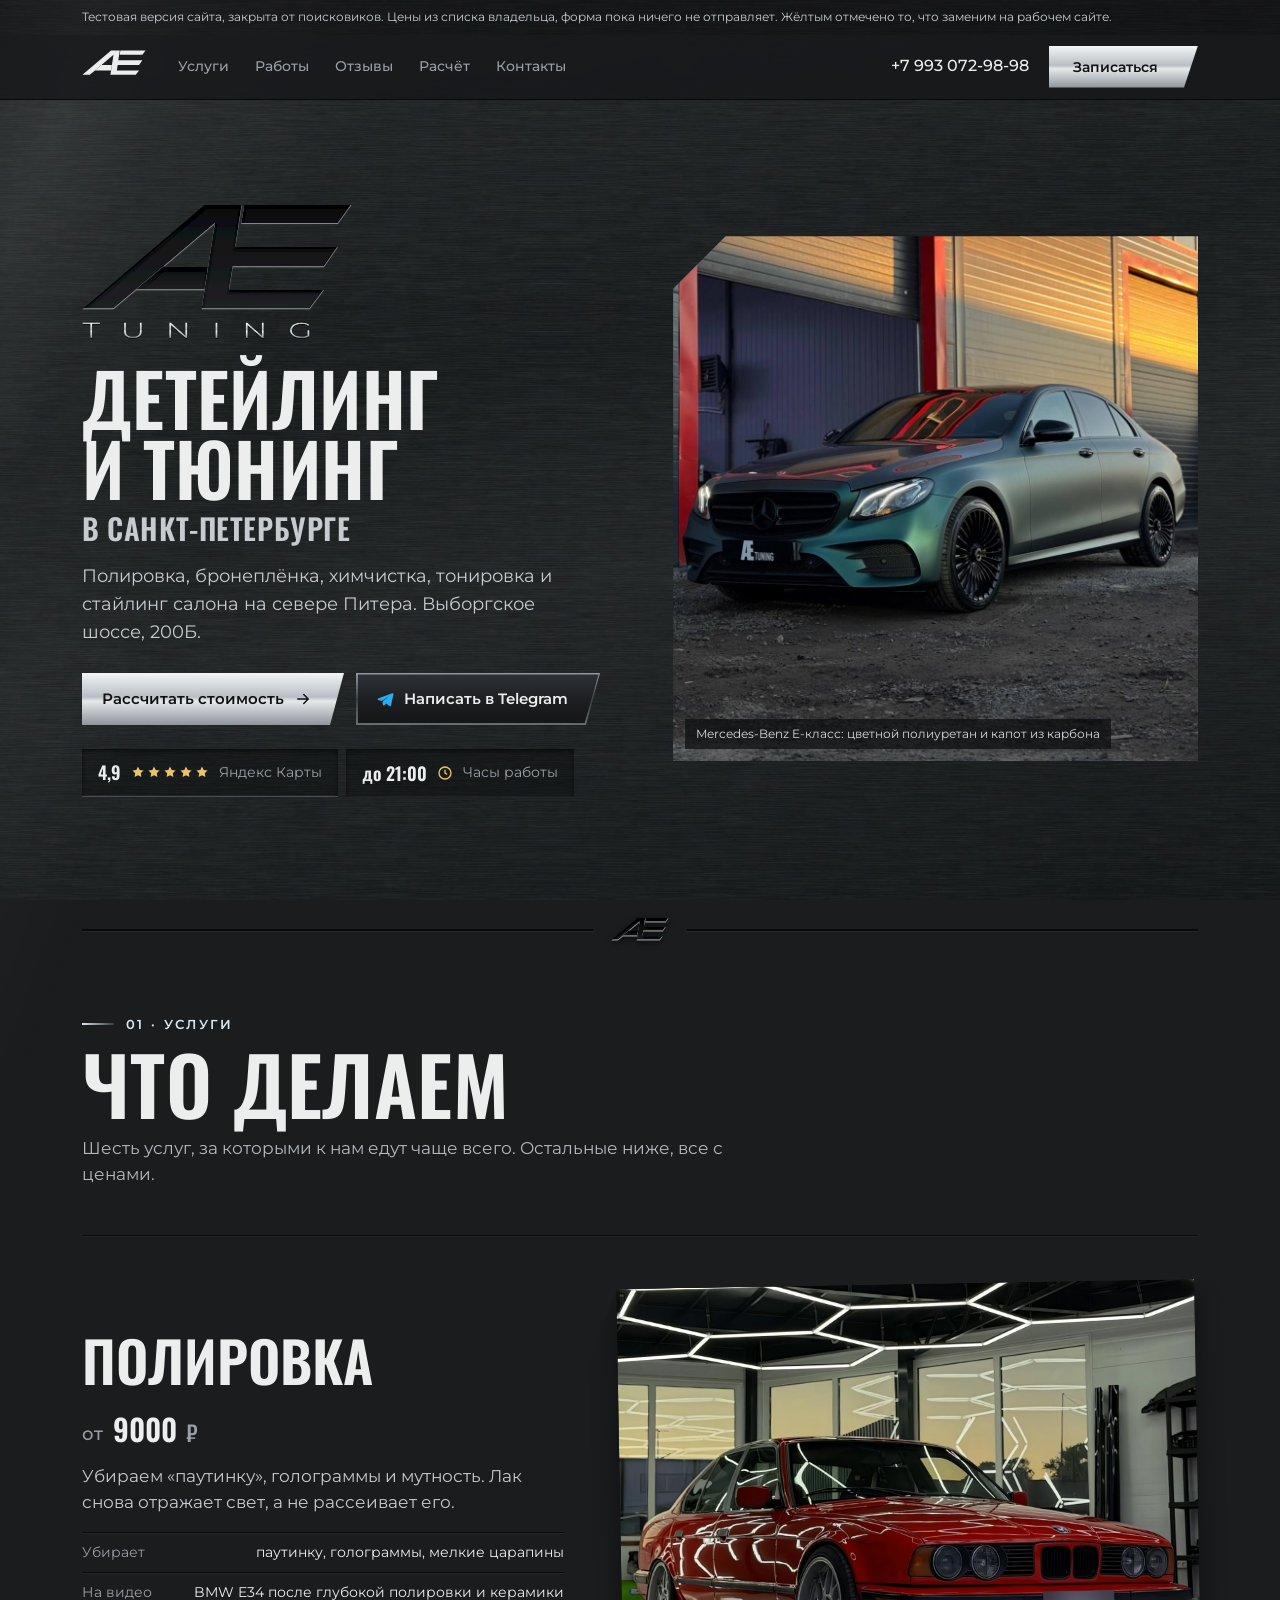
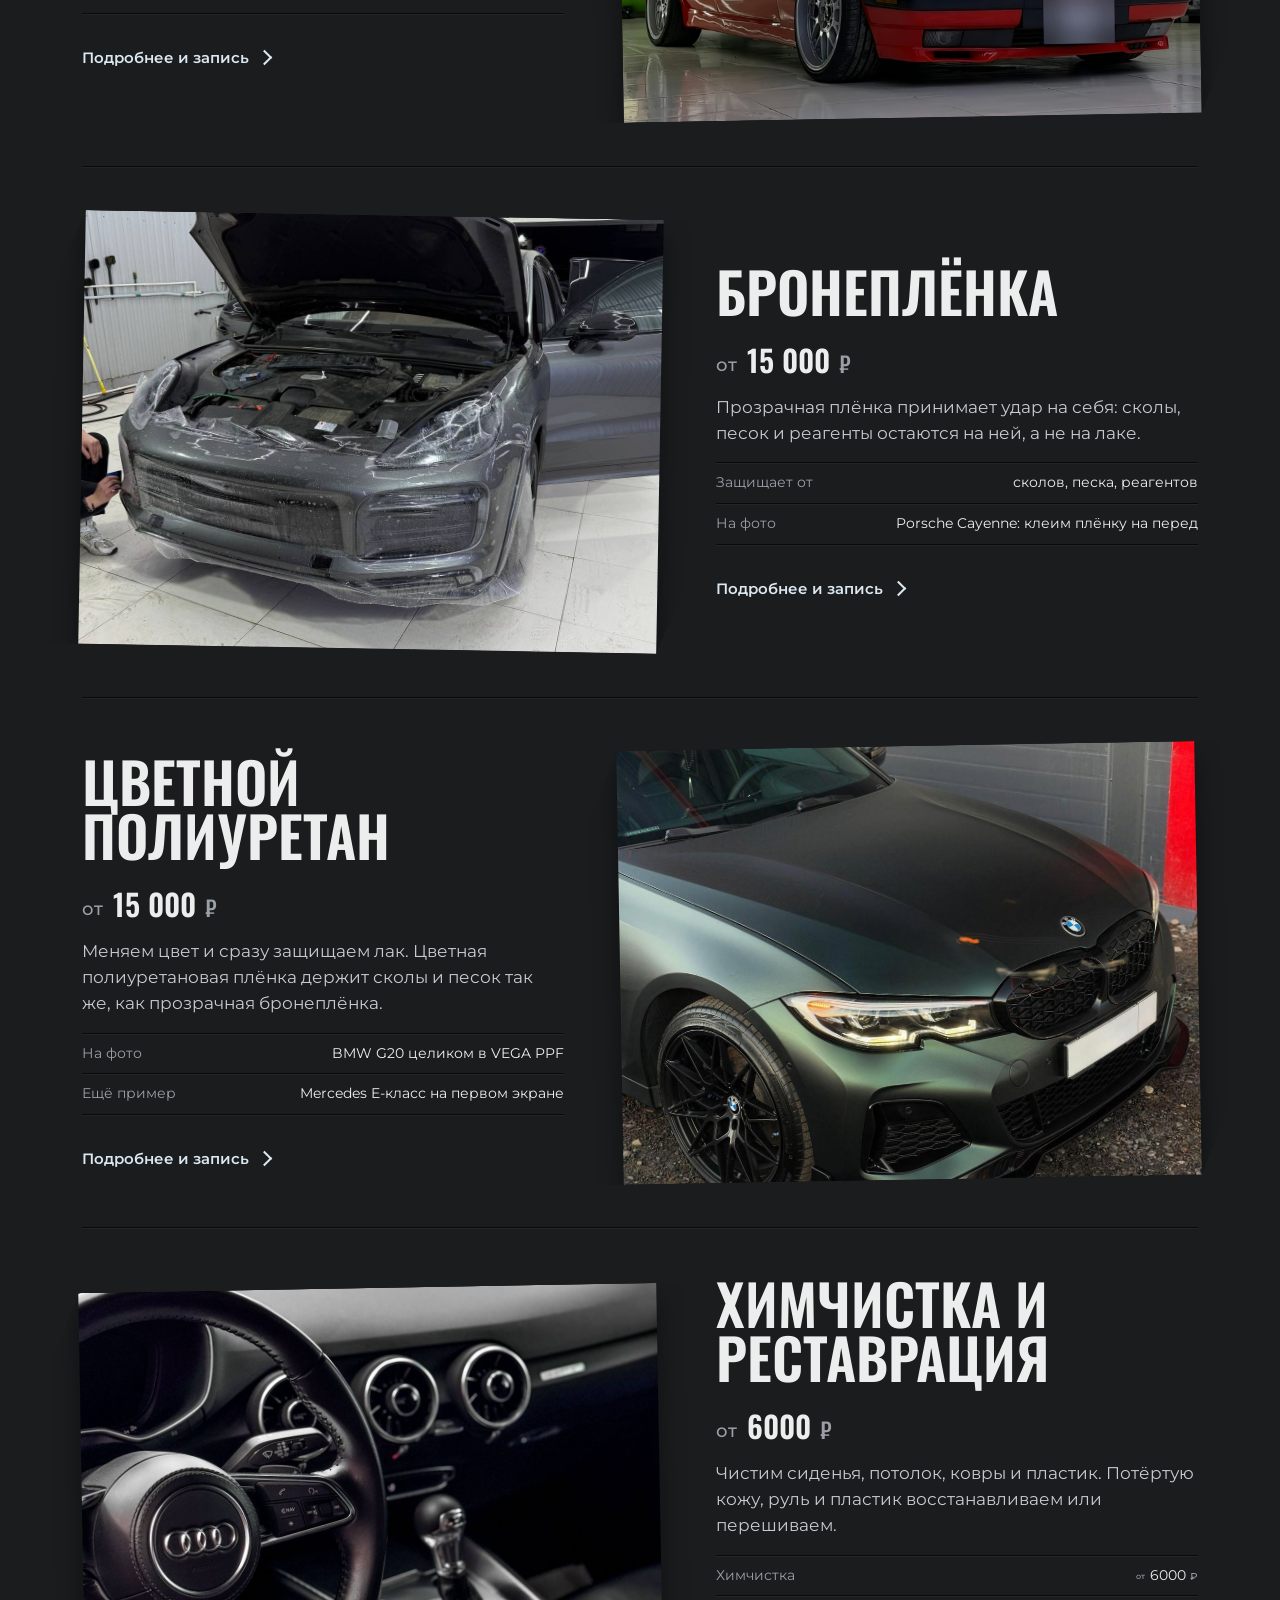
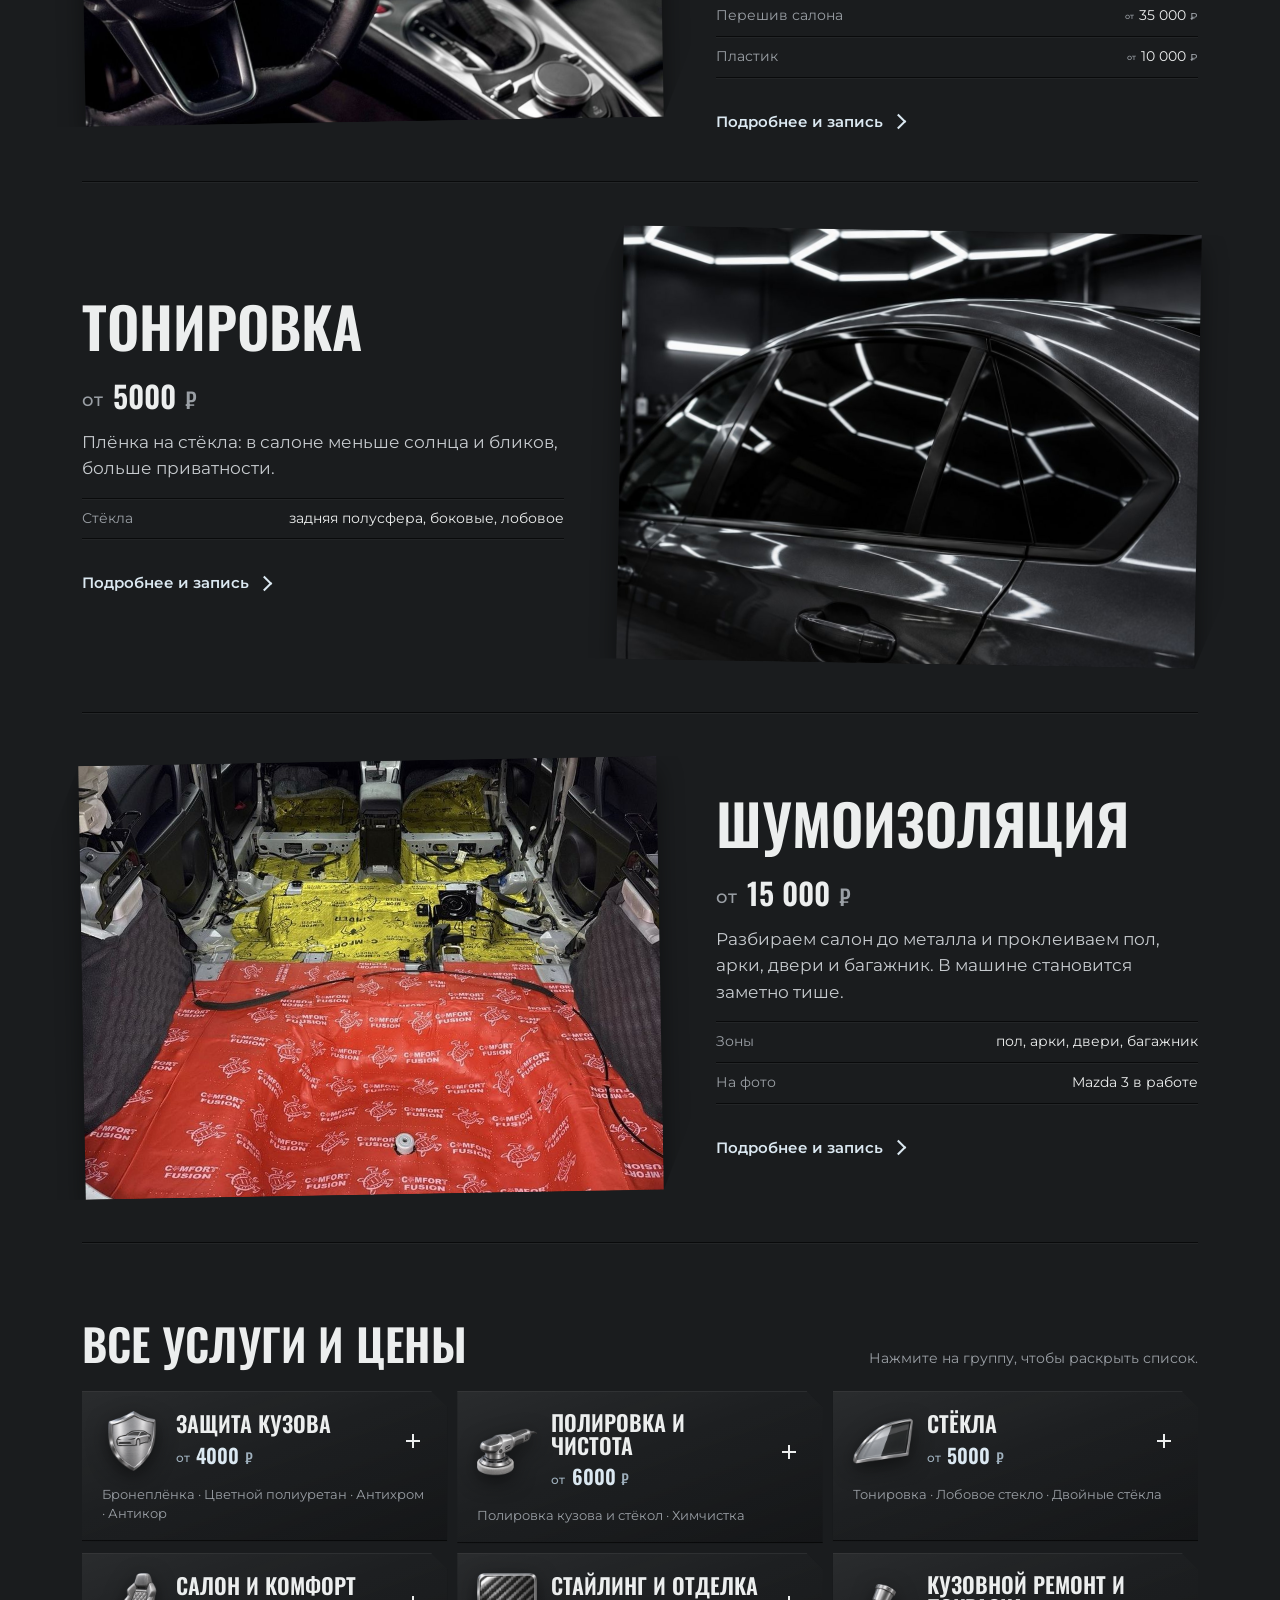
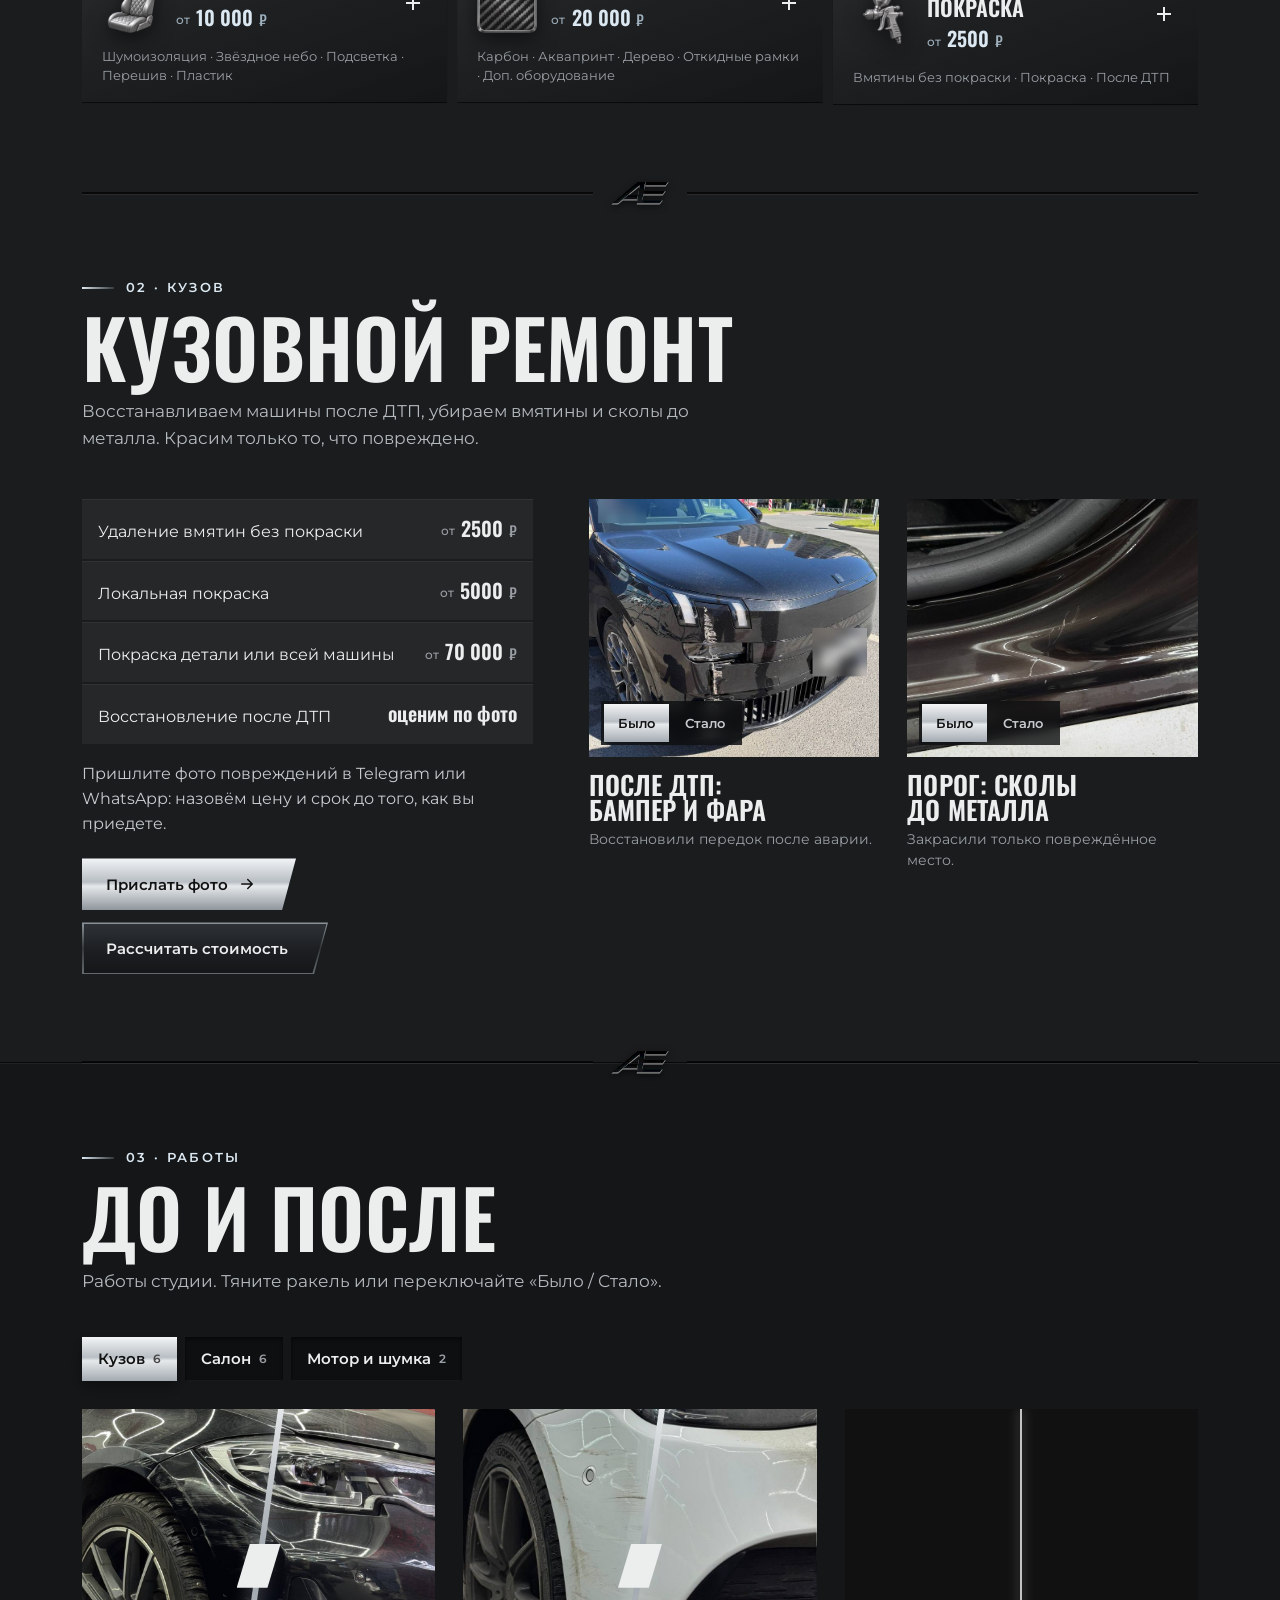
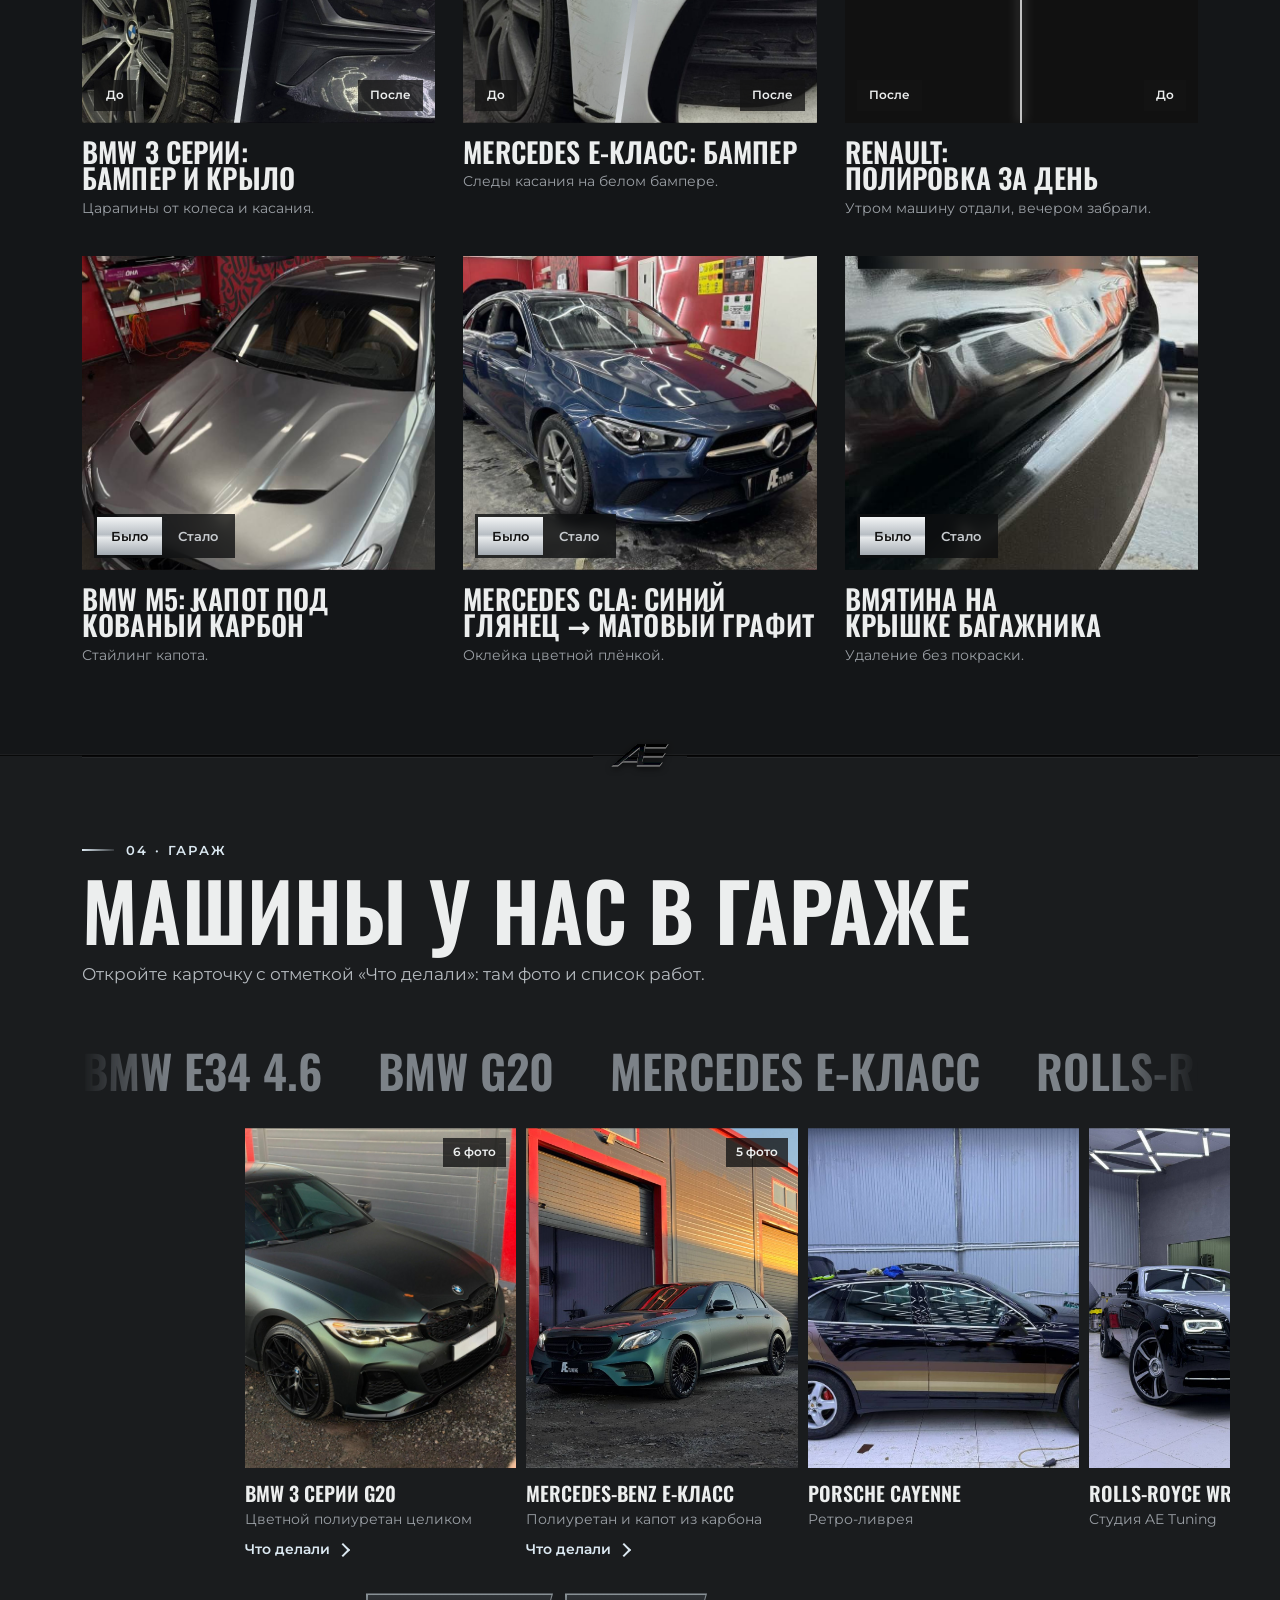
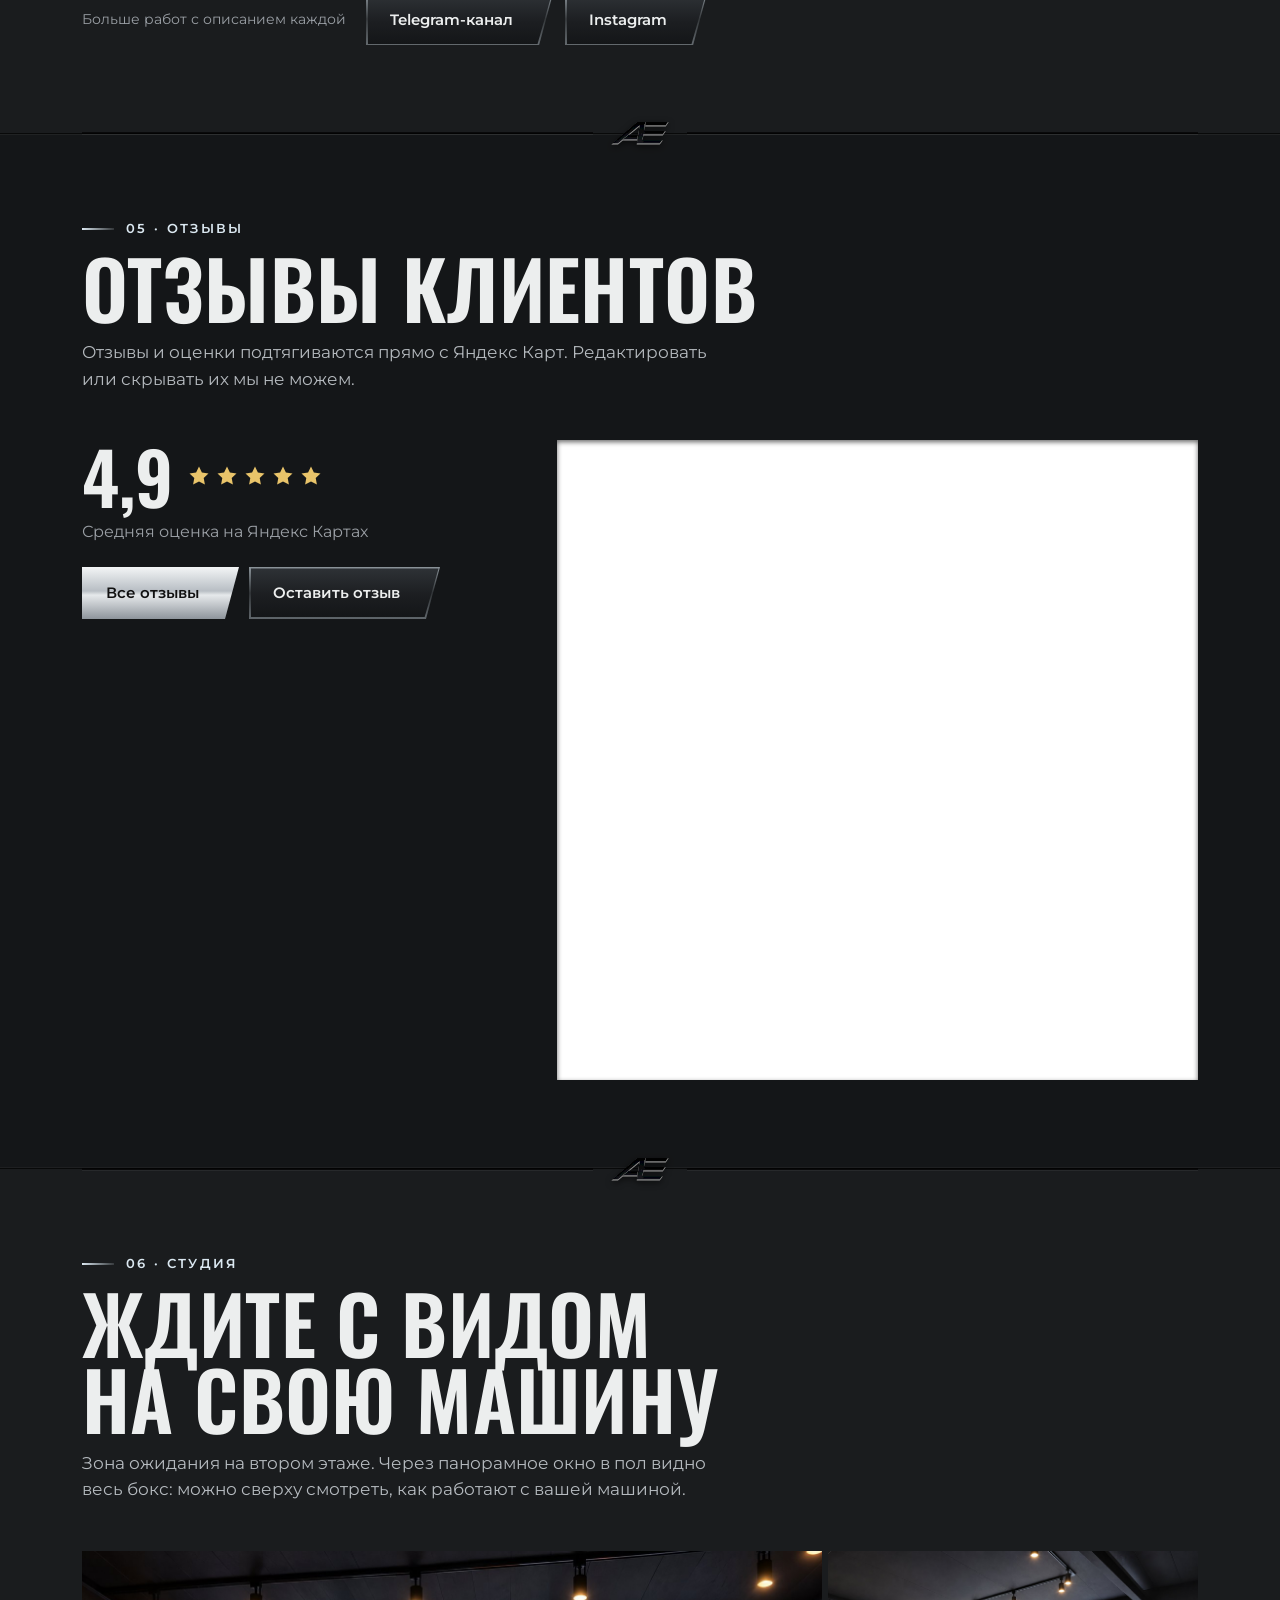
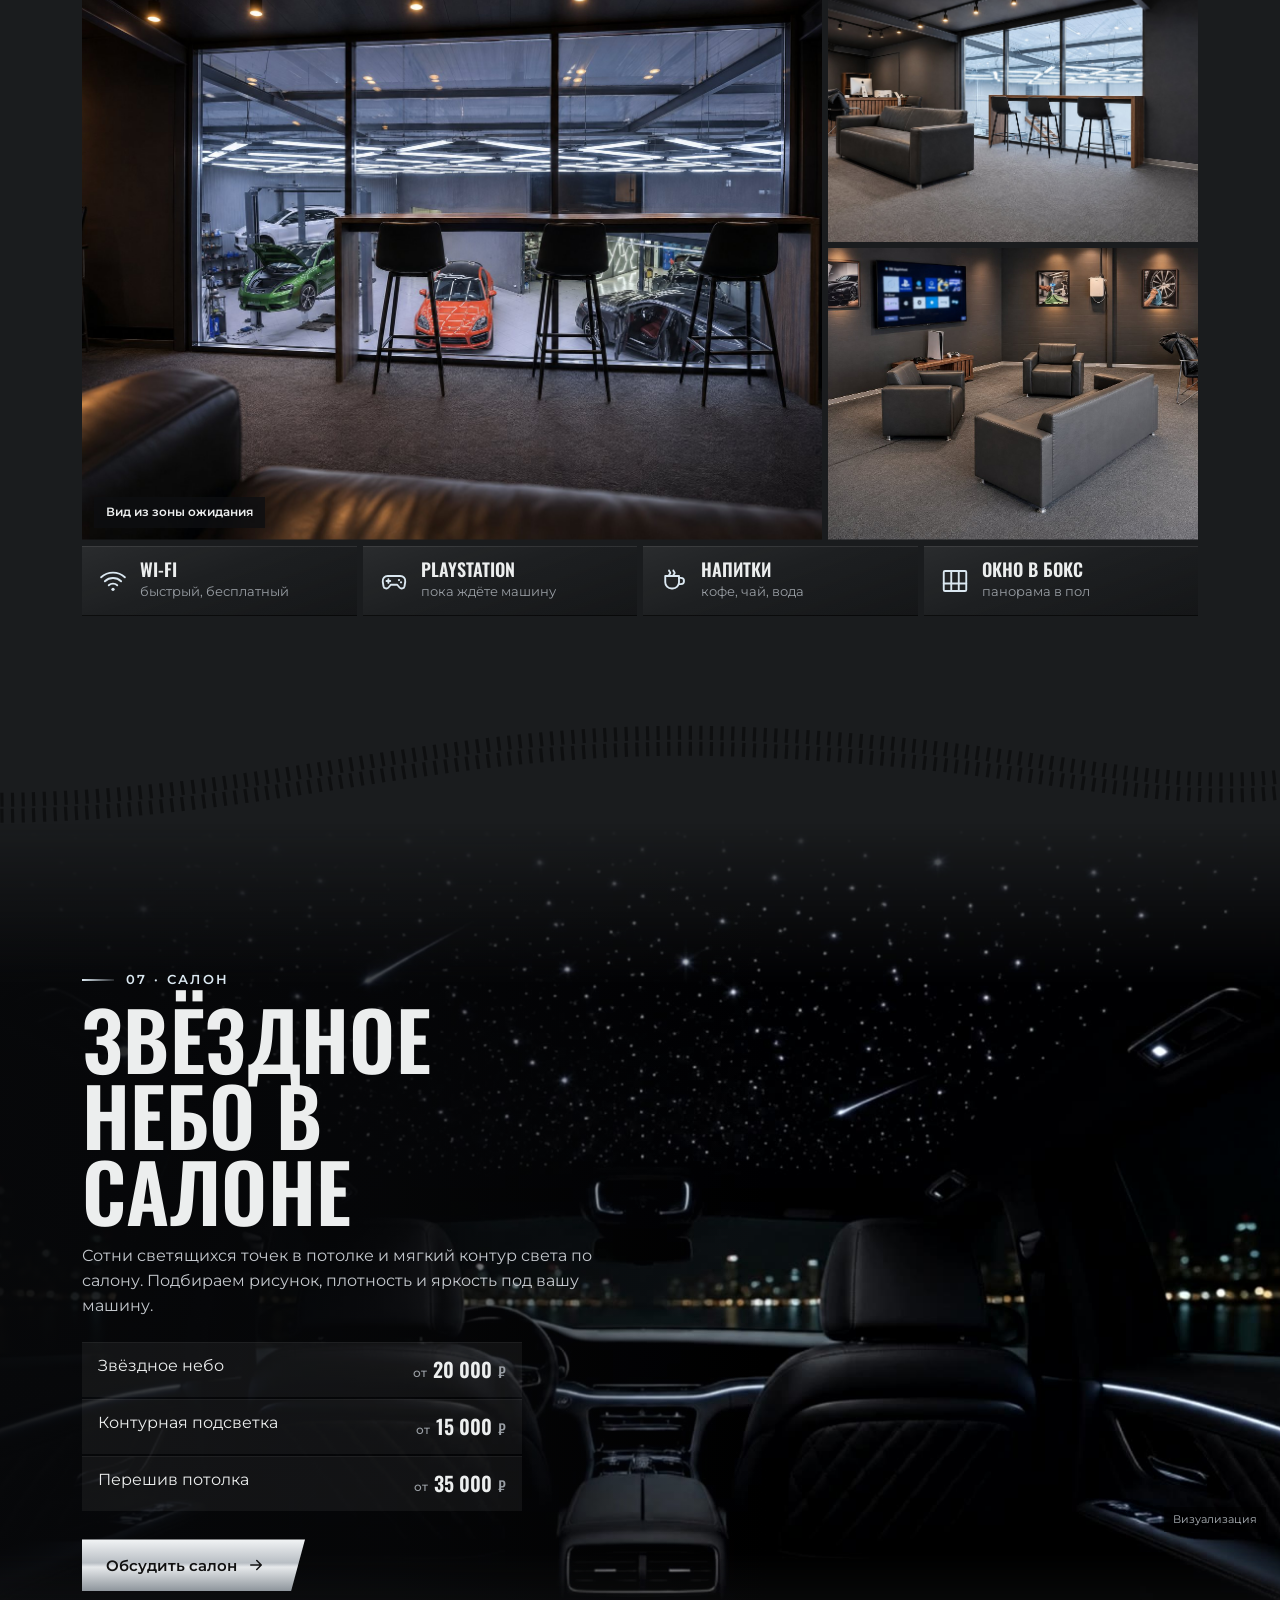
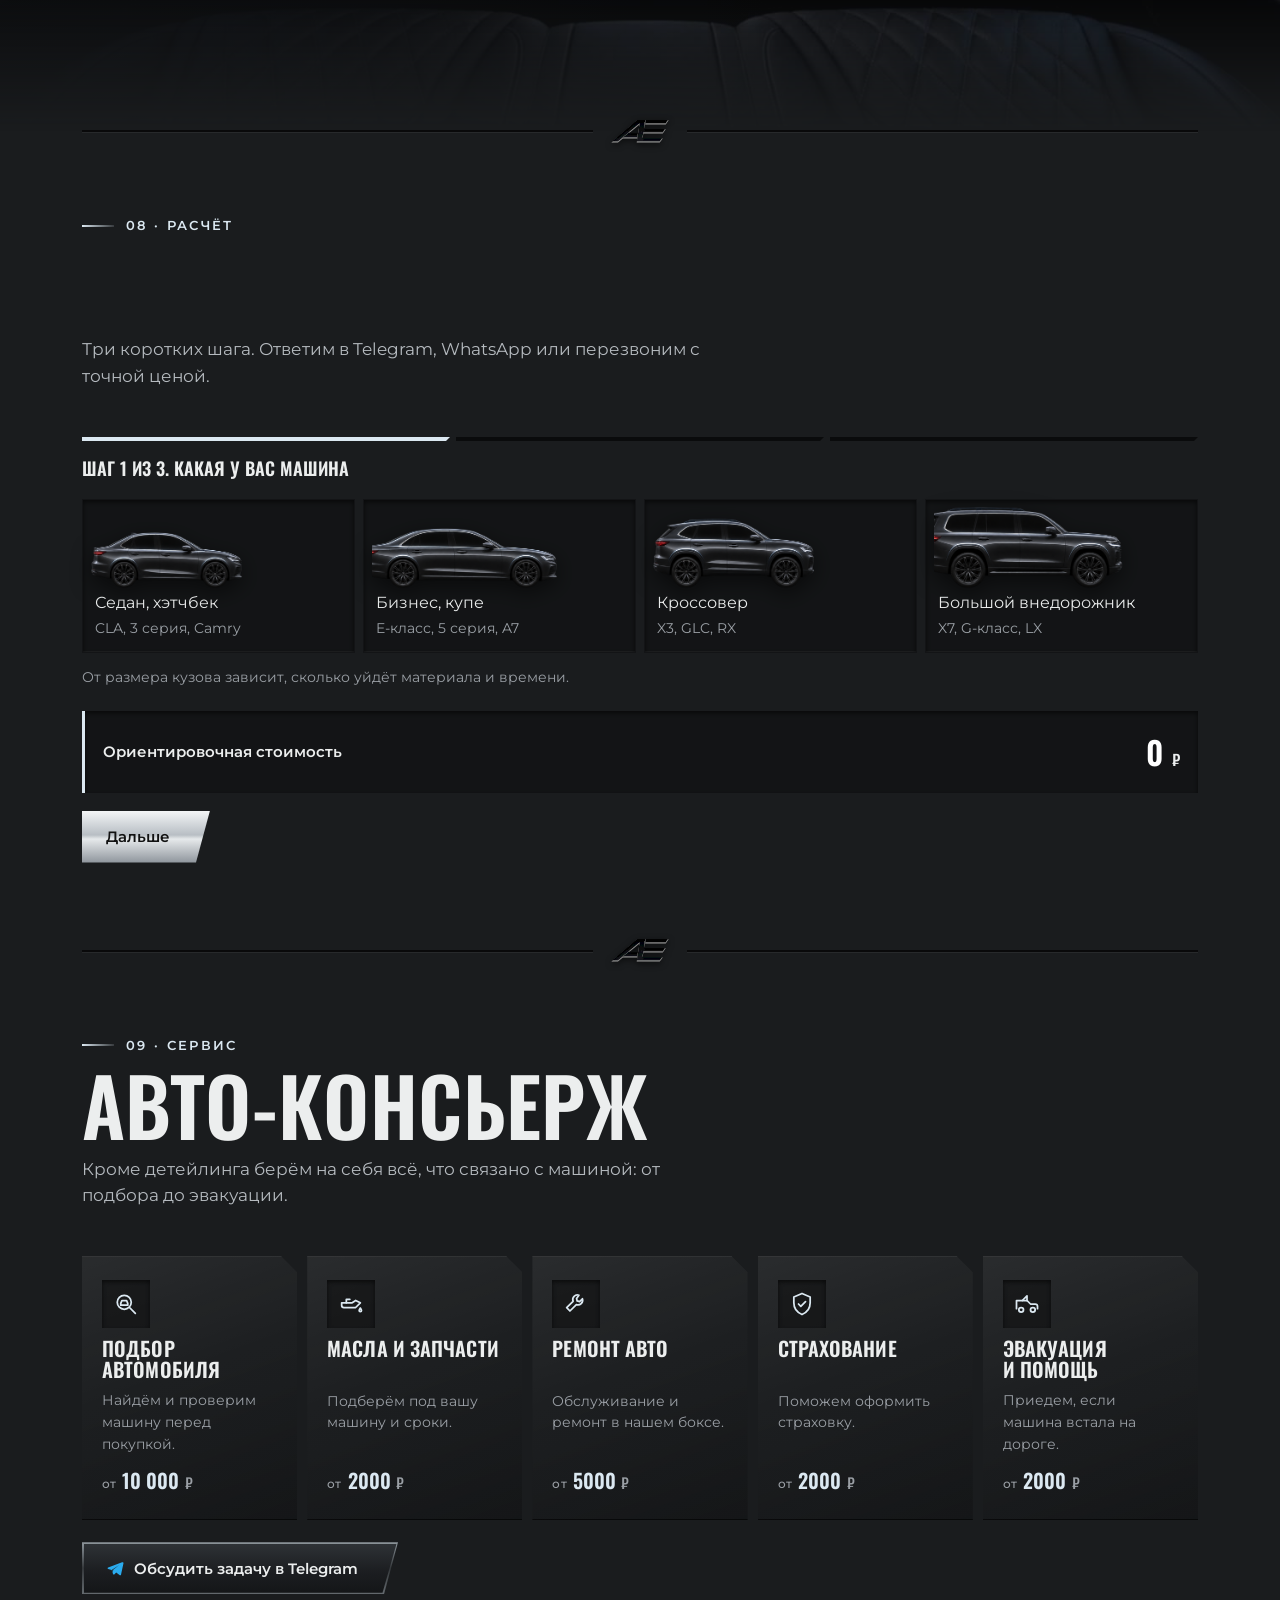
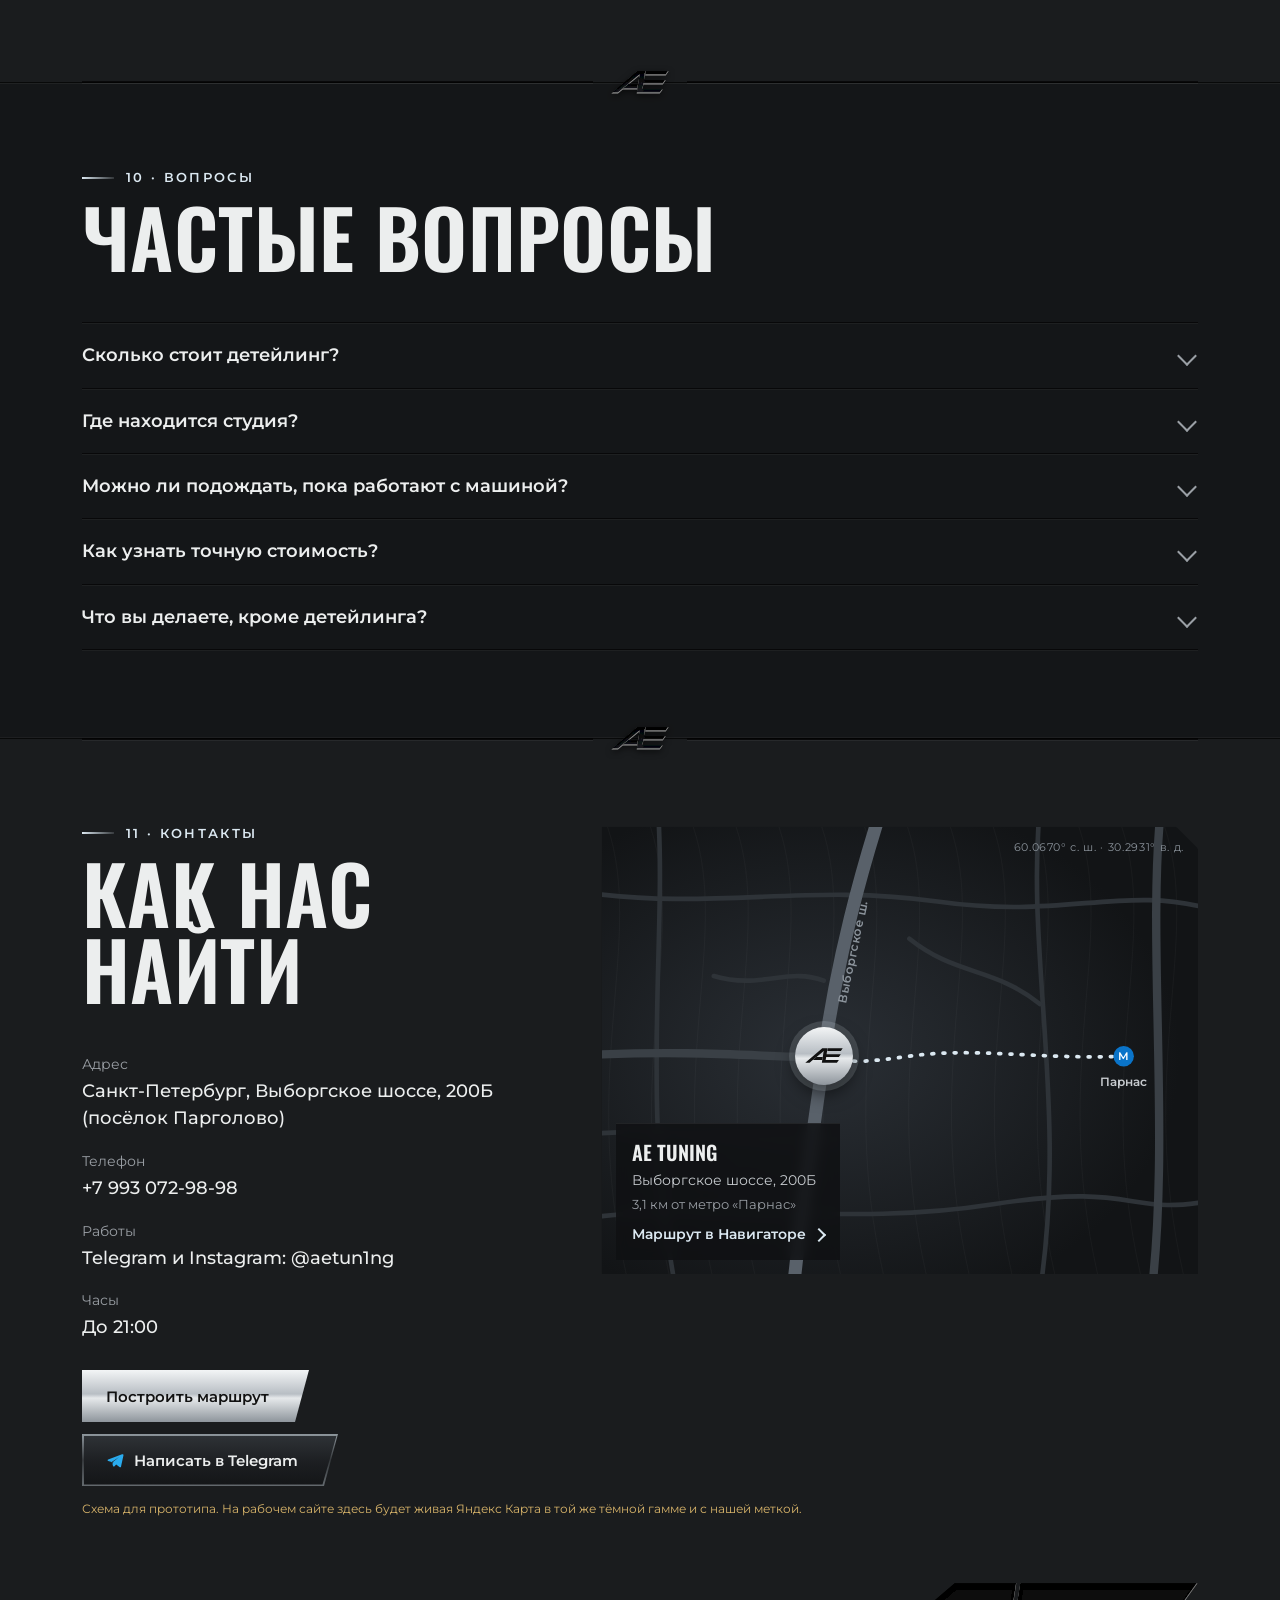
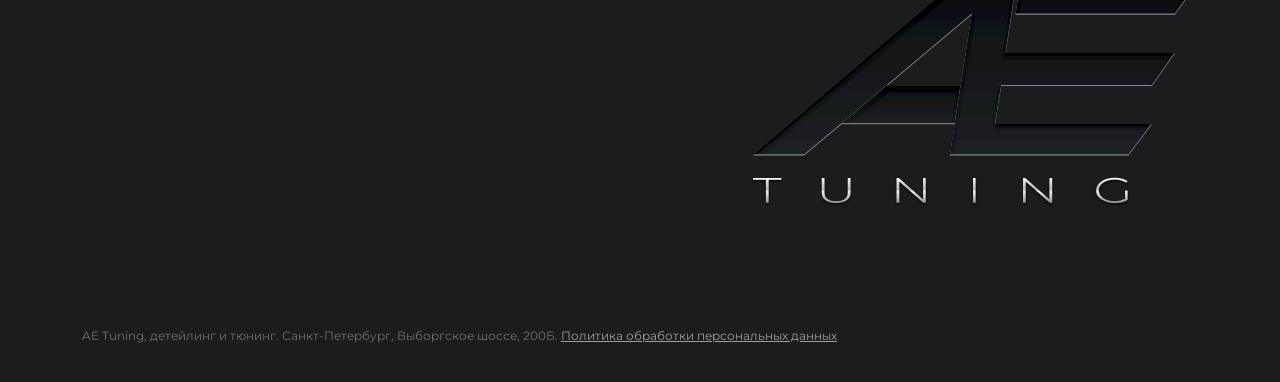
==== index.html @ f0210f0d "Тестовая версия лендинга AE Tuning Прототип v12 разложен на файлы: стили, скрипт, свои шрифты, тольк" ====
<!DOCTYPE html>
<html lang="ru">
<head>
<meta charset="utf-8">
<meta name="robots" content="noindex, nofollow">
<meta name="viewport" content="width=device-width, initial-scale=1">
<title>Лендинг AE Tuning</title>
<meta name="description" content="Детейлинг и тюнинг в Санкт-Петербурге: полировка кузова от 9000 ₽, химчистка салона от 6000 ₽, бронеплёнка, тонировка, шумоизоляция, звёздное небо. Выборгское шоссе, 200Б. Запись в Telegram и по телефону.">
<meta property="og:type" content="website">
<meta property="og:title" content="Детейлинг и тюнинг в Санкт-Петербурге | AE Tuning">
<meta property="og:description" content="Полировка, бронеплёнка, химчистка, тонировка и стайлинг салона. Выборгское шоссе, 200Б. Цены на сайте.">
<meta property="og:locale" content="ru_RU">
<meta property="og:image" content="img/og.jpg">
<meta property="og:image:width" content="1200">
<meta property="og:image:height" content="630">
<meta name="twitter:card" content="summary_large_image">
<script type="application/ld+json">
{
  "@context": "https://schema.org",
  "@type": "AutoRepair",
  "name": "AE Tuning",
  "alternateName": "Аетюнинг",
  "description": "Детейлинг и тюнинг автомобилей в Санкт-Петербурге",
  "telephone": "+7 993 072-98-98",
  "address": {
    "@type": "PostalAddress",
    "streetAddress": "Выборгское шоссе, 200Б",
    "addressLocality": "Санкт-Петербург, посёлок Парголово",
    "addressRegion": "Санкт-Петербург",
    "addressCountry": "RU"
  },
  "hasMap": "https://yandex.ru/maps/org/ayetyuning/84785606799",
  "sameAs": ["https://yandex.ru/maps/org/ayetyuning/84785606799", "https://instagram.com/aetun1ng"],
  "priceRange": "от 2500 ₽",
  "currenciesAccepted": "RUB",
  "makesOffer": [
    {"@type": "Offer", "itemOffered": {"@type": "Service", "name": "Полировка кузова"}, "priceSpecification": {"@type": "PriceSpecification", "minPrice": 9000, "priceCurrency": "RUB"}},
    {"@type": "Offer", "itemOffered": {"@type": "Service", "name": "Химчистка салона"}, "priceSpecification": {"@type": "PriceSpecification", "minPrice": 6000, "priceCurrency": "RUB"}},
    {"@type": "Offer", "itemOffered": {"@type": "Service", "name": "Оклейка бронеплёнкой"}, "priceSpecification": {"@type": "PriceSpecification", "minPrice": 15000, "priceCurrency": "RUB"}},
    {"@type": "Offer", "itemOffered": {"@type": "Service", "name": "Тонировка"}, "priceSpecification": {"@type": "PriceSpecification", "minPrice": 5000, "priceCurrency": "RUB"}},
    {"@type": "Offer", "itemOffered": {"@type": "Service", "name": "Шумоизоляция"}, "priceSpecification": {"@type": "PriceSpecification", "minPrice": 15000, "priceCurrency": "RUB"}},
    {"@type": "Offer", "itemOffered": {"@type": "Service", "name": "Звёздное небо в потолок"}, "priceSpecification": {"@type": "PriceSpecification", "minPrice": 20000, "priceCurrency": "RUB"}}
  ]
}
</script>
<script type="application/ld+json">
{
  "@context": "https://schema.org",
  "@type": "FAQPage",
  "mainEntity": [
    {"@type": "Question", "name": "Сколько стоит детейлинг в AE Tuning?", "acceptedAnswer": {"@type": "Answer", "text": "Полировка кузова от 9000 ₽, химчистка салона от 6000 ₽, тонировка от 5000 ₽, бронеплёнка от 15 000 ₽. Точную цену называем после осмотра машины."}},
    {"@type": "Question", "name": "Где находится студия?", "acceptedAnswer": {"@type": "Answer", "text": "Санкт-Петербург, посёлок Парголово, Выборгское шоссе, 200Б. Работаем до 21:00."}},
    {"@type": "Question", "name": "Можно ли подождать, пока работают с машиной?", "acceptedAnswer": {"@type": "Answer", "text": "Да. Зона ожидания на втором этаже, из панорамного окна видно весь бокс. Есть Wi-Fi, PlayStation и напитки."}},
    {"@type": "Question", "name": "Как узнать точную стоимость?", "acceptedAnswer": {"@type": "Answer", "text": "Пройдите расчёт на сайте и прикрепите фото машины или напишите в Telegram. Окончательную цену называем после осмотра."}},
    {"@type": "Question", "name": "Что ещё вы делаете, кроме детейлинга?", "acceptedAnswer": {"@type": "Answer", "text": "Подбор автомобиля, подбор масел и запчастей, ремонт, страхование, эвакуацию и помощь на дороге."}}
  ]
}
</script>

<link rel="preload" href="fonts/oswald-cyrillic-600-normal.woff2" as="font" type="font/woff2" crossorigin>
<link rel="preload" href="fonts/montserrat-cyrillic-400-normal.woff2" as="font" type="font/woff2" crossorigin>
<link rel="stylesheet" href="css/style.css">
</head>
<body class="tex">
<svg width="0" height="0" style="position:absolute" aria-hidden="true" focusable="false">
  <defs>
    <linearGradient id="cavD" x1="0" y1="0" x2="0" y2="1"><stop offset="0" stop-color="#0c0d0f"/><stop offset="1" stop-color="#1e2124"/></linearGradient>
    <linearGradient id="polish" x1="0" y1="0" x2="0" y2="1"><stop offset="0" stop-color="#f7f8f9"/><stop offset=".45" stop-color="#b3b9bf"/><stop offset=".55" stop-color="#eef0f2"/><stop offset="1" stop-color="#8d949b"/></linearGradient>
    <filter id="engD" x="-3%" y="-4%" width="106%" height="108%">
      <feOffset in="SourceAlpha" dy="6" result="o1"/><feGaussianBlur in="o1" stdDeviation="3" result="b1"/>
      <feComposite in="SourceAlpha" in2="b1" operator="out" result="t1"/>
      <feFlood flood-color="#000" flood-opacity=".95"/><feComposite in2="t1" operator="in" result="sh"/>
      <feOffset in="SourceAlpha" dy="-2" result="o2"/><feGaussianBlur in="o2" stdDeviation=".8" result="b2"/>
      <feComposite in="SourceAlpha" in2="b2" operator="out" result="t2"/>
      <feFlood flood-color="#fff" flood-opacity=".24"/><feComposite in2="t2" operator="in" result="hl"/>
      <feMerge><feMergeNode in="SourceGraphic"/><feMergeNode in="sh"/><feMergeNode in="hl"/></feMerge>
    </filter>
    <filter id="engS" x="-6%" y="-10%" width="112%" height="120%">
      <feOffset in="SourceAlpha" dy="34" result="o1"/><feGaussianBlur in="o1" stdDeviation="14" result="b1"/>
      <feComposite in="SourceAlpha" in2="b1" operator="out" result="t1"/>
      <feFlood flood-color="#000" flood-opacity=".95"/><feComposite in2="t1" operator="in" result="sh"/>
      <feOffset in="SourceAlpha" dy="-12" result="o2"/><feGaussianBlur in="o2" stdDeviation="4" result="b2"/>
      <feComposite in="SourceAlpha" in2="b2" operator="out" result="t2"/>
      <feFlood flood-color="#fff" flood-opacity=".28"/><feComposite in2="t2" operator="in" result="hl"/>
      <feMerge><feMergeNode in="SourceGraphic"/><feMergeNode in="sh"/><feMergeNode in="hl"/></feMerge>
    </filter>
    <filter id="inlay" x="-5%" y="-30%" width="110%" height="180%">
      <feDropShadow dx="0" dy="3" stdDeviation="2" flood-color="#000" flood-opacity=".85"/>
    </filter>
    <g id="aeG"><path d="M 1404.078125 847.734375 L 1412.199219 795.03125 L 1413.441406 786.972656 L 1279.199219 786.972656 L 1269.621094 795.03125 L 1206.972656 847.734375 L 1196.816406 856.28125 L 1402.761719 856.28125 Z M 1404.078125 847.734375 "/><path fill-rule="evenodd" d="M 1128.800781 913.5 L 1036 913.5 L 1402.691406 600 L 1514.761719 600 L 1505.964844 657.21875 L 1495.488281 727.335938 L 1803.277344 727.335938 L 1761.441406 786.972656 L 1487.429688 786.972656 L 1476.148438 856.28125 L 1761.441406 856.28125 L 1718.726562 913.5 L 1393.945312 913.5 L 1402.761719 856.28125 L 1404.078125 847.734375 L 1412.199219 795.03125 L 1413.441406 786.972656 L 1433.433594 657.21875 L 1279.199219 786.972656 L 1269.621094 795.03125 L 1206.972656 847.734375 L 1196.816406 856.28125 Z M 1513.152344 657.21875 L 1803.277344 657.21875 L 1844.378906 600 L 1522.015625 600 Z M 1513.152344 657.21875 "/></g>
    <g id="tunG"><path d="M 1693.984375 999.632812 C 1689.09375 999.632812 1684.574219 999.078125 1680.429688 997.964844 C 1676.28125 996.808594 1672.660156 995.199219 1669.5625 993.144531 C 1666.53125 991.085938 1664.179688 988.6875 1662.507812 985.945312 C 1660.835938 983.160156 1660 980.117188 1660 976.816406 C 1660 973.519531 1660.835938 970.496094 1662.507812 967.753906 C 1664.179688 964.96875 1666.5625 962.546875 1669.65625 960.492188 C 1672.753906 958.433594 1676.34375 956.847656 1680.429688 955.734375 C 1684.574219 954.578125 1689.125 954 1694.078125 954 C 1698.78125 954 1703.148438 954.515625 1707.171875 955.542969 C 1711.195312 956.570312 1714.628906 958.113281 1717.476562 960.171875 L 1714.507812 962.355469 C 1711.660156 960.425781 1708.53125 959.054688 1705.128906 958.242188 C 1701.785156 957.429688 1698.132812 957.019531 1694.171875 957.019531 C 1689.960938 957.019531 1686.0625 957.511719 1682.472656 958.5 C 1678.878906 959.484375 1675.753906 960.878906 1673.09375 962.675781 C 1670.429688 964.476562 1668.355469 966.578125 1666.871094 968.976562 C 1665.449219 971.375 1664.734375 973.988281 1664.734375 976.816406 C 1664.734375 979.644531 1665.449219 982.257812 1666.871094 984.660156 C 1668.355469 987.058594 1670.429688 989.15625 1673.09375 990.957031 C 1675.753906 992.757812 1678.878906 994.148438 1682.472656 995.136719 C 1686.0625 996.121094 1689.960938 996.613281 1694.171875 996.613281 C 1698.007812 996.613281 1701.628906 996.207031 1705.035156 995.394531 C 1708.503906 994.578125 1711.660156 993.230469 1714.507812 991.34375 L 1717.199219 993.851562 C 1714.289062 995.777344 1710.792969 997.234375 1706.707031 998.222656 C 1702.683594 999.164062 1698.441406 999.632812 1693.984375 999.632812 Z M 1717.199219 993.851562 L 1712.648438 993.464844 L 1712.648438 977.011719 L 1717.199219 977.011719 Z M 1717.199219 993.851562 "/><path d="M 1527 999.3125 L 1527 954.320312 L 1530.992188 954.320312 L 1577.328125 995.261719 L 1575.191406 995.261719 L 1575.191406 954.320312 L 1579.929688 954.320312 L 1579.929688 999.3125 L 1576.027344 999.3125 L 1529.601562 958.371094 L 1531.734375 958.371094 L 1531.734375 999.3125 Z M 1527 999.3125 "/><path d="M 1436 999.3125 L 1436 954.320312 L 1440.734375 954.320312 L 1440.734375 999.3125 Z M 1436 999.3125 "/><path d="M 1297 999.3125 L 1297 954.320312 L 1300.992188 954.320312 L 1347.328125 995.261719 L 1345.191406 995.261719 L 1345.191406 954.320312 L 1349.929688 954.320312 L 1349.929688 999.3125 L 1346.027344 999.3125 L 1299.601562 958.371094 L 1301.734375 958.371094 L 1301.734375 999.3125 Z M 1297 999.3125 "/><path d="M 1187 999.632812 C 1178.953125 999.632812 1172.605469 998.003906 1167.964844 994.75 C 1163.320312 991.492188 1161 986.648438 1161 980.222656 L 1161 954.320312 L 1165.734375 954.320312 L 1165.734375 980.09375 C 1165.734375 985.707031 1167.59375 989.863281 1171.308594 992.5625 C 1175.019531 995.261719 1180.28125 996.613281 1187.09375 996.613281 C 1193.839844 996.613281 1199.070312 995.261719 1202.785156 992.5625 C 1206.5 989.863281 1208.355469 985.707031 1208.355469 980.09375 L 1208.355469 954.320312 L 1213.09375 954.320312 L 1213.09375 980.222656 C 1213.09375 986.648438 1210.769531 991.492188 1206.128906 994.75 C 1201.484375 998.003906 1195.109375 999.632812 1187 999.632812 Z M 1187 999.632812 "/><path d="M 1059.398438 999.3125 L 1059.398438 957.277344 L 1036 957.277344 L 1036 954.320312 L 1087.535156 954.320312 L 1087.535156 957.277344 L 1064.136719 957.277344 L 1064.136719 999.3125 Z M 1059.398438 999.3125 "/></g>
  </defs>
</svg>
<div class="sheen" aria-hidden="true"></div>

<div class="proto"><div class="wrap">Тестовая версия сайта, закрыта от поисковиков. Цены из списка владельца, форма пока ничего не отправляет. Жёлтым отмечено то, что заменим на рабочем сайте.</div></div>

<header class="top">
  <div class="wrap">
    <a href="#top" aria-label="AE Tuning, наверх"><svg class="mark" viewBox="1030 595 820 325"><use href="#aeG" fill="#eceeee"/></svg></a>
    <nav aria-label="Разделы">
      <a href="#uslugi">Услуги</a>
      <a href="#raboty">Работы</a>
      <a href="#otzyvy">Отзывы</a>
      <a href="#raschet">Расчёт</a>
      <a href="#kontakty">Контакты</a>
    </nav>
    <a class="phone" href="tel:+79930729898">+7 993 072-98-98</a>
    <a class="btn btn-metal" href="#raschet">Записаться</a>
  </div>
  <div class="progress" aria-hidden="true"></div>
</header>

<main id="top">
<div class="first" id="first">
<section class="hero">
  <div class="wrap grid">
    <div class="hero-mark" id="heroMark">
      <svg viewBox="1034 585 812 430" role="img" aria-label="Логотип AE Tuning, выгравированный в металле">
    <use href="#aeG" fill="none" stroke="#ffffff" stroke-opacity=".08" stroke-width="2" transform="translate(0 2)"/>
    <use href="#aeG" fill="url(#cavD)" filter="url(#engD)"/>
    <use href="#tunG" fill="url(#polish)" filter="url(#inlay)"/>
  </svg>
    </div>
    <h1>Детейлинг и тюнинг <span class="h1-sub">в Санкт-Петербурге</span></h1>
    <div class="hvid">
      <video id="heroVid" autoplay muted loop playsinline preload="auto" poster="img/hero_poster.jpg" aria-label="Mercedes-Benz E-класс в цветном полиуретане у ворот студии на закате"><source src="img/hero.mp4" type="video/mp4"></video>
      <span class="vcap">Mercedes-Benz E-класс: цветной полиуретан и капот из карбона</span>
    </div>
    <p class="lead">Полировка, бронеплёнка, химчистка, тонировка и стайлинг салона на севере Питера. Выборгское шоссе, 200Б.</p>
    <div class="actions">
      <a class="btn btn-metal" href="#raschet">Рассчитать стоимость<svg class="bi" viewBox="0 0 24 24" aria-hidden="true"><path d="M5 12h13M13 6l6 6-6 6" fill="none" stroke="currentColor" stroke-width="2" stroke-linecap="round" stroke-linejoin="round"/></svg></a>
      <a class="btn btn-ghost" href="https://t.me/+79930729898"><svg class="bi" viewBox="0 0 24 24" aria-hidden="true"><path d="M21.4 4.2 2.9 11.3c-1 .4-1 1.6.1 1.9l4.6 1.4 1.8 5.5c.2.7 1.1.9 1.6.4l2.6-2.4 4.8 3.5c.6.4 1.4.1 1.6-.6l3.3-15.4c.2-.9-.7-1.7-1.6-1.3zM9.6 14.4l-.4 3.7-1.2-3.9 9.6-6.3z"/></svg>Написать в Telegram</a>
    </div>
    <div class="meta">
      <a class="badge" href="https://yandex.ru/maps/org/ayetyuning/84785606799/reviews/"><b>4,9</b><span class="stars" aria-hidden="true"><svg viewBox="0 0 24 24" aria-hidden="true"><path d="M12 2.5l2.9 6 6.6.9-4.8 4.6 1.2 6.5L12 17.4l-5.9 3.1 1.2-6.5L2.5 9.4l6.6-.9z"/></svg><svg viewBox="0 0 24 24" aria-hidden="true"><path d="M12 2.5l2.9 6 6.6.9-4.8 4.6 1.2 6.5L12 17.4l-5.9 3.1 1.2-6.5L2.5 9.4l6.6-.9z"/></svg><svg viewBox="0 0 24 24" aria-hidden="true"><path d="M12 2.5l2.9 6 6.6.9-4.8 4.6 1.2 6.5L12 17.4l-5.9 3.1 1.2-6.5L2.5 9.4l6.6-.9z"/></svg><svg viewBox="0 0 24 24" aria-hidden="true"><path d="M12 2.5l2.9 6 6.6.9-4.8 4.6 1.2 6.5L12 17.4l-5.9 3.1 1.2-6.5L2.5 9.4l6.6-.9z"/></svg><svg viewBox="0 0 24 24" aria-hidden="true"><path d="M12 2.5l2.9 6 6.6.9-4.8 4.6 1.2 6.5L12 17.4l-5.9 3.1 1.2-6.5L2.5 9.4l6.6-.9z"/></svg></span><span class="src">Яндекс Карты</span></a>
      <span class="badge"><b>до 21:00</b><svg class="clock" viewBox="0 0 24 24" aria-hidden="true"><circle cx="12" cy="12" r="9"/><path d="M12 7v5l3 2"/></svg><span class="src">Часы работы</span></span>
    </div>
  </div>
</section>
</div>


<div class="brandline" aria-hidden="true"><svg viewBox="1030 595 820 325"><use href="#aeG" fill="url(#cavD)" filter="url(#engS)"/></svg></div>
<section id="uslugi">
  <div class="wrap">
    <div class="sec-head"><span class="eyebrow">01 · Услуги</span><h2 data-mask>Что делаем</h2><p>Шесть услуг, за которыми к нам едут чаще всего. Остальные ниже, все с ценами.</p></div>
    <div class="svc-list groove-t">
      <article class="svc-row groove-b" data-svc="polirovka" tabindex="0" role="button" aria-haspopup="dialog">
        <h3 data-mask>Полировка</h3>
        <div class="pic" data-wipe style="--tilt:-1deg"><video data-lazyplay muted loop playsinline preload="none" poster="img/e34_loop.jpg" aria-label="Красный BMW E34 после полировки: в лаке скользят отражения шестигранных ламп"><source src="img/e34_loop_4k.mp4" type="video/mp4" media="(min-width:900px)"><source src="img/e34_loop.mp4" type="video/mp4"></video></div>
        <div class="info">
          <p class="price"><span class="ot">от</span> 9000 <span class="rub">₽</span></p>
          <p class="desc">Убираем «паутинку», голограммы и мутность. Лак снова отражает свет, а не рассеивает его.</p>
          <dl class="spec groove-t"><div class="groove-b"><dt>Убирает</dt><dd>паутинку, голограммы, мелкие царапины</dd></div><div class="groove-b"><dt>На видео</dt><dd>BMW E34 после глубокой полировки и керамики</dd></div></dl>
          <span class="more">Подробнее и запись</span>
        </div>
      </article>
      <article class="svc-row groove-b" data-svc="bronplenka" tabindex="0" role="button" aria-haspopup="dialog">
        <h3 data-mask>Бронеплёнка</h3>
        <div class="pic" data-wipe style="--tilt:1deg"><img src="img/ppf_cayenne.jpg" alt="Мастер клеит прозрачную бронеплёнку на перед Porsche Cayenne" width="1200" height="900" loading="lazy" style="object-position:50% 60%"></div>
        <div class="info">
          <p class="price"><span class="ot">от</span> 15 000 <span class="rub">₽</span></p>
          <p class="desc">Прозрачная плёнка принимает удар на себя: сколы, песок и реагенты остаются на ней, а не на лаке.</p>
          <dl class="spec groove-t"><div class="groove-b"><dt>Защищает от</dt><dd>сколов, песка, реагентов</dd></div><div class="groove-b"><dt>На фото</dt><dd>Porsche Cayenne: клеим плёнку на перед</dd></div></dl>
          <span class="more">Подробнее и запись</span>
        </div>
      </article>
      <article class="svc-row groove-b" data-svc="poliuretan" tabindex="0" role="button" aria-haspopup="dialog">
        <h3 data-mask>Цветной полиуретан</h3>
        <div class="pic" data-wipe style="--tilt:-1deg"><img src="img/g20_34.jpg" alt="BMW 3 серии, оклеенный цветным защитным полиуретаном целиком" width="1200" height="1600" loading="lazy" style="object-position:50% 56%"></div>
        <div class="info">
          <p class="price"><span class="ot">от</span> 15 000 <span class="rub">₽</span></p>
          <p class="desc">Меняем цвет и сразу защищаем лак. Цветная полиуретановая плёнка держит сколы и песок так же, как прозрачная бронеплёнка.</p>
          <dl class="spec groove-t"><div class="groove-b"><dt>На фото</dt><dd>BMW G20 целиком в VEGA PPF</dd></div><div class="groove-b"><dt>Ещё пример</dt><dd>Mercedes E-класс на первом экране</dd></div></dl>
          <span class="more">Подробнее и запись</span>
        </div>
      </article>
      <article class="svc-row groove-b" data-svc="himchistka" tabindex="0" role="button" aria-haspopup="dialog">
        <h3 data-mask>Химчистка и реставрация</h3>
        <div class="pic" data-wipe style="--tilt:-1deg"><img src="img/audi_salon.jpg" alt="Салон Audi TT после химчистки: руль, панель и кожаные сиденья" width="1200" height="900" loading="lazy" style="object-position:40% 50%"></div>
        <div class="info">
          <p class="price"><span class="ot">от</span> 6000 <span class="rub">₽</span></p>
          <p class="desc">Чистим сиденья, потолок, ковры и пластик. Потёртую кожу, руль и пластик восстанавливаем или перешиваем.</p>
          <dl class="spec groove-t"><div class="groove-b"><dt>Химчистка</dt><dd><span class="ot">от</span> 6000 <span class="rub">₽</span></dd></div><div class="groove-b"><dt>Перешив салона</dt><dd><span class="ot">от</span> 35 000 <span class="rub">₽</span></dd></div><div class="groove-b"><dt>Пластик</dt><dd><span class="ot">от</span> 10 000 <span class="rub">₽</span></dd></div></dl>
          <span class="more">Подробнее и запись</span>
        </div>
      </article>
      <article class="svc-row groove-b" data-svc="tonirovka" tabindex="0" role="button" aria-haspopup="dialog">
        <h3 data-mask>Тонировка</h3>
        <div class="pic" data-wipe style="--tilt:1deg"><img src="img/tint.jpg" alt="Затонированные задние стёкла тёмного седана в студии" width="1200" height="900" loading="lazy"></div>
        <div class="info">
          <p class="price"><span class="ot">от</span> 5000 <span class="rub">₽</span></p>
          <p class="desc">Плёнка на стёкла: в салоне меньше солнца и бликов, больше приватности.</p>
          <dl class="spec groove-t"><div class="groove-b"><dt>Стёкла</dt><dd>задняя полусфера, боковые, лобовое</dd></div></dl>
          <span class="more">Подробнее и запись</span>
        </div>
      </article>
      <article class="svc-row groove-b" data-svc="shumka" tabindex="0" role="button" aria-haspopup="dialog">
        <h3 data-mask>Шумоизоляция</h3>
        <div class="pic" data-wipe style="--tilt:-1deg"><img src="img/shumka_card.jpg" alt="Салон Mazda 3 разобран до металла: пол и багажник проклеены шумоизоляцией" width="960" height="1187" loading="lazy" style="object-position:50% 62%"></div>
        <div class="info">
          <p class="price"><span class="ot">от</span> 15 000 <span class="rub">₽</span></p>
          <p class="desc">Разбираем салон до металла и проклеиваем пол, арки, двери и багажник. В машине становится заметно тише.</p>
          <dl class="spec groove-t"><div class="groove-b"><dt>Зоны</dt><dd>пол, арки, двери, багажник</dd></div><div class="groove-b"><dt>На фото</dt><dd>Mazda 3 в работе</dd></div></dl>
          <span class="more">Подробнее и запись</span>
        </div>
      </article>
    </div>

    <div class="all">
      <div class="all-head"><h3 data-mask>Все услуги и цены</h3><p>Нажмите на группу, чтобы раскрыть список.</p></div>
      <div class="gtiles">
        <details class="gtile">
          <summary><img class="ico" src="img/ico_shield.png" alt="" width="160" height="160" loading="lazy"><span class="gname">Защита кузова</span><span class="gprice"><span class="ot">от</span> 4000 <span class="rub">₽</span></span><span class="gprev">Бронеплёнка · Цветной полиуретан · Антихром · Антикор</span><span class="gplus" aria-hidden="true"></span></summary>
          <ul><li><span>Прозрачная бронеплёнка</span><span><span class="ot">от</span> 15 000 <span class="rub">₽</span></span></li><li><span>Цветной полиуретан</span><span><span class="ot">от</span> 15 000 <span class="rub">₽</span></span></li><li><span>Антихром</span><span><span class="ot">от</span> 4000 <span class="rub">₽</span></span></li><li><span>Антикоррозийная обработка</span><span><span class="ot">от</span> 20 000 <span class="rub">₽</span></span></li><li><span>Цветной винил</span><span><span class="ot">от</span> 20 000 <span class="rub">₽</span></span></li></ul>
        </details>
        <details class="gtile">
          <summary><img class="ico" src="img/ico_polish.png" alt="" width="160" height="160" loading="lazy"><span class="gname">Полировка и чистота</span><span class="gprice"><span class="ot">от</span> 6000 <span class="rub">₽</span></span><span class="gprev">Полировка кузова и стёкол · Химчистка</span><span class="gplus" aria-hidden="true"></span></summary>
          <ul><li><span>Полировка кузова</span><span><span class="ot">от</span> 9000 <span class="rub">₽</span></span></li><li><span>Химчистка салона</span><span><span class="ot">от</span> 6000 <span class="rub">₽</span></span></li><li><span>Полировка стёкол</span><span><span class="ot">от</span> 7000 <span class="rub">₽</span></span></li></ul>
        </details>
        <details class="gtile">
          <summary><img class="ico" src="img/ico_glass.png" alt="" width="160" height="160" loading="lazy"><span class="gname">Стёкла</span><span class="gprice"><span class="ot">от</span> 5000 <span class="rub">₽</span></span><span class="gprev">Тонировка · Лобовое стекло · Двойные стёкла</span><span class="gplus" aria-hidden="true"></span></summary>
          <ul><li><span>Тонировка</span><span><span class="ot">от</span> 5000 <span class="rub">₽</span></span></li><li><span>Замена лобового стекла</span><span><span class="ot">от</span> 9000 <span class="rub">₽</span></span></li><li><span>Двойные стёкла</span><span><span class="ot">от</span> 70 000 <span class="rub">₽</span></span></li></ul>
        </details>
        <details class="gtile">
          <summary><img class="ico" src="img/ico_seat.png" alt="" width="160" height="160" loading="lazy"><span class="gname">Салон и комфорт</span><span class="gprice"><span class="ot">от</span> 10 000 <span class="rub">₽</span></span><span class="gprev">Шумоизоляция · Звёздное небо · Подсветка · Перешив · Пластик</span><span class="gplus" aria-hidden="true"></span></summary>
          <ul><li><span>Шумоизоляция</span><span><span class="ot">от</span> 15 000 <span class="rub">₽</span></span></li><li><span>Звёздное небо в потолок</span><span><span class="ot">от</span> 20 000 <span class="rub">₽</span></span></li><li><span>Контурная подсветка</span><span><span class="ot">от</span> 15 000 <span class="rub">₽</span></span></li><li><span>Перешив салона и потолка</span><span><span class="ot">от</span> 35 000 <span class="rub">₽</span></span></li><li><span>Восстановление пластика</span><span><span class="ot">от</span> 10 000 <span class="rub">₽</span></span></li></ul>
        </details>
        <details class="gtile">
          <summary><img class="ico" src="img/ico_carbon.png" alt="" width="160" height="160" loading="lazy"><span class="gname">Стайлинг и отделка</span><span class="gprice"><span class="ot">от</span> 20 000 <span class="rub">₽</span></span><span class="gprev">Карбон · Аквапринт · Дерево · Откидные рамки · Доп. оборудование</span><span class="gplus" aria-hidden="true"></span></summary>
          <ul><li><span>Карбон</span><span><span class="ot">от</span> 40 000 <span class="rub">₽</span></span></li><li><span>Аквапринт</span><span><span class="ot">от</span> 25 000 <span class="rub">₽</span></span></li><li><span>Фактурное дерево</span><span><span class="ot">от</span> 25 000 <span class="rub">₽</span></span></li><li><span>Откидные рамки</span><span><span class="ot">от</span> 40 000 <span class="rub">₽</span></span></li><li><span>Установка доп. оборудования</span><span><span class="ot">от</span> 20 000 <span class="rub">₽</span></span></li></ul>
        </details>
        <details class="gtile">
          <summary><img class="ico" src="img/ico_spray.png" alt="" width="160" height="160" loading="lazy"><span class="gname">Кузовной ремонт и покраска</span><span class="gprice"><span class="ot">от</span> 2500 <span class="rub">₽</span></span><span class="gprev">Вмятины без покраски · Покраска · После ДТП</span><span class="gplus" aria-hidden="true"></span></summary>
          <ul><li><span>Удаление вмятин без покраски</span><span><span class="ot">от</span> 2500 <span class="rub">₽</span></span></li><li><span>Покраска локально</span><span><span class="ot">от</span> 5000 <span class="rub">₽</span></span></li><li><span>Покраска полностью</span><span><span class="ot">от</span> 70 000 <span class="rub">₽</span></span></li><li><span>Восстановление после ДТП</span><span>по фото</span></li></ul>
        </details>
      </div>
    </div>
  </div>
</section>

<div class="brandline" aria-hidden="true"><svg viewBox="1030 595 820 325"><use href="#aeG" fill="url(#cavD)" filter="url(#engS)"/></svg></div>
<section id="kuzov">
  <div class="wrap">
    <div class="sec-head"><span class="eyebrow">02 · Кузов</span><h2 data-mask>Кузовной ремонт</h2><p>Восстанавливаем машины после ДТП, убираем вмятины и сколы до металла. Красим только то, что повреждено.</p></div>
    <div class="kz">
      <div class="kz-text">
        <ul class="kz-prices">
          <li><span>Удаление вмятин без покраски</span><b><span class="ot">от</span> 2500 <span class="rub">₽</span></b></li>
          <li><span>Локальная покраска</span><b><span class="ot">от</span> 5000 <span class="rub">₽</span></b></li>
          <li><span>Покраска детали или всей машины</span><b><span class="ot">от</span> 70 000 <span class="rub">₽</span></b></li>
          <li><span>Восстановление после ДТП</span><b>оценим по фото</b></li>
        </ul>
        <p class="kz-note">Пришлите фото повреждений в Telegram или WhatsApp: назовём цену и срок до того, как вы приедете.</p>
        <div class="kz-btns">
          <a class="btn btn-metal" href="https://t.me/+79930729898">Прислать фото<svg class="bi" viewBox="0 0 24 24" aria-hidden="true"><path d="M5 12h13M13 6l6 6-6 6" fill="none" stroke="currentColor" stroke-width="2" stroke-linecap="round" stroke-linejoin="round"/></svg></a>
          <a class="btn btn-ghost" href="#raschet" data-calc="11">Рассчитать стоимость</a>
        </div>
      </div>
      <div class="kz-cases">
      <article class="case" data-cat="kuzov">
        <div class="frame flip" data-wipe>
          <img class="b" src="img/dtp_b.jpg" alt="Чёрный кроссовер с разбитым бампером и фарой после ДТП" loading="lazy" decoding="async" style="object-position:40% 70%">
          <img class="a" src="img/dtp_a.jpg" alt="Тот же кроссовер после восстановления у студии" loading="lazy" decoding="async" style="object-position:40% 70%">
          <div class="seg" role="group" aria-label="Показать"><button type="button" data-v="b" aria-pressed="true">Было</button><button type="button" data-v="a" aria-pressed="false">Стало</button></div>
        </div>
        <h3>После ДТП: бампер и фара</h3>
        <p class="cap">Восстановили передок после аварии.</p>
      </article>
      <article class="case" data-cat="kuzov">
        <div class="frame flip" data-wipe>
          <img class="b" src="img/sill_b.jpg" alt="Коричневый порог с глубокими царапинами до грунта" loading="lazy" decoding="async" style="object-position:50% 55%">
          <img class="a" src="img/sill_a.jpg" alt="Тот же порог после локального ремонта" loading="lazy" decoding="async" style="object-position:50% 55%">
          <div class="seg" role="group" aria-label="Показать"><button type="button" data-v="b" aria-pressed="true">Было</button><button type="button" data-v="a" aria-pressed="false">Стало</button></div>
        </div>
        <h3>Порог: сколы до металла</h3>
        <p class="cap">Закрасили только повреждённое место.</p>
      </article>
      </div>
    </div>
  </div>
</section>
<div class="brandline" aria-hidden="true"><svg viewBox="1030 595 820 325"><use href="#aeG" fill="url(#cavD)" filter="url(#engS)"/></svg></div>
<section id="raboty" class="plate">
  <div class="wrap">
    <div class="sec-head"><span class="eyebrow">03 · Работы</span><h2 data-mask>До и после</h2><p>Работы студии. Тяните ракель или переключайте «Было / Стало».</p></div>
    <div class="wchips" role="group" aria-label="Какие работы показать">
      <button type="button" data-cat="kuzov" aria-pressed="true">Кузов <b>6</b></button>
      <button type="button" data-cat="salon" aria-pressed="false">Салон <b>6</b></button>
      <button type="button" data-cat="motor" aria-pressed="false">Мотор и шумка <b>2</b></button>
    </div>
    <div class="works cases">
      <article class="case" data-cat="kuzov">
        <div class="frame ba" data-wipe style="--pos:50%">
          <img class="before" src="img/bmwbump_before.jpg" alt="Бампер и крыло BMW в царапинах до работ" loading="lazy" decoding="async">
          <img class="after" src="img/bmwbump_after.jpg" alt="Бампер и крыло BMW после работ" loading="lazy" decoding="async">
          <div class="squeegee" aria-hidden="true"></div>
          <span class="tag l">До</span><span class="tag r">После</span>
          <input type="range" min="-7" max="107" value="50" aria-label="Сравнение до и после: бампер BMW">
        </div>
        <h3>BMW 3 серии: бампер и крыло</h3>
        <p class="cap">Царапины от колеса и касания.</p>
      </article>
      <article class="case" data-cat="kuzov">
        <div class="frame ba" data-wipe style="--pos:50%">
          <img class="before" src="img/mbump_before.jpg" alt="Белый бампер Mercedes в следах касания до работ" loading="lazy" decoding="async">
          <img class="after" src="img/mbump_after.jpg" alt="Белый бампер Mercedes после работ" loading="lazy" decoding="async">
          <div class="squeegee" aria-hidden="true"></div>
          <span class="tag l">До</span><span class="tag r">После</span>
          <input type="range" min="-7" max="107" value="50" aria-label="Сравнение до и после: бампер Mercedes">
        </div>
        <h3>Mercedes E-класс: бампер</h3>
        <p class="cap">Следы касания на белом бампере.</p>
      </article>
      <article class="case" data-cat="kuzov">
        <div class="frame split" data-wipe>
          <img src="img/renault_5050.jpg" alt="Капот Renault: левая половина отполирована и блестит, правая ещё тусклая" loading="lazy" decoding="async">
          <span class="mid" aria-hidden="true"></span>
          <span class="tag l">После</span><span class="tag r">До</span>
        </div>
        <h3>Renault: полировка за день</h3>
        <p class="cap">Утром машину отдали, вечером забрали.</p>
      </article>
      <article class="case" data-cat="kuzov">
        <div class="frame flip" data-wipe>
          <img class="b" src="img/m5hood_b.jpg" alt="Серебристый капот BMW M5 до работ" loading="lazy" decoding="async" style="object-position:50% 50%">
          <img class="a" src="img/m5hood_a.jpg" alt="Капот BMW M5 под кованый карбон после работ" loading="lazy" decoding="async" style="object-position:50% 50%">
          <div class="seg" role="group" aria-label="Показать"><button type="button" data-v="b" aria-pressed="true">Было</button><button type="button" data-v="a" aria-pressed="false">Стало</button></div>
        </div>
        <h3>BMW M5: капот под кованый карбон</h3>
        <p class="cap">Стайлинг капота.</p>
      </article>
      <article class="case" data-cat="kuzov">
        <div class="frame flip" data-wipe>
          <img class="b" src="img/front_before.jpg" alt="Mercedes CLA до работ, синий глянец" loading="lazy" decoding="async" style="object-position:50% 50%">
          <img class="a" src="img/front_after.jpg" alt="Mercedes CLA после оклейки, матовый графит" loading="lazy" decoding="async" style="object-position:50% 50%">
          <div class="seg" role="group" aria-label="Показать"><button type="button" data-v="b" aria-pressed="true">Было</button><button type="button" data-v="a" aria-pressed="false">Стало</button></div>
        </div>
        <h3>Mercedes CLA: синий глянец → матовый графит</h3>
        <p class="cap">Оклейка цветной плёнкой.</p>
      </article>
      <article class="case" data-cat="kuzov">
        <div class="frame flip" data-wipe>
          <img class="b" src="img/dent_before.jpg" alt="Крышка багажника с вмятиной до ремонта" loading="lazy" decoding="async" style="object-position:50% 100%;transform:scale(1.42);transform-origin:50% 96%">
          <img class="a" src="img/dent_after.jpg" alt="Крышка багажника после удаления вмятины" loading="lazy" decoding="async" style="object-position:50% 100%;transform:scale(1.42);transform-origin:50% 96%">
          <div class="seg" role="group" aria-label="Показать"><button type="button" data-v="b" aria-pressed="true">Было</button><button type="button" data-v="a" aria-pressed="false">Стало</button></div>
        </div>
        <h3>Вмятина на крышке багажника</h3>
        <p class="cap">Удаление без покраски.</p>
      </article>
      <article class="case" data-cat="salon">
        <div class="frame ba" data-wipe style="--pos:50%">
          <img class="before" src="img/swheel_before.jpg" alt="Руль Mercedes S-класса с потёртой кожей" loading="lazy" decoding="async">
          <img class="after" src="img/swheel_after.jpg" alt="Руль Mercedes S-класса после восстановления" loading="lazy" decoding="async">
          <div class="squeegee" aria-hidden="true"></div>
          <span class="tag l">До</span><span class="tag r">После</span>
          <input type="range" min="-7" max="107" value="50" aria-label="Сравнение до и после: руль Mercedes">
        </div>
        <h3>Mercedes S-класс: руль</h3>
        <p class="cap">Восстановили потёртую кожу руля.</p>
      </article>
      <article class="case" data-cat="salon">
        <div class="frame flip" data-wipe>
          <img class="b" src="img/sseat_b.jpg" alt="Бежевое сиденье Mercedes S-класса в пятнах" loading="lazy" decoding="async" style="object-position:50% 50%">
          <img class="a" src="img/sseat_a.jpg" alt="Бежевое сиденье Mercedes S-класса после химчистки" loading="lazy" decoding="async" style="object-position:50% 50%">
          <div class="seg" role="group" aria-label="Показать"><button type="button" data-v="b" aria-pressed="true">Было</button><button type="button" data-v="a" aria-pressed="false">Стало</button></div>
        </div>
        <h3>Mercedes S-класс: сиденье</h3>
        <p class="cap">Химчистка кожи.</p>
      </article>
      <article class="case" data-cat="salon">
        <div class="frame flip" data-wipe>
          <img class="b" src="img/tseat_b.jpg" alt="Серое кожаное сиденье Toyota в трещинах" loading="lazy" decoding="async" style="object-position:50% 60%">
          <img class="a" src="img/tseat_a.jpg" alt="Серое сиденье Toyota после реставрации" loading="lazy" decoding="async" style="object-position:50% 60%">
          <div class="seg" role="group" aria-label="Показать"><button type="button" data-v="b" aria-pressed="true">Было</button><button type="button" data-v="a" aria-pressed="false">Стало</button></div>
        </div>
        <h3>Toyota: сиденья</h3>
        <p class="cap">Реставрация салона.</p>
      </article>
      <article class="case" data-cat="salon">
        <div class="frame flip" data-wipe>
          <img class="b" src="img/twheel_b.jpg" alt="Потёртый руль Toyota с деревом" loading="lazy" decoding="async" style="object-position:50% 55%">
          <img class="a" src="img/twheel_a.jpg" alt="Руль Toyota после реставрации" loading="lazy" decoding="async" style="object-position:50% 55%">
          <div class="seg" role="group" aria-label="Показать"><button type="button" data-v="b" aria-pressed="true">Было</button><button type="button" data-v="a" aria-pressed="false">Стало</button></div>
        </div>
        <h3>Toyota: руль</h3>
        <p class="cap">Реставрация руля.</p>
      </article>
      <article class="case" data-cat="salon">
        <div class="frame ba" data-wipe style="--pos:50%">
          <img class="before" src="img/door_before.jpg" alt="Обивка двери до химчистки, в разводах и пыли" loading="lazy" decoding="async">
          <img class="after" src="img/door_after.jpg" alt="Обивка двери после химчистки" loading="lazy" decoding="async">
          <div class="squeegee" aria-hidden="true"></div>
          <span class="tag l">До</span><span class="tag r">После</span>
          <input type="range" min="-7" max="107" value="50" aria-label="Сравнение до и после: обивка двери">
        </div>
        <h3>Тканевая обивка двери</h3>
        <p class="cap">Химчистка салона.</p>
      </article>
      <article class="case" data-cat="salon">
        <div class="frame ba" data-wipe style="--pos:50%">
          <img class="before" src="img/beige_before.jpg" alt="Бежевое кожаное сиденье до химчистки, грязь в швах" loading="lazy" decoding="async">
          <img class="after" src="img/beige_after.jpg" alt="Бежевое кожаное сиденье после химчистки" loading="lazy" decoding="async">
          <div class="squeegee" aria-hidden="true"></div>
          <span class="tag l">До</span><span class="tag r">После</span>
          <input type="range" min="-7" max="107" value="50" aria-label="Сравнение до и после: бежевое сиденье">
        </div>
        <h3>Бежевая кожа</h3>
        <p class="cap">Химчистка кожи.</p>
      </article>
      <article class="case" data-cat="motor">
        <div class="frame ba" data-wipe style="--pos:50%">
          <img class="before" src="img/engine_before.jpg" alt="Грязный моторный отсек Mercedes ML" loading="lazy" decoding="async">
          <img class="after" src="img/engine_after.jpg" alt="Моторный отсек Mercedes ML после мойки" loading="lazy" decoding="async">
          <div class="squeegee" aria-hidden="true"></div>
          <span class="tag l">До</span><span class="tag r">После</span>
          <input type="range" min="-7" max="107" value="50" aria-label="Сравнение до и после: моторный отсек">
        </div>
        <h3>Mercedes ML: моторный отсек</h3>
        <p class="cap">Мойка и чистка подкапотного пространства.</p>
      </article>
      <article class="case" data-cat="motor">
        <div class="frame ba" data-wipe style="--pos:50%">
          <img class="before" src="img/shumka_before.jpg" alt="Салон Infiniti разобран до металла" loading="lazy" decoding="async">
          <img class="after" src="img/shumka_after.jpg" alt="Пол и арки Infiniti проклеены виброизоляцией" loading="lazy" decoding="async">
          <div class="squeegee" aria-hidden="true"></div>
          <span class="tag l">До</span><span class="tag r">После</span>
          <input type="range" min="-7" max="107" value="50" aria-label="Сравнение до и после: шумоизоляция Infiniti">
        </div>
        <h3>Infiniti QX: шумоизоляция</h3>
        <p class="cap">Разобрали салон до металла, проклеили пол и арки.</p>
      </article>
    </div>
  </div>
</section>

<div class="brandline" aria-hidden="true"><svg viewBox="1030 595 820 325"><use href="#aeG" fill="url(#cavD)" filter="url(#engS)"/></svg></div>
<section id="mashiny">
  <div class="wrap">
    <div class="sec-head"><span class="eyebrow">04 · Гараж</span><h2 data-mask>Машины у нас в гараже</h2><p>Откройте карточку с отметкой «Что делали»: там фото и список работ.</p></div>
    <div class="ticker" aria-hidden="true"><div class="run"><span>BMW E34 4.6</span><span>BMW G20</span><span>Mercedes E-класс</span><span>Rolls-Royce Wraith</span><span>BMW M5</span><span>Porsche Cayenne</span><span>Porsche Taycan</span><span>Mercedes CLA</span><span>BMW E34 4.6</span><span>BMW G20</span><span>Mercedes E-класс</span><span>Rolls-Royce Wraith</span><span>BMW M5</span><span>Porsche Cayenne</span><span>Porsche Taycan</span><span>Mercedes CLA</span></div></div>
    <div class="cars" id="cars">
      <figure class="car is-case" data-car="e34" tabindex="0" role="button" aria-haspopup="dialog" data-wipe><img src="img/e34_34.jpg" alt="Красный BMW E34 4.6 в студии под шестигранными лампами" width="960" height="1280" loading="lazy"><span class="cnt">7 фото</span><figcaption>BMW E34 4.6<span>Глубокая полировка, керамика</span><em class="more">Что делали</em></figcaption></figure>
      <figure class="car is-case" data-car="g20" tabindex="0" role="button" aria-haspopup="dialog" data-wipe><img src="img/g20_34.jpg" alt="BMW 3 серии G20 в цветном защитном полиуретане" width="960" height="1280" loading="lazy" style="object-position:50% 60%"><span class="cnt">6 фото</span><figcaption>BMW 3 серии G20<span>Цветной полиуретан целиком</span><em class="more">Что делали</em></figcaption></figure>
      <figure class="car is-case" data-car="w213" tabindex="0" role="button" aria-haspopup="dialog" data-wipe><img src="img/w213_34.jpg" alt="Mercedes-Benz E-класс в цветном полиуретане у ворот студии AE Tuning на закате" width="960" height="1280" loading="lazy" style="object-position:40% 70%"><span class="cnt">5 фото</span><figcaption>Mercedes-Benz E-класс<span>Полиуретан и капот из карбона</span><em class="more">Что делали</em></figcaption></figure>
      <figure class="car" data-wipe><img src="img/cayenne.jpg" alt="Porsche Cayenne с ретро-ливреей из полос в боксе студии" width="1200" height="900" loading="lazy" style="object-position:40% 60%"><figcaption>Porsche Cayenne<span>Ретро-ливрея</span></figcaption></figure>
      <figure class="car" data-wipe><img src="img/rolls.jpg" alt="Rolls-Royce Wraith в студии" width="960" height="1280" loading="lazy"><figcaption>Rolls-Royce Wraith<span>Студия AE Tuning</span></figcaption></figure>
      <figure class="car" data-wipe><img src="img/bmw.jpg" alt="BMW M5 в студии, вид сзади" width="1200" height="1160" loading="lazy" style="object-position:60% 50%"><figcaption>BMW M5<span>Студия AE Tuning</span></figcaption></figure>
      <figure class="car" data-wipe><img src="img/front_after.jpg" alt="Mercedes CLA в матовом графите" width="719" height="640" loading="lazy"><figcaption>Mercedes CLA<span>Матовый графит</span></figcaption></figure>
      <figure class="car is-case" data-car="e34" aria-hidden="true" tabindex="-1"><img src="img/e34_34.jpg" alt="Красный BMW E34 4.6 в студии под шестигранными лампами" width="960" height="1280" loading="lazy"><span class="cnt">7 фото</span><figcaption>BMW E34 4.6<span>Глубокая полировка, керамика</span><em class="more">Что делали</em></figcaption></figure>
      <figure class="car is-case" data-car="g20" aria-hidden="true" tabindex="-1"><img src="img/g20_34.jpg" alt="BMW 3 серии G20 в цветном защитном полиуретане" width="960" height="1280" loading="lazy" style="object-position:50% 60%"><span class="cnt">6 фото</span><figcaption>BMW 3 серии G20<span>Цветной полиуретан целиком</span><em class="more">Что делали</em></figcaption></figure>
      <figure class="car is-case" data-car="w213" aria-hidden="true" tabindex="-1"><img src="img/w213_34.jpg" alt="Mercedes-Benz E-класс в цветном полиуретане у ворот студии AE Tuning на закате" width="960" height="1280" loading="lazy" style="object-position:40% 70%"><span class="cnt">5 фото</span><figcaption>Mercedes-Benz E-класс<span>Полиуретан и капот из карбона</span><em class="more">Что делали</em></figcaption></figure>
      <figure class="car" aria-hidden="true"><img src="img/cayenne.jpg" alt="Porsche Cayenne с ретро-ливреей из полос в боксе студии" width="1200" height="900" loading="lazy" style="object-position:40% 60%"><figcaption>Porsche Cayenne<span>Ретро-ливрея</span></figcaption></figure>
      <figure class="car" aria-hidden="true"><img src="img/rolls.jpg" alt="Rolls-Royce Wraith в студии" width="960" height="1280" loading="lazy"><figcaption>Rolls-Royce Wraith<span>Студия AE Tuning</span></figcaption></figure>
      <figure class="car" aria-hidden="true"><img src="img/bmw.jpg" alt="BMW M5 в студии, вид сзади" width="1200" height="1160" loading="lazy" style="object-position:60% 50%"><figcaption>BMW M5<span>Студия AE Tuning</span></figcaption></figure>
      <figure class="car" aria-hidden="true"><img src="img/front_after.jpg" alt="Mercedes CLA в матовом графите" width="719" height="640" loading="lazy"><figcaption>Mercedes CLA<span>Матовый графит</span></figcaption></figure>
    </div>
    <div class="more-works">
      <span>Больше работ с описанием каждой</span>
      <a class="btn btn-ghost" href="https://t.me/aetun1ng">Telegram-канал</a>
      <a class="btn btn-ghost" href="https://instagram.com/aetun1ng">Instagram</a>
    </div>
  </div>
</section>

<div class="brandline" aria-hidden="true"><svg viewBox="1030 595 820 325"><use href="#aeG" fill="url(#cavD)" filter="url(#engS)"/></svg></div>
<section id="otzyvy" class="plate">
  <div class="wrap">
    <div class="sec-head"><span class="eyebrow">05 · Отзывы</span><h2 data-mask>Отзывы клиентов</h2><p>Отзывы и оценки подтягиваются прямо с Яндекс Карт. Редактировать или скрывать их мы не можем.</p></div>
    <div class="yw">
      <div class="yw-side">
        <div class="yw-score"><b>4,9</b><span class="stars" aria-hidden="true"><svg viewBox="0 0 24 24" aria-hidden="true"><path d="M12 2.5l2.9 6 6.6.9-4.8 4.6 1.2 6.5L12 17.4l-5.9 3.1 1.2-6.5L2.5 9.4l6.6-.9z"/></svg><svg viewBox="0 0 24 24" aria-hidden="true"><path d="M12 2.5l2.9 6 6.6.9-4.8 4.6 1.2 6.5L12 17.4l-5.9 3.1 1.2-6.5L2.5 9.4l6.6-.9z"/></svg><svg viewBox="0 0 24 24" aria-hidden="true"><path d="M12 2.5l2.9 6 6.6.9-4.8 4.6 1.2 6.5L12 17.4l-5.9 3.1 1.2-6.5L2.5 9.4l6.6-.9z"/></svg><svg viewBox="0 0 24 24" aria-hidden="true"><path d="M12 2.5l2.9 6 6.6.9-4.8 4.6 1.2 6.5L12 17.4l-5.9 3.1 1.2-6.5L2.5 9.4l6.6-.9z"/></svg><svg viewBox="0 0 24 24" aria-hidden="true"><path d="M12 2.5l2.9 6 6.6.9-4.8 4.6 1.2 6.5L12 17.4l-5.9 3.1 1.2-6.5L2.5 9.4l6.6-.9z"/></svg></span></div>
        <p>Средняя оценка на Яндекс Картах</p>
        <div class="yw-btns">
          <a class="btn btn-metal" href="https://yandex.ru/maps/org/ayetyuning/84785606799/reviews/">Все отзывы</a>
          <a class="btn btn-ghost" href="https://yandex.ru/maps/org/ayetyuning/84785606799/reviews/">Оставить отзыв</a>
        </div>
      </div>
      <div class="yw-frame inset">
        <iframe src="https://yandex.ru/maps-reviews-widget/84785606799?comments" title="Отзывы об AE Tuning на Яндекс Картах" loading="lazy"></iframe>
      </div>
    </div>
  </div>
</section>

<div class="brandline" aria-hidden="true"><svg viewBox="1030 595 820 325"><use href="#aeG" fill="url(#cavD)" filter="url(#engS)"/></svg></div>
<section id="studiya">
  <div class="wrap">
    <div class="sec-head"><span class="eyebrow">06 · Студия</span><h2 data-mask>Ждите с видом на свою машину</h2><p>Зона ожидания на втором этаже. Через панорамное окно в пол видно весь бокс: можно сверху смотреть, как работают с вашей машиной.</p></div>
    <div class="lounge" data-wipe>
      <figure class="l-main"><img src="img/lounge_view.jpg" alt="Вид из зоны ожидания через панорамное окно вниз на бокс с машинами" loading="lazy"><figcaption>Вид из зоны ожидания</figcaption></figure>
      <figure class="l-s"><img src="img/lounge_window.jpg" alt="Зона ожидания: диван и барная стойка у панорамного окна" loading="lazy"></figure>
      <figure class="l-s"><img src="img/lounge_sofa.jpg" alt="Диваны и PlayStation в зоне ожидания" loading="lazy"></figure>
    </div>
    <ul class="perks2">
      <li><svg viewBox="0 0 24 24" aria-hidden="true"><path d="M2.5 9a14 14 0 0 1 19 0M5.5 12.2a9.5 9.5 0 0 1 13 0M8.6 15.4a5 5 0 0 1 6.8 0"/><circle cx="12" cy="18.6" r="1.3"/></svg><b>Wi-Fi</b><span>быстрый, бесплатный</span></li>
      <li><svg viewBox="0 0 24 24" aria-hidden="true"><path d="M7 8h10a4 4 0 0 1 4 4.6l-.6 3.6a2.3 2.3 0 0 1-4 1L14.6 15H9.4l-1.8 2.2a2.3 2.3 0 0 1-4-1L3 12.6A4 4 0 0 1 7 8z"/><path d="M7.5 10.5v3M6 12h3"/><circle cx="16" cy="11.2" r=".9"/><circle cx="17.6" cy="13" r=".9"/></svg><b>PlayStation</b><span>пока ждёте машину</span></li>
      <li><svg viewBox="0 0 24 24" aria-hidden="true"><path d="M5 8h11v5a5 5 0 0 1-5 5h-1a5 5 0 0 1-5-5z"/><path d="M16 9.5h1.5a2.5 2.5 0 0 1 0 5H16M8 3.5c0 1 1 1 1 2s-1 1-1 2M11.5 3.5c0 1 1 1 1 2s-1 1-1 2"/></svg><b>Напитки</b><span>кофе, чай, вода</span></li>
      <li><svg viewBox="0 0 24 24" aria-hidden="true"><rect x="3" y="4" width="18" height="16" rx="1"/><path d="M9 4v16M15 4v16M3 14h18"/></svg><b>Окно в бокс</b><span>панорама в пол</span></li>
    </ul>
  </div>
</section>

<svg class="track" id="track" viewBox="0 0 1200 120" preserveAspectRatio="none" aria-hidden="true">
  <path class="ghost" d="M-20 96 C 260 96, 420 18, 700 30 S 1080 92, 1220 70" fill="none" stroke-width="14" stroke-dasharray="3 7"/>
  <path class="ghost" d="M-20 112 C 260 112, 420 34, 700 46 S 1080 108, 1220 86" fill="none" stroke-width="14" stroke-dasharray="3 7"/>
  <path class="live" id="t1" d="M-20 96 C 260 96, 420 18, 700 30 S 1080 92, 1220 70" fill="none" stroke-width="14" stroke-dasharray="3 7"/>
  <path class="live" id="t2" d="M-20 112 C 260 112, 420 34, 700 46 S 1080 108, 1220 86" fill="none" stroke-width="14" stroke-dasharray="3 7"/>
</svg>

<section class="sky" id="salon">
  <div class="sky-bg">
    <video id="skyVid" muted loop playsinline preload="none" poster="img/sky.jpg" aria-label="Звёздное небо в потолке салона: мерцают огоньки, пролетают падающие звёзды"><source src="img/sky.mp4" type="video/mp4" media="(min-width:760px)"><source src="img/sky_m.mp4" type="video/mp4"></video>
    <span class="sky-tag">Визуализация</span>
  </div>
  <div class="wrap">
    <div class="sky-text">
      <span class="eyebrow">07 · Салон</span>
      <h2 data-mask>Звёздное небо в салоне</h2>
      <p>Сотни светящихся точек в потолке и мягкий контур света по салону. Подбираем рисунок, плотность и яркость под вашу машину.</p>
      <ul class="sky-prices">
        <li><span>Звёздное небо</span><b><span class="ot">от</span> 20 000 <span class="rub">₽</span></b></li>
        <li><span>Контурная подсветка</span><b><span class="ot">от</span> 15 000 <span class="rub">₽</span></b></li>
        <li><span>Перешив потолка</span><b><span class="ot">от</span> 35 000 <span class="rub">₽</span></b></li>
      </ul>
      <a class="btn btn-metal" href="#raschet">Обсудить салон<svg class="bi" viewBox="0 0 24 24" aria-hidden="true"><path d="M5 12h13M13 6l6 6-6 6" fill="none" stroke="currentColor" stroke-width="2" stroke-linecap="round" stroke-linejoin="round"/></svg></a>
    </div>
  </div>
</section>


<div class="brandline" aria-hidden="true"><svg viewBox="1030 595 820 325"><use href="#aeG" fill="url(#cavD)" filter="url(#engS)"/></svg></div>
<section id="raschet">
  <div class="wrap">
    <div class="sec-head"><span class="eyebrow">08 · Расчёт</span><h2 data-mask>Рассчитать стоимость</h2><p>Три коротких шага. Ответим в Telegram, WhatsApp или перезвоним с точной ценой.</p></div>
        <form class="quiz" id="quiz" novalidate>
      <div>
        <div class="qbar" aria-hidden="true"><span></span><span></span><span></span></div>
        <p class="qlabel" id="qLabel" aria-live="polite">Шаг 1 из 3</p>
        <div class="qsteps">
        <div class="qstep">
          <div class="classes" role="radiogroup" aria-label="Класс машины">
            <div class="opt"><input type="radio" name="cls" id="c1" value="1"><label for="c1"><img class="cls" src="img/car_c1.png" alt="" width="320" height="110"><span>Седан, хэтчбек</span><span>CLA, 3 серия, Camry</span></label></div>
            <div class="opt"><input type="radio" name="cls" id="c2" value="2"><label for="c2"><img class="cls" src="img/car_c2.png" alt="" width="320" height="110"><span>Бизнес, купе</span><span>E-класс, 5 серия, A7</span></label></div>
            <div class="opt"><input type="radio" name="cls" id="c3" value="3"><label for="c3"><img class="cls" src="img/car_c3.png" alt="" width="320" height="110"><span>Кроссовер</span><span>X3, GLC, RX</span></label></div>
            <div class="opt"><input type="radio" name="cls" id="c4" value="4"><label for="c4"><img class="cls" src="img/car_c4.png" alt="" width="320" height="110"><span>Большой внедорожник</span><span>X7, G-класс, LX</span></label></div>
          </div>
          <p class="qhelp">От размера кузова зависит, сколько уйдёт материала и времени.</p>
        </div>
        <div class="qstep">
          <div class="opts" id="opts"></div>
        </div>
        <div class="qstep">
          <div class="form">
            <label class="f" for="car">Марка и модель<input type="text" id="car" placeholder="Например, BMW X5"></label>
            <label class="f" for="tel">Телефон<input type="tel" id="tel" placeholder="+7" inputmode="tel" autocomplete="tel"></label>
            <div class="msgr" role="radiogroup" aria-label="Как удобнее связаться">
              <div class="opt"><input type="radio" name="via" id="v1" checked><label for="v1"><span>Telegram</span></label></div>
              <div class="opt"><input type="radio" name="via" id="v2"><label for="v2"><span>WhatsApp</span></label></div>
              <div class="opt"><input type="radio" name="via" id="v3"><label for="v3"><span>Позвонить</span></label></div>
            </div>
            <label class="upload" for="photo"><input type="file" id="photo" accept="image/*" multiple>Прикрепить фото машины</label>
            <div class="files" id="files"></div>
            <label class="agree" for="ok"><input type="checkbox" id="ok"><span>Даю <a href="#soglasie" class="js-policy">согласие на обработку персональных данных</a></span></label>
          </div>
        </div>
        </div>
        <div class="qsum" aria-live="polite"><span>Ориентировочная стоимость</span><b id="sum2">0 <span class="rub">₽</span></b></div>
        <div class="qnav">
          <button class="btn btn-ghost" type="button" id="qBack">Назад</button>
          <button class="btn btn-metal" type="button" id="qNext">Дальше</button>
          <button class="btn btn-metal" type="submit" id="qSend">Отправить заявку</button>
        </div>
        <div class="qmsg" id="qMsg" role="status"></div>
      </div>
      <div class="total inset" aria-live="polite">
        <div class="sum" id="sum">0 <span class="rub">₽</span></div>
        <small id="sumNote">Отметьте хотя бы одну услугу</small>
      </div>
    </form>
  </div>
</section>

<div class="brandline" aria-hidden="true"><svg viewBox="1030 595 820 325"><use href="#aeG" fill="url(#cavD)" filter="url(#engS)"/></svg></div>
<section class="concierge">
  <div class="wrap">
    <div class="sec-head"><span class="eyebrow">09 · Сервис</span><h2 data-mask>Авто-консьерж</h2><p>Кроме детейлинга берём на себя всё, что связано с машиной: от подбора до эвакуации.</p></div>
    <ul class="xcards">
      <li class="xcard"><svg class="ico" viewBox="0 0 24 24" aria-hidden="true"><circle cx="10.5" cy="10.5" r="6"/><path d="M15 15l5 5"/><path d="M7.5 11.5l1-2.5h4l1 2.5v1.5h-6z"/></svg><h3>Подбор автомобиля</h3><p>Найдём и проверим машину перед покупкой.</p><span class="xprice"><span class="ot">от</span> 10 000 <span class="rub">₽</span></span></li>
      <li class="xcard"><svg class="ico" viewBox="0 0 24 24" aria-hidden="true"><path d="M4 11h9l3-2 4 2-4 4H6a2 2 0 0 1-2-2z"/><path d="M8 11V8h3"/><path d="M20 15.5c.7 1 1 1.6 1 2.1a1 1 0 0 1-2 0c0-.5.3-1.1 1-2.1z"/></svg><h3>Масла и запчасти</h3><p>Подберём под вашу машину и сроки.</p><span class="xprice"><span class="ot">от</span> 2000 <span class="rub">₽</span></span></li>
      <li class="xcard"><svg class="ico" viewBox="0 0 24 24" aria-hidden="true"><path d="M14.5 4.5a4 4 0 0 0-5 5.2L4 15.2 6.8 18l5.5-5.5a4 4 0 0 0 5.2-5l-2.4 2.4-2.1-.5-.5-2.1z"/></svg><h3>Ремонт авто</h3><p>Обслуживание и ремонт в нашем боксе.</p><span class="xprice"><span class="ot">от</span> 5000 <span class="rub">₽</span></span></li>
      <li class="xcard"><svg class="ico" viewBox="0 0 24 24" aria-hidden="true"><path d="M12 3l7 3v5c0 4.6-3 8.4-7 10-4-1.6-7-5.4-7-10V6z"/><path d="M9 12l2 2 4-4"/></svg><h3>Страхование</h3><p>Поможем оформить страховку.</p><span class="xprice"><span class="ot">от</span> 2000 <span class="rub">₽</span></span></li>
      <li class="xcard"><svg class="ico" viewBox="0 0 24 24" aria-hidden="true"><path d="M3 16V9h9l3 3h4a2 2 0 0 1 2 2v2"/><circle cx="7" cy="17" r="2"/><circle cx="17" cy="17" r="2"/><path d="M12 9V5l-4 4"/></svg><h3>Эвакуация и помощь</h3><p>Приедем, если машина встала на дороге.</p><span class="xprice"><span class="ot">от</span> 2000 <span class="rub">₽</span></span></li>
    </ul>
    <a class="btn btn-ghost xbtn" href="https://t.me/+79930729898"><svg class="bi" viewBox="0 0 24 24" aria-hidden="true"><path d="M21.4 4.2 2.9 11.3c-1 .4-1 1.6.1 1.9l4.6 1.4 1.8 5.5c.2.7 1.1.9 1.6.4l2.6-2.4 4.8 3.5c.6.4 1.4.1 1.6-.6l3.3-15.4c.2-.9-.7-1.7-1.6-1.3zM9.6 14.4l-.4 3.7-1.2-3.9 9.6-6.3z"/></svg>Обсудить задачу в Telegram</a>
  </div>
</section>


<div class="brandline" aria-hidden="true"><svg viewBox="1030 595 820 325"><use href="#aeG" fill="url(#cavD)" filter="url(#engS)"/></svg></div>
<section id="voprosy" class="plate">
  <div class="wrap">
    <div class="sec-head"><span class="eyebrow">10 · Вопросы</span><h2 data-mask>Частые вопросы</h2></div>
    <div class="faq groove-t">
      <details class="groove-b"><summary><h3>Сколько стоит детейлинг?</h3></summary><p>Полировка кузова от 9000 <span class="rub">₽</span>, химчистка салона от 6000 <span class="rub">₽</span>, тонировка от 5000 <span class="rub">₽</span>, бронеплёнка от 15 000 <span class="rub">₽</span>. Точную цену называем после осмотра: она зависит от машины и состояния кузова.</p></details>
      <details class="groove-b"><summary><h3>Где находится студия?</h3></summary><p>Санкт-Петербург, посёлок Парголово, Выборгское шоссе, 200Б. Работаем до 21:00.</p></details>
      <details class="groove-b"><summary><h3>Можно ли подождать, пока работают с машиной?</h3></summary><p>Да. Зона ожидания на втором этаже, из панорамного окна видно весь бокс. Есть Wi-Fi, PlayStation и напитки.</p></details>
      <details class="groove-b"><summary><h3>Как узнать точную стоимость?</h3></summary><p>Пройдите расчёт на сайте и прикрепите фото машины или напишите в Telegram. Окончательную цену называем после осмотра.</p></details>
      <details class="groove-b"><summary><h3>Что вы делаете, кроме детейлинга?</h3></summary><p>Подбираем автомобили, масла и запчасти, ремонтируем, страхуем, эвакуируем и помогаем на дороге.</p></details>
    </div>
  </div>
</section>


<div class="brandline" aria-hidden="true"><svg viewBox="1030 595 820 325"><use href="#aeG" fill="url(#cavD)" filter="url(#engS)"/></svg></div>
<section class="contact" id="kontakty">
  <div class="wrap grid">
    <div>
      <div class="sec-head"><span class="eyebrow">11 · Контакты</span><h2 data-mask>Как нас найти</h2></div>
      <dl>
        <div><dt>Адрес</dt><dd>Санкт-Петербург, Выборгское шоссе, 200Б (посёлок Парголово)</dd></div>
        <div><dt>Телефон</dt><dd><a href="tel:+79930729898">+7 993 072-98-98</a></dd></div>
        <div><dt>Работы</dt><dd><a href="https://t.me/aetun1ng">Telegram</a> и <a href="https://instagram.com/aetun1ng">Instagram</a>: @aetun1ng</dd></div>
        <div><dt>Часы</dt><dd>До 21:00</dd></div>
      </dl>
      <div class="cbtns">
        <a class="btn btn-metal js-route" href="https://yandex.ru/maps/?rtext=~60.067030%2C30.293096&amp;rtt=auto" target="_blank" rel="noopener">Построить маршрут</a>
        <a class="btn btn-ghost" href="https://t.me/+79930729898"><svg class="bi" viewBox="0 0 24 24" aria-hidden="true"><path d="M21.4 4.2 2.9 11.3c-1 .4-1 1.6.1 1.9l4.6 1.4 1.8 5.5c.2.7 1.1.9 1.6.4l2.6-2.4 4.8 3.5c.6.4 1.4.1 1.6-.6l3.3-15.4c.2-.9-.7-1.7-1.6-1.3zM9.6 14.4l-.4 3.7-1.2-3.9 9.6-6.3z"/></svg>Написать в Telegram</a>
      </div>
    </div>
    <a class="map js-route" href="https://yandex.ru/maps/?rtext=~60.067030%2C30.293096&amp;rtt=auto" target="_blank" rel="noopener" aria-label="Открыть маршрут до AE Tuning в Яндекс Навигаторе">
      <span class="map-box">
      <svg class="map-art" viewBox="0 0 640 480" preserveAspectRatio="xMidYMid slice" aria-hidden="true">
        <defs><radialGradient id="mglow" cx="37%" cy="51%" r="60%"><stop offset="0" stop-color="#2a2f35"/><stop offset="1" stop-color="#121416"/></radialGradient></defs>
        <rect width="640" height="480" fill="url(#mglow)"/>
        <g><path class="ct" d="M-40 0 C 0 120, -70 260, -20 480"/><path class="ct" d="M6 0 C 46 120, -24 260, 26 480"/><path class="ct" d="M52 0 C 92 120, 22 260, 72 480"/><path class="ct" d="M98 0 C 138 120, 68 260, 118 480"/><path class="ct" d="M144 0 C 184 120, 114 260, 164 480"/><path class="ct" d="M190 0 C 230 120, 160 260, 210 480"/><path class="ct" d="M236 0 C 276 120, 206 260, 256 480"/><path class="ct" d="M282 0 C 322 120, 252 260, 302 480"/><path class="ct" d="M328 0 C 368 120, 298 260, 348 480"/><path class="ct" d="M374 0 C 414 120, 344 260, 394 480"/><path class="ct" d="M420 0 C 460 120, 390 260, 440 480"/><path class="ct" d="M466 0 C 506 120, 436 260, 486 480"/><path class="ct" d="M512 0 C 552 120, 482 260, 532 480"/><path class="ct" d="M558 0 C 598 120, 528 260, 578 480"/><path class="ct" d="M604 0 C 644 120, 574 260, 624 480"/><path class="ct" d="M650 0 C 690 120, 620 260, 670 480"/></g>
        <path class="r3" d="M-20 70 C 120 90, 220 60, 360 80 S 560 60, 660 90"/>
        <path class="r3" d="M-20 420 C 140 400, 260 430, 420 405 S 560 420, 660 400"/>
        <path class="r3" d="M60 -20 C 70 120, 40 300, 80 500"/>
        <path class="r3" d="M470 -20 C 455 140, 500 300, 470 500"/>
        <path class="r3" d="M-20 330 C 90 320, 160 345, 250 335"/>
        <path class="r3" d="M330 120 C 380 160, 420 150, 470 190"/>
        <path class="r3" d="M120 160 C 170 175, 200 150, 238 165"/>
        <path class="r2" d="M-20 245 C 120 238, 200 250, 238 246"/>
        <path class="r2" d="M600 -20 C 585 120, 610 330, 590 500"/>
        <path class="r1" d="M205 500 C 215 400, 228 320, 238 246 S 268 80, 300 -20"/>
        <path class="route" d="M560 246 C 470 250, 400 236, 330 246 S 262 250, 238 246"/>
        <text class="rl" x="262" y="190" transform="rotate(-78 262 190)">Выборгское ш.</text>
        <g class="metro"><circle cx="560" cy="246" r="11"/><text x="560" y="250.5" text-anchor="middle">М</text><text class="ml" x="560" y="278" text-anchor="middle">Парнас</text></g>
      </svg>
      <span class="pin" aria-hidden="true"><svg viewBox="1030 595 820 325"><use href="#aeG" fill="#111"/></svg></span>
      <span class="coords">60.0670° с. ш. · 30.2931° в. д.</span>
          </span>
      <span class="map-card">
        <b>AE Tuning</b>
        <span>Выборгское шоссе, 200Б</span>
        <span class="dist">3,1 км от метро «Парнас»</span>
        <span class="go">Маршрут в Навигаторе</span>
      </span>
</a>
  </div>
  <div class="wrap"><p class="map-note todo">Схема для прототипа. На рабочем сайте здесь будет живая Яндекс Карта в той же тёмной гамме и с нашей меткой.</p>
    <svg class="wm" viewBox="1034 585 812 430" aria-hidden="true"><use href="#aeG" fill="url(#cavD)" filter="url(#engD)"/><use href="#tunG" fill="url(#polish)" filter="url(#inlay)"/></svg>
  </div>
</section>

<dialog class="svc-dlg" id="svcDlg" aria-labelledby="dlgTitle">
  <div class="in">
    <div class="bar"><h2 id="dlgTitle">Услуга</h2><button class="x" type="button" id="dlgClose" aria-label="Закрыть">×</button></div>
    <div class="pic" id="dlgPic"></div>
    <p class="price" id="dlgPrice"></p>
    <p class="long" id="dlgLong"></p>
    <dl class="spec groove-t" id="dlgSpec"></dl>
    <div class="acts">
      <button class="btn btn-metal" type="button" id="dlgCalc">Рассчитать стоимость</button>
      <a class="btn btn-ghost" href="https://t.me/+79930729898"><svg class="bi" viewBox="0 0 24 24" aria-hidden="true"><path d="M21.4 4.2 2.9 11.3c-1 .4-1 1.6.1 1.9l4.6 1.4 1.8 5.5c.2.7 1.1.9 1.6.4l2.6-2.4 4.8 3.5c.6.4 1.4.1 1.6-.6l3.3-15.4c.2-.9-.7-1.7-1.6-1.3zM9.6 14.4l-.4 3.7-1.2-3.9 9.6-6.3z"/></svg>Написать в Telegram</a>
    </div>
    <p class="seo todo">На рабочем сайте у каждой услуги будет своя страница с адресом вроде /polirovka. Это нужно для поиска.</p>
  </div>
</dialog>
<dialog class="svc-dlg car-dlg" id="carDlg" aria-labelledby="carTitle">
  <div class="in">
    <div class="bar"><h2 id="carTitle">Машина</h2><button class="x" type="button" id="carClose" aria-label="Закрыть">×</button></div>
    <p class="sub" id="carSub"></p>
    <div class="gal" id="carGal" tabindex="0" aria-label="Фото машины"></div>
    <div class="galnav"><span id="carCnt"></span><div><button class="prev" type="button" id="carPrev" aria-label="Предыдущее фото"></button><button class="next" type="button" id="carNext" aria-label="Следующее фото"></button></div></div>
    <h3 class="lbl">Что делали</h3>
    <ul class="did groove-t" id="carDid"></ul>
    <p class="note todo" id="carNote" hidden></p>
    <div class="acts">
      <button class="btn btn-metal" type="button" id="carCalc">Хочу так же</button>
      <a class="btn btn-ghost" href="https://t.me/+79930729898"><svg class="bi" viewBox="0 0 24 24" aria-hidden="true"><path d="M21.4 4.2 2.9 11.3c-1 .4-1 1.6.1 1.9l4.6 1.4 1.8 5.5c.2.7 1.1.9 1.6.4l2.6-2.4 4.8 3.5c.6.4 1.4.1 1.6-.6l3.3-15.4c.2-.9-.7-1.7-1.6-1.3zM9.6 14.4l-.4 3.7-1.2-3.9 9.6-6.3z"/></svg>Написать в Telegram</a>
    </div>
  </div>
</dialog>
<dialog class="svc-dlg policy-dlg" id="policyDlg" aria-labelledby="polTitle">
  <div class="in">
    <div class="bar"><h2 id="polTitle">Персональные данные</h2><button class="x" type="button" id="polClose" aria-label="Закрыть">×</button></div>
    <p class="todo pol-flag">Черновик. Текст подготовит владелец или юрист, данные в квадратных скобках заменим.</p>
    <h3>Политика обработки персональных данных</h3>
    <p>1. Оператор: [ИП или ООО «…»], ИНН [ … ], ОГРН [ … ], адрес: Санкт-Петербург, посёлок Парголово, Выборгское шоссе, 200Б. Контакты: +7 993 072-98-98, [e-mail].</p>
    <p>2. Какие данные обрабатываем: имя, номер телефона, марку и модель автомобиля, фотографии автомобиля, которые вы прикрепили к заявке.</p>
    <p>3. Зачем: чтобы рассчитать стоимость работ, связаться с вами и записать на услугу.</p>
    <p>4. Основание: ваше согласие на обработку персональных данных.</p>
    <p>5. Сколько храним: [срок], затем удаляем. Данные хранятся на серверах в России.</p>
    <p>6. Ваши права: узнать, какие данные мы храним, исправить их или отозвать согласие, написав на [e-mail].</p>
    <h3>Согласие на обработку персональных данных</h3>
    <p>Отправляя заявку, я даю [ИП или ООО «…»] согласие на обработку моих персональных данных (имя, телефон, данные об автомобиле) для расчёта стоимости и записи на услуги. Согласие действует [срок] и может быть отозвано письмом на [e-mail].</p>
  </div>
</dialog>
</main>

<footer class="foot"><div class="wrap">AE Tuning, детейлинг и тюнинг. Санкт-Петербург, Выборгское шоссе, 200Б. <a href="#soglasie" class="js-policy">Политика обработки персональных данных</a></div></footer>

<nav class="dock" aria-label="Связаться">
  <a class="call" href="tel:+79930729898">Позвонить</a>
  <a href="https://t.me/+79930729898">Telegram</a>
  <a href="https://wa.me/79930729898">WhatsApp</a>
</nav>

<script src="js/main.js"></script>
</body>
</html>
---- css/style.css ----
@font-face{font-family:Montserrat;font-style:normal;font-weight:300;font-display:swap;src:url(../fonts/montserrat-cyrillic-300-normal.woff2) format('woff2');unicode-range:U+0301,U+0400-045F,U+0490-0491,U+04B0-04B1,U+2116}
@font-face{font-family:Montserrat;font-style:normal;font-weight:300;font-display:swap;src:url(../fonts/montserrat-latin-300-normal.woff2) format('woff2');unicode-range:U+0000-00FF,U+0131,U+0152-0153,U+02BB-02BC,U+02C6,U+02DA,U+02DC,U+0304,U+0308,U+0329,U+2000-206F,U+20AC,U+2122,U+2191,U+2193,U+2212,U+2215,U+FEFF,U+FFFD}
@font-face{font-family:Montserrat;font-style:normal;font-weight:300;font-display:swap;src:url(../fonts/montserrat-latin-ext-300-normal.woff2) format('woff2');unicode-range:U+0100-02BA,U+02BD-02C5,U+02C7-02CC,U+02CE-02D7,U+02DD-02FF,U+0304,U+0308,U+0329,U+1D00-1DBF,U+1E00-1E9F,U+1EF2-1EFF,U+2020,U+20A0-20AB,U+20AD-20C0,U+2113,U+2C60-2C7F,U+A720-A7FF}
@font-face{font-family:Montserrat;font-style:normal;font-weight:400;font-display:swap;src:url(../fonts/montserrat-cyrillic-400-normal.woff2) format('woff2');unicode-range:U+0301,U+0400-045F,U+0490-0491,U+04B0-04B1,U+2116}
@font-face{font-family:Montserrat;font-style:normal;font-weight:400;font-display:swap;src:url(../fonts/montserrat-latin-400-normal.woff2) format('woff2');unicode-range:U+0000-00FF,U+0131,U+0152-0153,U+02BB-02BC,U+02C6,U+02DA,U+02DC,U+0304,U+0308,U+0329,U+2000-206F,U+20AC,U+2122,U+2191,U+2193,U+2212,U+2215,U+FEFF,U+FFFD}
@font-face{font-family:Montserrat;font-style:normal;font-weight:400;font-display:swap;src:url(../fonts/montserrat-latin-ext-400-normal.woff2) format('woff2');unicode-range:U+0100-02BA,U+02BD-02C5,U+02C7-02CC,U+02CE-02D7,U+02DD-02FF,U+0304,U+0308,U+0329,U+1D00-1DBF,U+1E00-1E9F,U+1EF2-1EFF,U+2020,U+20A0-20AB,U+20AD-20C0,U+2113,U+2C60-2C7F,U+A720-A7FF}
@font-face{font-family:Montserrat;font-style:normal;font-weight:500;font-display:swap;src:url(../fonts/montserrat-cyrillic-500-normal.woff2) format('woff2');unicode-range:U+0301,U+0400-045F,U+0490-0491,U+04B0-04B1,U+2116}
@font-face{font-family:Montserrat;font-style:normal;font-weight:500;font-display:swap;src:url(../fonts/montserrat-latin-500-normal.woff2) format('woff2');unicode-range:U+0000-00FF,U+0131,U+0152-0153,U+02BB-02BC,U+02C6,U+02DA,U+02DC,U+0304,U+0308,U+0329,U+2000-206F,U+20AC,U+2122,U+2191,U+2193,U+2212,U+2215,U+FEFF,U+FFFD}
@font-face{font-family:Montserrat;font-style:normal;font-weight:500;font-display:swap;src:url(../fonts/montserrat-latin-ext-500-normal.woff2) format('woff2');unicode-range:U+0100-02BA,U+02BD-02C5,U+02C7-02CC,U+02CE-02D7,U+02DD-02FF,U+0304,U+0308,U+0329,U+1D00-1DBF,U+1E00-1E9F,U+1EF2-1EFF,U+2020,U+20A0-20AB,U+20AD-20C0,U+2113,U+2C60-2C7F,U+A720-A7FF}
@font-face{font-family:Montserrat;font-style:normal;font-weight:600;font-display:swap;src:url(../fonts/montserrat-cyrillic-600-normal.woff2) format('woff2');unicode-range:U+0301,U+0400-045F,U+0490-0491,U+04B0-04B1,U+2116}
@font-face{font-family:Montserrat;font-style:normal;font-weight:600;font-display:swap;src:url(../fonts/montserrat-latin-600-normal.woff2) format('woff2');unicode-range:U+0000-00FF,U+0131,U+0152-0153,U+02BB-02BC,U+02C6,U+02DA,U+02DC,U+0304,U+0308,U+0329,U+2000-206F,U+20AC,U+2122,U+2191,U+2193,U+2212,U+2215,U+FEFF,U+FFFD}
@font-face{font-family:Montserrat;font-style:normal;font-weight:600;font-display:swap;src:url(../fonts/montserrat-latin-ext-600-normal.woff2) format('woff2');unicode-range:U+0100-02BA,U+02BD-02C5,U+02C7-02CC,U+02CE-02D7,U+02DD-02FF,U+0304,U+0308,U+0329,U+1D00-1DBF,U+1E00-1E9F,U+1EF2-1EFF,U+2020,U+20A0-20AB,U+20AD-20C0,U+2113,U+2C60-2C7F,U+A720-A7FF}
@font-face{font-family:Oswald;font-style:normal;font-weight:500;font-display:swap;src:url(../fonts/oswald-cyrillic-500-normal.woff2) format('woff2');unicode-range:U+0301,U+0400-045F,U+0490-0491,U+04B0-04B1,U+2116}
@font-face{font-family:Oswald;font-style:normal;font-weight:500;font-display:swap;src:url(../fonts/oswald-latin-500-normal.woff2) format('woff2');unicode-range:U+0000-00FF,U+0131,U+0152-0153,U+02BB-02BC,U+02C6,U+02DA,U+02DC,U+0304,U+0308,U+0329,U+2000-206F,U+20AC,U+2122,U+2191,U+2193,U+2212,U+2215,U+FEFF,U+FFFD}
@font-face{font-family:Oswald;font-style:normal;font-weight:500;font-display:swap;src:url(../fonts/oswald-latin-ext-500-normal.woff2) format('woff2');unicode-range:U+0100-02BA,U+02BD-02C5,U+02C7-02CC,U+02CE-02D7,U+02DD-02FF,U+0304,U+0308,U+0329,U+1D00-1DBF,U+1E00-1E9F,U+1EF2-1EFF,U+2020,U+20A0-20AB,U+20AD-20C0,U+2113,U+2C60-2C7F,U+A720-A7FF}
@font-face{font-family:Oswald;font-style:normal;font-weight:600;font-display:swap;src:url(../fonts/oswald-cyrillic-600-normal.woff2) format('woff2');unicode-range:U+0301,U+0400-045F,U+0490-0491,U+04B0-04B1,U+2116}
@font-face{font-family:Oswald;font-style:normal;font-weight:600;font-display:swap;src:url(../fonts/oswald-latin-600-normal.woff2) format('woff2');unicode-range:U+0000-00FF,U+0131,U+0152-0153,U+02BB-02BC,U+02C6,U+02DA,U+02DC,U+0304,U+0308,U+0329,U+2000-206F,U+20AC,U+2122,U+2191,U+2193,U+2212,U+2215,U+FEFF,U+FFFD}
@font-face{font-family:Oswald;font-style:normal;font-weight:600;font-display:swap;src:url(../fonts/oswald-latin-ext-600-normal.woff2) format('woff2');unicode-range:U+0100-02BA,U+02BD-02C5,U+02C7-02CC,U+02CE-02D7,U+02DD-02FF,U+0304,U+0308,U+0329,U+1D00-1DBF,U+1E00-1E9F,U+1EF2-1EFF,U+2020,U+20A0-20AB,U+20AD-20C0,U+2113,U+2C60-2C7F,U+A720-A7FF}
@font-face{font-family:Oswald;font-style:normal;font-weight:700;font-display:swap;src:url(../fonts/oswald-cyrillic-700-normal.woff2) format('woff2');unicode-range:U+0301,U+0400-045F,U+0490-0491,U+04B0-04B1,U+2116}
@font-face{font-family:Oswald;font-style:normal;font-weight:700;font-display:swap;src:url(../fonts/oswald-latin-700-normal.woff2) format('woff2');unicode-range:U+0000-00FF,U+0131,U+0152-0153,U+02BB-02BC,U+02C6,U+02DA,U+02DC,U+0304,U+0308,U+0329,U+2000-206F,U+20AC,U+2122,U+2191,U+2193,U+2212,U+2215,U+FEFF,U+FFFD}
@font-face{font-family:Oswald;font-style:normal;font-weight:700;font-display:swap;src:url(../fonts/oswald-latin-ext-700-normal.woff2) format('woff2');unicode-range:U+0100-02BA,U+02BD-02C5,U+02C7-02CC,U+02CE-02D7,U+02DD-02FF,U+0304,U+0308,U+0329,U+1D00-1DBF,U+1E00-1E9F,U+1EF2-1EFF,U+2020,U+20A0-20AB,U+20AD-20C0,U+2113,U+2C60-2C7F,U+A720-A7FF}
:root{
  /* Тёмный шлифованный металл, белый текст, холодный свет лампы детейлера */
  --metal:#1d1f22;
  --panel:rgba(0,0,0,.26);
  --groove:rgba(0,0,0,.62);
  --paper:#eceeee;
  --mute:#9a9fa5;
  --lamp:#dbe8f1;
  --todo:#d8b46a;
  --display:"Oswald","Arial Narrow",system-ui,sans-serif;
  --body:"Montserrat",system-ui,-apple-system,"Segoe UI",sans-serif;
  /* Макет: одна колонка до 1180px, по левому краю; заголовки узким капсом, как в референсе услуг */
  --wrap:1180px;
  --gut:20px;
  --slant:14px;
  color-scheme:dark;
}
*{box-sizing:border-box}
html{-webkit-text-size-adjust:100%}
body{margin:0;background:#1a1c1e;color:var(--paper);font-family:var(--body);font-size:16px;line-height:1.55;-webkit-font-smoothing:antialiased;padding-bottom:76px}
body::before{content:"";position:fixed;inset:0;z-index:-1;background-color:var(--metal);
  background-image:
    url("data:image/svg+xml;utf8,<svg xmlns='http://www.w3.org/2000/svg' width='800' height='300'><filter id='n'><feTurbulence type='fractalNoise' baseFrequency='0.0025 0.9' numOctaves='2' seed='21' stitchTiles='stitch'/><feColorMatrix values='0 0 0 0 1  0 0 0 0 1  0 0 0 0 1  0.16 0 0 0 -0.04'/></filter><rect width='100%25' height='100%25' filter='url(%23n)'/></svg>"),
    linear-gradient(168deg,#2a2d30 0%,#1c1e20 38%,#26292c 58%,#18191b 100%);
  background-size:800px 300px,100% 100%}
.sheen{position:fixed;inset:-20% -60%;z-index:-1;pointer-events:none;background:linear-gradient(110deg,transparent 40%,rgba(255,255,255,.035) 47%,rgba(255,255,255,.075) 50%,rgba(255,255,255,.035) 53%,transparent 60%);transform:translate3d(var(--sx,-25%),0,0)}
img{max-width:100%;height:auto;display:block}
a{color:inherit}
p{margin:0}
h1,h2,h3{font-family:var(--display);font-weight:600;text-transform:uppercase;line-height:.95;margin:0;letter-spacing:.005em;text-wrap:balance}
.wrap{max-width:var(--wrap);margin:0 auto;padding:0 var(--gut)}
:focus-visible{outline:2px solid var(--lamp);outline-offset:3px}
.todo{color:var(--todo)}

/* Кнопки со срезом, как концы букв E */
.btn{--c:var(--slant);display:inline-flex;align-items:center;justify-content:center;min-height:52px;padding:0 calc(26px + var(--c)) 0 24px;font:600 15px/1 var(--body);text-decoration:none;border:0;cursor:pointer;clip-path:polygon(0 0,100% 0,calc(100% - var(--c)) 100%,0 100%)}
.btn-metal{background:linear-gradient(180deg,#f3f5f6 0%,#b8bec4 46%,#e6e9eb 54%,#8e959c 100%);color:#111}
.btn-metal:hover{filter:brightness(1.08)}
.btn-ghost{background:rgba(0,0,0,.34);color:var(--paper);box-shadow:inset 0 1px 0 rgba(255,255,255,.07)}
.btn-ghost:hover{background:rgba(0,0,0,.48)}

.proto{background:rgba(0,0,0,.4);color:#c7cbcf;font-size:12px}
.proto .wrap{padding-top:8px;padding-bottom:8px}

/* Шапка */
.top{position:sticky;top:0;z-index:20;background:rgba(22,24,26,.82);backdrop-filter:blur(10px);-webkit-backdrop-filter:blur(10px);border-bottom:1px solid var(--groove)}
.top .wrap{display:flex;align-items:center;gap:20px;height:64px}
.top .mark{width:64px;height:auto}
.top nav{display:none;gap:26px;margin-left:12px}
.top nav a{text-decoration:none;color:var(--mute);font-size:14px;font-weight:500}
.top nav a:hover{color:var(--paper)}
.top .phone{margin-left:auto;text-decoration:none;font-weight:500;font-size:16px;white-space:nowrap}
.top .btn{display:none;min-height:42px;font-size:14px}
.top .progress{position:absolute;left:0;bottom:-1px;height:2px;width:calc(var(--p,0) * 100%);background:linear-gradient(90deg,#7d848b,var(--lamp));clip-path:polygon(0 0,100% 0,calc(100% - 6px) 100%,0 100%)}

/* Гравированные линии и утопленные панели */
.groove-t{border-top:1px solid var(--groove);box-shadow:inset 0 1px 0 rgba(255,255,255,.045)}
.groove-b{border-bottom:1px solid var(--groove);box-shadow:0 1px 0 rgba(255,255,255,.045)}
.inset{background:var(--panel);box-shadow:inset 0 2px 5px rgba(0,0,0,.6),inset 0 -1px 0 rgba(255,255,255,.05)}
.brandline{display:flex;align-items:center;gap:18px;max-width:var(--wrap);margin:0 auto;padding:10px var(--gut)}
.brandline::before,.brandline::after{content:"";flex:1;height:2px;background:rgba(0,0,0,.65);box-shadow:0 1px 0 rgba(255,255,255,.06)}
.brandline svg{width:58px;height:auto;flex:none}

section{padding:64px 0}
.sec-head{display:grid;gap:16px;margin-bottom:32px}
.sec-head h2{font-size:clamp(38px,9.5vw,80px)}
.sec-head p{color:var(--mute);max-width:36em}

/* Первый экран */
.hero-mark{position:relative;overflow:hidden;--lx:-70%;padding:40px 0 8px}
.hero-mark::after{content:"";position:absolute;inset:-20% -40%;pointer-events:none;background:linear-gradient(104deg,transparent 44%,rgba(255,255,255,.06) 49%,rgba(255,255,255,.12) 50%,rgba(255,255,255,.06) 51%,transparent 56%);mix-blend-mode:screen;transform:translateX(var(--lx))}
.hero-mark svg{position:relative;display:block;width:100%;max-width:560px;height:auto;margin:0}
.hero{padding:24px 0 40px}
.hero .grid{display:grid;gap:30px}
.hero h1{font-size:clamp(46px,12.5vw,128px)}
.h1-sub{display:block;margin-top:.4em;font-size:.4em;letter-spacing:.02em;color:#c7cbcf;white-space:nowrap}
.hero .lead{margin-top:18px;max-width:30em;color:#c7cbcf;font-size:18px}
.hero .actions{display:flex;flex-wrap:wrap;gap:12px;margin-top:26px}
.hero .meta{display:flex;flex-wrap:wrap;gap:8px 22px;margin-top:22px;font-size:14px;color:var(--mute)}
.hero .meta a{color:var(--paper);text-decoration:none;border-bottom:1px solid #4a4e53}
.hero .meta b{font-family:var(--display);font-weight:600;font-size:18px;color:var(--paper)}
.hero figure{margin:0}
.hero figure img{width:100%;aspect-ratio:4/5;object-fit:cover;clip-path:polygon(0 0,100% 0,100% 100%,22% 100%,0 calc(100% - 22%))}
.hero figcaption{margin-top:10px;font-size:14px;color:var(--mute)}

/* Услуги в стиле референса: крупное имя, наклонное фото, цена и характеристики */
.svc-row{display:grid;grid-template-columns:1fr 40%;gap:12px 16px;padding:28px 0 30px}
.svc-row h3{grid-column:1/-1}
.svc-row .info{display:contents}
.svc-row .price{grid-column:1;grid-row:2;align-self:end}
.svc-row .desc{grid-column:1;grid-row:3}
.svc-row .spec{grid-column:1/-1;grid-row:4}
.svc-row h3{font-size:clamp(32px,8.6vw,56px);letter-spacing:0}
.svc-row .pic{grid-column:2;grid-row:2/4;align-self:start;width:100%;transform:rotate(var(--tilt,-4deg));box-shadow:0 14px 26px rgba(0,0,0,.45)}
.svc-row .pic img,.svc-row .pic .ph{width:100%;aspect-ratio:4/3;object-fit:cover}
.ph{display:grid;place-items:center;padding:14px;text-align:center;font-size:12px;color:var(--todo);background:
  repeating-linear-gradient(0deg,rgba(255,255,255,.035) 0 1px,transparent 1px 3px),linear-gradient(160deg,#3a3e42,#232528)}
.svc-row .info{display:grid;gap:10px;align-content:start}
.svc-row .price{font-family:var(--display);font-size:26px;font-weight:600}
.svc-row .desc{color:#c7cbcf;font-size:16px;max-width:30em}
.spec{display:grid;margin-top:6px}
.spec div{display:flex;justify-content:space-between;gap:16px;padding:9px 0;font-size:14px}
.spec dt{color:var(--mute);flex:none;max-width:45%}
.spec dd{margin:0;text-align:right;flex:1}
.all{margin-top:64px}
.all h3{font-size:clamp(24px,5.6vw,32px);margin-bottom:16px}
.groups{display:grid}
.groups details summary{list-style:none;cursor:pointer;display:flex;justify-content:space-between;gap:12px;align-items:baseline;padding:18px 0;font-weight:600;font-size:18px}
.groups details summary::-webkit-details-marker{display:none}
.groups details summary span{font-family:var(--display);font-weight:500;color:var(--mute);font-size:16px;white-space:nowrap}
.groups ul{list-style:none;margin:0 0 20px;padding:0;display:grid;gap:2px}
.groups li{display:flex;justify-content:space-between;gap:16px;padding:10px 14px;font-size:16px}
.groups li span:last-child{white-space:nowrap;color:#c7cbcf;font-variant-numeric:tabular-nums}

/* До и после */
.works{display:grid;gap:48px}
.case h3{font-size:clamp(24px,5.6vw,32px)}
.case .cap{margin-top:8px;color:var(--mute);font-size:14px}
.frame{margin-top:18px;position:relative;overflow:hidden;touch-action:pan-y}
.ba{position:relative;aspect-ratio:9/8}
.ba img{position:absolute;inset:0;width:100%;height:100%;object-fit:cover}
.ba .after{clip-path:inset(0 0 0 var(--pos,50%))}
.ba .squeegee{position:absolute;top:0;bottom:0;left:var(--pos,50%);width:0;pointer-events:none}
.ba .squeegee::before{content:"";position:absolute;top:-10%;bottom:-10%;left:-3px;width:6px;background:linear-gradient(180deg,#f3f5f6,#9aa1a8 50%,#e8ebed);transform:skewX(-8deg);box-shadow:0 0 18px rgba(219,232,241,.55)}
.ba .squeegee::after{content:"";position:absolute;top:50%;left:-22px;width:44px;height:44px;margin-top:-22px;background:var(--paper);clip-path:polygon(30% 0,100% 0,70% 100%,0 100%)}
.ba input{position:absolute;inset:0;width:100%;height:100%;margin:0;opacity:0;cursor:ew-resize}
.tag{position:absolute;bottom:12px;padding:6px 12px;font-size:12px;font-weight:600;background:rgba(20,20,20,.78);pointer-events:none}
.tag.l{left:12px}.tag.r{right:12px}

/* Машины у нас в боксе */
.ticker{overflow:hidden;white-space:nowrap;margin-bottom:22px;-webkit-mask-image:linear-gradient(90deg,transparent,#000 8%,#000 92%,transparent);mask-image:linear-gradient(90deg,transparent,#000 8%,#000 92%,transparent)}
.ticker .run{display:inline-flex;gap:56px;padding-right:56px;font-family:var(--display);font-weight:600;font-size:clamp(28px,6vw,46px);text-transform:uppercase;color:#7c8288;animation:tick 26s linear infinite}
@keyframes tick{to{transform:translateX(-50%)}}
.cars{display:grid;grid-auto-flow:column;grid-auto-columns:76%;gap:10px;overflow-x:auto;scroll-snap-type:x mandatory;margin:0 calc(var(--gut) * -1);padding:0 var(--gut) 10px;scroll-padding-left:var(--gut)}
.car{scroll-snap-align:start;margin:0}
.car img,.car .ph{width:100%;aspect-ratio:4/5;object-fit:cover}
.car figcaption{margin-top:10px;font-family:var(--display);font-weight:600;font-size:20px;text-transform:uppercase}
.car figcaption span{display:block;font-family:var(--body);text-transform:none;font-weight:400;font-size:14px;color:var(--mute)}

/* Отзывы */
.rv{display:grid;grid-auto-flow:column;grid-auto-columns:84%;gap:8px;overflow-x:auto;scroll-snap-type:x mandatory;margin:0 calc(var(--gut) * -1);padding:0 var(--gut) 10px;scroll-padding-left:var(--gut)}
.rcard{scroll-snap-align:start;display:flex;flex-direction:column;gap:18px;min-height:230px;padding:22px 22px 20px;text-decoration:none;color:var(--paper);clip-path:polygon(0 0,calc(100% - 18px) 0,100% 18px,100% 100%,0 100%)}
.rcard:hover{background:rgba(0,0,0,.36)}
.rcard .what{font-size:12px;color:var(--lamp);font-weight:600}
.rcard p{font-size:18px;line-height:1.45;flex:1}
.rcard .who{display:flex;justify-content:space-between;gap:10px;font-size:14px;color:var(--mute)}
.rcard .who b{color:var(--paper);font-weight:500}
.rnote{margin-top:14px;font-size:12px}

/* Студия */
.studio{display:grid;gap:28px}
.studio .shots{display:grid;gap:4px}
.studio .shots img{width:100%;object-fit:cover}
.studio .shots .main{aspect-ratio:4/3;clip-path:polygon(0 0,100% 0,100% 100%,14% 100%,0 calc(100% - 14%))}
.studio .shots .side{aspect-ratio:2/1}
.studio .lead{color:#c7cbcf;max-width:32em;margin-top:6px}
.perks{list-style:none;margin:22px 0 0;padding:0;display:flex;flex-wrap:wrap;gap:6px}
.perks li{padding:10px 14px;font-size:14px;font-weight:500}

/* След протектора */
.track{display:block;width:100%;height:120px}
.track .ghost{stroke:rgba(0,0,0,.45)}
.track .live{stroke:#5a5f65}

/* Звёздное небо */
.sky{position:relative;overflow:hidden;background:#0c0d10;padding:72px 0;box-shadow:inset 0 16px 26px rgba(0,0,0,.75),inset 0 -16px 26px rgba(0,0,0,.75)}
.sky canvas{position:absolute;inset:0;width:100%;height:100%}
.sky .wrap{position:relative}
.sky h2{font-size:clamp(38px,9.5vw,80px);max-width:12em}
.sky p{margin-top:16px;color:#c4c8cd;max-width:32em}
.sky .prices{display:flex;flex-wrap:wrap;gap:10px 28px;margin:22px 0 26px;font-size:16px}
.sky .prices b{font-weight:600}

/* Квиз */
.quiz{display:grid;gap:26px}
.qbar{display:flex;gap:6px;margin-bottom:14px}
.qbar span{flex:1;height:4px;background:rgba(0,0,0,.6);clip-path:polygon(0 0,100% 0,calc(100% - 4px) 100%,0 100%)}
.qbar span.on{background:var(--lamp)}
.qlabel{font-family:var(--display);font-size:22px;font-weight:600;text-transform:uppercase;margin-bottom:16px}
.qstep{display:none}
.qstep.on{display:block}
.classes{display:grid;gap:8px;grid-template-columns:1fr 1fr}
.opts{display:grid;gap:8px}
.opt{position:relative}
.opt input{position:absolute;opacity:0;width:1px;height:1px}
.opt label{display:flex;justify-content:space-between;gap:12px;padding:14px 16px;cursor:pointer;font-size:16px;background:var(--panel);box-shadow:inset 0 2px 5px rgba(0,0,0,.6),inset 0 -1px 0 rgba(255,255,255,.05);border:1px solid transparent}
.opt label span:last-child{color:var(--mute);white-space:nowrap}
.opt input[type=radio] + label{flex-direction:column;justify-content:flex-start;gap:2px}
.opt input[type=radio] + label span:last-child{font-size:14px;white-space:normal}
.opt input:checked + label{border-color:var(--lamp);background:rgba(219,232,241,.06)}
.opt input:checked + label span:last-child{color:var(--lamp)}
.opt input:focus-visible + label{outline:2px solid var(--lamp);outline-offset:2px}
.msgr{display:flex;flex-wrap:wrap;gap:6px}
.msgr .opt label{padding:10px 14px}
.msgr .opt label span{color:var(--paper)!important}
.form{display:grid;gap:14px}
.form label.f{display:grid;gap:6px;font-size:14px;color:var(--mute)}
.form input[type=text],.form input[type=tel]{height:50px;padding:0 14px;background:rgba(0,0,0,.35);border:1px solid var(--groove);color:var(--paper);font:400 16px var(--body)}
.form input:focus{border-color:var(--lamp);outline:none}
.upload{display:flex;align-items:center;gap:12px;padding:14px 16px;border:1px dashed #555a60;cursor:pointer;font-size:14px}
.upload input{position:absolute;opacity:0;width:1px;height:1px}
.upload:focus-within{outline:2px solid var(--lamp);outline-offset:2px}
.files{font-size:14px;color:var(--lamp)}
.agree{display:flex;gap:10px;align-items:flex-start;font-size:12px;color:var(--mute)}
.agree input{margin-top:2px;accent-color:#cfd6dc}
.agree a{color:var(--paper)}
.qnav{display:flex;flex-wrap:wrap;gap:10px;margin-top:18px}
.qnav [hidden]{display:none}
.qmsg{display:none;margin-top:14px;padding:12px 14px;border:1px solid #6b5a33;background:#26221a;font-size:14px}
.qmsg.on{display:block}
.qmsg.done{border-color:var(--lamp);background:rgba(219,232,241,.06)}
.total{padding:22px;border-left:3px solid var(--lamp)}
.total .sum{font-family:var(--display);font-size:clamp(34px,8vw,52px);font-weight:600}
.total small{display:block;margin-top:6px;color:var(--mute);font-size:14px}

/* Авто-консьерж */
.extra{list-style:none;margin:0;padding:0;display:grid}
.extra li{display:flex;justify-content:space-between;gap:16px;padding:16px 0}
.extra li span:last-child{color:var(--mute);white-space:nowrap}

/* FAQ */
.faq summary{list-style:none;cursor:pointer;padding:20px 32px 20px 0;position:relative}
.faq summary::-webkit-details-marker{display:none}
.faq summary h3{font-family:var(--body);text-transform:none;font-weight:600;font-size:18px;line-height:1.35;letter-spacing:0}
.faq summary::after{content:"";position:absolute;right:4px;top:26px;width:12px;height:12px;border-right:2px solid var(--mute);border-bottom:2px solid var(--mute);transform:rotate(45deg)}
.faq details[open] summary::after{transform:rotate(-135deg);top:31px}
.faq details p{padding:0 0 22px;color:#c7cbcf;max-width:44em}

/* Контакты */
.contact{position:relative;overflow:hidden}
.contact .wrap{position:relative}
.contact .grid{display:grid;gap:32px}
.contact dl{display:grid;gap:18px;margin:0 0 28px}
.contact dt{font-size:14px;color:var(--mute)}
.contact dd{margin:2px 0 0;font-size:18px;font-weight:500}
.contact dd a{text-decoration:none}
.wm{position:absolute;right:-14%;bottom:-6%;width:78%;max-width:980px;height:auto;pointer-events:none}
.mapbox{display:grid;place-items:center;aspect-ratio:4/3;border:1px dashed #6b5a33;text-align:center;padding:24px;text-decoration:none;color:inherit}
.mapbox svg{width:72px;height:auto}
.mapbox p{margin-top:12px;font-size:14px;color:var(--mute);max-width:24em}
.foot{padding:28px 0 36px;color:#6c7177;font-size:12px}

/* Нижняя панель связи на телефоне */
.dock{position:fixed;left:0;right:0;bottom:0;z-index:30;display:grid;grid-template-columns:1.2fr 1fr 1fr;gap:2px;padding:8px 8px calc(8px + env(safe-area-inset-bottom));background:rgba(20,21,23,.94);border-top:1px solid var(--groove);backdrop-filter:blur(10px);-webkit-backdrop-filter:blur(10px)}
.dock a{display:flex;align-items:center;justify-content:center;min-height:48px;text-decoration:none;font-weight:600;font-size:14px;background:rgba(255,255,255,.06)}
.dock a.call{background:linear-gradient(180deg,#f3f5f6 0%,#b8bec4 46%,#e6e9eb 54%,#8e959c 100%);color:#111}

/* Появление при скролле: только у того, что ниже первого экрана */
.rv-mask{display:block;overflow:hidden;padding-bottom:.06em}
.rv-mask > .ri{display:block}
.pre .ri,.pre.rv-mask .ri{transform:translateY(108%)}
.pre.in .ri,.in .rv-mask .ri{transform:none;transition:transform .9s cubic-bezier(.2,.7,.1,1)}
[data-wipe].pre{clip-path:polygon(0 0,0 0,-30% 100%,-30% 100%)}
[data-wipe].pre.in{clip-path:polygon(0 0,130% 0,100% 100%,-30% 100%);transition:clip-path 1.1s cubic-bezier(.2,.7,.1,1)}

@media (min-width:760px){
  :root{--gut:32px}
  body{padding-bottom:0}
  .dock{display:none}
  .top nav{display:flex}
  .top .btn{display:inline-flex}
  section{padding:88px 0}
  .sec-head{margin-bottom:48px}
  .sky{padding:96px 0}
  .hero-mark{padding:56px 0 8px}
  .hero-mark svg{max-width:480px}
  .hero{padding:32px 0 48px}
  .hero .grid{grid-template-columns:1.25fr .75fr;align-items:end}
  .hero figure img{aspect-ratio:1/1}
  .svc-row{grid-template-columns:1.6fr .45fr .95fr;gap:32px;align-items:center;padding:36px 0}
  .svc-row h3{grid-column:auto}
  .svc-row .info{display:grid;gap:10px;align-content:start}
  .svc-row .price,.svc-row .desc,.svc-row .spec{grid-column:auto;grid-row:auto}
  .svc-row .pic{grid-column:auto;grid-row:auto;align-self:center}
  .svc-row h3{font-size:clamp(40px,3.9vw,56px)}
  .svc-row .pic{justify-self:center;width:100%}
  .groups{grid-template-columns:1fr 1fr;column-gap:40px}
  .works{grid-template-columns:1fr 1fr;gap:56px 32px;align-items:end}
  .cars{grid-auto-columns:calc((100% - 30px) / 4)}
  .rv{grid-auto-flow:row;grid-template-columns:repeat(3,1fr);overflow:visible;margin:0;padding:0}
  .studio{grid-template-columns:.8fr 1.2fr;align-items:center}
  .quiz{grid-template-columns:1.25fr .75fr;align-items:start}
  .classes{grid-template-columns:repeat(4,1fr)}
  .opts{grid-template-columns:1fr 1fr}
  .extra{grid-template-columns:1fr 1fr;column-gap:40px}
  .contact .grid{grid-template-columns:.9fr 1.1fr;align-items:start}
  .wm{right:-6%;width:62%}
}
@media (prefers-reduced-motion:reduce){
  .sheen{transform:none}
  .ticker .run{animation:none}
  .pre .ri,[data-wipe].pre{transform:none;clip-path:none}
}

/* ===== Версия 7 ===== */
/* фон: текстура металла, если есть файл; иначе остаётся шум из CSS */
body.tex::before{background-image:linear-gradient(168deg,rgba(255,255,255,.05) 0%,rgba(0,0,0,0) 40%,rgba(255,255,255,.035) 60%,rgba(0,0,0,.18) 100%),url("../img/metal.jpg");background-size:100% 100%,1100px auto;background-repeat:no-repeat,repeat}
/* переход после логотипа без видимой рамки */
.hero-mark::after{display:none}
.first{position:relative;overflow:hidden}
.first::after{content:"";position:absolute;inset:-5% -70%;z-index:1;pointer-events:none;opacity:0;
  background:linear-gradient(100deg,transparent 45%,rgba(255,255,255,.06) 48.5%,rgba(255,255,255,.15) 50%,rgba(255,255,255,.06) 51.5%,transparent 55%);
  mix-blend-mode:screen;transform:translateX(-75%);
  -webkit-mask-image:linear-gradient(180deg,transparent 0,#000 8%,#000 88%,transparent 100%);mask-image:linear-gradient(180deg,transparent 0,#000 8%,#000 88%,transparent 100%)}
.first.sweep::after{animation:sweep 2.8s cubic-bezier(.35,.55,.25,1) .35s 1 both}
@keyframes sweep{0%{transform:translateX(-75%);opacity:0}12%{opacity:1}82%{opacity:1}100%{transform:translateX(75%);opacity:0}}
/* звёзды в отзывах */
.rstars{display:flex;gap:3px}
.rstars svg{width:15px;height:15px;fill:#e9c46a}
/* пластины: чередуем тон листа, на стыках гравированные швы */
.plate{background:rgba(0,0,0,.2);border-top:1px solid rgba(0,0,0,.6);border-bottom:1px solid rgba(0,0,0,.6);box-shadow:inset 0 1px 0 rgba(255,255,255,.05),inset 0 -1px 0 rgba(255,255,255,.04)}
/* рейтинг и часы: две одинаковые плашки */
.hero .meta{gap:8px;margin-top:24px}
.badge{display:inline-flex;align-items:center;gap:10px;min-height:48px;padding:0 16px;font-size:15px;color:var(--paper);text-decoration:none;background:var(--panel);box-shadow:inset 0 2px 5px rgba(0,0,0,.6),inset 0 -1px 0 rgba(255,255,255,.05)}
.badge b{font-family:var(--display);font-weight:600;font-size:22px;line-height:1}
.badge .stars{display:inline-flex;gap:2px}
.badge .stars svg{width:14px;height:14px;fill:#e9c46a}
.badge .src{color:var(--mute);font-size:14px}
.badge svg.clock{width:18px;height:18px;stroke:var(--lamp);fill:none;stroke-width:1.8}
/* услуги: крупное фото, полная ширина характеристик, вся строка кликабельна */
.svc-row{grid-template-columns:1fr;gap:16px;cursor:pointer;position:relative}
.svc-row .info{display:grid;gap:10px}
.svc-row .price,.svc-row .desc,.svc-row .spec,.svc-row h3,.svc-row .pic{grid-column:auto;grid-row:auto}
.svc-row .pic{width:100%;transform:rotate(var(--tilt,-1.5deg));align-self:start}
.svc-row .pic img,.svc-row .pic .ph{aspect-ratio:16/10}
.svc-row .more{display:inline-flex;align-items:center;gap:10px;margin-top:6px;font-weight:600;font-size:15px;color:var(--lamp)}
.svc-row .more::after{content:"";width:9px;height:9px;border-right:2px solid currentColor;border-bottom:2px solid currentColor;transform:rotate(-45deg);transition:transform .2s}
.svc-row:hover .more::after,.svc-row:focus-visible .more::after{transform:translateX(4px) rotate(-45deg)}
.svc-row:hover{background:rgba(255,255,255,.02)}
.spec dt{max-width:none}
/* окно услуги */
dialog.svc-dlg{padding:0;border:0;max-width:none;width:100%;margin:auto 0 0;max-height:90vh;color:var(--paper);background:#1d1f22;box-shadow:0 -10px 40px rgba(0,0,0,.6)}
dialog.svc-dlg::backdrop{background:rgba(0,0,0,.6)}
.svc-dlg .in{padding:22px var(--gut) 28px;overflow:auto;max-height:90vh}
.svc-dlg .bar{display:flex;justify-content:space-between;align-items:start;gap:16px}
.svc-dlg h2{font-size:clamp(34px,8vw,56px)}
.svc-dlg .x{flex:none;width:44px;height:44px;border:0;background:var(--panel);color:var(--paper);font-size:22px;cursor:pointer}
.svc-dlg .pic{margin:18px 0}
.svc-dlg .pic img,.svc-dlg .pic .ph{width:100%;aspect-ratio:16/9;object-fit:cover}
.svc-dlg .price{font-family:var(--display);font-size:30px;font-weight:600}
.svc-dlg p.long{margin-top:10px;color:#c7cbcf;max-width:40em}
.svc-dlg .spec{margin-top:16px}
.svc-dlg .acts{display:flex;flex-wrap:wrap;gap:10px;margin-top:22px}
.svc-dlg .seo{margin-top:16px;font-size:12px}
/* машины: медленная автопрокрутка */
.cars{scroll-snap-type:none;scrollbar-width:none}
.cars::-webkit-scrollbar{display:none}
/* квиз: компактные плитки, всё на одном экране */
.qlabel{font-size:18px}
.opts{grid-template-columns:1fr 1fr;gap:6px}
.opts .opt label{flex-direction:column;justify-content:center;gap:2px;min-height:62px;padding:10px 12px;font-size:15px;line-height:1.25}
.opts .opt label span:last-child{font-size:13px}
.classes .opt label{min-height:72px;padding:12px}
.qsum{display:flex;justify-content:space-between;align-items:baseline;gap:12px;margin-top:14px;padding:12px 14px;background:var(--panel);box-shadow:inset 0 2px 5px rgba(0,0,0,.6)}
.qsum b{font-family:var(--display);font-size:24px;font-weight:600}
.qsum span{font-size:13px;color:var(--mute)}
.quiz > .total{display:none}
@media (min-width:760px){
  dialog.svc-dlg{width:min(880px,92vw);margin:auto;max-height:86vh}
  .svc-dlg .in{padding:32px 40px 40px;max-height:86vh}
  .svc-row{grid-template-columns:1.25fr .8fr 1fr;align-items:center}
  .svc-row .pic{transform:rotate(var(--tilt,-3deg))}
  .svc-row .pic img,.svc-row .pic .ph{aspect-ratio:4/3}
  .opts{grid-template-columns:repeat(3,1fr)}
  .quiz{grid-template-columns:1fr}
}
@media (prefers-reduced-motion:reduce){ .svc-row .more::after{transition:none} }

/* v8: реальные машины, окно «что делали», бокс сверху */
.car{position:relative}
.car.is-case{cursor:pointer}
.car.is-case:focus-visible{outline:2px solid var(--lamp);outline-offset:3px}
.car .cnt{position:absolute;top:10px;right:10px;padding:5px 10px;font-size:12px;font-weight:600;background:rgba(20,20,20,.78);pointer-events:none}
.car figcaption .more{display:inline-flex;align-items:center;gap:8px;margin-top:8px;font-family:var(--body);font-style:normal;text-transform:none;font-weight:600;font-size:14px;color:var(--lamp)}
.car figcaption .more::after{content:"";width:8px;height:8px;border-right:2px solid currentColor;border-bottom:2px solid currentColor;transform:rotate(-45deg);transition:transform .2s}
.car.is-case:hover .more::after{transform:translateX(4px) rotate(-45deg)}
.car.is-case img{transition:filter .3s}
.car.is-case:hover img{filter:brightness(1.1)}
.car-dlg .sub{margin-top:6px;color:#c7cbcf;font-size:17px}
.gal{display:grid;grid-auto-flow:column;grid-auto-columns:78%;gap:8px;overflow-x:auto;scroll-snap-type:x mandatory;margin:18px calc(var(--gut) * -1) 0;padding:0 var(--gut);scroll-padding-left:var(--gut);scrollbar-width:none;overscroll-behavior-x:contain}
.gal::-webkit-scrollbar{display:none}
.gal img{width:100%;aspect-ratio:3/4;object-fit:cover;scroll-snap-align:start;background:#121314}
.galnav{display:flex;align-items:center;justify-content:space-between;gap:12px;margin-top:10px}
.galnav span{font-size:14px;color:var(--mute);font-variant-numeric:tabular-nums}
.galnav div{display:flex;gap:6px}
.galnav button{width:44px;height:44px;border:0;background:var(--panel);color:var(--paper);cursor:pointer;display:grid;place-items:center}
.galnav button::before{content:"";width:9px;height:9px;border-right:2px solid currentColor;border-bottom:2px solid currentColor;transform:translateX(-2px) rotate(-45deg)}
.galnav button.prev::before{transform:translateX(2px) rotate(135deg)}
.galnav button:disabled{opacity:.35;cursor:default}
.car-dlg .lbl{margin-top:24px;font-family:var(--body);font-size:13px;font-weight:600;letter-spacing:.08em;text-transform:uppercase;color:var(--mute)}
.did{list-style:none;margin:8px 0 0;padding:0}
.did li{display:flex;gap:14px;align-items:baseline;padding:12px 0;font-size:17px;line-height:1.35}
.did li::before{content:"";flex:none;width:11px;height:6px;border-left:2px solid var(--lamp);border-bottom:2px solid var(--lamp);transform:translateY(-4px) rotate(-45deg)}
.car-dlg .note{margin-top:12px;font-size:13px}
.studio .shots{grid-template-columns:1fr 1fr}
.studio .shots .main{grid-column:1/-1}
.studio .shots .s{aspect-ratio:4/3}
@media (min-width:760px){
  dialog.car-dlg{width:min(1000px,92vw)}
  .gal{grid-auto-columns:calc((100% - 16px) / 3);margin:20px 0 0;padding:0;scroll-padding-left:0}
}
@media (prefers-reduced-motion:reduce){ .car figcaption .more::after,.car.is-case img{transition:none} }

/* ===== Версия 10 ===== */
/* цены: «от» и ₽ тише числа */
.ot{font-family:var(--body);font-size:.6em;font-weight:500;color:var(--mute);text-transform:none;letter-spacing:.01em;margin-right:.1em;vertical-align:.12em}
.rub{font-size:.72em;font-weight:500;color:var(--mute);margin-left:.04em}

/* ничего не обрезаем: место под Ё, Й и хвосты У, Д, Щ */
.rv-mask{padding:.18em 0 .14em;margin:-.18em 0 -.14em}
.pre .ri,.pre.rv-mask .ri{transform:translateY(calc(100% + .4em))}

/* первый экран: логотип, заголовок и большое видео */
.hero{padding:22px 0 44px}
.hero .grid{display:grid;gap:0;grid-template-columns:1fr;grid-template-areas:"mark" "h1" "vid" "lead" "act" "meta"}
.hero-mark{grid-area:mark;padding:0;overflow:visible}
.hero-mark svg{width:min(60vw,250px);max-width:none}
.hero h1{grid-area:h1;margin-top:16px;font-size:clamp(44px,12vw,104px)}
.hvid{grid-area:vid;position:relative;margin:24px calc(var(--gut) * -1) 0;aspect-ratio:1/1;background:#111;overflow:hidden}
.hvid video{display:block;width:100%;height:100%;object-fit:cover}
.hvid .vcap{position:absolute;left:12px;bottom:12px;max-width:calc(100% - 24px);padding:7px 11px;font-size:12px;line-height:1.3;background:rgba(14,15,17,.74);color:#d5d9dd}
.hero .lead{grid-area:lead;margin-top:22px}
.hero .actions{grid-area:act}
.hero .meta{grid-area:meta}
@media (min-width:900px){
  .hero{padding:24px 0 56px}
  .hero .grid{grid-template-columns:1fr 1fr;column-gap:52px;grid-template-rows:1fr auto auto auto auto auto 1fr;
    grid-template-areas:". vid" "mark vid" "h1 vid" "lead vid" "act vid" "meta vid" ". vid";min-height:min(calc(100vh - 150px),760px)}
  .hero-mark svg{width:270px}
  .hero h1{margin-top:20px;font-size:clamp(54px,5.7vw,92px)}
  .hvid{margin:0;align-self:center;width:100%;max-height:calc(100vh - 160px);clip-path:polygon(10% 0,100% 0,100% 100%,0 100%,0 10%)}
  .hero .lead{max-width:28em}
}

/* услуги: крупное фото, зигзаг, подсветка с запасом по краям */
.svc-list{display:grid}
.svc-row{--pad:14px;grid-template-columns:1fr;grid-template-areas:"h3" "pic" "info";gap:18px;isolation:isolate;padding:30px 0}
.svc-row:hover{background:none}
.svc-row::before{content:"";position:absolute;inset:0 calc(var(--pad) * -1);z-index:-1;background:rgba(255,255,255,.035);box-shadow:inset 0 1px 0 rgba(255,255,255,.04);opacity:0;transition:opacity .25s;pointer-events:none}
.svc-row:hover::before,.svc-row:focus-visible::before{opacity:1}
.svc-row:focus-visible{outline-offset:calc(var(--pad) - 2px)}
.svc-row h3{grid-area:h3}
.svc-row .pic{grid-area:pic;transform:rotate(var(--tilt,-1deg))}
.svc-row .info{grid-area:info}
.svc-row .pic img,.svc-row .pic video{display:block;width:100%;aspect-ratio:16/10;object-fit:cover;object-position:50% 70%;background:#111}
.svc-row .price{font-size:30px}
@media (min-width:900px){
  .svc-row{--pad:28px;grid-template-columns:1fr 1.2fr;grid-template-areas:"h3 pic" "info pic";column-gap:56px;row-gap:20px;align-items:start;padding:48px 0}
  .svc-row:nth-child(even){grid-template-columns:1.2fr 1fr;grid-template-areas:"pic h3" "pic info"}
  .svc-row h3{align-self:end;font-size:clamp(44px,4.4vw,64px)}
  .svc-row .pic{align-self:center;transform:rotate(var(--tilt,-1deg))}
  .svc-row .pic img,.svc-row .pic video{aspect-ratio:4/3}
  .svc-row .desc{font-size:17px}
}
.svc-dlg .pic video{display:block;width:100%;aspect-ratio:16/9;object-fit:cover;object-position:50% 70%}

/* все услуги: плитки с иконками */
.all{margin-top:72px}
.all-head{display:flex;flex-wrap:wrap;align-items:baseline;justify-content:space-between;gap:8px 24px;margin-bottom:20px}
.all-head h3{font-size:clamp(30px,6.4vw,44px);margin:0}
.all-head p{color:var(--mute);font-size:14px}
.gtiles{display:grid;gap:10px;align-items:start}
.gtile{background:linear-gradient(160deg,rgba(255,255,255,.07),rgba(255,255,255,.015) 45%,rgba(0,0,0,.2));box-shadow:inset 0 1px 0 rgba(255,255,255,.09),inset 0 -1px 0 rgba(0,0,0,.6),0 10px 24px rgba(0,0,0,.25);clip-path:polygon(0 0,calc(100% - 16px) 0,100% 16px,100% 100%,0 100%);transition:background .25s}
.gtile:hover{background:linear-gradient(160deg,rgba(255,255,255,.1),rgba(255,255,255,.03) 45%,rgba(0,0,0,.15))}
.gtile summary{list-style:none;cursor:pointer;display:grid;grid-template-columns:auto 1fr auto;grid-template-areas:"ico name plus" "ico price plus" "prev prev prev";column-gap:14px;row-gap:4px;align-items:center;padding:20px 20px 18px}
.gtile summary::-webkit-details-marker{display:none}
.gtile .ico{grid-area:ico;width:40px;height:40px;padding:8px;fill:none;stroke:var(--lamp);stroke-width:1.5;stroke-linecap:round;stroke-linejoin:round;background:rgba(0,0,0,.35);box-shadow:inset 0 2px 4px rgba(0,0,0,.6)}
.gtile .gname{grid-area:name;font-family:var(--display);font-weight:600;font-size:22px;line-height:1.05;text-transform:uppercase;color:var(--paper)}
.gtile .gprice{grid-area:price;font-family:var(--display);font-weight:600;font-size:20px;color:var(--lamp)}
.gtile .gprice .ot,.gtile .gprice .rub{color:#9fb0bd}
.gtile .gprev{grid-area:prev;margin-top:10px;font-size:13px;line-height:1.45;color:var(--mute)}
.gtile .gplus{grid-area:plus;position:relative;width:28px;height:28px}
.gtile .gplus::before,.gtile .gplus::after{content:"";position:absolute;left:50%;top:50%;width:14px;height:2px;margin:-1px 0 0 -7px;background:var(--paper);transition:transform .25s}
.gtile .gplus::after{transform:rotate(90deg)}
.gtile[open] .gplus::after{transform:rotate(0)}
.gtile[open] .gprev{display:none}
.gtile ul{list-style:none;margin:0;padding:0 20px 18px;display:grid}
.gtile li{display:flex;justify-content:space-between;gap:14px;padding:11px 0;font-size:15px;border-top:1px solid rgba(0,0,0,.55);box-shadow:inset 0 1px 0 rgba(255,255,255,.04)}
.gtile li span:last-child{white-space:nowrap;font-weight:600;font-variant-numeric:tabular-nums}
@media (min-width:640px){ .gtiles{grid-template-columns:1fr 1fr} }
@media (min-width:1000px){ .gtiles{grid-template-columns:repeat(3,1fr)} }

/* до и после: косой разрез без зазоров, кадры с одной точки */
.ba .after{clip-path:polygon(calc(var(--pos,50%) + 6.25%) 0,100% 0,100% 100%,calc(var(--pos,50%) - 6.25%) 100%)}
.works.sliders{display:grid;gap:44px}
.works.pairs{display:grid;gap:44px}
.sub-head{display:grid;gap:8px;margin:72px 0 28px}
.sub-head h3{font-size:clamp(30px,6.4vw,44px)}
.sub-head p{color:var(--mute);font-size:14px}
.frame.pair{display:grid;grid-template-columns:1fr 1fr;gap:4px}
.frame.pair figure{position:relative;margin:0}
.frame.pair img{width:100%;aspect-ratio:4/5;object-fit:cover}
@media (min-width:760px){
  .works.sliders{grid-template-columns:repeat(3,1fr);gap:28px;align-items:start}
  .works.pairs{grid-template-columns:1fr 1fr;gap:32px;align-items:start}
  .works.sliders .case h3{font-size:clamp(22px,2.3vw,28px)}
}

/* отзывы: место под официальный виджет Яндекса */
.yw{display:grid;gap:24px}
.yw-side .yw-score{display:flex;align-items:center;gap:14px}
.yw-side .yw-score b{font-family:var(--display);font-weight:600;font-size:72px;line-height:1}
.yw-side .stars{display:flex;gap:4px}
.yw-side .stars svg{width:24px;height:24px;fill:#e9c46a}
.yw-side p{margin-top:8px;color:var(--mute)}
.yw-btns{display:flex;flex-wrap:wrap;gap:10px;margin-top:22px}
.yw-frame{position:relative;padding:18px;min-height:520px}
.yw-frame iframe{display:block;width:100%;height:560px;border:0}
.yw-mock{background:#f4f5f6;color:#222;padding:18px;min-height:440px;opacity:.94}
.yw-top{display:flex;justify-content:space-between;align-items:center;padding-bottom:14px;border-bottom:1px solid #e1e3e6;margin-bottom:6px}
.yw-logo{font-weight:600}
.yw-mini{display:inline-flex;align-items:center;gap:3px;font-size:14px}
.yw-mini b{margin-right:6px}
.yw-mini svg{width:14px;height:14px;fill:#f2b300}
.yw-row{display:flex;gap:12px;padding:16px 0;border-bottom:1px solid #e9ebee}
.yw-ava{flex:none;width:36px;height:36px;border-radius:50%;background:#dfe2e6}
.yw-lines{flex:1;display:grid;gap:8px}
.yw-lines i{display:block;height:9px;border-radius:5px;background:#e3e6ea}
.yw-note{margin-top:12px;font-size:12px}
@media (min-width:900px){ .yw{grid-template-columns:.8fr 1.2fr;gap:48px;align-items:start} .yw-frame{max-width:760px} }

/* студия: вид из лаунжа */
.studio .shots{grid-template-columns:1fr 1fr;gap:4px}
.studio .shots .main{grid-column:1/-1;aspect-ratio:4/3}
.studio .shots .s{aspect-ratio:4/3}

/* звёздное небо: салон справа, звёзды слева */
.sky{padding:0 0 64px;background:#08090b}
.sky-pic{position:relative;margin:0}
.sky-pic img{display:block;width:100%;aspect-ratio:3/2;object-fit:cover;-webkit-mask-image:linear-gradient(180deg,#000 70%,transparent);mask-image:linear-gradient(180deg,#000 70%,transparent)}
.sky-pic figcaption{position:absolute;right:12px;top:12px;padding:4px 9px;font-size:11px;color:#aeb4ba;background:rgba(0,0,0,.5)}
.sky canvas{-webkit-mask-image:linear-gradient(180deg,transparent 0,transparent 42%,#000 60%);mask-image:linear-gradient(180deg,transparent 0,transparent 42%,#000 60%)}
.sky .wrap{position:relative;margin-top:-24px}
.sky-prices{list-style:none;margin:24px 0 28px;padding:0;display:grid;gap:2px;max-width:440px}
.sky-prices li{display:flex;justify-content:space-between;gap:16px;padding:12px 16px;background:rgba(255,255,255,.05);box-shadow:inset 0 1px 0 rgba(255,255,255,.05)}
.sky-prices b{font-family:var(--display);font-weight:600;font-size:20px;white-space:nowrap}
@media (min-width:900px){
  .sky{padding:120px 0;min-height:620px}
  .sky-pic{position:absolute;top:0;right:0;bottom:0;width:66%}
  .sky-pic img{height:100%;aspect-ratio:auto;-webkit-mask-image:linear-gradient(90deg,transparent 0,#000 34%);mask-image:linear-gradient(90deg,transparent 0,#000 34%)}
  .sky canvas{-webkit-mask-image:linear-gradient(90deg,#000 0,#000 34%,transparent 58%);mask-image:linear-gradient(90deg,#000 0,#000 34%,transparent 58%)}
  .sky .wrap{margin-top:0}
  .sky-text{max-width:500px}
}

/* квиз: все шаги в одной ячейке, высота не прыгает */
.qsteps{display:grid}
.qsteps > .qstep{display:block;grid-area:1/1;visibility:hidden;opacity:0;transition:opacity .25s}
.qsteps > .qstep.on{visibility:visible;opacity:1}
.classes .opt label{min-height:118px;justify-content:flex-end}
.classes svg.cls{width:84px;height:28px;margin-bottom:auto;fill:none;stroke:var(--lamp);stroke-width:1.5;stroke-linejoin:round}
.classes svg.cls circle{fill:#16181a}
.qhelp{margin-top:14px;font-size:14px;color:var(--mute)}
@media (min-width:760px){
  .opts{grid-template-columns:repeat(4,1fr)}
  .form{grid-template-columns:1fr 1fr;column-gap:14px}
  .form .msgr{grid-column:1}
  .form .upload{grid-column:2}
  .form .files,.form .agree{grid-column:1/-1}
}

/* авто-консьерж: карточки с иконками */
.xcards{list-style:none;margin:0;padding:0;display:grid;gap:10px}
.xcard{position:relative;display:grid;grid-template-columns:auto 1fr auto;grid-template-areas:"ico name price" "ico desc price";column-gap:16px;row-gap:2px;align-items:center;padding:18px 18px;background:linear-gradient(160deg,rgba(255,255,255,.07),rgba(255,255,255,.015) 45%,rgba(0,0,0,.2));box-shadow:inset 0 1px 0 rgba(255,255,255,.09),inset 0 -1px 0 rgba(0,0,0,.6)}
.xcard .ico{grid-area:ico;width:48px;height:48px;padding:10px;fill:none;stroke:var(--lamp);stroke-width:1.5;stroke-linecap:round;stroke-linejoin:round;background:rgba(0,0,0,.35);box-shadow:inset 0 2px 4px rgba(0,0,0,.6)}
.xcard h3{grid-area:name;font-size:20px;line-height:1.05}
.xcard p{grid-area:desc;font-size:14px;color:var(--mute)}
.xcard .xprice{grid-area:price;font-family:var(--display);font-weight:600;font-size:20px;color:var(--lamp);white-space:nowrap}
.xbtn{margin-top:22px}
@media (min-width:900px){
  .xcards{grid-template-columns:repeat(5,1fr)}
  .xcard{grid-template-columns:1fr;grid-template-areas:"ico" "name" "desc" "price";row-gap:10px;align-content:start;padding:24px 20px;min-height:250px;clip-path:polygon(0 0,calc(100% - 16px) 0,100% 16px,100% 100%,0 100%)}
  .xcard .xprice{margin-top:auto;align-self:end}
}

/* контакты: схема с меткой и переход в Навигатор */
.cbtns{display:flex;flex-wrap:wrap;gap:12px}
.map{position:relative;display:block;aspect-ratio:4/3;overflow:hidden;text-decoration:none;color:var(--paper);box-shadow:0 18px 40px rgba(0,0,0,.45),inset 0 0 0 1px rgba(255,255,255,.06);clip-path:polygon(0 0,calc(100% - 22px) 0,100% 22px,100% 100%,0 100%)}
.map-art{position:absolute;inset:0;width:100%;height:100%}
.map-art .ct{fill:none;stroke:rgba(255,255,255,.035);stroke-width:1}
.map-art .r3{fill:none;stroke:#2e3338;stroke-width:5;stroke-linecap:round}
.map-art .r2{fill:none;stroke:#3a4046;stroke-width:9;stroke-linecap:round}
.map-art .r1{fill:none;stroke:#59616a;stroke-width:14;stroke-linecap:round}
.map-art .route{fill:none;stroke:var(--lamp);stroke-width:4;stroke-dasharray:2 10;stroke-linecap:round;animation:dash 1.6s linear infinite}
@keyframes dash{to{stroke-dashoffset:-24}}
.map-art .rl{fill:#8b939b;font:600 13px var(--body);letter-spacing:.06em}
.map-art .metro circle{fill:#0a74c9}
.map-art .metro text{fill:#fff;font:700 12px var(--body)}
.map-art .metro .ml{fill:#c7cbcf;font:600 13px var(--body)}
.map .pin{position:absolute;left:37.2%;top:51.2%;width:58px;height:58px;margin:-29px 0 0 -29px;display:grid;place-items:center;background:linear-gradient(180deg,#f3f5f6,#b8bec4 46%,#e6e9eb 54%,#8e959c);border-radius:50%;box-shadow:0 0 0 6px rgba(219,232,241,.15),0 8px 18px rgba(0,0,0,.6)}
.map .pin svg{width:38px;height:auto}
.map .pin::after{content:"";position:absolute;inset:-6px;border-radius:50%;border:2px solid var(--lamp);opacity:0;animation:ping 2.4s ease-out infinite}
@keyframes ping{0%{transform:scale(.8);opacity:.7}100%{transform:scale(2.2);opacity:0}}
.map-card{position:absolute;left:14px;bottom:14px;display:grid;gap:2px;padding:14px 16px;max-width:calc(100% - 28px);background:rgba(16,17,19,.86);backdrop-filter:blur(6px);-webkit-backdrop-filter:blur(6px);box-shadow:inset 0 1px 0 rgba(255,255,255,.07)}
.map-card b{font-family:var(--display);font-weight:600;font-size:20px;text-transform:uppercase}
.map-card span{font-size:14px;color:#c7cbcf}
.map-card .dist{color:var(--mute);font-size:13px}
.map-card .go{display:inline-flex;align-items:center;gap:8px;margin-top:8px;font-weight:600;color:var(--lamp)}
.map-card .go::after{content:"";width:8px;height:8px;border-right:2px solid currentColor;border-bottom:2px solid currentColor;transform:rotate(-45deg);transition:transform .2s}
.map:hover .go::after{transform:translateX(4px) rotate(-45deg)}
.map .coords{position:absolute;right:14px;top:12px;font-size:11px;letter-spacing:.06em;color:#8b939b}
.map-note{margin-top:14px;font-size:12px}
.mapbox{display:none}
.wm{position:static;display:block;width:min(70%,460px);height:auto;margin:48px 0 0 auto}
@media (min-width:760px){ .wm{width:min(40%,460px);margin-top:56px} }
.foot a{color:#9aa0a6}

/* политика */
.policy-dlg h3{margin-top:22px;font-family:var(--body);text-transform:none;font-size:18px;line-height:1.3}
.policy-dlg p{margin-top:10px;color:#c7cbcf;font-size:15px;max-width:46em}
.policy-dlg .pol-flag{margin-top:6px;font-size:13px}

@media (prefers-reduced-motion:reduce){
  .map-art .route,.map .pin::after{animation:none}
  .svc-row::before,.gtile,.qsteps > .qstep{transition:none}
}

/* v10.1: карточка карты не закрывает метку; цены консьержа по низу; плитки одной высоты */
.map{aspect-ratio:auto;display:flex;flex-direction:column;background:#141618}
.map-box{position:relative;display:block;aspect-ratio:4/3;overflow:hidden}
.map-card{position:static;max-width:none;background:rgba(16,17,19,.95)}
@media (min-width:760px){ .map-card{position:absolute;left:14px;bottom:14px;max-width:calc(100% - 28px);background:rgba(16,17,19,.86)} }
.gtile summary{min-height:150px;align-content:start}
@media (min-width:900px){ .xcard{grid-template-rows:auto auto 1fr auto} .xcard .xprice{margin-top:0;align-self:end} }

.more-works{display:flex;flex-wrap:wrap;align-items:center;gap:10px 12px;margin-top:22px}
.more-works span{flex-basis:100%;color:var(--mute);font-size:14px}
@media (min-width:760px){ .more-works span{flex-basis:auto;margin-right:8px} }
.svc-row .pic .ph{aspect-ratio:16/10;display:grid;place-items:center;padding:20px;text-align:center}
@media (min-width:900px){ .svc-row .pic .ph{aspect-ratio:4/3} }

/* v11: вкладки работ, кузовной ремонт, 50/50 */
.wchips{display:flex;flex-wrap:wrap;gap:8px;margin:-6px 0 28px}
.wchips button{display:inline-flex;align-items:center;gap:8px;min-height:44px;padding:10px 16px;border:0;cursor:pointer;font:600 15px var(--body);color:var(--paper);background:rgba(0,0,0,.32);box-shadow:inset 0 2px 4px rgba(0,0,0,.55),inset 0 -1px 0 rgba(255,255,255,.05);transition:background .2s,color .2s}
.wchips button b{font-weight:600;font-size:12px;color:var(--mute)}
.wchips button[aria-pressed="true"]{color:#111;background:linear-gradient(180deg,#f3f5f6,#b8bec4 46%,#e6e9eb 54%,#a3aab1);box-shadow:0 6px 14px rgba(0,0,0,.35)}
.wchips button[aria-pressed="true"] b{color:#444}
.works.cases{display:grid;gap:44px}
.works.cases .case[hidden]{display:none}
.frame.split img{display:block;width:100%;aspect-ratio:9/8;object-fit:cover}
.frame.split .mid{position:absolute;top:0;bottom:0;left:50%;width:2px;margin-left:-1px;background:rgba(255,255,255,.75);box-shadow:0 0 12px rgba(255,255,255,.5)}
@media (min-width:640px){ .works.cases{grid-template-columns:1fr 1fr;gap:36px 28px;align-items:start} }
@media (min-width:1000px){ .works.cases{grid-template-columns:repeat(3,1fr)} .works.cases .case h3{font-size:clamp(22px,2.2vw,28px)} }
.kz{display:grid;gap:36px}
.kz-prices{list-style:none;margin:0;padding:0;display:grid;gap:2px}
.kz-prices li{display:flex;justify-content:space-between;align-items:baseline;gap:16px;padding:14px 16px;background:rgba(255,255,255,.05);box-shadow:inset 0 1px 0 rgba(255,255,255,.05)}
.kz-prices b{font-family:var(--display);font-weight:600;font-size:20px;white-space:nowrap}
.kz-note{margin-top:18px;color:#c7cbcf;max-width:34em}
.kz-btns{display:flex;flex-wrap:wrap;gap:12px;margin-top:22px}
.kz-cases{display:grid;gap:36px}
.kz-cases .case h3{font-size:clamp(22px,5.6vw,28px)}
@media (min-width:640px){ .kz-cases{grid-template-columns:1fr 1fr;gap:28px;align-items:start} }
@media (min-width:1000px){ .kz{grid-template-columns:.85fr 1.15fr;gap:56px;align-items:start} }

/* ===== Версия 12 ===== */
/* Заголовки снова появляются: правило из v10 перебивало анимацию */
.pre.in .ri,.pre.in.rv-mask .ri{transform:none}

/* Иерархия: надзаголовок → заголовок → пояснение */
.sec-head{gap:14px}
.eyebrow{display:inline-flex;align-items:center;gap:12px;font:600 13px/1 var(--body);letter-spacing:.18em;text-transform:uppercase;color:var(--lamp)}
.eyebrow::before{content:"";width:32px;height:2px;background:linear-gradient(90deg,var(--lamp),rgba(219,232,241,.15))}
.sec-head p{color:#b5babf;font-size:17px;line-height:1.55;max-width:38em}
.sky-text .eyebrow{margin-bottom:14px}

/* Кнопки: главная металлическая темнеет при наведении, вторая тёмная с металлической рамкой */
.btn{gap:10px;transition:background .25s,color .25s,filter .25s}
.btn .bi{width:18px;height:18px;flex:none;fill:currentColor}
.btn-metal:hover,.btn-metal:focus-visible{filter:none;color:#f3f5f6;background:linear-gradient(180deg,#8f969d 0%,#50565c 46%,#737a81 54%,#3b4045 100%)}
.btn-ghost{position:relative;isolation:isolate;color:var(--paper);box-shadow:none;background:linear-gradient(180deg,rgba(219,232,241,.6),rgba(219,232,241,.14) 50%,rgba(219,232,241,.38))}
.btn-ghost::before{content:"";position:absolute;inset:1.5px;z-index:-1;background:linear-gradient(180deg,#2e3236 0%,#1c1e21 55%,#141618 100%);clip-path:polygon(0 0,100% 0,calc(100% - var(--c)) 100%,0 100%);transition:background .25s}
.btn-ghost:hover,.btn-ghost:focus-visible{background:linear-gradient(180deg,rgba(243,245,246,.9),rgba(219,232,241,.3) 50%,rgba(219,232,241,.6))}
.btn-ghost:hover::before{background:linear-gradient(180deg,#3a3f44 0%,#26292d 55%,#1c1e21 100%)}
.btn-ghost .bi{fill:#2aabee}

/* Бейджи: рейтинг и часы в одном стиле */
.hero .meta{gap:8px}
.badge svg.clock{stroke:#e9c46a;width:16px;height:16px;stroke-width:2}

/* Разделители ровно на стыке блоков */
.brandline{position:relative;z-index:4;height:0;padding:0 var(--gut)}
.brandline svg{filter:drop-shadow(0 2px 3px rgba(0,0,0,.6))}

/* Все услуги: иконки */
.gtile .ico{width:60px;height:60px;padding:0;background:none;box-shadow:none;object-fit:contain;filter:drop-shadow(0 6px 10px rgba(0,0,0,.55))}

/* До и после: одинаковые кадры 9:8, фото сверху, подпись снизу */
.works.cases .case,.kz-cases .case{display:flex;flex-direction:column}
.case .frame{margin-top:0;aspect-ratio:9/8;background:#111}
.case h3{margin-top:16px;font-size:clamp(22px,5.6vw,28px)}
.case .cap{margin-top:6px}
.frame.flip{position:relative;overflow:hidden}
.frame.flip img{position:absolute;inset:0;width:100%;height:100%;object-fit:cover;transition:opacity .6s ease}
.frame.flip .a{opacity:0}
.frame.flip.show-a .a{opacity:1}
.seg{position:absolute;left:12px;bottom:12px;display:flex;gap:2px;padding:3px;background:rgba(14,15,17,.8);-webkit-backdrop-filter:blur(6px);backdrop-filter:blur(6px)}
.seg button{min-height:38px;padding:0 14px;border:0;background:none;color:#c7cbcf;font:600 13px var(--body);cursor:pointer;transition:background .25s,color .25s}
.seg button[aria-pressed="true"]{color:#111;background:linear-gradient(180deg,#f3f5f6,#b8bec4 46%,#e6e9eb 54%,#a3aab1)}
.frame.split img{height:100%}
.kz-cases .case h3{font-size:clamp(22px,5.6vw,26px)}

/* Студия */
.lounge{display:grid;grid-template-columns:1fr 1fr;gap:6px}
.lounge figure{position:relative;margin:0;overflow:hidden;background:#111}
.lounge img{display:block;width:100%;height:100%;object-fit:cover}
.l-main{grid-column:1/-1;aspect-ratio:4/3}
.l-s{aspect-ratio:4/3}
.l-main figcaption{position:absolute;left:12px;bottom:12px;padding:6px 12px;font-size:12px;font-weight:600;background:rgba(14,15,17,.78)}
.perks2{list-style:none;margin:6px 0 0;padding:0;display:grid;grid-template-columns:1fr 1fr;gap:6px}
.perks2 li{display:grid;grid-template-columns:auto 1fr;column-gap:12px;row-gap:2px;align-items:center;padding:14px 16px;background:linear-gradient(160deg,rgba(255,255,255,.07),rgba(255,255,255,.015) 45%,rgba(0,0,0,.2));box-shadow:inset 0 1px 0 rgba(255,255,255,.09),inset 0 -1px 0 rgba(0,0,0,.6)}
.perks2 svg{grid-row:1/3;width:30px;height:30px;fill:none;stroke:var(--lamp);stroke-width:1.5;stroke-linecap:round;stroke-linejoin:round}
.perks2 svg circle{fill:var(--lamp);stroke:none}
.perks2 b{font-family:var(--display);font-weight:600;font-size:18px;line-height:1.1;text-transform:uppercase}
.perks2 span{font-size:13px;color:var(--mute)}
@media (min-width:900px){
  .lounge{grid-template-columns:2fr 1fr;grid-template-rows:1fr 1fr;height:min(46vw,640px)}
  .l-main{grid-column:1;grid-row:1/3;aspect-ratio:auto}
  .l-s{aspect-ratio:auto}
  .perks2{grid-template-columns:repeat(4,1fr)}
}

/* Звёздное небо: видео-петля, мягкий вход и выход */
.sky{background:none;box-shadow:none;padding:0 0 56px;min-height:0}
.sky-bg{position:relative;aspect-ratio:16/9;-webkit-mask-image:linear-gradient(180deg,transparent 0,#000 16%,#000 76%,transparent 100%);mask-image:linear-gradient(180deg,transparent 0,#000 16%,#000 76%,transparent 100%)}
.sky-bg video{display:block;width:100%;height:100%;object-fit:cover;background:#07080a}
.sky-tag{position:absolute;right:14px;bottom:26%;z-index:2;padding:4px 9px;font-size:11px;color:#aeb4ba;background:rgba(0,0,0,.5)}
.sky .wrap{position:relative;z-index:2;margin-top:-28px}
.sky-text p{margin-top:16px;color:#c4c8cd;max-width:32em}
@media (min-width:900px){
  .sky{display:flex;align-items:center;min-height:min(58vw,820px);padding:140px 0}
  .sky-bg{position:absolute;inset:0;aspect-ratio:auto;-webkit-mask-image:linear-gradient(180deg,transparent 0,#000 18%,#000 80%,transparent 100%);mask-image:linear-gradient(180deg,transparent 0,#000 18%,#000 80%,transparent 100%)}
  .sky-bg::before{content:"";position:absolute;inset:0;z-index:1;background:linear-gradient(90deg,rgba(7,8,10,.94) 0,rgba(7,8,10,.72) 30%,rgba(7,8,10,0) 60%)}
  .sky-tag{bottom:22%}
  .sky .wrap{width:100%;margin-top:0}
  .sky-text{max-width:520px}
}

/* Расчёт: машины и сумма */
.classes .opt label{min-height:150px}
.classes img.cls{display:block;width:100%;max-width:190px;height:auto;margin:-6px 0 auto -4px;filter:drop-shadow(0 6px 10px rgba(0,0,0,.5))}
.qsum{padding:16px 18px;border-left:3px solid var(--lamp);align-items:center}
.qsum span{font-size:15px;font-weight:600;color:var(--paper)}
.qsum b{font-size:32px;color:#fff}

@media (prefers-reduced-motion:reduce){ .frame.flip img,.seg button,.btn{transition:none} }


.hero .actions .btn{padding:0 calc(18px + var(--c)) 0 20px}
@media (min-width:900px){ .hero .grid{column-gap:40px;grid-template-columns:1.05fr 1fr} }

@media (max-width:899px){ .sky-bg{aspect-ratio:4/5} .sky-bg video{object-position:50% 28%} .sky .wrap{margin-top:-64px} }

.yw-frame{padding:0;min-height:0;background:#fff;overflow:hidden}
.yw-frame iframe{height:640px}
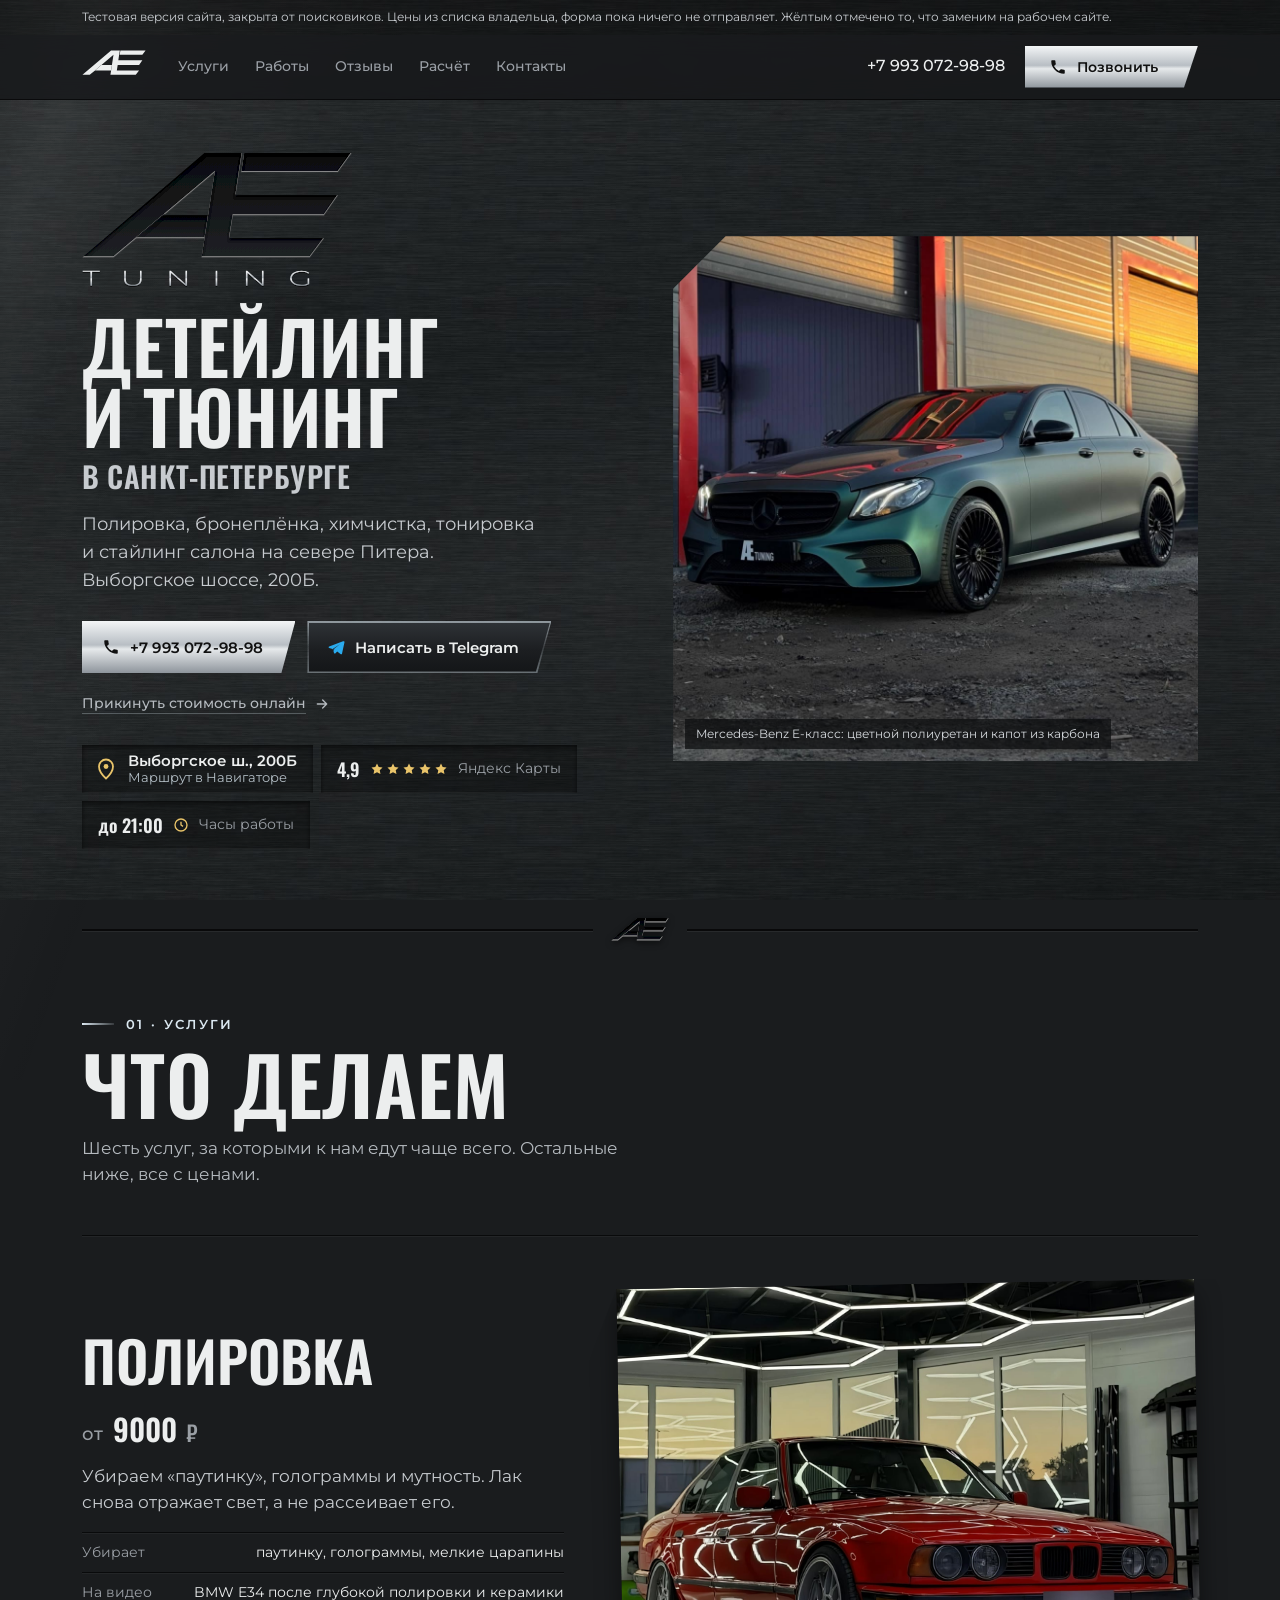
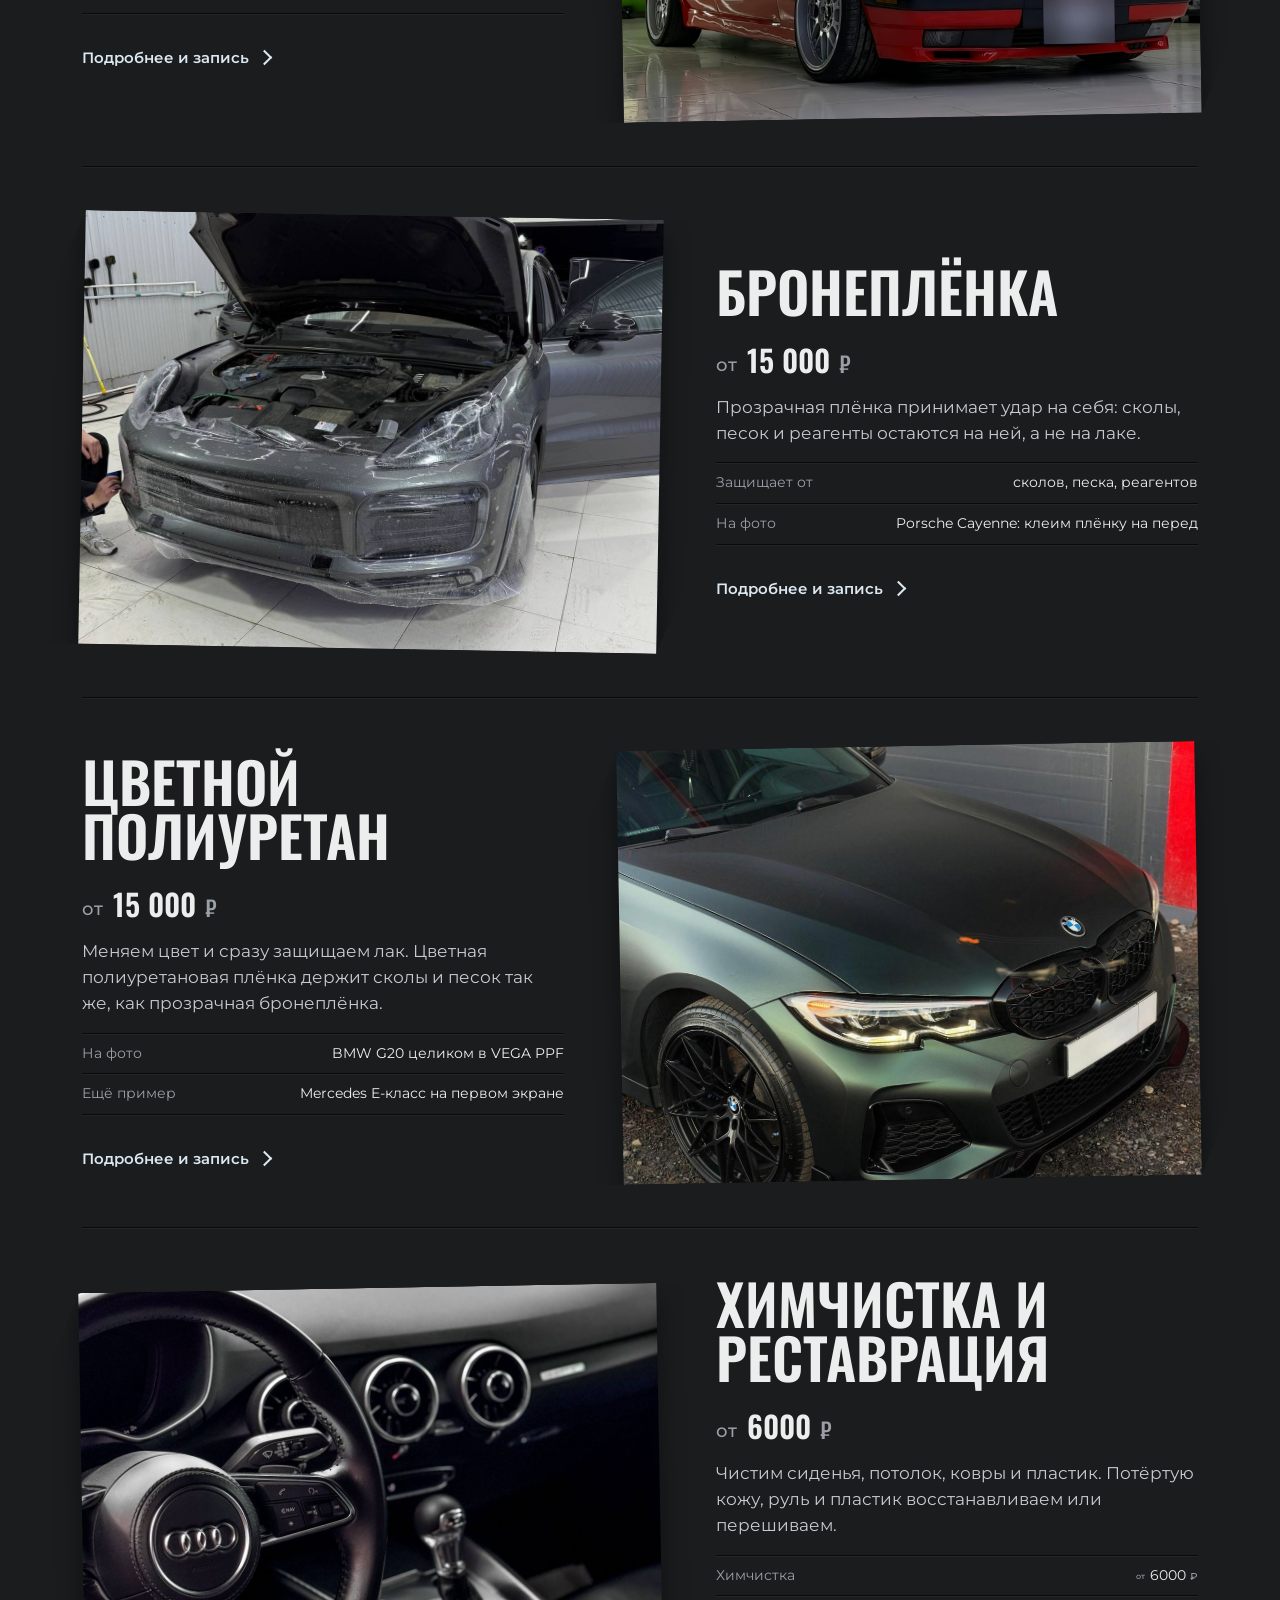
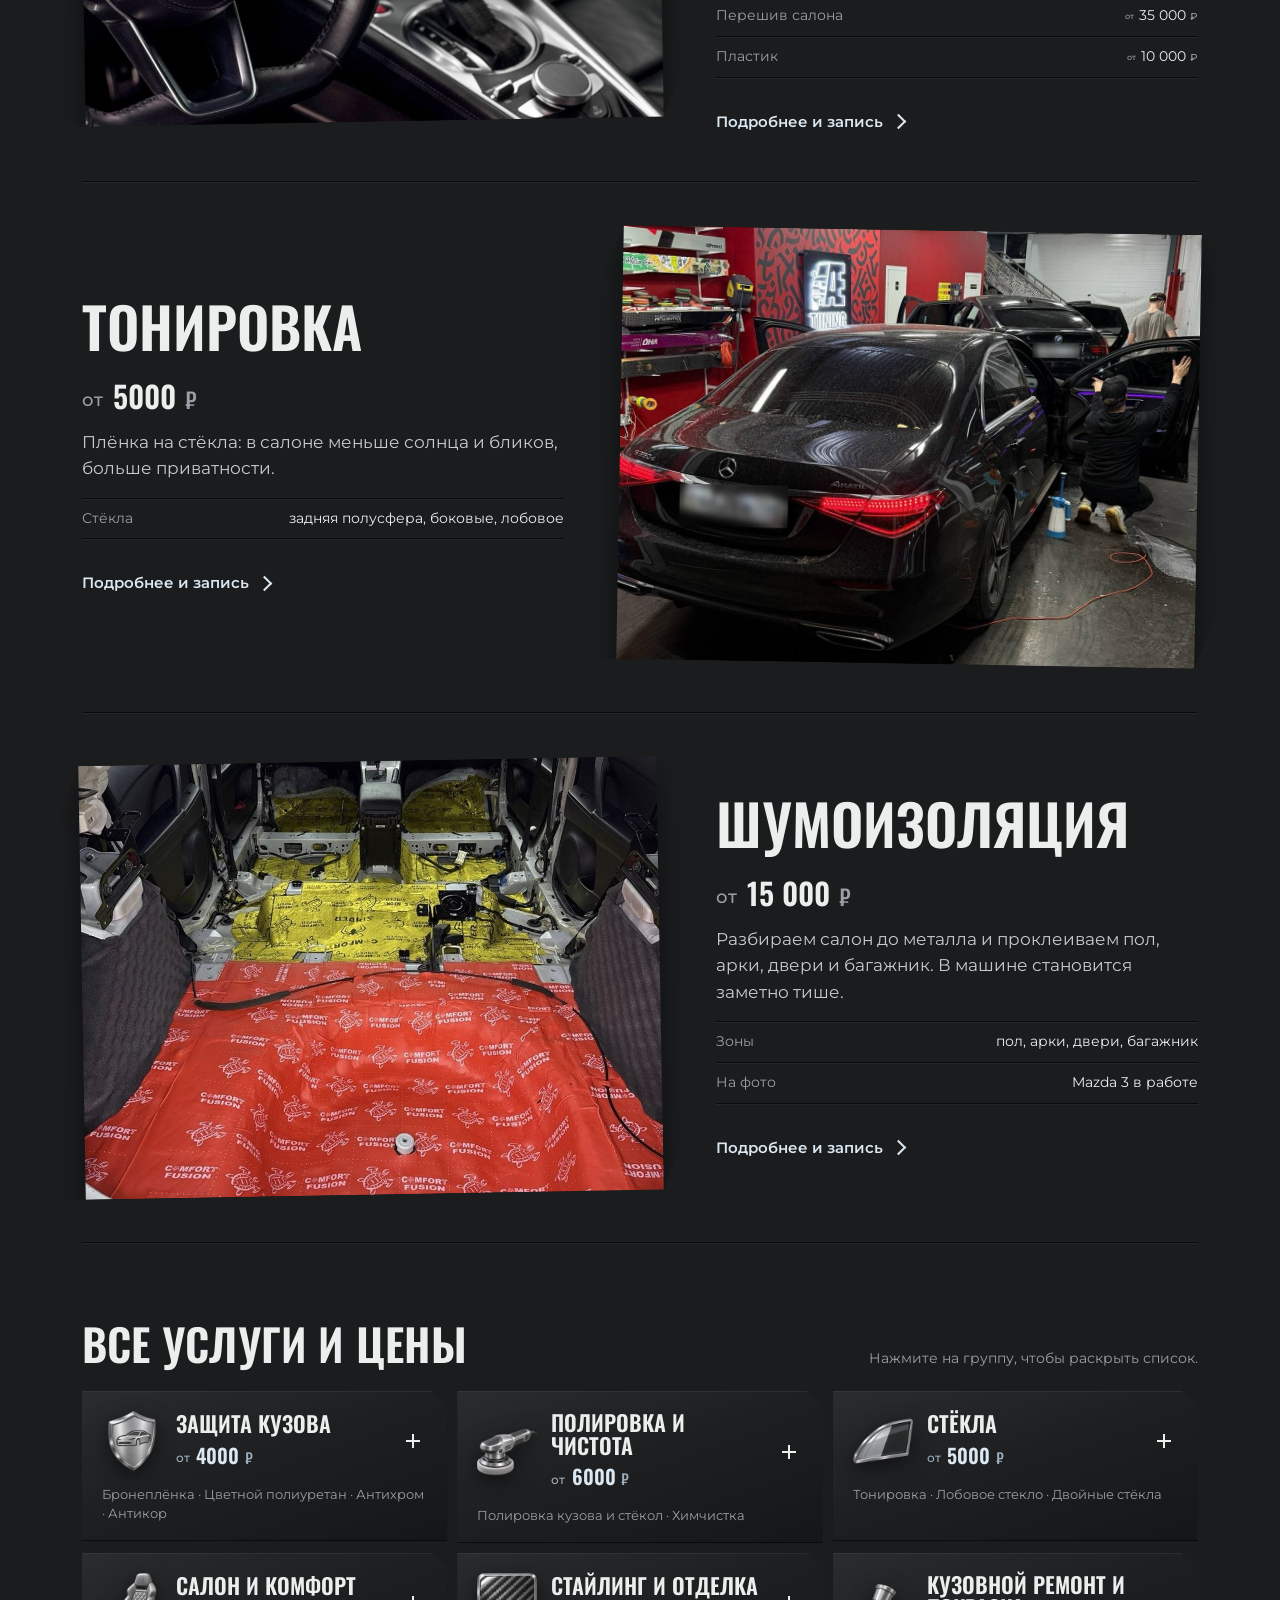
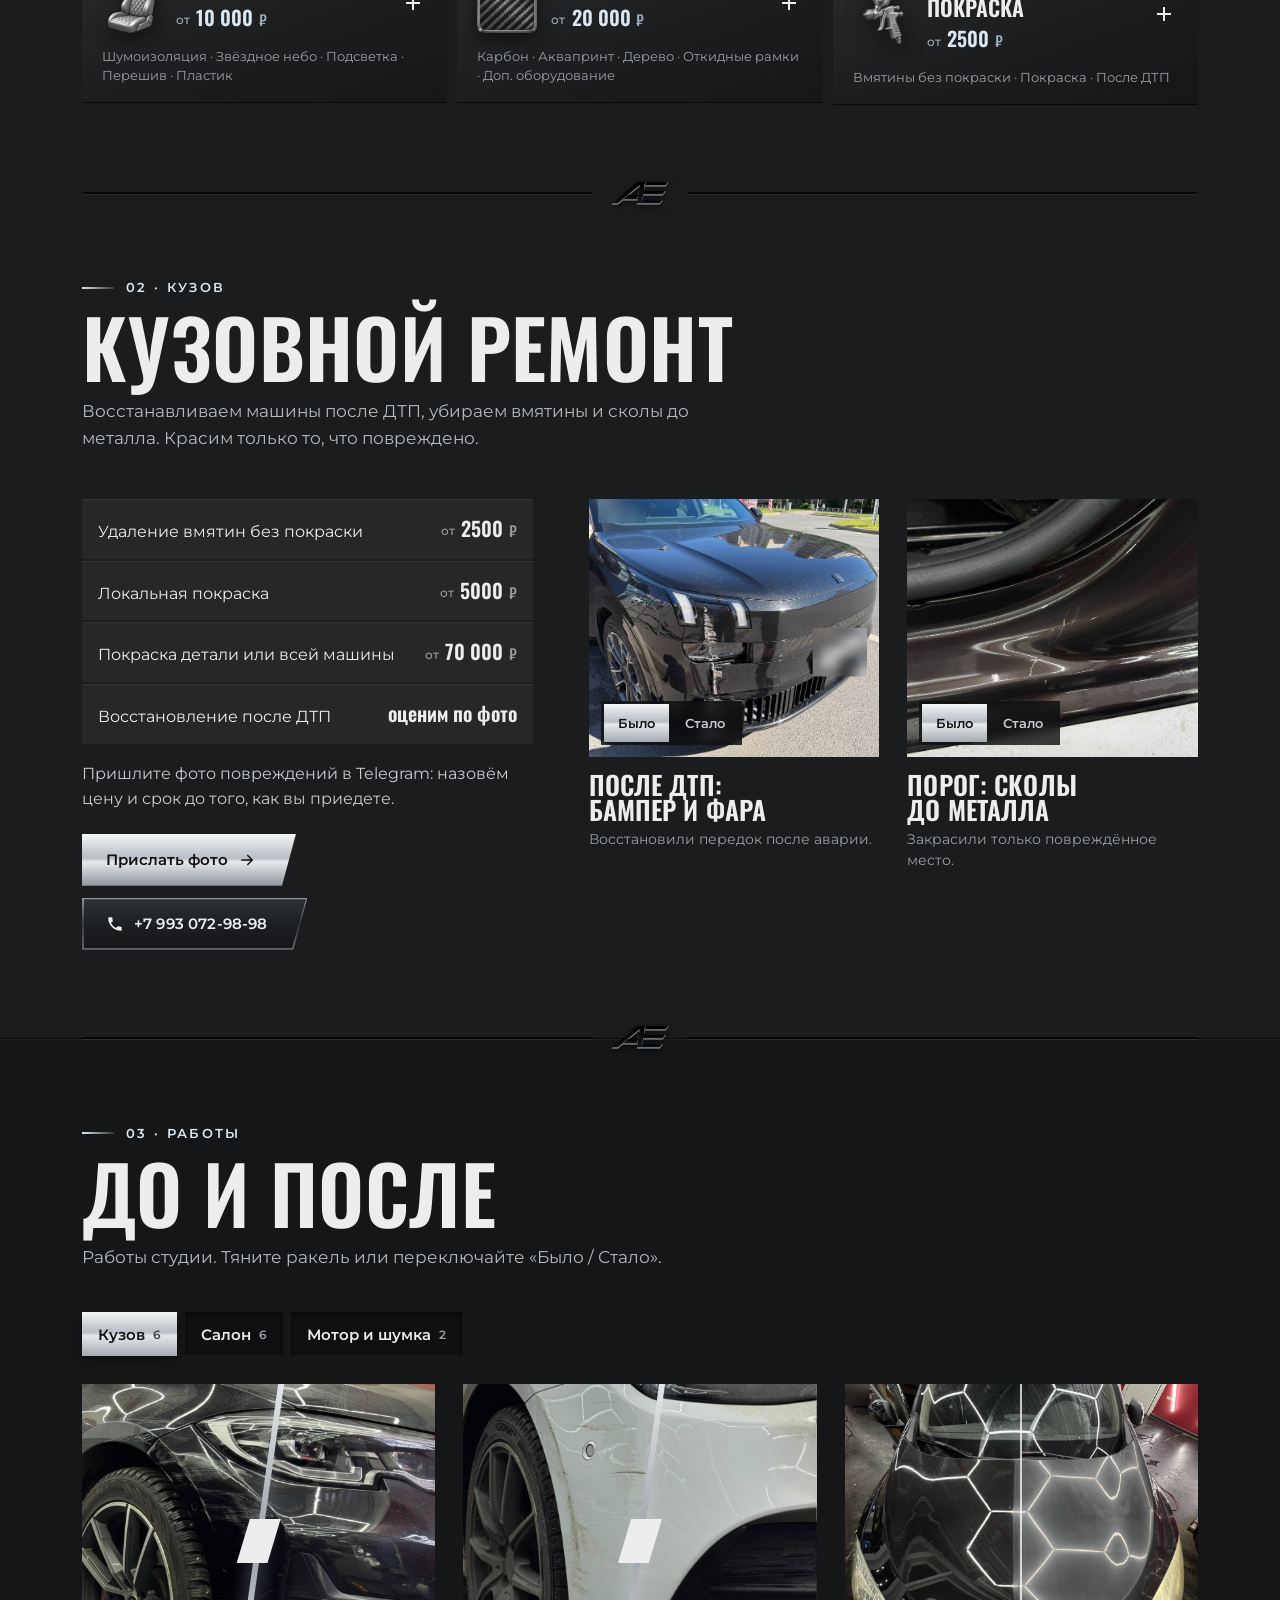
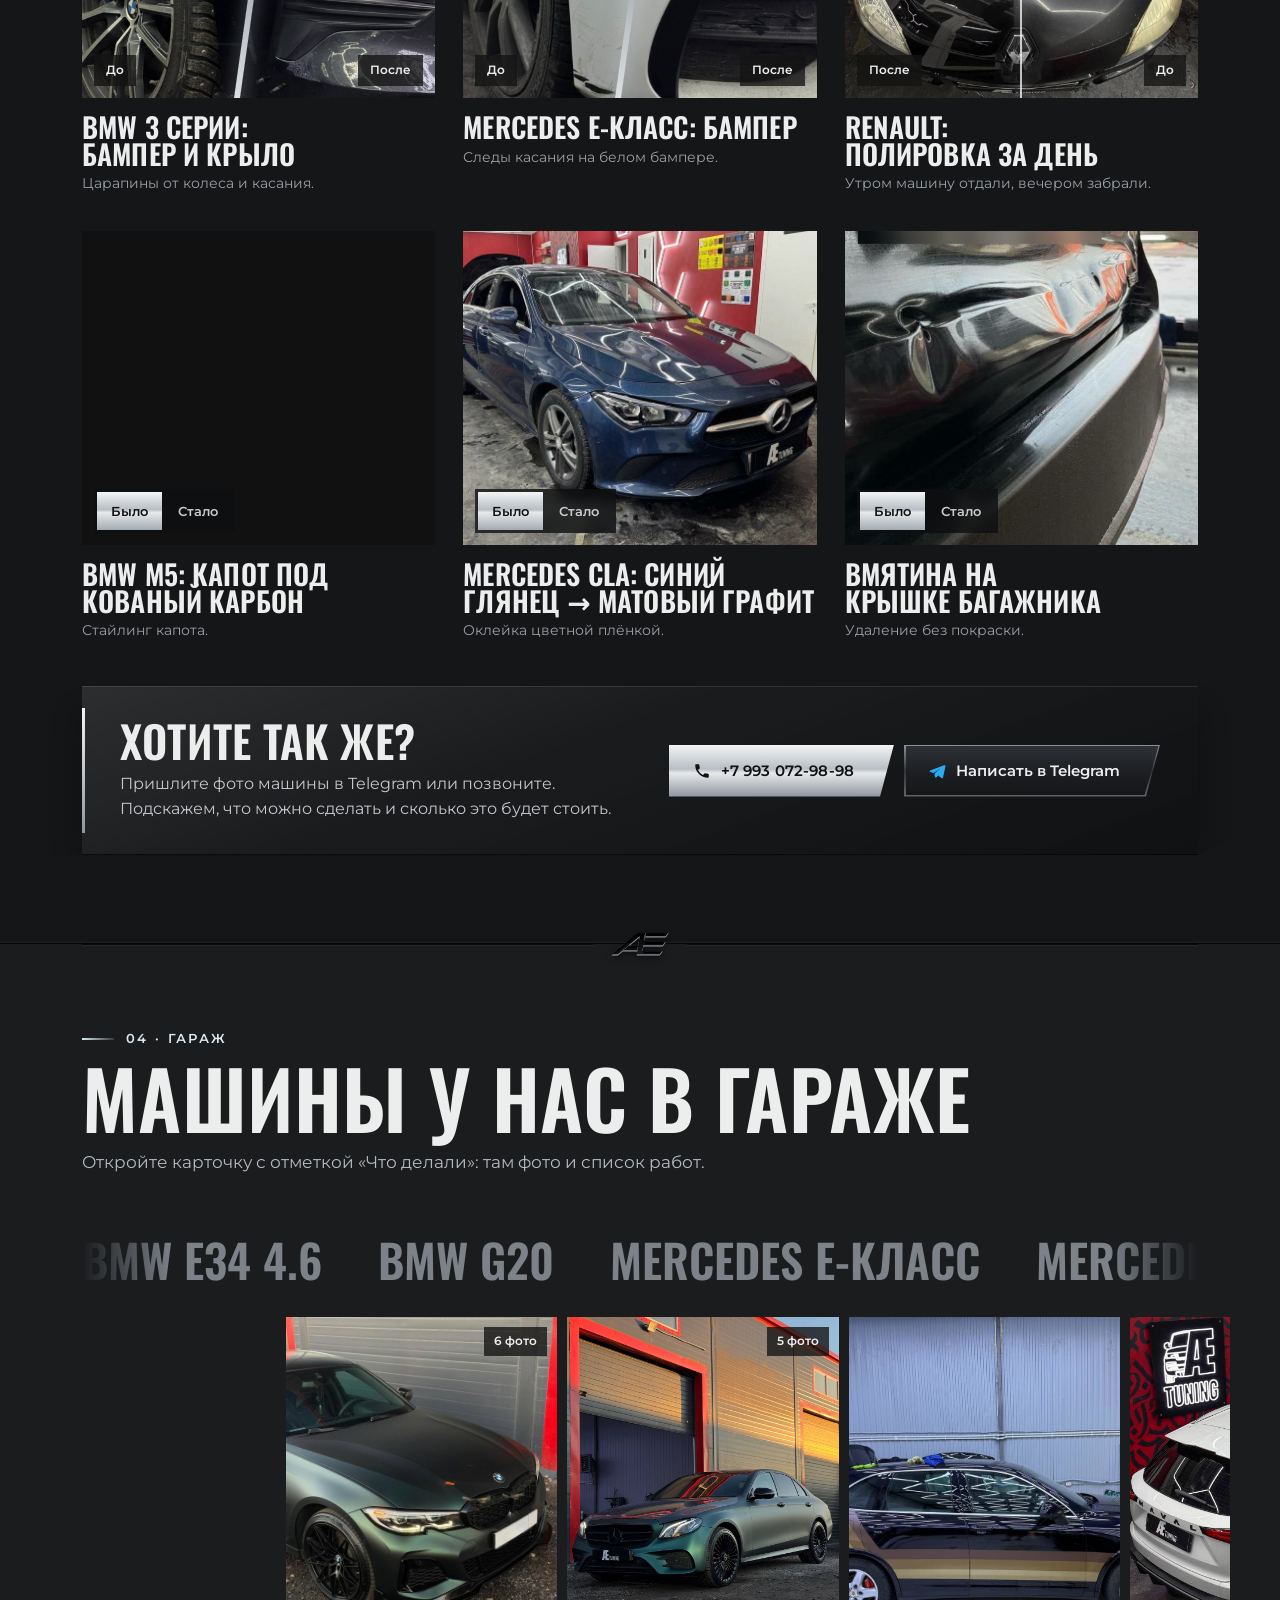
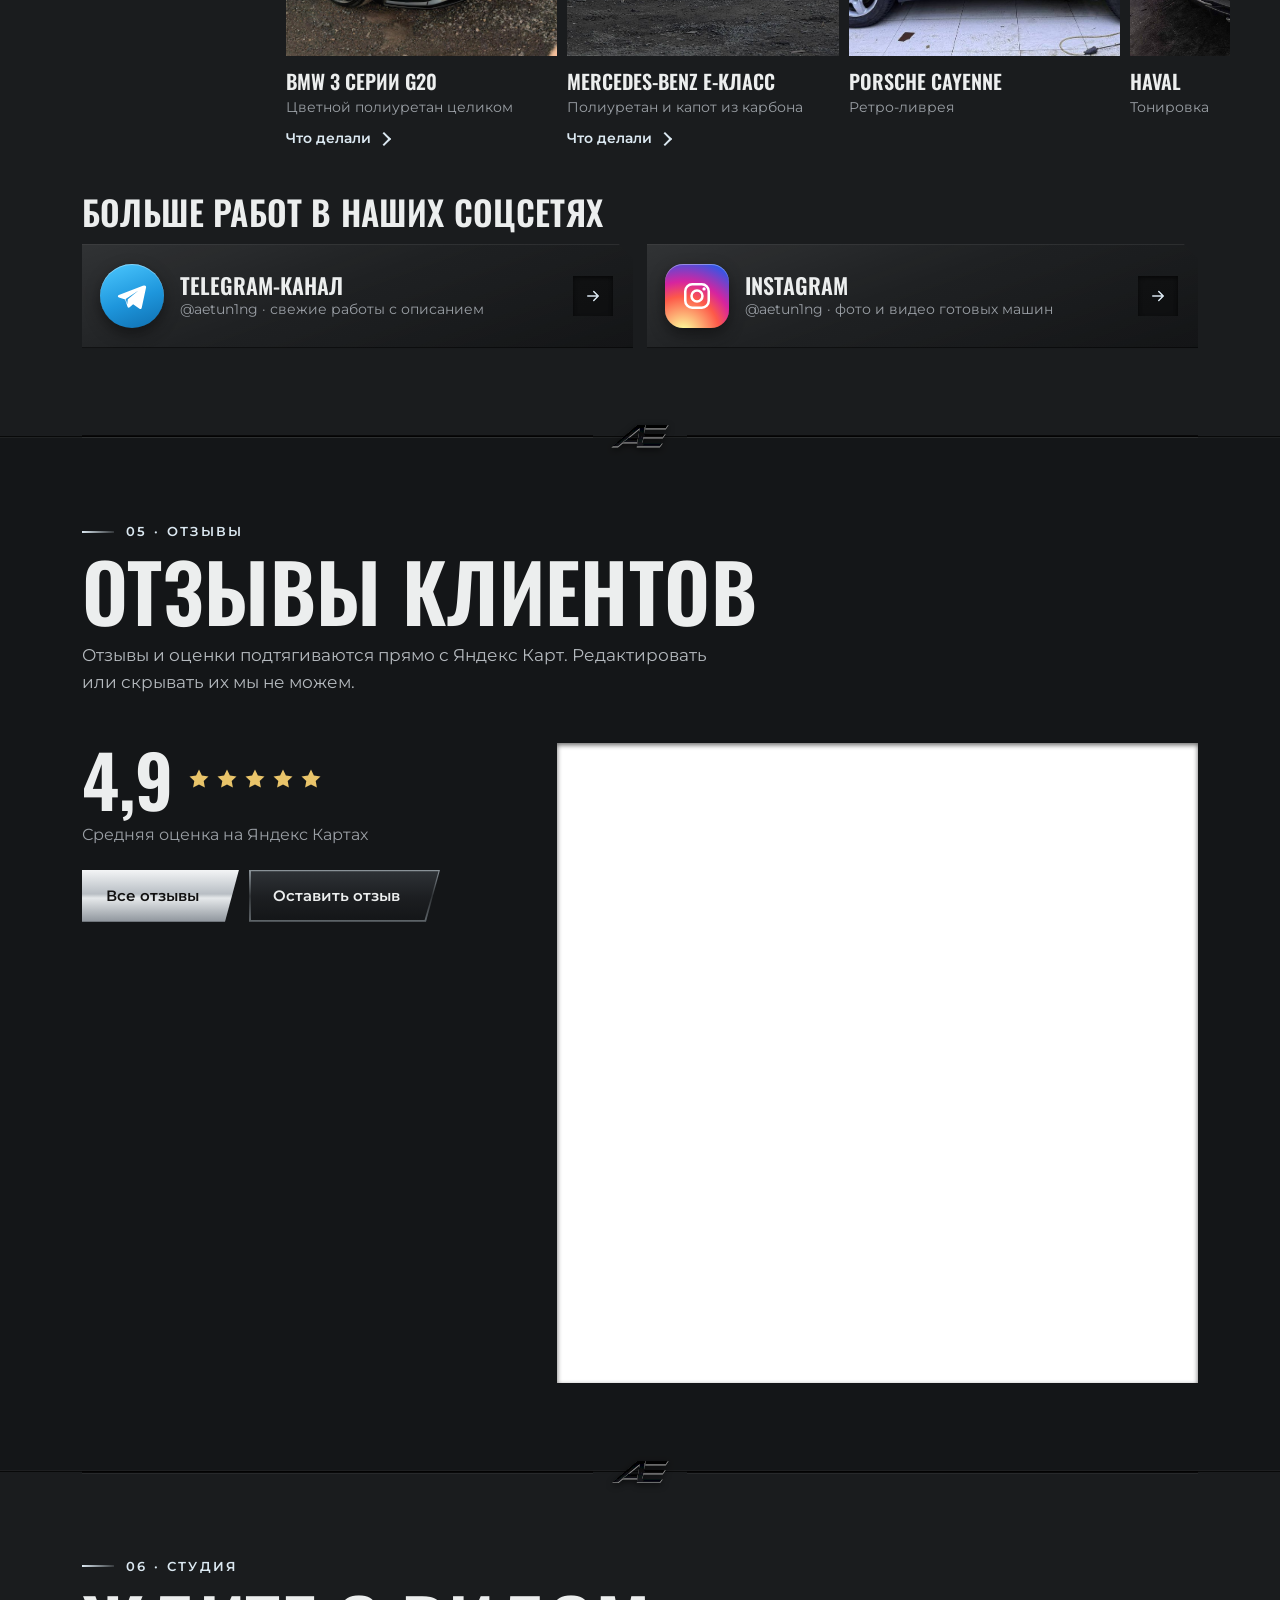
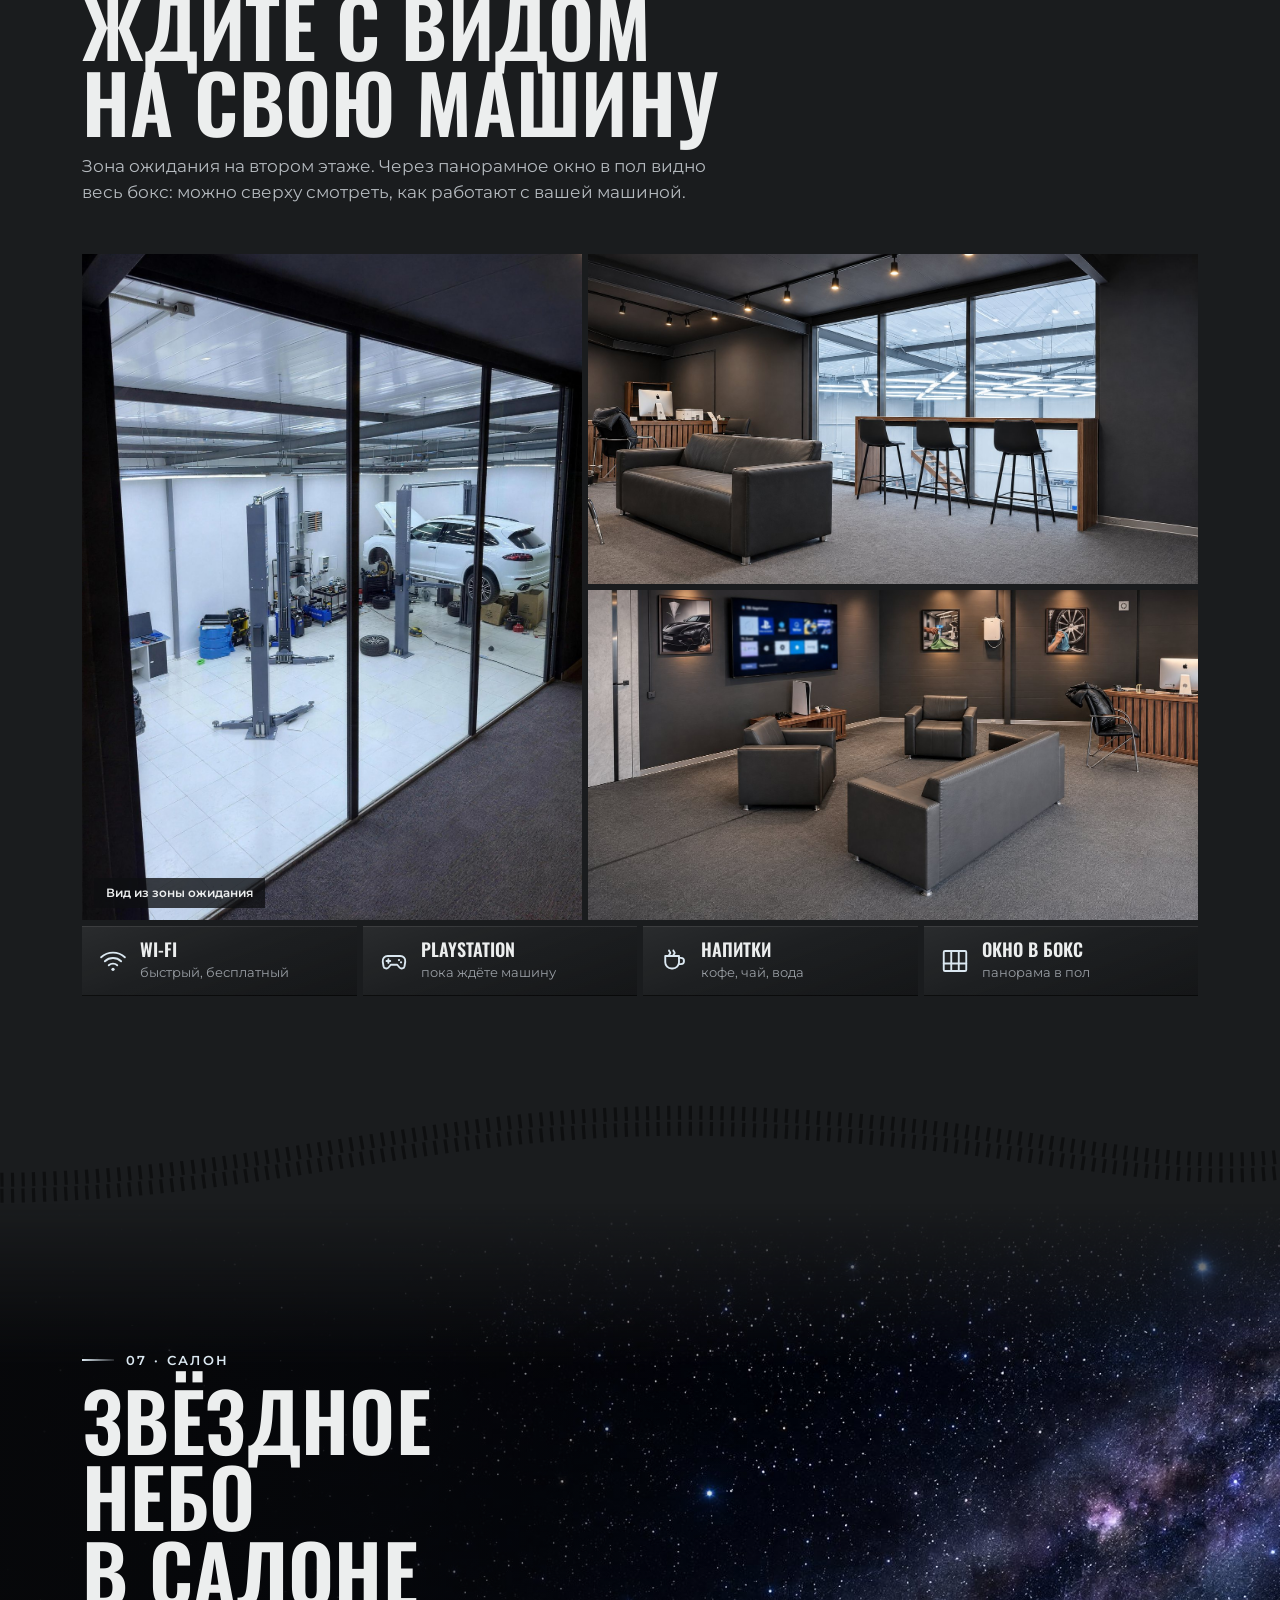
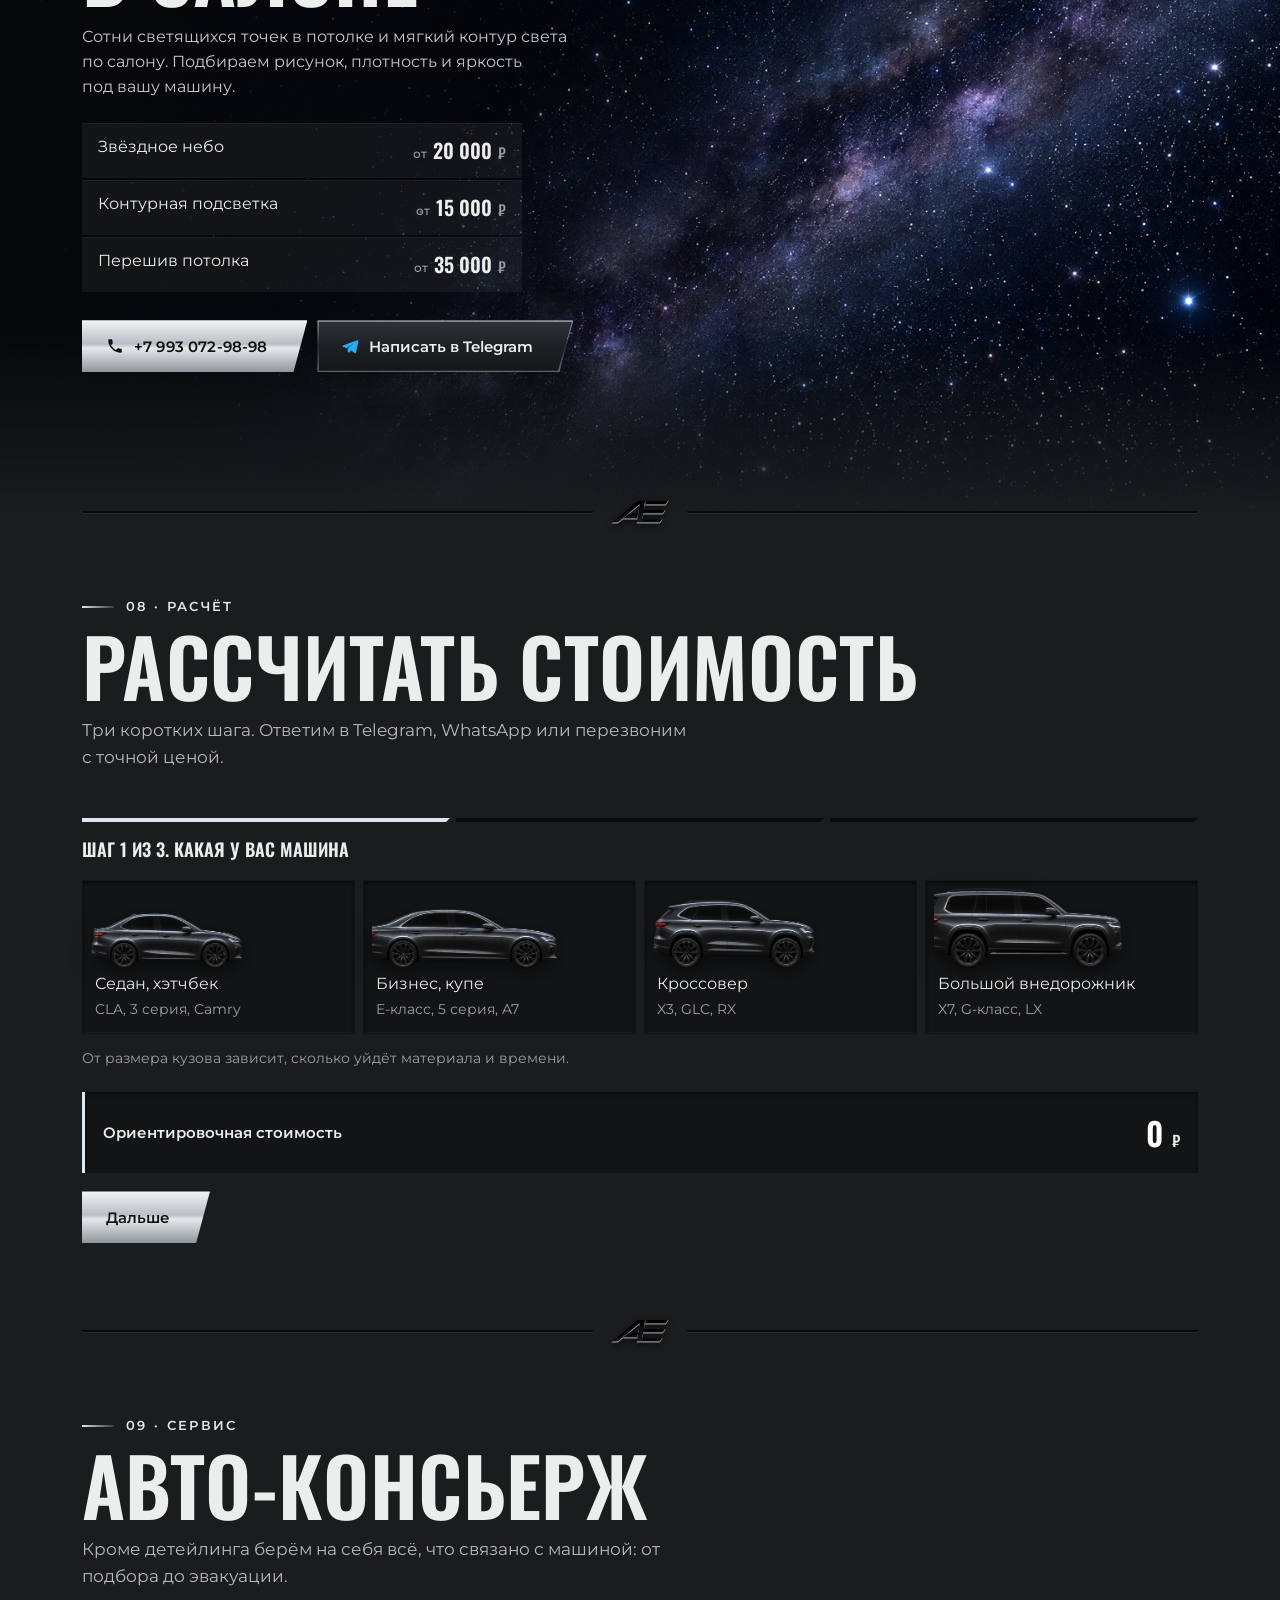
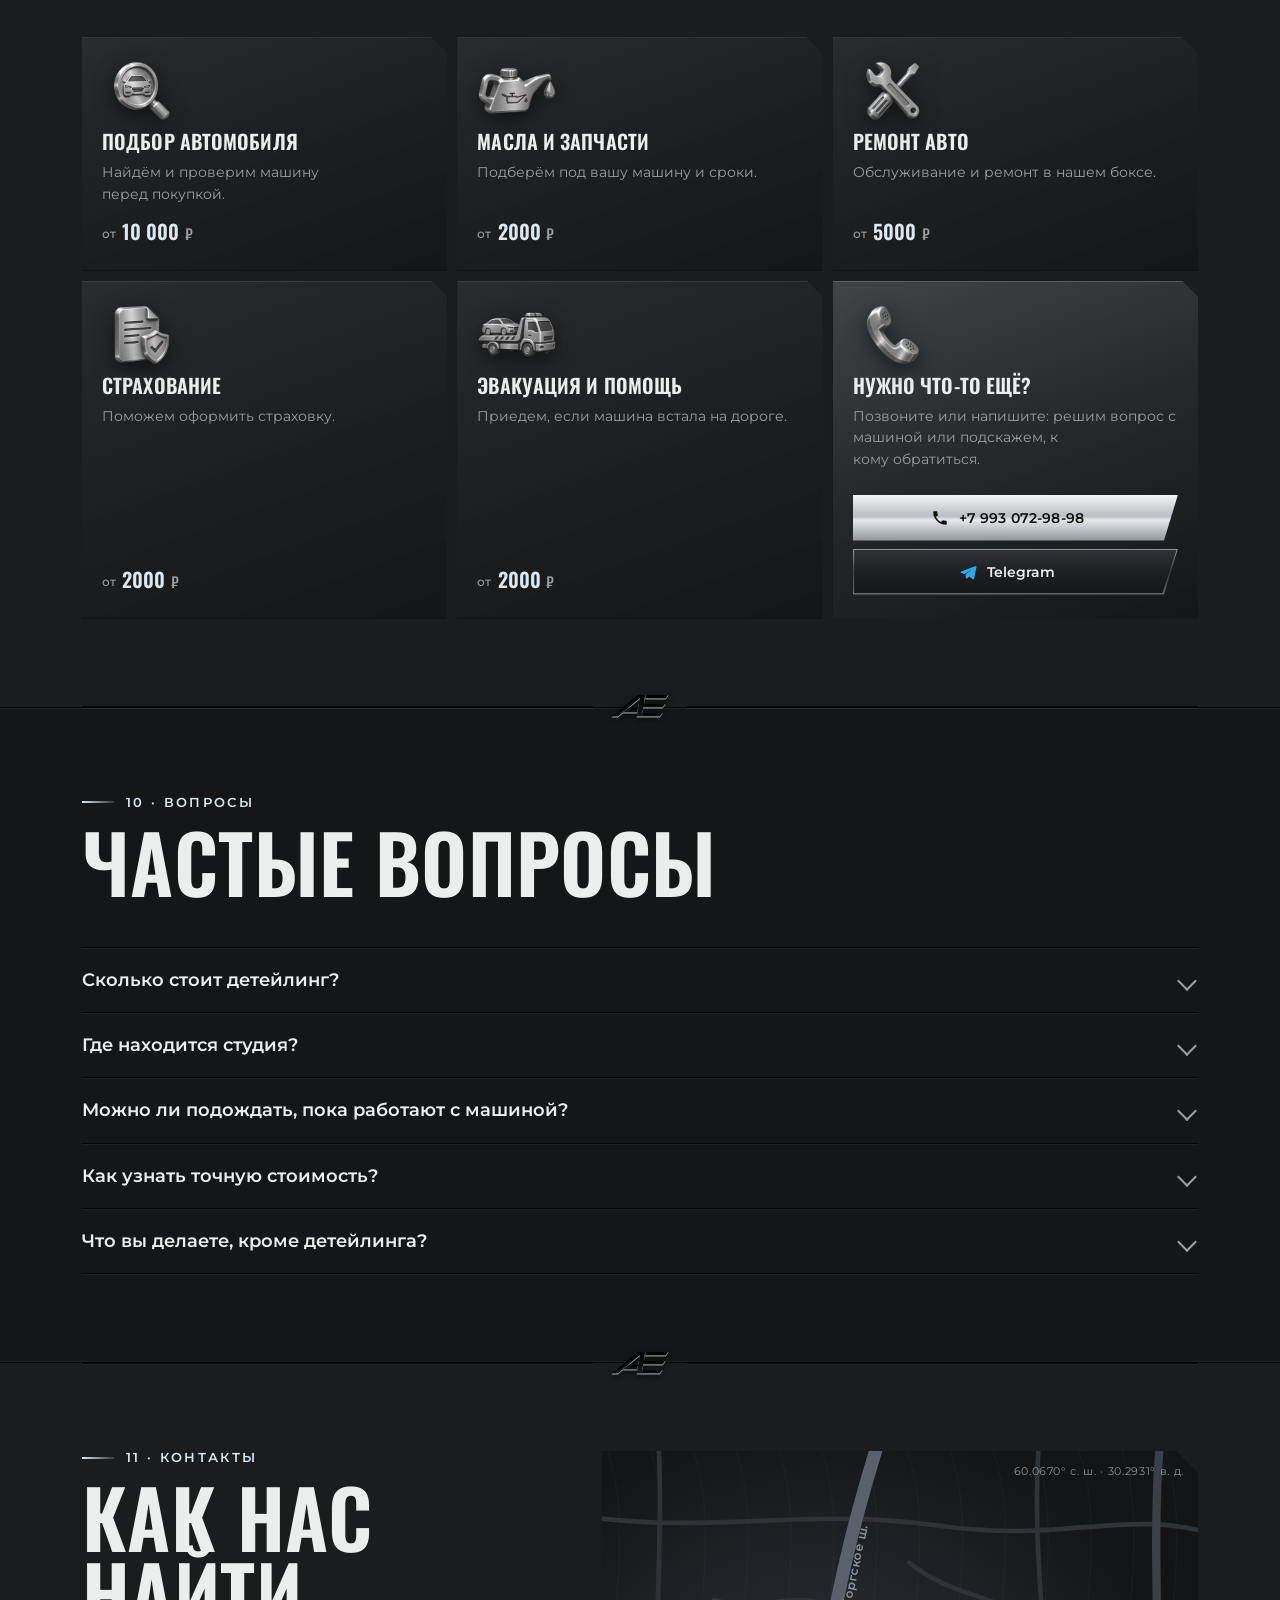
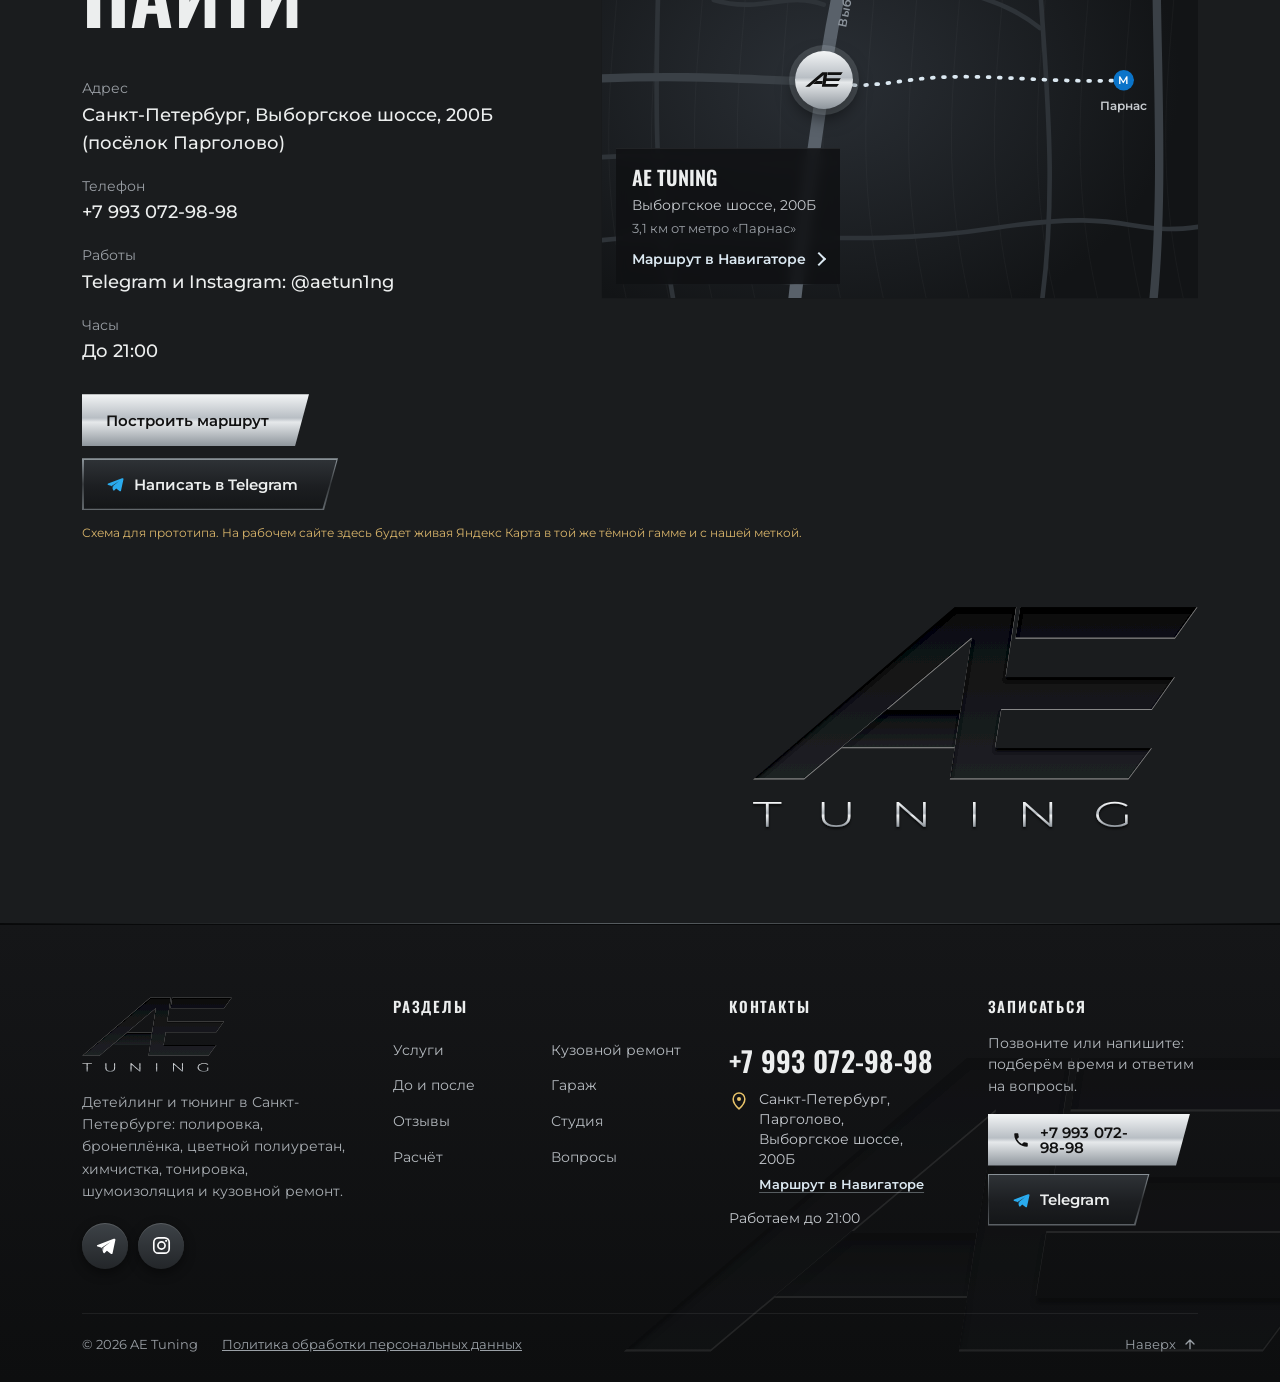
==== commit bfe27a43: "Версия 13: звонок вместо калькулятора, адрес выше, соцсети, небо, футер - Главная кнопка везде «Позв" ====
--- a/index.html
+++ b/index.html
@@ -4,7 +4,7 @@
 <meta charset="utf-8">
 <meta name="robots" content="noindex, nofollow">
 <meta name="viewport" content="width=device-width, initial-scale=1">
-<title>Лендинг AE Tuning</title>
+<title>Детейлинг и тюнинг в Санкт-Петербурге | AE Tuning</title>
 <meta name="description" content="Детейлинг и тюнинг в Санкт-Петербурге: полировка кузова от 9000 ₽, химчистка салона от 6000 ₽, бронеплёнка, тонировка, шумоизоляция, звёздное небо. Выборгское шоссе, 200Б. Запись в Telegram и по телефону.">
 <meta property="og:type" content="website">
 <meta property="og:title" content="Детейлинг и тюнинг в Санкт-Петербурге | AE Tuning">
@@ -106,7 +106,7 @@
       <a href="#kontakty">Контакты</a>
     </nav>
     <a class="phone" href="tel:+79930729898">+7 993 072-98-98</a>
-    <a class="btn btn-metal" href="#raschet">Записаться</a>
+    <a class="btn btn-metal" href="tel:+79930729898"><svg class="bi i-ph" viewBox="0 0 24 24" aria-hidden="true"><path d="M6.6 10.8a15.1 15.1 0 0 0 6.6 6.6l2.2-2.2c.3-.3.7-.4 1-.2 1.1.4 2.3.6 3.6.6.6 0 1 .4 1 1V20c0 .6-.4 1-1 1A17 17 0 0 1 3 4c0-.6.4-1 1-1h3.5c.6 0 1 .4 1 1 0 1.3.2 2.5.6 3.6.1.3 0 .7-.2 1z"/></svg>Позвонить</a>
   </div>
   <div class="progress" aria-hidden="true"></div>
 </header>
@@ -129,10 +129,12 @@
     </div>
     <p class="lead">Полировка, бронеплёнка, химчистка, тонировка и стайлинг салона на севере Питера. Выборгское шоссе, 200Б.</p>
     <div class="actions">
-      <a class="btn btn-metal" href="#raschet">Рассчитать стоимость<svg class="bi" viewBox="0 0 24 24" aria-hidden="true"><path d="M5 12h13M13 6l6 6-6 6" fill="none" stroke="currentColor" stroke-width="2" stroke-linecap="round" stroke-linejoin="round"/></svg></a>
+      <a class="btn btn-metal" href="tel:+79930729898"><svg class="bi i-ph" viewBox="0 0 24 24" aria-hidden="true"><path d="M6.6 10.8a15.1 15.1 0 0 0 6.6 6.6l2.2-2.2c.3-.3.7-.4 1-.2 1.1.4 2.3.6 3.6.6.6 0 1 .4 1 1V20c0 .6-.4 1-1 1A17 17 0 0 1 3 4c0-.6.4-1 1-1h3.5c.6 0 1 .4 1 1 0 1.3.2 2.5.6 3.6.1.3 0 .7-.2 1z"/></svg><span class="lbl-m">Позвонить</span><span class="lbl-d">+7 993 072-98-98</span></a>
       <a class="btn btn-ghost" href="https://t.me/+79930729898"><svg class="bi" viewBox="0 0 24 24" aria-hidden="true"><path d="M21.4 4.2 2.9 11.3c-1 .4-1 1.6.1 1.9l4.6 1.4 1.8 5.5c.2.7 1.1.9 1.6.4l2.6-2.4 4.8 3.5c.6.4 1.4.1 1.6-.6l3.3-15.4c.2-.9-.7-1.7-1.6-1.3zM9.6 14.4l-.4 3.7-1.2-3.9 9.6-6.3z"/></svg>Написать в Telegram</a>
+      <a class="calc-link" href="#raschet">Прикинуть стоимость онлайн<svg class="bi" viewBox="0 0 24 24" aria-hidden="true"><path d="M5 12h13M13 6l6 6-6 6" fill="none" stroke="currentColor" stroke-width="2" stroke-linecap="round" stroke-linejoin="round"/></svg></a>
     </div>
     <div class="meta">
+      <a class="badge addr js-route" href="https://yandex.ru/maps/?rtext=~60.067030%2C30.293096&amp;rtt=auto" target="_blank" rel="noopener"><svg class="pin-i" viewBox="0 0 24 24" aria-hidden="true"><path d="M12 21.5s-7-6.3-7-12a7 7 0 0 1 14 0c0 5.7-7 12-7 12z"/><circle cx="12" cy="9.5" r="2.4"/></svg><span class="a-txt"><b>Выборгское ш., 200Б</b><span class="src">Маршрут в Навигаторе</span></span></a>
       <a class="badge" href="https://yandex.ru/maps/org/ayetyuning/84785606799/reviews/"><b>4,9</b><span class="stars" aria-hidden="true"><svg viewBox="0 0 24 24" aria-hidden="true"><path d="M12 2.5l2.9 6 6.6.9-4.8 4.6 1.2 6.5L12 17.4l-5.9 3.1 1.2-6.5L2.5 9.4l6.6-.9z"/></svg><svg viewBox="0 0 24 24" aria-hidden="true"><path d="M12 2.5l2.9 6 6.6.9-4.8 4.6 1.2 6.5L12 17.4l-5.9 3.1 1.2-6.5L2.5 9.4l6.6-.9z"/></svg><svg viewBox="0 0 24 24" aria-hidden="true"><path d="M12 2.5l2.9 6 6.6.9-4.8 4.6 1.2 6.5L12 17.4l-5.9 3.1 1.2-6.5L2.5 9.4l6.6-.9z"/></svg><svg viewBox="0 0 24 24" aria-hidden="true"><path d="M12 2.5l2.9 6 6.6.9-4.8 4.6 1.2 6.5L12 17.4l-5.9 3.1 1.2-6.5L2.5 9.4l6.6-.9z"/></svg><svg viewBox="0 0 24 24" aria-hidden="true"><path d="M12 2.5l2.9 6 6.6.9-4.8 4.6 1.2 6.5L12 17.4l-5.9 3.1 1.2-6.5L2.5 9.4l6.6-.9z"/></svg></span><span class="src">Яндекс Карты</span></a>
       <span class="badge"><b>до 21:00</b><svg class="clock" viewBox="0 0 24 24" aria-hidden="true"><circle cx="12" cy="12" r="9"/><path d="M12 7v5l3 2"/></svg><span class="src">Часы работы</span></span>
     </div>
@@ -144,7 +146,7 @@
 <div class="brandline" aria-hidden="true"><svg viewBox="1030 595 820 325"><use href="#aeG" fill="url(#cavD)" filter="url(#engS)"/></svg></div>
 <section id="uslugi">
   <div class="wrap">
-    <div class="sec-head"><span class="eyebrow">01 · Услуги</span><h2 data-mask>Что делаем</h2><p>Шесть услуг, за которыми к нам едут чаще всего. Остальные ниже, все с ценами.</p></div>
+    <div class="sec-head"><span class="eyebrow">01 · Услуги</span><h2 data-mask>Что делаем</h2><p>Шесть услуг, за которыми к нам едут чаще всего. Остальные ниже, все&nbsp;с&nbsp;ценами.</p></div>
     <div class="svc-list groove-t">
       <article class="svc-row groove-b" data-svc="polirovka" tabindex="0" role="button" aria-haspopup="dialog">
         <h3 data-mask>Полировка</h3>
@@ -252,10 +254,10 @@
           <li><span>Покраска детали или всей машины</span><b><span class="ot">от</span> 70 000 <span class="rub">₽</span></b></li>
           <li><span>Восстановление после ДТП</span><b>оценим по фото</b></li>
         </ul>
-        <p class="kz-note">Пришлите фото повреждений в Telegram или WhatsApp: назовём цену и срок до того, как вы приедете.</p>
+        <p class="kz-note">Пришлите фото повреждений в Telegram: назовём цену и срок до того, как вы приедете.</p>
         <div class="kz-btns">
           <a class="btn btn-metal" href="https://t.me/+79930729898">Прислать фото<svg class="bi" viewBox="0 0 24 24" aria-hidden="true"><path d="M5 12h13M13 6l6 6-6 6" fill="none" stroke="currentColor" stroke-width="2" stroke-linecap="round" stroke-linejoin="round"/></svg></a>
-          <a class="btn btn-ghost" href="#raschet" data-calc="11">Рассчитать стоимость</a>
+          <a class="btn btn-ghost" href="tel:+79930729898"><svg class="bi i-ph" viewBox="0 0 24 24" aria-hidden="true"><path d="M6.6 10.8a15.1 15.1 0 0 0 6.6 6.6l2.2-2.2c.3-.3.7-.4 1-.2 1.1.4 2.3.6 3.6.6.6 0 1 .4 1 1V20c0 .6-.4 1-1 1A17 17 0 0 1 3 4c0-.6.4-1 1-1h3.5c.6 0 1 .4 1 1 0 1.3.2 2.5.6 3.6.1.3 0 .7-.2 1z"/></svg><span class="lbl-m">Позвонить</span><span class="lbl-d">+7 993 072-98-98</span></a>
         </div>
       </div>
       <div class="kz-cases">
@@ -432,6 +434,10 @@
         <p class="cap">Разобрали салон до металла, проклеили пол и арки.</p>
       </article>
     </div>
+    <div class="cta-band" data-wipe>
+      <div class="cb-t"><h3>Хотите так же?</h3><p>Пришлите фото машины в Telegram или позвоните. Подскажем, что можно сделать и сколько это будет стоить.</p></div>
+      <div class="cb-b"><a class="btn btn-metal" href="tel:+79930729898"><svg class="bi i-ph" viewBox="0 0 24 24" aria-hidden="true"><path d="M6.6 10.8a15.1 15.1 0 0 0 6.6 6.6l2.2-2.2c.3-.3.7-.4 1-.2 1.1.4 2.3.6 3.6.6.6 0 1 .4 1 1V20c0 .6-.4 1-1 1A17 17 0 0 1 3 4c0-.6.4-1 1-1h3.5c.6 0 1 .4 1 1 0 1.3.2 2.5.6 3.6.1.3 0 .7-.2 1z"/></svg><span class="lbl-m">Позвонить</span><span class="lbl-d">+7 993 072-98-98</span></a><a class="btn btn-ghost" href="https://t.me/+79930729898"><svg class="bi" viewBox="0 0 24 24" aria-hidden="true"><path d="M21.4 4.2 2.9 11.3c-1 .4-1 1.6.1 1.9l4.6 1.4 1.8 5.5c.2.7 1.1.9 1.6.4l2.6-2.4 4.8 3.5c.6.4 1.4.1 1.6-.6l3.3-15.4c.2-.9-.7-1.7-1.6-1.3zM9.6 14.4l-.4 3.7-1.2-3.9 9.6-6.3z"/></svg>Написать в Telegram</a></div>
+    </div>
   </div>
 </section>
 
@@ -439,12 +445,13 @@
 <section id="mashiny">
   <div class="wrap">
     <div class="sec-head"><span class="eyebrow">04 · Гараж</span><h2 data-mask>Машины у нас в гараже</h2><p>Откройте карточку с отметкой «Что делали»: там фото и список работ.</p></div>
-    <div class="ticker" aria-hidden="true"><div class="run"><span>BMW E34 4.6</span><span>BMW G20</span><span>Mercedes E-класс</span><span>Rolls-Royce Wraith</span><span>BMW M5</span><span>Porsche Cayenne</span><span>Porsche Taycan</span><span>Mercedes CLA</span><span>BMW E34 4.6</span><span>BMW G20</span><span>Mercedes E-класс</span><span>Rolls-Royce Wraith</span><span>BMW M5</span><span>Porsche Cayenne</span><span>Porsche Taycan</span><span>Mercedes CLA</span></div></div>
+    <div class="ticker" aria-hidden="true"><div class="run"><span>BMW E34 4.6</span><span>BMW G20</span><span>Mercedes E-класс</span><span>Mercedes S-класс</span><span>Haval</span><span>Rolls-Royce Wraith</span><span>BMW M5</span><span>Porsche Cayenne</span><span>Porsche Taycan</span><span>Mercedes CLA</span><span>BMW E34 4.6</span><span>BMW G20</span><span>Mercedes E-класс</span><span>Mercedes S-класс</span><span>Haval</span><span>Rolls-Royce Wraith</span><span>BMW M5</span><span>Porsche Cayenne</span><span>Porsche Taycan</span><span>Mercedes CLA</span></div></div>
     <div class="cars" id="cars">
       <figure class="car is-case" data-car="e34" tabindex="0" role="button" aria-haspopup="dialog" data-wipe><img src="img/e34_34.jpg" alt="Красный BMW E34 4.6 в студии под шестигранными лампами" width="960" height="1280" loading="lazy"><span class="cnt">7 фото</span><figcaption>BMW E34 4.6<span>Глубокая полировка, керамика</span><em class="more">Что делали</em></figcaption></figure>
       <figure class="car is-case" data-car="g20" tabindex="0" role="button" aria-haspopup="dialog" data-wipe><img src="img/g20_34.jpg" alt="BMW 3 серии G20 в цветном защитном полиуретане" width="960" height="1280" loading="lazy" style="object-position:50% 60%"><span class="cnt">6 фото</span><figcaption>BMW 3 серии G20<span>Цветной полиуретан целиком</span><em class="more">Что делали</em></figcaption></figure>
       <figure class="car is-case" data-car="w213" tabindex="0" role="button" aria-haspopup="dialog" data-wipe><img src="img/w213_34.jpg" alt="Mercedes-Benz E-класс в цветном полиуретане у ворот студии AE Tuning на закате" width="960" height="1280" loading="lazy" style="object-position:40% 70%"><span class="cnt">5 фото</span><figcaption>Mercedes-Benz E-класс<span>Полиуретан и капот из карбона</span><em class="more">Что делали</em></figcaption></figure>
       <figure class="car" data-wipe><img src="img/cayenne.jpg" alt="Porsche Cayenne с ретро-ливреей из полос в боксе студии" width="1200" height="900" loading="lazy" style="object-position:40% 60%"><figcaption>Porsche Cayenne<span>Ретро-ливрея</span></figcaption></figure>
+      <figure class="car" data-wipe><img src="img/haval.jpg" alt="Белый Haval с номерной рамкой AE Tuning у светящейся вывески студии" width="960" height="1280" loading="lazy" style="object-position:50% 40%"><figcaption>Haval<span>Тонировка</span></figcaption></figure>
       <figure class="car" data-wipe><img src="img/rolls.jpg" alt="Rolls-Royce Wraith в студии" width="960" height="1280" loading="lazy"><figcaption>Rolls-Royce Wraith<span>Студия AE Tuning</span></figcaption></figure>
       <figure class="car" data-wipe><img src="img/bmw.jpg" alt="BMW M5 в студии, вид сзади" width="1200" height="1160" loading="lazy" style="object-position:60% 50%"><figcaption>BMW M5<span>Студия AE Tuning</span></figcaption></figure>
       <figure class="car" data-wipe><img src="img/front_after.jpg" alt="Mercedes CLA в матовом графите" width="719" height="640" loading="lazy"><figcaption>Mercedes CLA<span>Матовый графит</span></figcaption></figure>
@@ -452,14 +459,17 @@
       <figure class="car is-case" data-car="g20" aria-hidden="true" tabindex="-1"><img src="img/g20_34.jpg" alt="BMW 3 серии G20 в цветном защитном полиуретане" width="960" height="1280" loading="lazy" style="object-position:50% 60%"><span class="cnt">6 фото</span><figcaption>BMW 3 серии G20<span>Цветной полиуретан целиком</span><em class="more">Что делали</em></figcaption></figure>
       <figure class="car is-case" data-car="w213" aria-hidden="true" tabindex="-1"><img src="img/w213_34.jpg" alt="Mercedes-Benz E-класс в цветном полиуретане у ворот студии AE Tuning на закате" width="960" height="1280" loading="lazy" style="object-position:40% 70%"><span class="cnt">5 фото</span><figcaption>Mercedes-Benz E-класс<span>Полиуретан и капот из карбона</span><em class="more">Что делали</em></figcaption></figure>
       <figure class="car" aria-hidden="true"><img src="img/cayenne.jpg" alt="Porsche Cayenne с ретро-ливреей из полос в боксе студии" width="1200" height="900" loading="lazy" style="object-position:40% 60%"><figcaption>Porsche Cayenne<span>Ретро-ливрея</span></figcaption></figure>
+      <figure class="car" aria-hidden="true"><img src="img/haval.jpg" alt="Белый Haval с номерной рамкой AE Tuning у светящейся вывески студии" width="960" height="1280" loading="lazy" style="object-position:50% 40%"><figcaption>Haval<span>Тонировка</span></figcaption></figure>
       <figure class="car" aria-hidden="true"><img src="img/rolls.jpg" alt="Rolls-Royce Wraith в студии" width="960" height="1280" loading="lazy"><figcaption>Rolls-Royce Wraith<span>Студия AE Tuning</span></figcaption></figure>
       <figure class="car" aria-hidden="true"><img src="img/bmw.jpg" alt="BMW M5 в студии, вид сзади" width="1200" height="1160" loading="lazy" style="object-position:60% 50%"><figcaption>BMW M5<span>Студия AE Tuning</span></figcaption></figure>
       <figure class="car" aria-hidden="true"><img src="img/front_after.jpg" alt="Mercedes CLA в матовом графите" width="719" height="640" loading="lazy"><figcaption>Mercedes CLA<span>Матовый графит</span></figcaption></figure>
     </div>
-    <div class="more-works">
-      <span>Больше работ с описанием каждой</span>
-      <a class="btn btn-ghost" href="https://t.me/aetun1ng">Telegram-канал</a>
-      <a class="btn btn-ghost" href="https://instagram.com/aetun1ng">Instagram</a>
+    <div class="soc" data-wipe>
+      <h3 class="soc-h">Больше работ в наших соцсетях</h3>
+      <div class="soc-grid">
+        <a class="soc-card tg" href="https://t.me/aetun1ng" target="_blank" rel="noopener"><span class="soc-ico"><svg viewBox="0 0 24 24" aria-hidden="true"><path d="M21.4 4.2 2.9 11.3c-1 .4-1 1.6.1 1.9l4.6 1.4 1.8 5.5c.2.7 1.1.9 1.6.4l2.6-2.4 4.8 3.5c.6.4 1.4.1 1.6-.6l3.3-15.4c.2-.9-.7-1.7-1.6-1.3zM9.6 14.4l-.4 3.7-1.2-3.9 9.6-6.3z"/></svg></span><span class="soc-t"><b>Telegram-канал</b><span>@aetun1ng · свежие работы с описанием</span></span><span class="soc-go" aria-hidden="true"><svg viewBox="0 0 24 24"><path d="M5 12h13M13 6l6 6-6 6" fill="none" stroke="currentColor" stroke-width="2" stroke-linecap="round" stroke-linejoin="round"/></svg></span></a>
+        <a class="soc-card ig" href="https://instagram.com/aetun1ng" target="_blank" rel="noopener"><span class="soc-ico"><svg viewBox="0 0 24 24" aria-hidden="true"><rect x="3.2" y="3.2" width="17.6" height="17.6" rx="5.2" fill="none" stroke="currentColor" stroke-width="1.9"/><circle cx="12" cy="12" r="4.1" fill="none" stroke="currentColor" stroke-width="1.9"/><circle cx="17.3" cy="6.7" r="1.25" fill="currentColor"/></svg></span><span class="soc-t"><b>Instagram</b><span>@aetun1ng · фото и видео готовых машин</span></span><span class="soc-go" aria-hidden="true"><svg viewBox="0 0 24 24"><path d="M5 12h13M13 6l6 6-6 6" fill="none" stroke="currentColor" stroke-width="2" stroke-linecap="round" stroke-linejoin="round"/></svg></span></a>
+      </div>
     </div>
   </div>
 </section>
@@ -489,7 +499,7 @@
   <div class="wrap">
     <div class="sec-head"><span class="eyebrow">06 · Студия</span><h2 data-mask>Ждите с видом на свою машину</h2><p>Зона ожидания на втором этаже. Через панорамное окно в пол видно весь бокс: можно сверху смотреть, как работают с вашей машиной.</p></div>
     <div class="lounge" data-wipe>
-      <figure class="l-main"><img src="img/lounge_view.jpg" alt="Вид из зоны ожидания через панорамное окно вниз на бокс с машинами" loading="lazy"><figcaption>Вид из зоны ожидания</figcaption></figure>
+      <figure class="l-main"><img src="img/lounge_view.jpg" alt="Вид из зоны ожидания через панорамное окно на бокс: подъёмники и белый Porsche Cayenne" width="1200" height="1627" loading="lazy"><figcaption>Вид из зоны ожидания</figcaption></figure>
       <figure class="l-s"><img src="img/lounge_window.jpg" alt="Зона ожидания: диван и барная стойка у панорамного окна" loading="lazy"></figure>
       <figure class="l-s"><img src="img/lounge_sofa.jpg" alt="Диваны и PlayStation в зоне ожидания" loading="lazy"></figure>
     </div>
@@ -510,21 +520,21 @@
 </svg>
 
 <section class="sky" id="salon">
-  <div class="sky-bg">
-    <video id="skyVid" muted loop playsinline preload="none" poster="img/sky.jpg" aria-label="Звёздное небо в потолке салона: мерцают огоньки, пролетают падающие звёзды"><source src="img/sky.mp4" type="video/mp4" media="(min-width:760px)"><source src="img/sky_m.mp4" type="video/mp4"></video>
-    <span class="sky-tag">Визуализация</span>
+  <div class="sky-bg" aria-hidden="true">
+    <picture><source media="(min-width:600px)" srcset="img/sky.jpg"><img src="img/sky_m.jpg" alt="" width="900" height="1125" loading="lazy"></picture>
+    <canvas id="skyCv"></canvas>
   </div>
   <div class="wrap">
     <div class="sky-text">
       <span class="eyebrow">07 · Салон</span>
-      <h2 data-mask>Звёздное небо в салоне</h2>
+      <h2 data-mask>Звёздное небо в&nbsp;салоне</h2>
       <p>Сотни светящихся точек в потолке и мягкий контур света по салону. Подбираем рисунок, плотность и яркость под вашу машину.</p>
       <ul class="sky-prices">
         <li><span>Звёздное небо</span><b><span class="ot">от</span> 20 000 <span class="rub">₽</span></b></li>
         <li><span>Контурная подсветка</span><b><span class="ot">от</span> 15 000 <span class="rub">₽</span></b></li>
         <li><span>Перешив потолка</span><b><span class="ot">от</span> 35 000 <span class="rub">₽</span></b></li>
       </ul>
-      <a class="btn btn-metal" href="#raschet">Обсудить салон<svg class="bi" viewBox="0 0 24 24" aria-hidden="true"><path d="M5 12h13M13 6l6 6-6 6" fill="none" stroke="currentColor" stroke-width="2" stroke-linecap="round" stroke-linejoin="round"/></svg></a>
+      <div class="sky-btns"><a class="btn btn-metal" href="tel:+79930729898"><svg class="bi i-ph" viewBox="0 0 24 24" aria-hidden="true"><path d="M6.6 10.8a15.1 15.1 0 0 0 6.6 6.6l2.2-2.2c.3-.3.7-.4 1-.2 1.1.4 2.3.6 3.6.6.6 0 1 .4 1 1V20c0 .6-.4 1-1 1A17 17 0 0 1 3 4c0-.6.4-1 1-1h3.5c.6 0 1 .4 1 1 0 1.3.2 2.5.6 3.6.1.3 0 .7-.2 1z"/></svg><span class="lbl-m">Позвонить</span><span class="lbl-d">+7 993 072-98-98</span></a><a class="btn btn-ghost" href="https://t.me/+79930729898"><svg class="bi" viewBox="0 0 24 24" aria-hidden="true"><path d="M21.4 4.2 2.9 11.3c-1 .4-1 1.6.1 1.9l4.6 1.4 1.8 5.5c.2.7 1.1.9 1.6.4l2.6-2.4 4.8 3.5c.6.4 1.4.1 1.6-.6l3.3-15.4c.2-.9-.7-1.7-1.6-1.3zM9.6 14.4l-.4 3.7-1.2-3.9 9.6-6.3z"/></svg>Написать в Telegram</a></div>
     </div>
   </div>
 </section>
@@ -587,13 +597,13 @@
   <div class="wrap">
     <div class="sec-head"><span class="eyebrow">09 · Сервис</span><h2 data-mask>Авто-консьерж</h2><p>Кроме детейлинга берём на себя всё, что связано с машиной: от подбора до эвакуации.</p></div>
     <ul class="xcards">
-      <li class="xcard"><svg class="ico" viewBox="0 0 24 24" aria-hidden="true"><circle cx="10.5" cy="10.5" r="6"/><path d="M15 15l5 5"/><path d="M7.5 11.5l1-2.5h4l1 2.5v1.5h-6z"/></svg><h3>Подбор автомобиля</h3><p>Найдём и проверим машину перед покупкой.</p><span class="xprice"><span class="ot">от</span> 10 000 <span class="rub">₽</span></span></li>
-      <li class="xcard"><svg class="ico" viewBox="0 0 24 24" aria-hidden="true"><path d="M4 11h9l3-2 4 2-4 4H6a2 2 0 0 1-2-2z"/><path d="M8 11V8h3"/><path d="M20 15.5c.7 1 1 1.6 1 2.1a1 1 0 0 1-2 0c0-.5.3-1.1 1-2.1z"/></svg><h3>Масла и запчасти</h3><p>Подберём под вашу машину и сроки.</p><span class="xprice"><span class="ot">от</span> 2000 <span class="rub">₽</span></span></li>
-      <li class="xcard"><svg class="ico" viewBox="0 0 24 24" aria-hidden="true"><path d="M14.5 4.5a4 4 0 0 0-5 5.2L4 15.2 6.8 18l5.5-5.5a4 4 0 0 0 5.2-5l-2.4 2.4-2.1-.5-.5-2.1z"/></svg><h3>Ремонт авто</h3><p>Обслуживание и ремонт в нашем боксе.</p><span class="xprice"><span class="ot">от</span> 5000 <span class="rub">₽</span></span></li>
-      <li class="xcard"><svg class="ico" viewBox="0 0 24 24" aria-hidden="true"><path d="M12 3l7 3v5c0 4.6-3 8.4-7 10-4-1.6-7-5.4-7-10V6z"/><path d="M9 12l2 2 4-4"/></svg><h3>Страхование</h3><p>Поможем оформить страховку.</p><span class="xprice"><span class="ot">от</span> 2000 <span class="rub">₽</span></span></li>
-      <li class="xcard"><svg class="ico" viewBox="0 0 24 24" aria-hidden="true"><path d="M3 16V9h9l3 3h4a2 2 0 0 1 2 2v2"/><circle cx="7" cy="17" r="2"/><circle cx="17" cy="17" r="2"/><path d="M12 9V5l-4 4"/></svg><h3>Эвакуация и помощь</h3><p>Приедем, если машина встала на дороге.</p><span class="xprice"><span class="ot">от</span> 2000 <span class="rub">₽</span></span></li>
+      <li class="xcard"><img class="ico" src="img/cx_search.png" alt="" width="240" height="180" loading="lazy"><h3>Подбор автомобиля</h3><p>Найдём и проверим машину перед покупкой.</p><span class="xprice"><span class="ot">от</span> 10 000 <span class="rub">₽</span></span></li>
+      <li class="xcard"><img class="ico" src="img/cx_oil.png" alt="" width="240" height="180" loading="lazy"><h3>Масла и запчасти</h3><p>Подберём под вашу машину и сроки.</p><span class="xprice"><span class="ot">от</span> 2000 <span class="rub">₽</span></span></li>
+      <li class="xcard"><img class="ico" src="img/cx_tools.png" alt="" width="240" height="180" loading="lazy"><h3>Ремонт авто</h3><p>Обслуживание и ремонт в нашем боксе.</p><span class="xprice"><span class="ot">от</span> 5000 <span class="rub">₽</span></span></li>
+      <li class="xcard"><img class="ico" src="img/cx_doc.png" alt="" width="240" height="180" loading="lazy"><h3>Страхование</h3><p>Поможем оформить страховку.</p><span class="xprice"><span class="ot">от</span> 2000 <span class="rub">₽</span></span></li>
+      <li class="xcard"><img class="ico" src="img/cx_tow.png" alt="" width="240" height="180" loading="lazy"><h3>Эвакуация и помощь</h3><p>Приедем, если машина встала на дороге.</p><span class="xprice"><span class="ot">от</span> 2000 <span class="rub">₽</span></span></li>
+      <li class="xcard xcta"><img class="ico" src="img/cx_phone.png" alt="" width="240" height="180" loading="lazy"><h3>Нужно что-то ещё?</h3><p>Позвоните или напишите: решим вопрос с машиной или подскажем, к кому обратиться.</p><span class="xb"><a class="btn btn-metal" href="tel:+79930729898"><svg class="bi i-ph" viewBox="0 0 24 24" aria-hidden="true"><path d="M6.6 10.8a15.1 15.1 0 0 0 6.6 6.6l2.2-2.2c.3-.3.7-.4 1-.2 1.1.4 2.3.6 3.6.6.6 0 1 .4 1 1V20c0 .6-.4 1-1 1A17 17 0 0 1 3 4c0-.6.4-1 1-1h3.5c.6 0 1 .4 1 1 0 1.3.2 2.5.6 3.6.1.3 0 .7-.2 1z"/></svg><span class="lbl-m">Позвонить</span><span class="lbl-d">+7 993 072-98-98</span></a><a class="btn btn-ghost" href="https://t.me/+79930729898"><svg class="bi" viewBox="0 0 24 24" aria-hidden="true"><path d="M21.4 4.2 2.9 11.3c-1 .4-1 1.6.1 1.9l4.6 1.4 1.8 5.5c.2.7 1.1.9 1.6.4l2.6-2.4 4.8 3.5c.6.4 1.4.1 1.6-.6l3.3-15.4c.2-.9-.7-1.7-1.6-1.3zM9.6 14.4l-.4 3.7-1.2-3.9 9.6-6.3z"/></svg>Telegram</a></span></li>
     </ul>
-    <a class="btn btn-ghost xbtn" href="https://t.me/+79930729898"><svg class="bi" viewBox="0 0 24 24" aria-hidden="true"><path d="M21.4 4.2 2.9 11.3c-1 .4-1 1.6.1 1.9l4.6 1.4 1.8 5.5c.2.7 1.1.9 1.6.4l2.6-2.4 4.8 3.5c.6.4 1.4.1 1.6-.6l3.3-15.4c.2-.9-.7-1.7-1.6-1.3zM9.6 14.4l-.4 3.7-1.2-3.9 9.6-6.3z"/></svg>Обсудить задачу в Telegram</a>
   </div>
 </section>
 
@@ -673,8 +683,9 @@
     <p class="long" id="dlgLong"></p>
     <dl class="spec groove-t" id="dlgSpec"></dl>
     <div class="acts">
-      <button class="btn btn-metal" type="button" id="dlgCalc">Рассчитать стоимость</button>
+      <a class="btn btn-metal" href="tel:+79930729898"><svg class="bi i-ph" viewBox="0 0 24 24" aria-hidden="true"><path d="M6.6 10.8a15.1 15.1 0 0 0 6.6 6.6l2.2-2.2c.3-.3.7-.4 1-.2 1.1.4 2.3.6 3.6.6.6 0 1 .4 1 1V20c0 .6-.4 1-1 1A17 17 0 0 1 3 4c0-.6.4-1 1-1h3.5c.6 0 1 .4 1 1 0 1.3.2 2.5.6 3.6.1.3 0 .7-.2 1z"/></svg><span class="lbl-m">Позвонить</span><span class="lbl-d">+7 993 072-98-98</span></a>
       <a class="btn btn-ghost" href="https://t.me/+79930729898"><svg class="bi" viewBox="0 0 24 24" aria-hidden="true"><path d="M21.4 4.2 2.9 11.3c-1 .4-1 1.6.1 1.9l4.6 1.4 1.8 5.5c.2.7 1.1.9 1.6.4l2.6-2.4 4.8 3.5c.6.4 1.4.1 1.6-.6l3.3-15.4c.2-.9-.7-1.7-1.6-1.3zM9.6 14.4l-.4 3.7-1.2-3.9 9.6-6.3z"/></svg>Написать в Telegram</a>
+      <button class="lnk" type="button" id="dlgCalc">Добавить в расчёт стоимости</button>
     </div>
     <p class="seo todo">На рабочем сайте у каждой услуги будет своя страница с адресом вроде /polirovka. Это нужно для поиска.</p>
   </div>
@@ -689,7 +700,8 @@
     <ul class="did groove-t" id="carDid"></ul>
     <p class="note todo" id="carNote" hidden></p>
     <div class="acts">
-      <button class="btn btn-metal" type="button" id="carCalc">Хочу так же</button>
+      <p class="want">Хотите так же? Позвоните или напишите, обсудим вашу машину.</p>
+      <a class="btn btn-metal" href="tel:+79930729898"><svg class="bi i-ph" viewBox="0 0 24 24" aria-hidden="true"><path d="M6.6 10.8a15.1 15.1 0 0 0 6.6 6.6l2.2-2.2c.3-.3.7-.4 1-.2 1.1.4 2.3.6 3.6.6.6 0 1 .4 1 1V20c0 .6-.4 1-1 1A17 17 0 0 1 3 4c0-.6.4-1 1-1h3.5c.6 0 1 .4 1 1 0 1.3.2 2.5.6 3.6.1.3 0 .7-.2 1z"/></svg><span class="lbl-m">Позвонить</span><span class="lbl-d">+7 993 072-98-98</span></a>
       <a class="btn btn-ghost" href="https://t.me/+79930729898"><svg class="bi" viewBox="0 0 24 24" aria-hidden="true"><path d="M21.4 4.2 2.9 11.3c-1 .4-1 1.6.1 1.9l4.6 1.4 1.8 5.5c.2.7 1.1.9 1.6.4l2.6-2.4 4.8 3.5c.6.4 1.4.1 1.6-.6l3.3-15.4c.2-.9-.7-1.7-1.6-1.3zM9.6 14.4l-.4 3.7-1.2-3.9 9.6-6.3z"/></svg>Написать в Telegram</a>
     </div>
   </div>
@@ -711,12 +723,43 @@
 </dialog>
 </main>
 
-<footer class="foot"><div class="wrap">AE Tuning, детейлинг и тюнинг. Санкт-Петербург, Выборгское шоссе, 200Б. <a href="#soglasie" class="js-policy">Политика обработки персональных данных</a></div></footer>
+<footer class="foot">
+  <svg class="f-wm" viewBox="1034 585 812 430" aria-hidden="true"><use href="#aeG" fill="url(#cavD)" filter="url(#engD)"/></svg>
+  <div class="wrap">
+    <div class="f-top">
+      <div class="f-brand">
+        <a class="f-logo" href="#top" aria-label="AE Tuning, наверх"><svg viewBox="1034 585 812 430" aria-hidden="true"><use href="#aeG" fill="url(#cavD)" filter="url(#engD)"/><use href="#tunG" fill="url(#polish)" filter="url(#inlay)"/></svg></a>
+        <p>Детейлинг и тюнинг в Санкт-Петербурге: полировка, бронеплёнка, цветной полиуретан, химчистка, тонировка, шумоизоляция и кузовной ремонт.</p>
+        <div class="f-soc"><a class="f-s tg" href="https://t.me/aetun1ng" aria-label="Telegram-канал AE Tuning" target="_blank" rel="noopener"><svg viewBox="0 0 24 24" aria-hidden="true"><path d="M21.4 4.2 2.9 11.3c-1 .4-1 1.6.1 1.9l4.6 1.4 1.8 5.5c.2.7 1.1.9 1.6.4l2.6-2.4 4.8 3.5c.6.4 1.4.1 1.6-.6l3.3-15.4c.2-.9-.7-1.7-1.6-1.3zM9.6 14.4l-.4 3.7-1.2-3.9 9.6-6.3z"/></svg></a><a class="f-s ig" href="https://instagram.com/aetun1ng" aria-label="Instagram AE Tuning" target="_blank" rel="noopener"><svg viewBox="0 0 24 24" aria-hidden="true"><rect x="3.2" y="3.2" width="17.6" height="17.6" rx="5.2" fill="none" stroke="currentColor" stroke-width="1.9"/><circle cx="12" cy="12" r="4.1" fill="none" stroke="currentColor" stroke-width="1.9"/><circle cx="17.3" cy="6.7" r="1.25" fill="currentColor"/></svg></a></div>
+      </div>
+      <nav class="f-nav" aria-label="Разделы сайта">
+        <b>Разделы</b>
+        <a href="#uslugi">Услуги</a><a href="#kuzov">Кузовной ремонт</a><a href="#raboty">До и после</a><a href="#mashiny">Гараж</a><a href="#otzyvy">Отзывы</a><a href="#studiya">Студия</a><a href="#raschet">Расчёт</a><a href="#voprosy">Вопросы</a>
+      </nav>
+      <div class="f-con">
+        <b>Контакты</b>
+        <a class="f-ph" href="tel:+79930729898">+7 993 072-98-98</a>
+        <a class="f-adr js-route" href="https://yandex.ru/maps/?rtext=~60.067030%2C30.293096&amp;rtt=auto" target="_blank" rel="noopener"><svg class="pin-i" viewBox="0 0 24 24" aria-hidden="true"><path d="M12 21.5s-7-6.3-7-12a7 7 0 0 1 14 0c0 5.7-7 12-7 12z"/><circle cx="12" cy="9.5" r="2.4"/></svg><span>Санкт-Петербург, Парголово,<br>Выборгское шоссе, 200Б<small>Маршрут в Навигаторе</small></span></a>
+        <span class="f-hrs">Работаем до 21:00</span>
+      </div>
+      <div class="f-cta">
+        <b>Записаться</b>
+        <p>Позвоните или напишите: подберём время и ответим на вопросы.</p>
+        <a class="btn btn-metal" href="tel:+79930729898"><svg class="bi i-ph" viewBox="0 0 24 24" aria-hidden="true"><path d="M6.6 10.8a15.1 15.1 0 0 0 6.6 6.6l2.2-2.2c.3-.3.7-.4 1-.2 1.1.4 2.3.6 3.6.6.6 0 1 .4 1 1V20c0 .6-.4 1-1 1A17 17 0 0 1 3 4c0-.6.4-1 1-1h3.5c.6 0 1 .4 1 1 0 1.3.2 2.5.6 3.6.1.3 0 .7-.2 1z"/></svg><span class="lbl-m">Позвонить</span><span class="lbl-d">+7 993 072-98-98</span></a><a class="btn btn-ghost" href="https://t.me/+79930729898"><svg class="bi" viewBox="0 0 24 24" aria-hidden="true"><path d="M21.4 4.2 2.9 11.3c-1 .4-1 1.6.1 1.9l4.6 1.4 1.8 5.5c.2.7 1.1.9 1.6.4l2.6-2.4 4.8 3.5c.6.4 1.4.1 1.6-.6l3.3-15.4c.2-.9-.7-1.7-1.6-1.3zM9.6 14.4l-.4 3.7-1.2-3.9 9.6-6.3z"/></svg>Telegram</a>
+      </div>
+    </div>
+    <div class="f-bot">
+      <span>© 2026 AE Tuning</span>
+      <a href="#soglasie" class="js-policy">Политика обработки персональных данных</a>
+      <a class="f-up" href="#top">Наверх<svg viewBox="0 0 24 24" aria-hidden="true"><path d="M12 19V6M6 12l6-6 6 6" fill="none" stroke="currentColor" stroke-width="2" stroke-linecap="round" stroke-linejoin="round"/></svg></a>
+    </div>
+  </div>
+</footer>
 
 <nav class="dock" aria-label="Связаться">
-  <a class="call" href="tel:+79930729898">Позвонить</a>
-  <a href="https://t.me/+79930729898">Telegram</a>
-  <a href="https://wa.me/79930729898">WhatsApp</a>
+  <a class="call" href="tel:+79930729898"><svg class="bi i-ph" viewBox="0 0 24 24" aria-hidden="true"><path d="M6.6 10.8a15.1 15.1 0 0 0 6.6 6.6l2.2-2.2c.3-.3.7-.4 1-.2 1.1.4 2.3.6 3.6.6.6 0 1 .4 1 1V20c0 .6-.4 1-1 1A17 17 0 0 1 3 4c0-.6.4-1 1-1h3.5c.6 0 1 .4 1 1 0 1.3.2 2.5.6 3.6.1.3 0 .7-.2 1z"/></svg>Позвонить</a>
+  <a href="https://t.me/+79930729898"><svg class="bi" viewBox="0 0 24 24" aria-hidden="true"><path d="M21.4 4.2 2.9 11.3c-1 .4-1 1.6.1 1.9l4.6 1.4 1.8 5.5c.2.7 1.1.9 1.6.4l2.6-2.4 4.8 3.5c.6.4 1.4.1 1.6-.6l3.3-15.4c.2-.9-.7-1.7-1.6-1.3zM9.6 14.4l-.4 3.7-1.2-3.9 9.6-6.3z"/></svg>Telegram</a>
+  <a class="js-route" href="https://yandex.ru/maps/?rtext=~60.067030%2C30.293096&amp;rtt=auto" target="_blank" rel="noopener"><svg class="pin-i" viewBox="0 0 24 24" aria-hidden="true"><path d="M12 21.5s-7-6.3-7-12a7 7 0 0 1 14 0c0 5.7-7 12-7 12z"/><circle cx="12" cy="9.5" r="2.4"/></svg>Маршрут</a>
 </nav>
 
 <script src="js/main.js"></script>
--- a/css/style.css
+++ b/css/style.css
@@ -771,5 +771,161 @@
 
 @media (max-width:899px){ .sky-bg{aspect-ratio:4/5} .sky-bg video{object-position:50% 28%} .sky .wrap{margin-top:-64px} }
 
+/* ===== v13 ===== */
+/* Кнопка звонка: на телефоне «Позвонить», на компьютере номер */
+.lbl-d{display:none}
+@media (min-width:900px){ .lbl-m{display:none} .lbl-d{display:inline;letter-spacing:.01em} }
+svg.pin-i{fill:none;stroke:currentColor;stroke-width:1.8;stroke-linejoin:round}
+svg.pin-i circle{fill:currentColor;stroke:none}
+
+/* Висячие слова */
+.sec-head p,.lead,.kz-note,.cb-t p,.sky-text p,.xcard p,.foot p{text-wrap:pretty}
+
+/* Первый экран: тихая ссылка на калькулятор и бейдж адреса */
+.calc-link{flex-basis:100%;display:inline-flex;align-items:center;gap:8px;width:max-content;max-width:100%;margin-top:2px;padding:6px 0;color:#b5babf;font-size:14px;font-weight:500;text-decoration:underline;text-underline-offset:5px;text-decoration-color:rgba(219,232,241,.28);transition:color .2s}
+.calc-link svg{width:16px;height:16px;flex:none}
+.calc-link:hover{color:var(--paper)}
+.hero .meta .badge{border-bottom:0}
+.badge.addr{gap:10px;padding:7px 16px 7px 12px}
+.badge.addr .pin-i{width:24px;height:24px;flex:none;color:#e9c46a}
+.badge.addr .a-txt{display:flex;flex-direction:column;gap:3px;line-height:1.1}
+.hero .meta .badge.addr b,.badge.addr b{font-family:var(--body);font-size:15px;font-weight:600}
+.badge.addr .src{font-size:12.5px;color:var(--lamp);opacity:.8}
+.badge.addr:hover .src{opacity:1}
+
+/* Полоса-призыв после «До и после» */
+.cta-band{position:relative;display:grid;gap:20px;margin-top:44px;padding:26px 22px;background:linear-gradient(160deg,rgba(255,255,255,.1),rgba(255,255,255,.025) 42%,rgba(0,0,0,.24));box-shadow:inset 0 1px 0 rgba(255,255,255,.1),inset 0 -1px 0 rgba(0,0,0,.55),0 18px 40px rgba(0,0,0,.35);clip-path:polygon(0 0,calc(100% - 18px) 0,100% 18px,100% 100%,0 100%)}
+.cta-band::before{content:"";position:absolute;left:0;top:22px;bottom:22px;width:3px;background:linear-gradient(180deg,#f3f5f6,#8e959c)}
+.cb-t h3{font-size:clamp(30px,7vw,44px)}
+.cb-t p{margin-top:10px;color:#c4c8cd;max-width:34em}
+.cb-b{display:flex;flex-wrap:wrap;gap:10px}
+.cb-b .btn,.sky-btns .btn,.kz-btns .btn{flex:1 1 auto}
+@media (min-width:900px){
+  .cta-band{grid-template-columns:1fr auto;align-items:center;gap:36px;padding:34px 38px}
+  .cb-b{flex-wrap:nowrap}
+  .cb-b .btn,.sky-btns .btn,.kz-btns .btn{flex:0 0 auto}
+}
+
+/* Гараж: соцсети карточками */
+.soc{margin-top:36px}
+.soc-h{font-size:clamp(24px,5.6vw,34px);margin-bottom:16px}
+.soc-grid{display:grid;gap:10px}
+.soc-card{position:relative;display:grid;grid-template-columns:auto minmax(0,1fr) auto;align-items:center;gap:16px;padding:16px 16px 16px 16px;color:var(--paper);text-decoration:none;background:linear-gradient(160deg,rgba(255,255,255,.1),rgba(255,255,255,.025) 45%,rgba(0,0,0,.24));box-shadow:inset 0 1px 0 rgba(255,255,255,.1),inset 0 -1px 0 rgba(0,0,0,.5),0 10px 26px rgba(0,0,0,.3);clip-path:polygon(0 0,calc(100% - 14px) 0,100% 14px,100% 100%,0 100%);transition:transform .25s,background .25s}
+.soc-card:hover,.soc-card:focus-visible{transform:translateY(-2px);background:linear-gradient(160deg,rgba(255,255,255,.16),rgba(255,255,255,.05) 45%,rgba(0,0,0,.2))}
+.soc-ico{display:grid;place-items:center;width:56px;height:56px;border-radius:16px;color:#fff;box-shadow:0 6px 16px rgba(0,0,0,.45),inset 0 1px 0 rgba(255,255,255,.35)}
+.soc-ico svg{width:28px;height:28px;fill:#fff}
+.soc-card.tg .soc-ico{border-radius:50%;background:linear-gradient(160deg,#4cc8ff 0%,#1e96dc 55%,#0f6fb0 100%)}
+.soc-card.tg .soc-ico svg{transform:translateX(-1px)}
+.soc-card.ig .soc-ico{background:radial-gradient(circle at 28% 108%,#fdf497 0%,#fdf497 6%,#fd5949 44%,#d6249f 62%,#285aeb 92%)}
+.soc-t{display:flex;flex-direction:column;gap:3px}
+.soc-t b{font-family:var(--display);font-weight:600;font-size:22px;line-height:1.05;text-transform:uppercase}
+.soc-t span{font-size:13.5px;line-height:1.35;color:var(--mute)}
+.soc-go{display:grid;place-items:center;width:40px;height:40px;background:rgba(0,0,0,.35);box-shadow:inset 0 2px 4px rgba(0,0,0,.6);transition:transform .25s}
+.soc-go svg{width:18px;height:18px;color:var(--lamp)}
+.soc-card:hover .soc-go{transform:translateX(3px)}
+@media (min-width:760px){ .soc-grid{grid-template-columns:1fr 1fr;gap:14px} .soc-card{padding:20px 20px 20px 18px} .soc-ico{width:64px;height:64px} .soc-ico svg{width:32px;height:32px} .soc-card.ig .soc-ico{border-radius:18px} }
+
+/* Студия: настоящий вид из окна, вертикальное главное фото */
+.l-main{aspect-ratio:4/5}
+.l-main img{object-position:50% 52%}
+@media (min-width:600px){
+  .lounge{grid-template-columns:minmax(0,.82fr) minmax(0,1fr);grid-template-rows:1fr 1fr;height:auto}
+  .l-main{grid-column:1;grid-row:1/3;aspect-ratio:3/4}
+  .l-s{position:relative;aspect-ratio:auto;min-height:0}
+  .l-s img{position:absolute;inset:0}
+}
+
+/* Звёздное небо: фото неба + canvas */
+.sky-bg picture{display:block;width:100%;height:100%}
+.sky-bg img{display:block;width:100%;height:100%;object-fit:cover;background:#05060a}
+.sky .sky-bg canvas{position:absolute;inset:0;width:100%;height:100%;pointer-events:none;-webkit-mask-image:none;mask-image:none}
+.sky-btns{display:flex;flex-wrap:wrap;gap:10px}
+@media (max-width:899px){ .sky-bg img{object-position:50% 50%} }
+
+/* Консьерж: металлические иконки и карточка-призыв */
+.xcard img.ico{width:64px;height:64px;padding:0;background:none;box-shadow:none;object-fit:contain;filter:drop-shadow(0 6px 10px rgba(0,0,0,.55))}
+.xcard.xcta{grid-template-columns:auto minmax(0,1fr);grid-template-areas:"ico name" "ico desc" "xb xb";background:linear-gradient(160deg,rgba(219,232,241,.2),rgba(219,232,241,.06) 50%,rgba(0,0,0,.2));box-shadow:inset 0 1px 0 rgba(255,255,255,.16),0 14px 30px rgba(0,0,0,.35)}
+.xcta .xb{grid-area:xb;display:flex;flex-wrap:wrap;gap:8px;margin-top:14px}
+.xcta .xb .btn{flex:1 1 auto;min-height:46px;font-size:14px}
+@media (min-width:900px){
+  .xcards{grid-template-columns:repeat(3,1fr)}
+  .xcard{min-height:230px}
+  .xcard.xcta{grid-template-columns:1fr;grid-template-areas:"ico" "name" "desc" "xb";grid-template-rows:auto auto auto 1fr}
+  .xcta .xb{align-self:end}
+}
+
+/* Окна: звонок + Telegram, калькулятор тихой ссылкой */
+.lnk{flex-basis:100%;padding:8px 0 0;background:none;border:0;color:#b5babf;font:500 14px/1.3 var(--body);text-align:left;text-decoration:underline;text-underline-offset:4px;text-decoration-color:rgba(219,232,241,.28);cursor:pointer}
+.lnk:hover{color:var(--paper)}
+.svc-dlg .want{flex-basis:100%;margin:0 0 4px;color:#c4c8cd;font-size:15px}
+.svc-dlg .acts .btn{flex:1 1 auto}
+@media (min-width:600px){ .svc-dlg .acts .btn{flex:0 0 auto} }
+
+/* Футер */
+.foot{position:relative;overflow:hidden;padding:60px 0 28px;color:var(--mute);font-size:14px;background:linear-gradient(180deg,#151618 0%,#0d0e0f 100%);box-shadow:inset 0 2px 0 rgba(0,0,0,.6)}
+.foot::before{content:"";position:absolute;left:0;right:0;top:0;height:1px;background:linear-gradient(90deg,transparent,rgba(219,232,241,.38) 50%,transparent)}
+.foot .f-wm{position:absolute;right:-8%;bottom:-14%;width:min(78vw,760px);height:auto;opacity:.18;pointer-events:none}
+.foot .wrap{position:relative}
+.foot .f-top{display:grid;gap:36px}
+.foot .f-logo{display:block;width:150px}
+.foot .f-logo svg{display:block;width:100%;height:auto}
+.foot .f-brand p{margin-top:16px;max-width:30em;line-height:1.6;color:#a9aeb3}
+.foot .f-soc{display:flex;gap:10px;margin-top:20px}
+.foot .f-s{display:grid;place-items:center;width:46px;height:46px;border-radius:50%;color:#fff;background:linear-gradient(180deg,#3d4247,#232629);box-shadow:inset 0 1px 0 rgba(255,255,255,.14),0 4px 12px rgba(0,0,0,.45);transition:transform .2s,background .2s}
+.foot .f-s svg{width:21px;height:21px;fill:currentColor}
+.foot .f-s.tg:hover,.foot .f-s.tg:focus-visible{background:linear-gradient(160deg,#4cc8ff,#1a8fd6)}
+.foot .f-s.ig:hover,.foot .f-s.ig:focus-visible{background:radial-gradient(circle at 28% 108%,#fdf497 0%,#fd5949 44%,#d6249f 62%,#285aeb 92%)}
+.foot .f-s:hover{transform:translateY(-2px)}
+.foot b{display:block;margin-bottom:14px;font-family:var(--display);font-weight:600;font-size:15px;letter-spacing:.12em;text-transform:uppercase;color:var(--paper)}
+.foot .f-nav{display:grid;grid-template-columns:1fr 1fr;column-gap:16px;align-content:start}
+.foot .f-nav b{grid-column:1/-1}
+.foot .f-nav a{padding:7px 0;color:#b5babf;text-decoration:none}
+.foot .f-nav a:hover{color:var(--paper)}
+.foot .f-con{display:flex;flex-direction:column;align-items:flex-start;gap:14px}
+.foot .f-ph{font-family:var(--display);font-size:28px;font-weight:600;line-height:1;color:var(--paper);text-decoration:none;letter-spacing:.01em}
+.foot .f-adr{display:flex;gap:10px;color:#c4c8cd;text-decoration:none;line-height:1.45}
+.foot .f-adr .pin-i{width:20px;height:20px;flex:none;margin-top:2px;color:#e9c46a}
+.foot .f-adr small{display:block;margin-top:5px;color:var(--lamp);font-size:13px;font-weight:600;text-decoration:underline;text-underline-offset:3px;text-decoration-color:rgba(219,232,241,.35)}
+.foot .f-hrs{color:#c4c8cd}
+.foot .f-cta p{margin-bottom:16px;color:#b5babf;max-width:24em}
+.foot .f-cta .btn{margin:0 8px 8px 0}
+.foot .btn-metal{color:#111}
+.foot .btn-metal:hover,.foot .btn-metal:focus-visible{color:#f3f5f6}
+.foot .btn-ghost{color:var(--paper)}
+.foot .f-bot{display:flex;flex-wrap:wrap;align-items:center;gap:10px 24px;margin-top:44px;padding-top:20px;border-top:1px solid rgba(255,255,255,.07);font-size:13px}
+.foot .f-bot a{color:#9aa0a6}
+.foot .f-up{display:inline-flex;align-items:center;gap:6px;margin-left:auto;text-decoration:none}
+.foot .f-up svg{width:16px;height:16px}
+@media (min-width:760px){ .foot .f-top{grid-template-columns:1.2fr 1fr} }
+@media (min-width:1100px){ .foot{padding-top:72px} .foot .f-top{grid-template-columns:1.25fr auto 1fr 1fr;gap:48px} .foot .f-nav{column-gap:28px} .foot .f-nav a{white-space:nowrap} }
+
+/* Нижняя панель на телефоне: звонок, Telegram, маршрут */
+.dock{grid-template-columns:1.3fr 1fr 1fr}
+.dock a{flex-direction:column;gap:3px;min-height:54px;font-size:12px}
+.dock a svg{width:20px;height:20px;flex:none;fill:currentColor}
+.dock a svg.pin-i{fill:none}
+.dock a:nth-child(2) svg{fill:#2aabee}
+.dock a:nth-child(3) svg{color:#e9c46a}
+.dock a.call{flex-direction:row;gap:8px;font-size:15px}
+@media (max-width:759px){ body{padding-bottom:calc(78px + env(safe-area-inset-bottom))} }
+
+
+/* v13 правки после проверки */
+.btn-ghost .bi.i-ph{fill:currentColor}
+@media (max-width:599px){ .hero .actions .btn{flex:1 1 100%} }
+@media (max-width:419px){ .soc-go{display:none} .soc-card{grid-template-columns:auto minmax(0,1fr);gap:14px} .soc-t b{font-size:20px} }
+@media (min-width:760px) and (max-width:1023px){ .top .phone{display:none} .top .btn{margin-left:auto} }
+@media (min-width:600px) and (max-width:899px){ .sky-bg{aspect-ratio:4/3} .sky-bg img{object-position:70% 50%} }
+.xcard img.ico{width:72px;height:54px;max-width:none;object-fit:contain;object-position:0 50%}
+.xcard p{align-self:start}
+@media (max-width:899px){
+  .xcard{grid-template-columns:72px minmax(0,1fr);grid-template-areas:"ico name" "ico desc" "ico price";align-items:start;column-gap:16px;padding:18px 16px}
+  .xcard img.ico{grid-row:1/4;align-self:start;margin-top:2px}
+  .xcard .xprice{margin-top:8px}
+  .xcard.xcta{grid-template-columns:72px minmax(0,1fr);grid-template-areas:"ico name" "ico desc" "xb xb"}
+  .xcard.xcta img.ico{grid-row:1/3}
+}
+@media (min-width:900px){ .xcard img.ico{width:80px;height:60px} }
+
 .yw-frame{padding:0;min-height:0;background:#fff;overflow:hidden}
 .yw-frame iframe{height:640px}
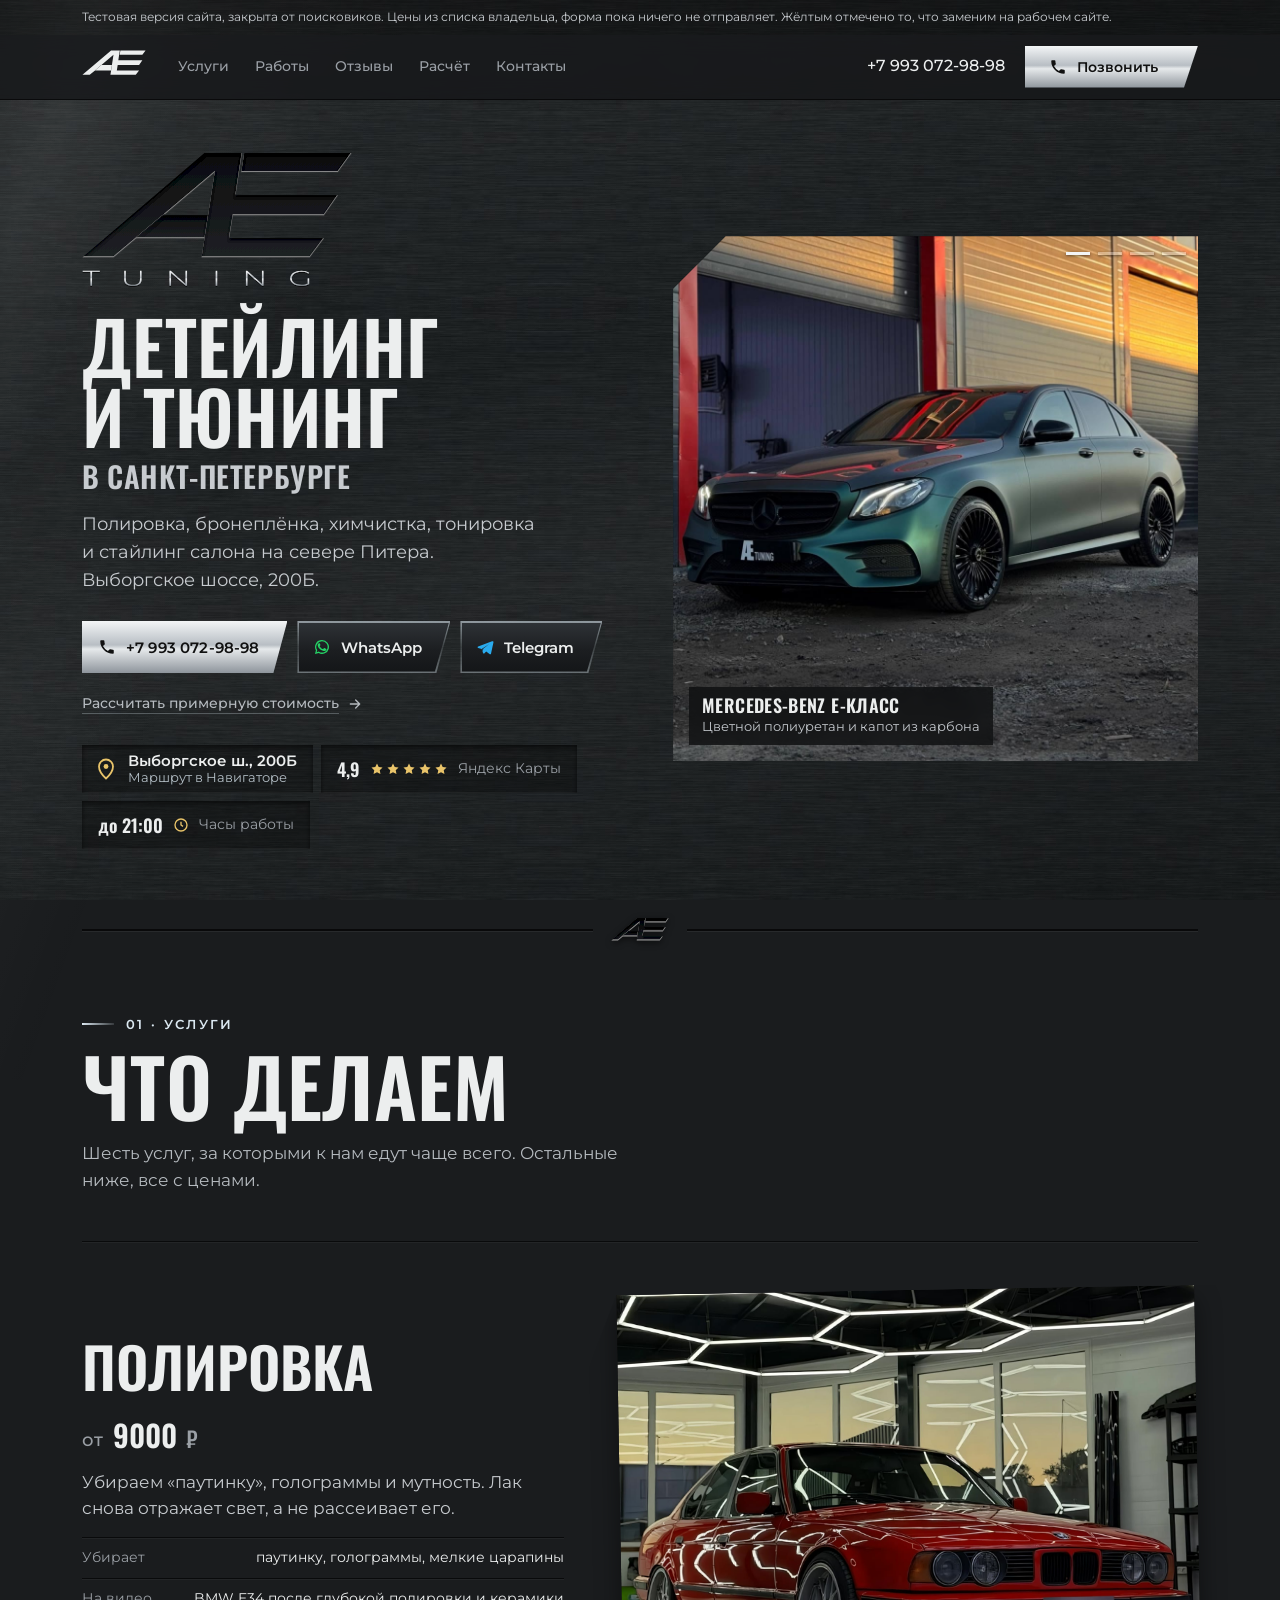
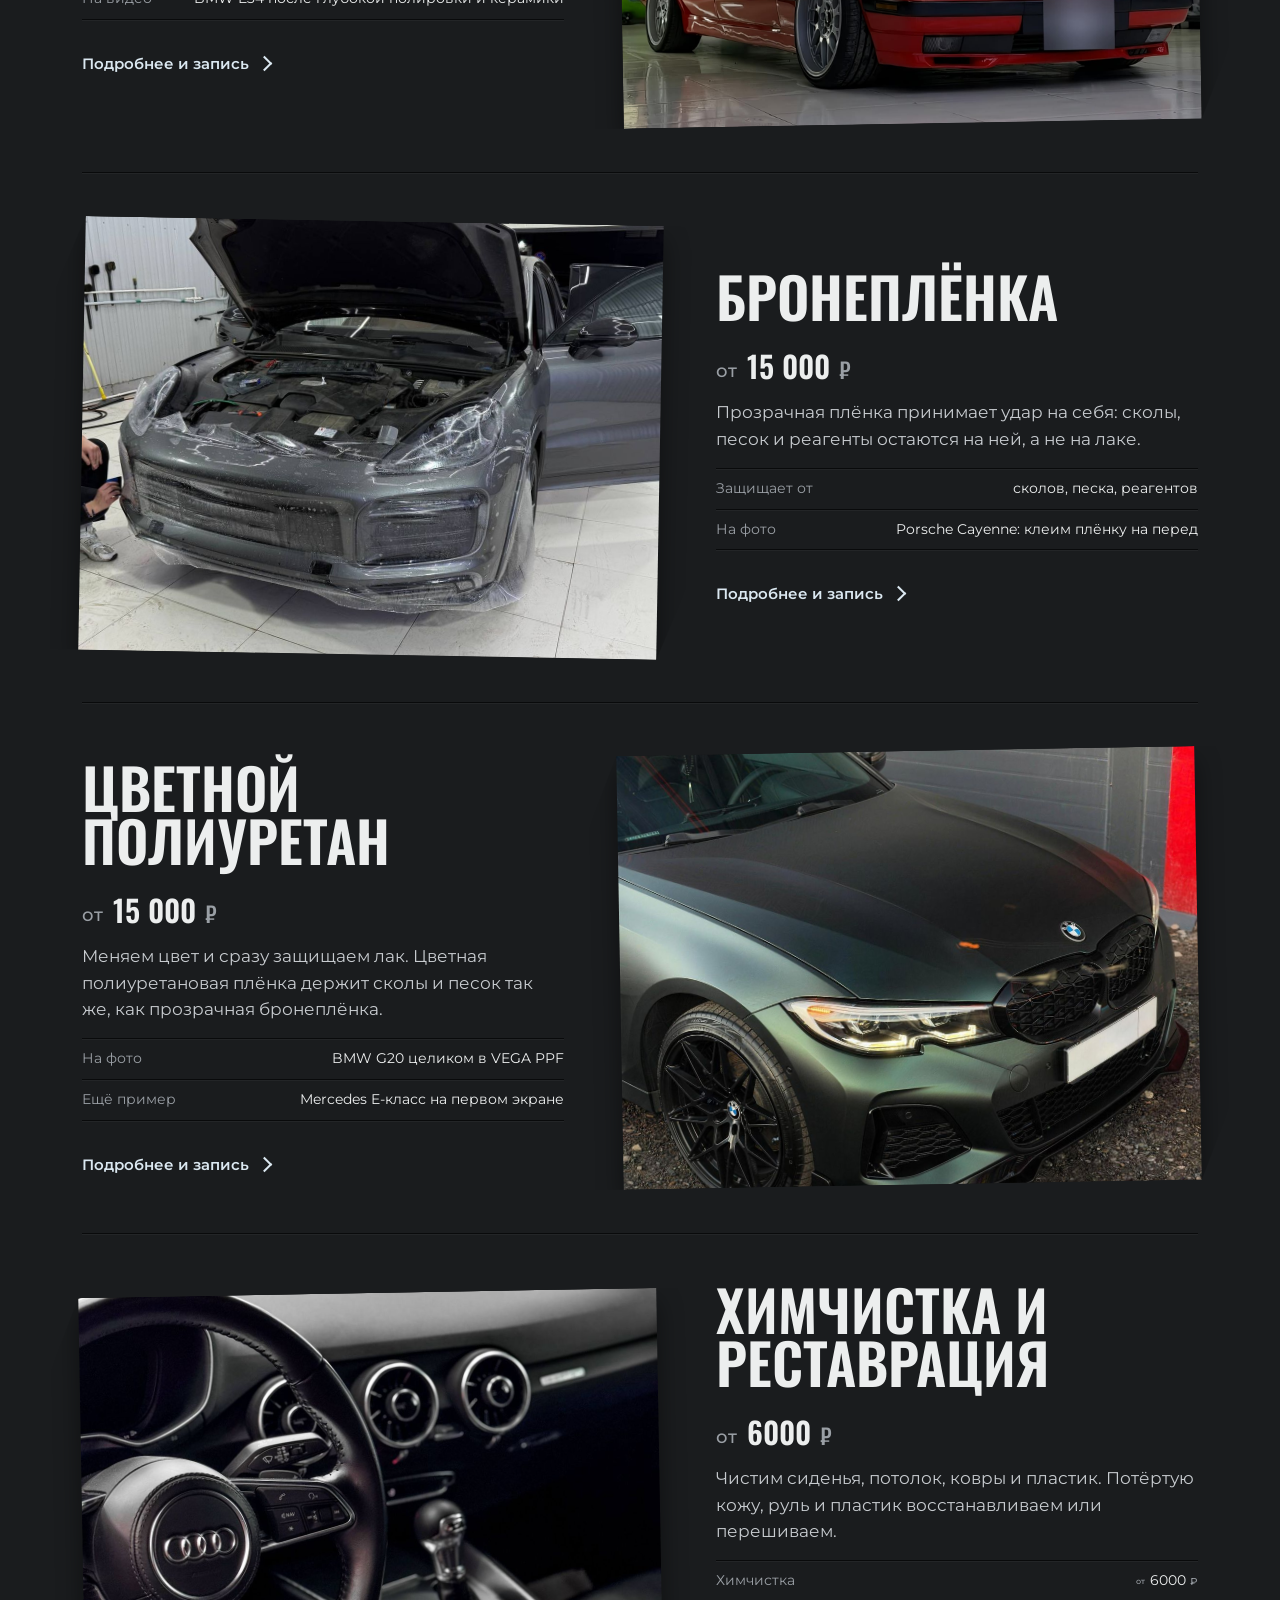
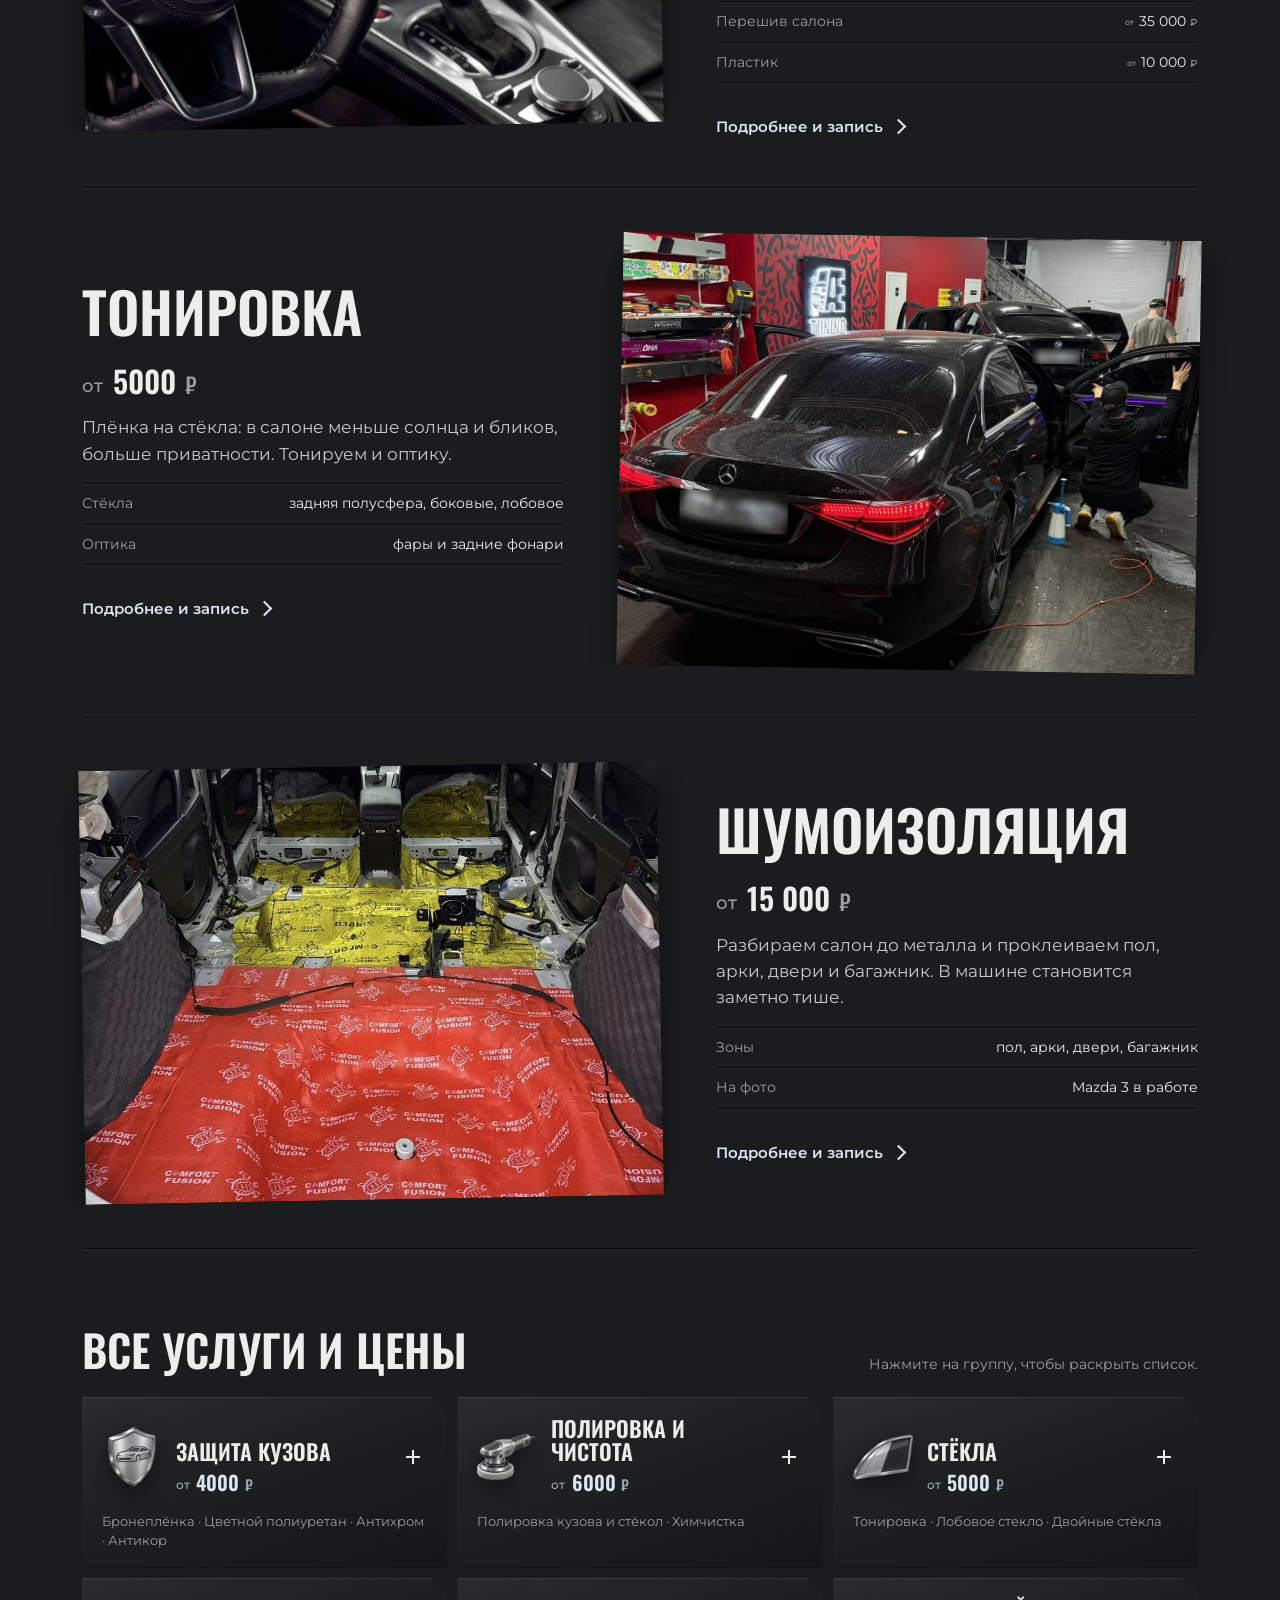
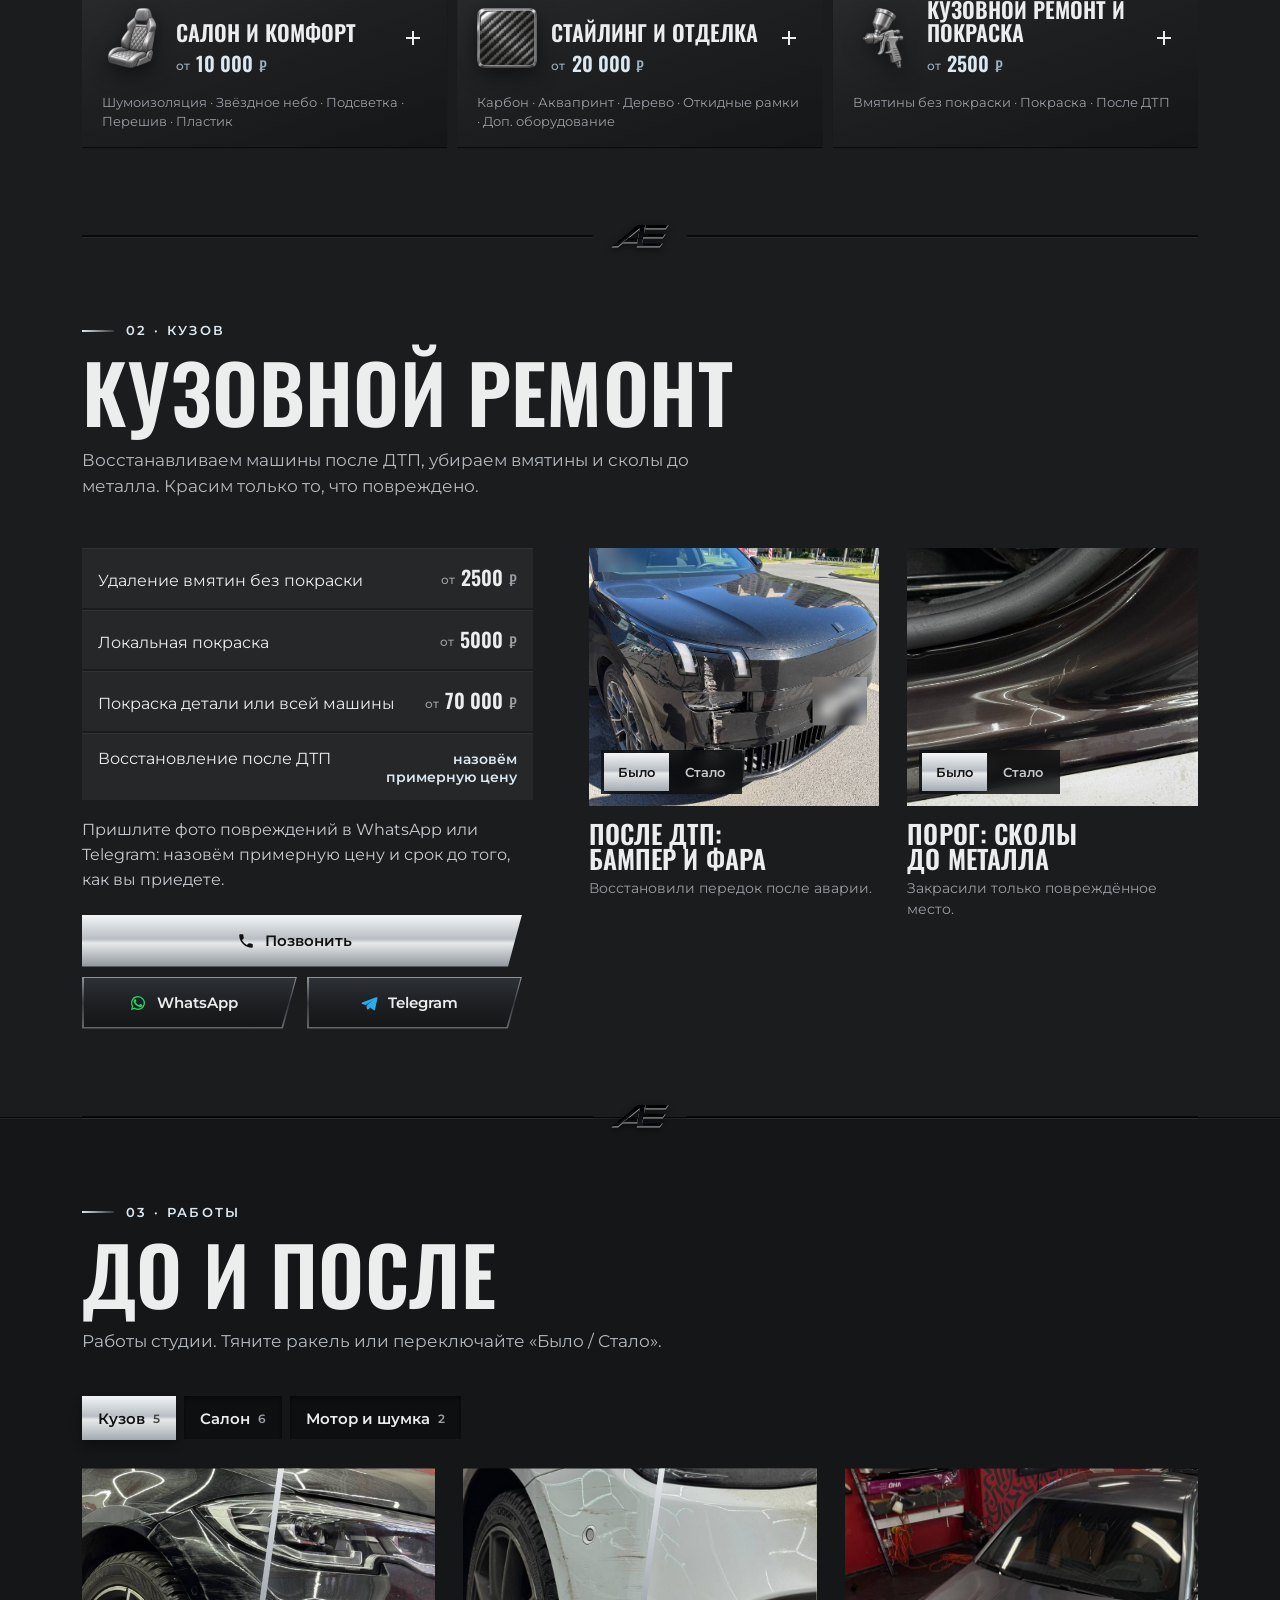
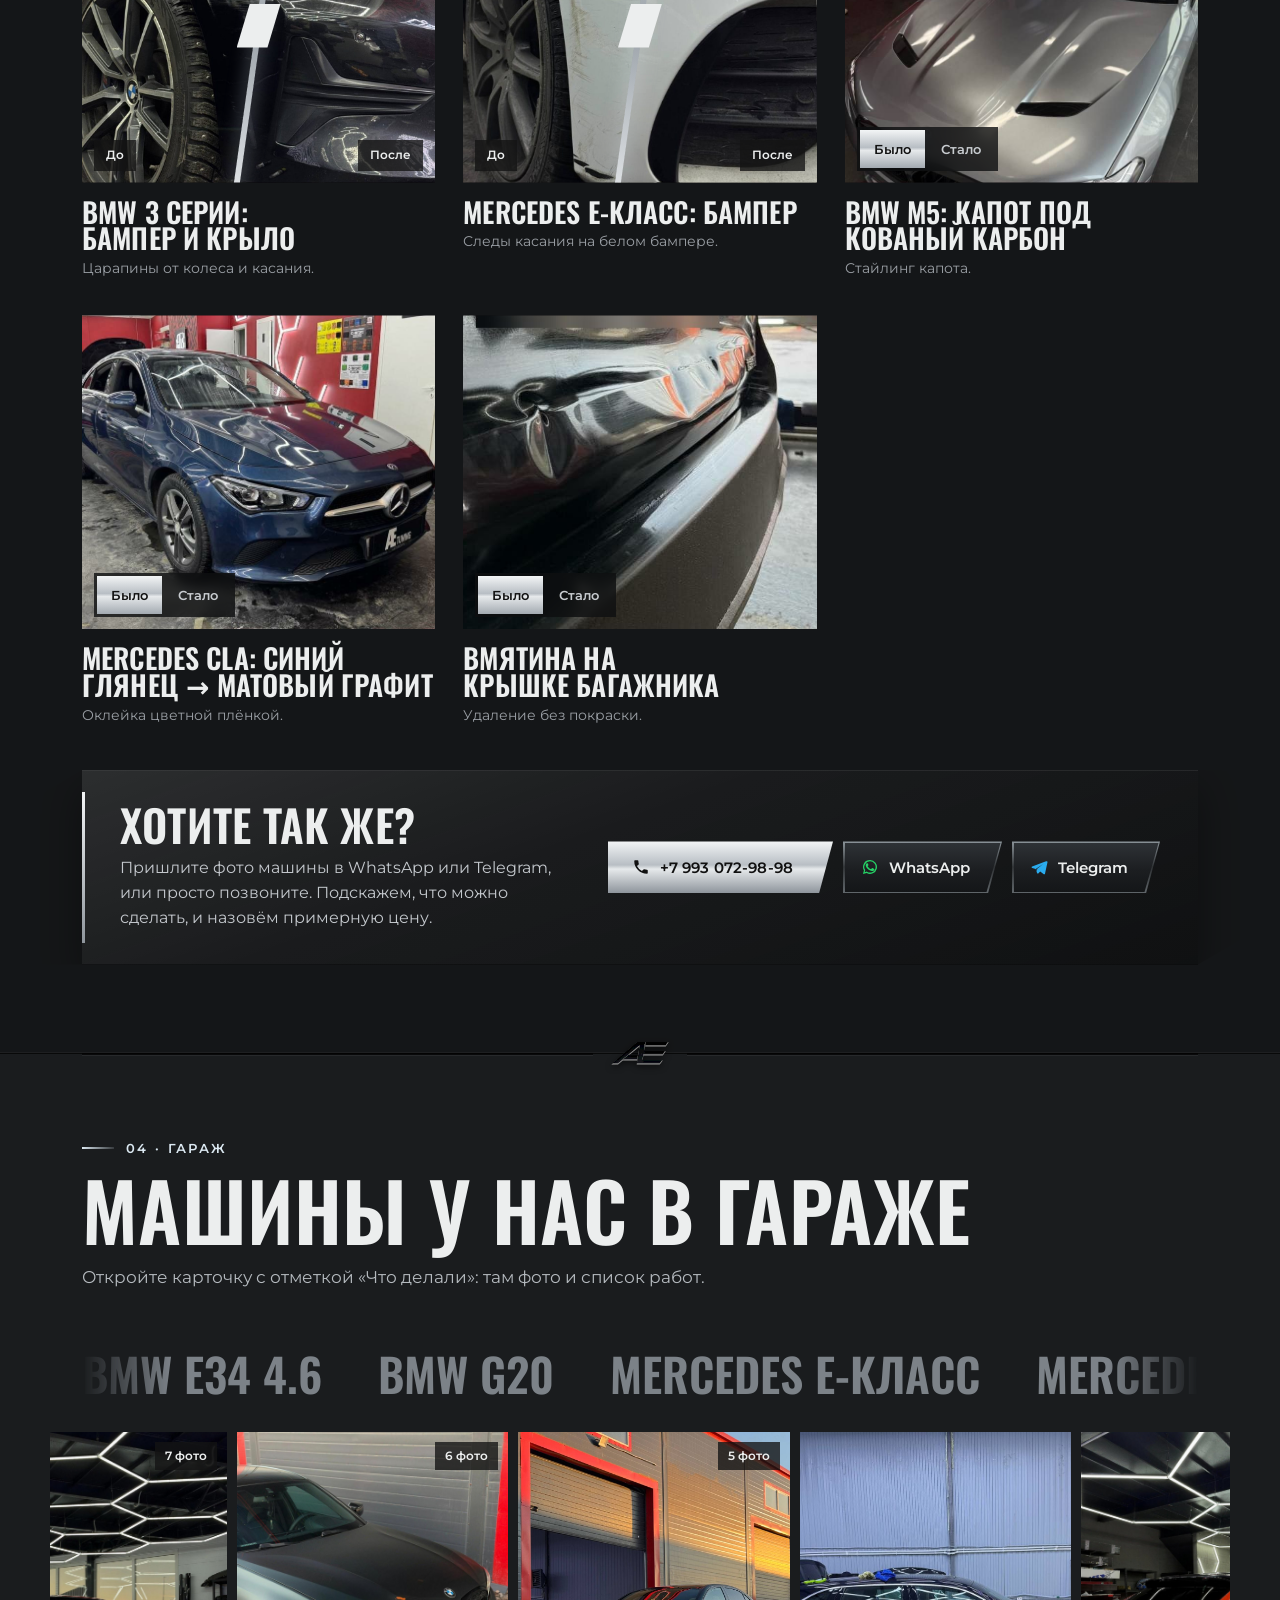
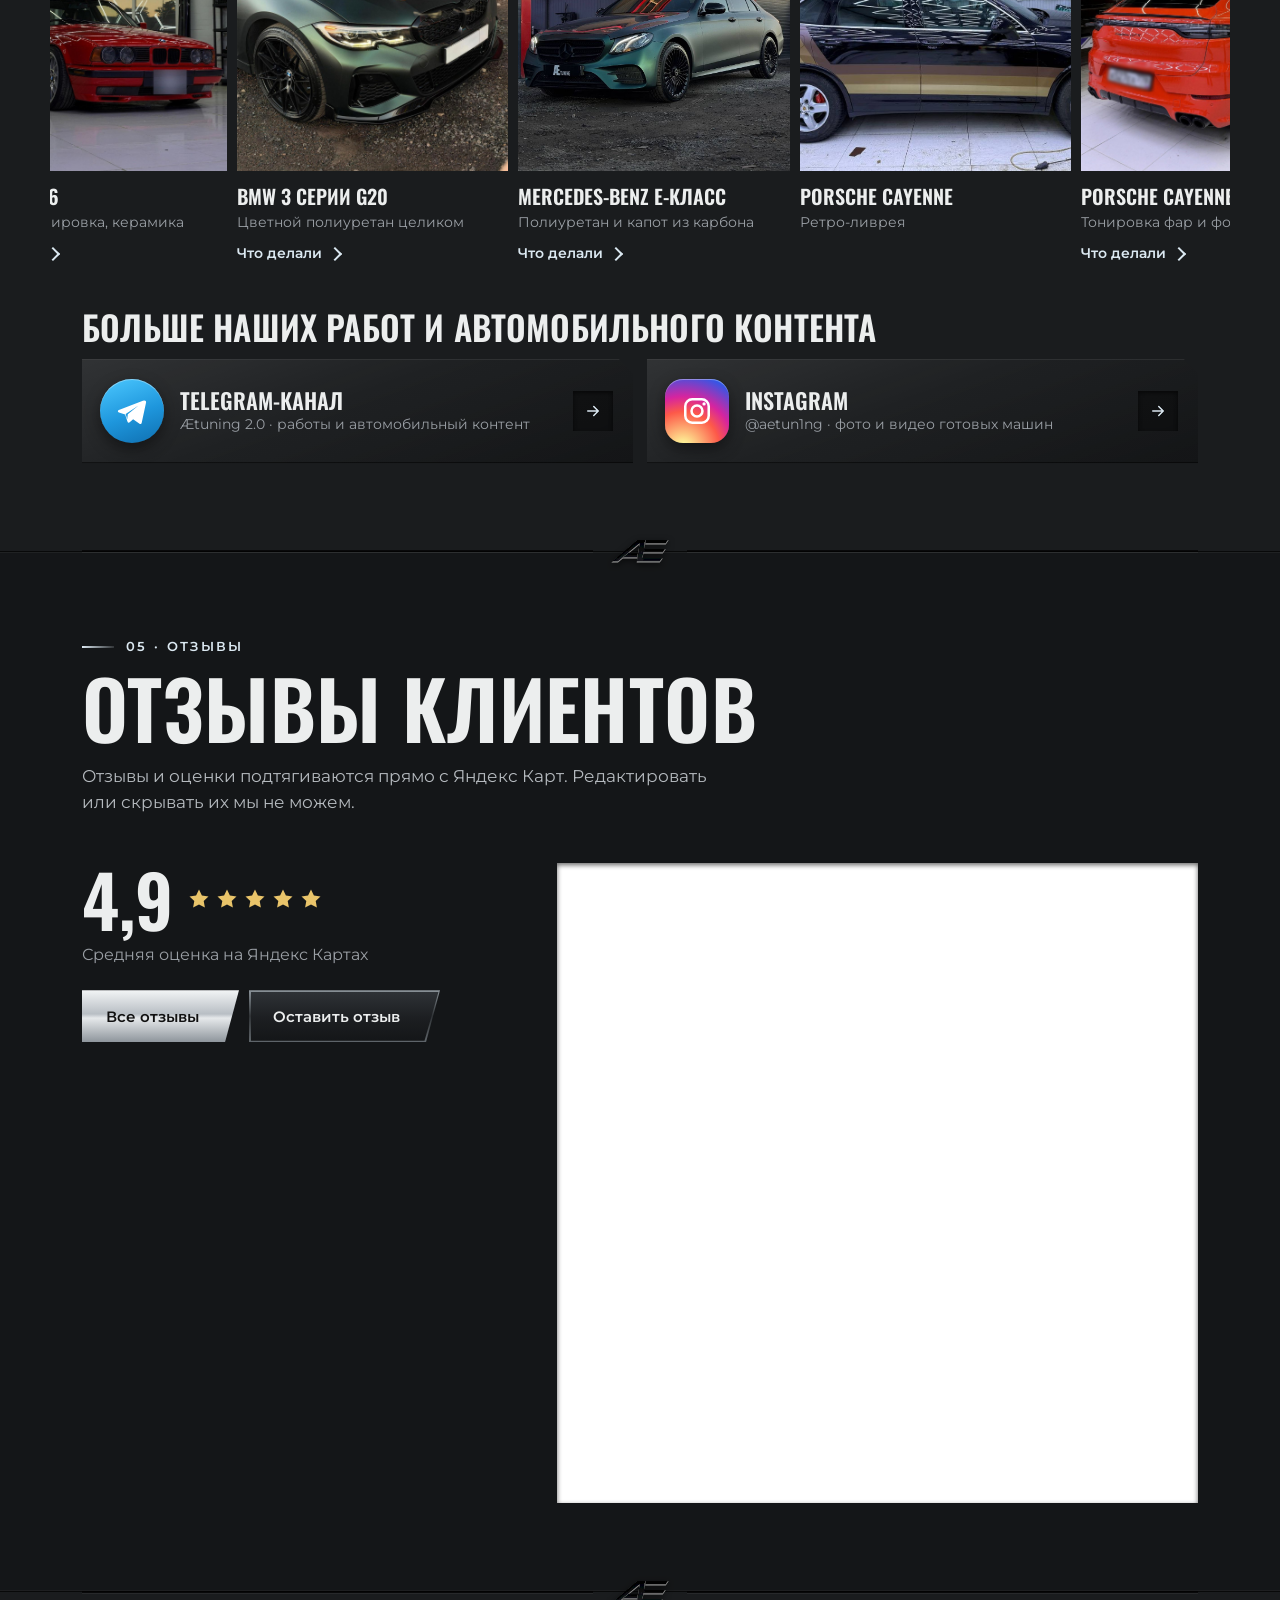
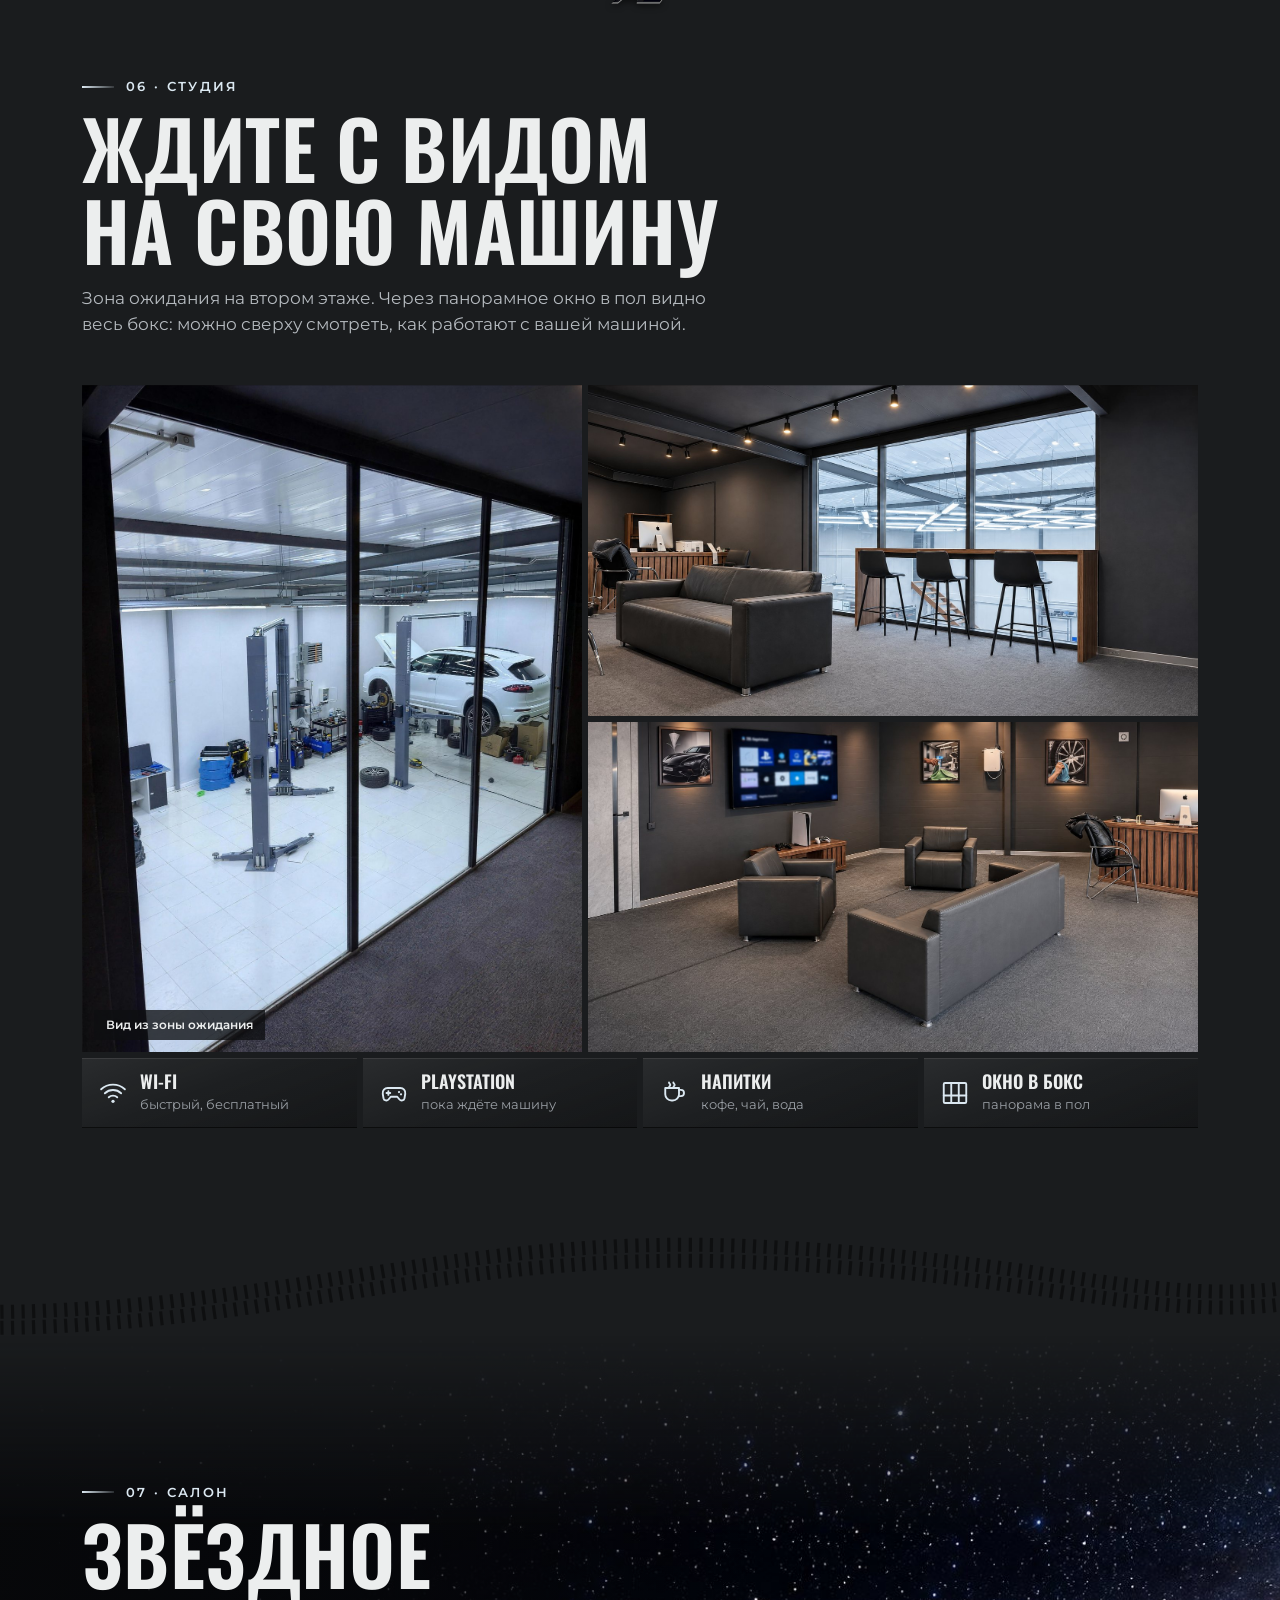
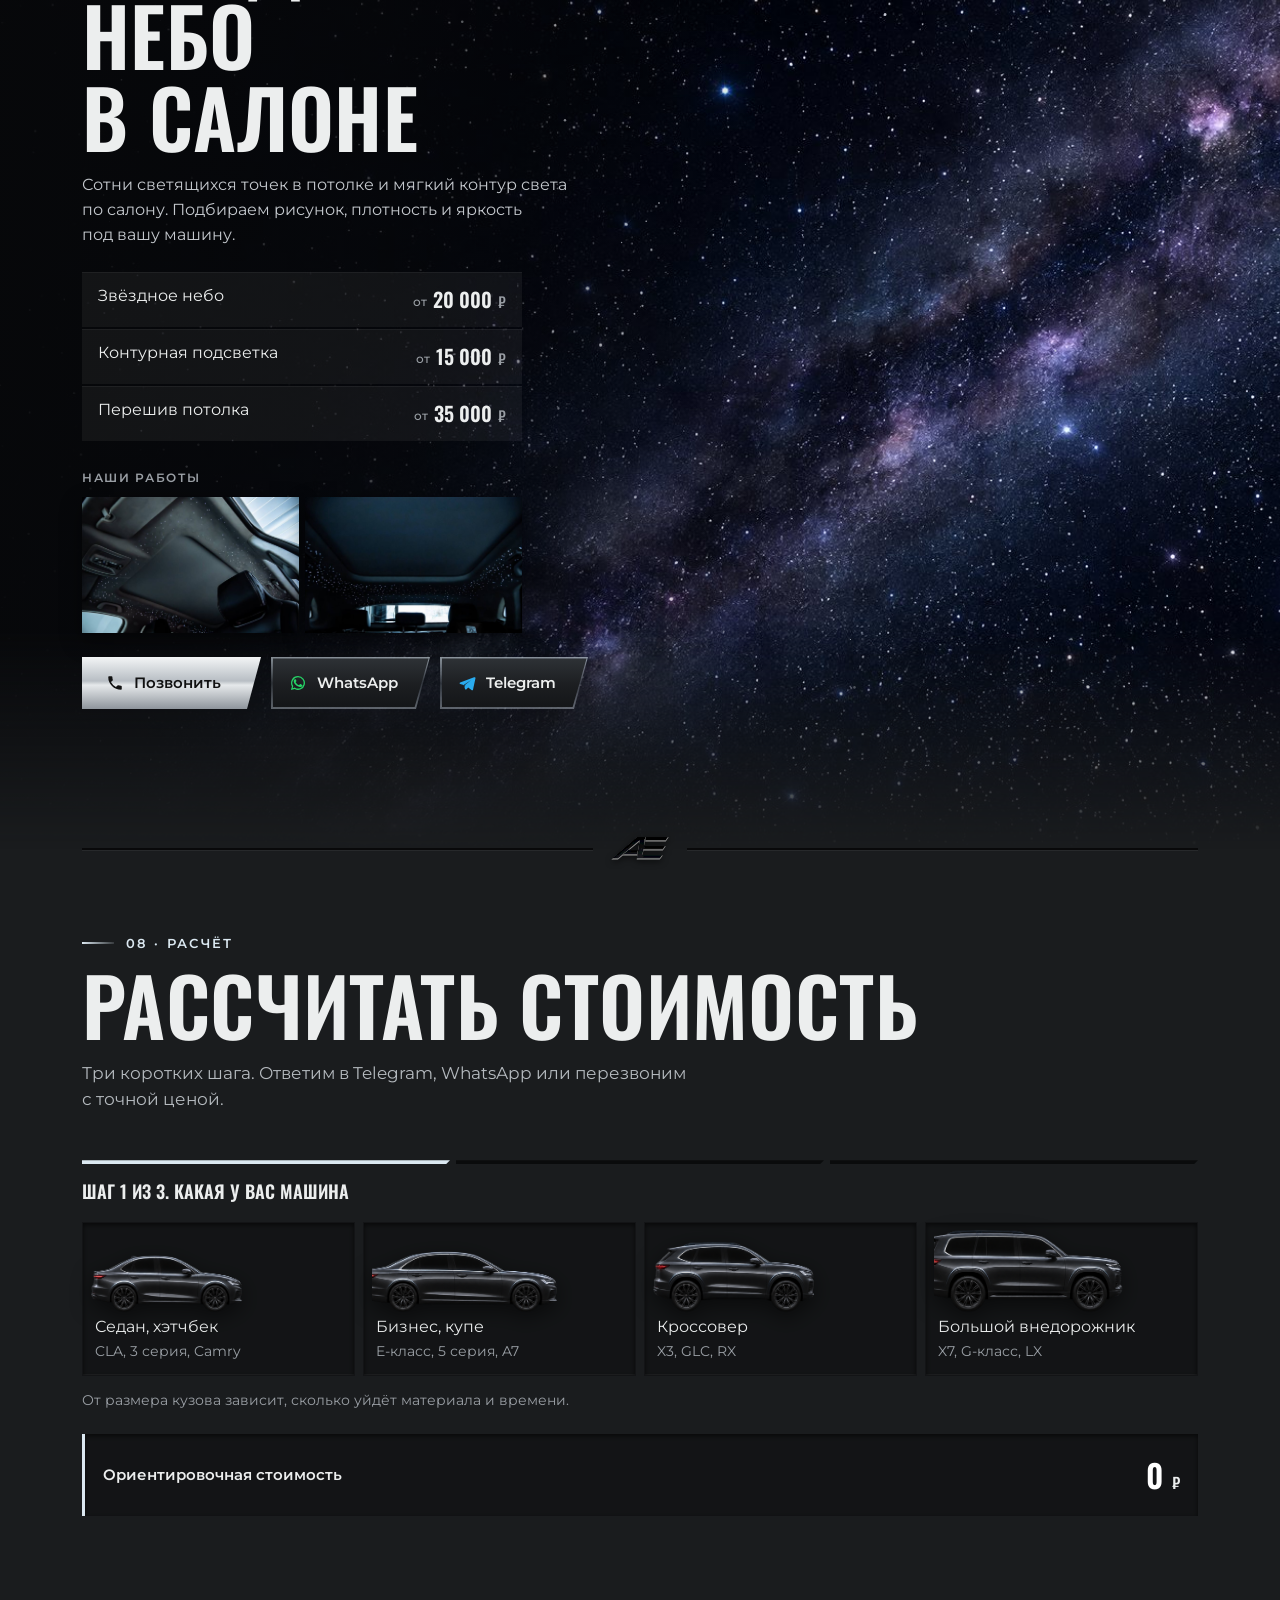
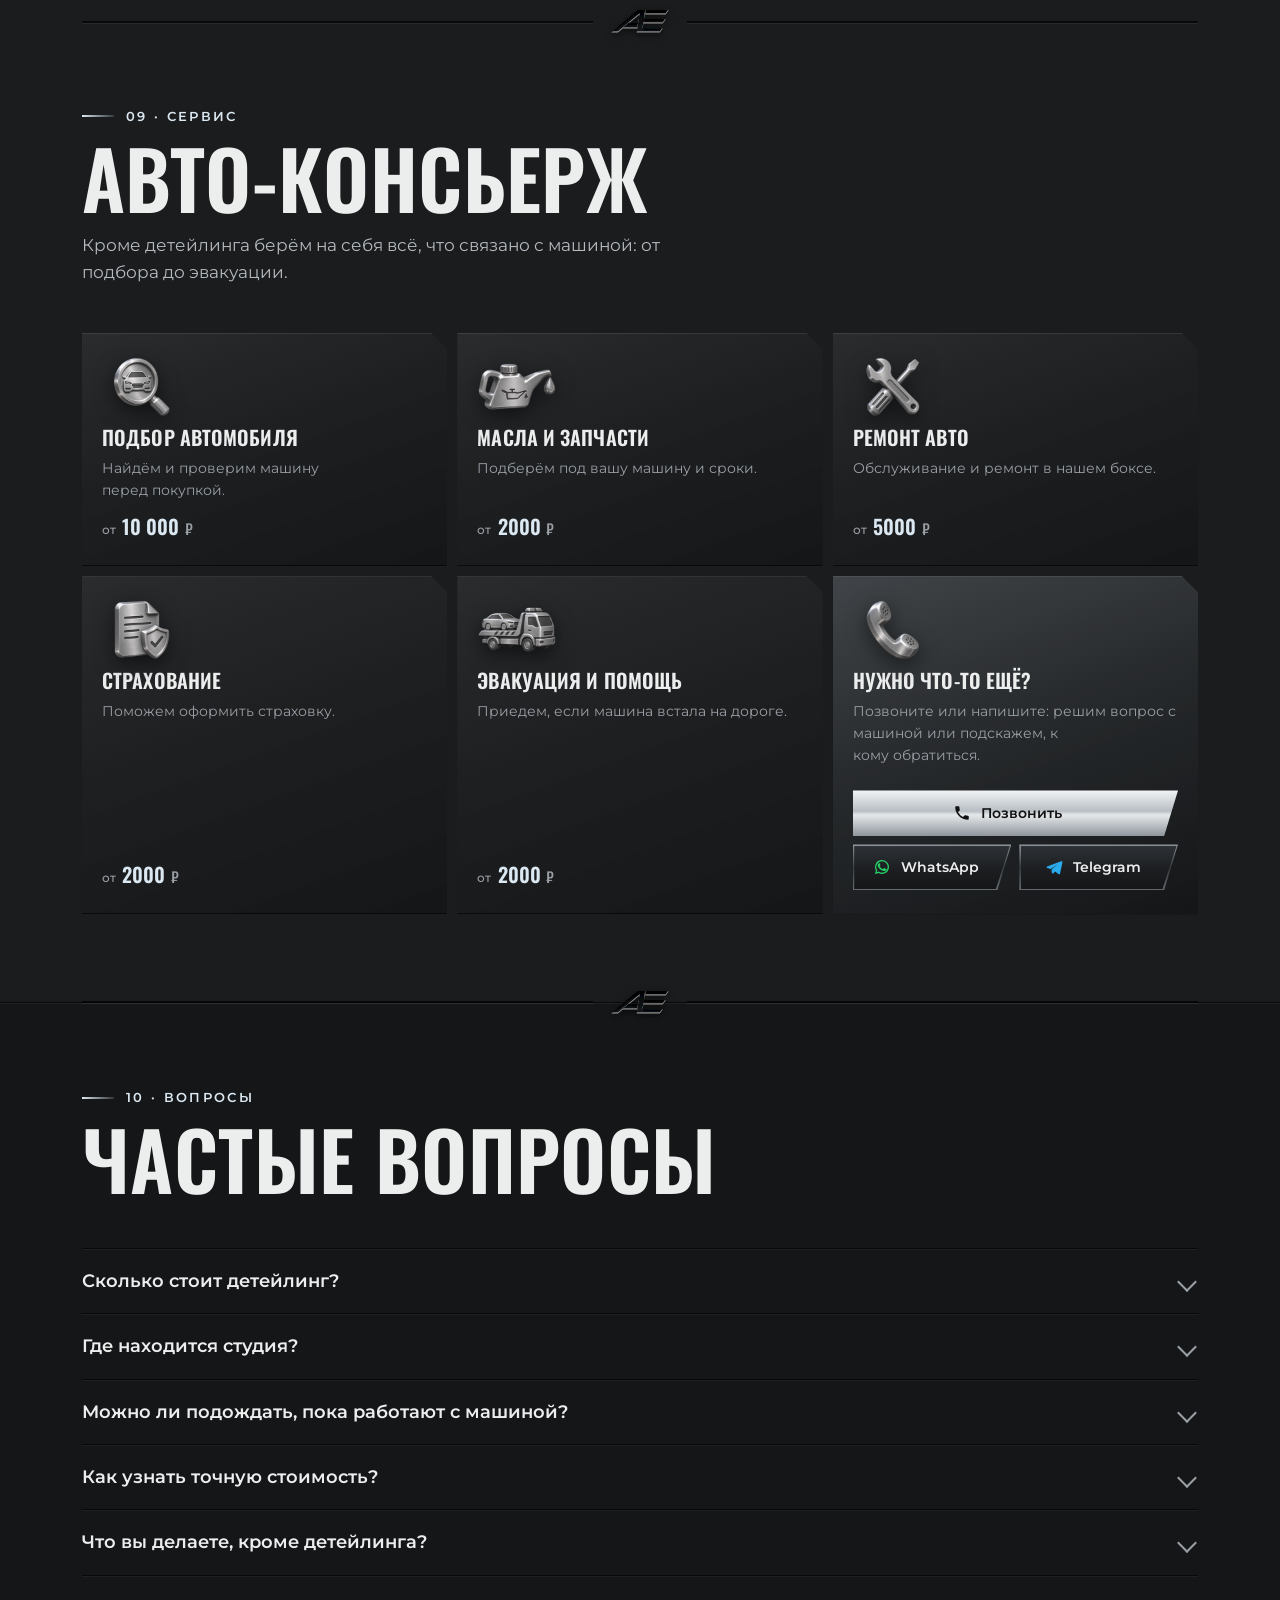
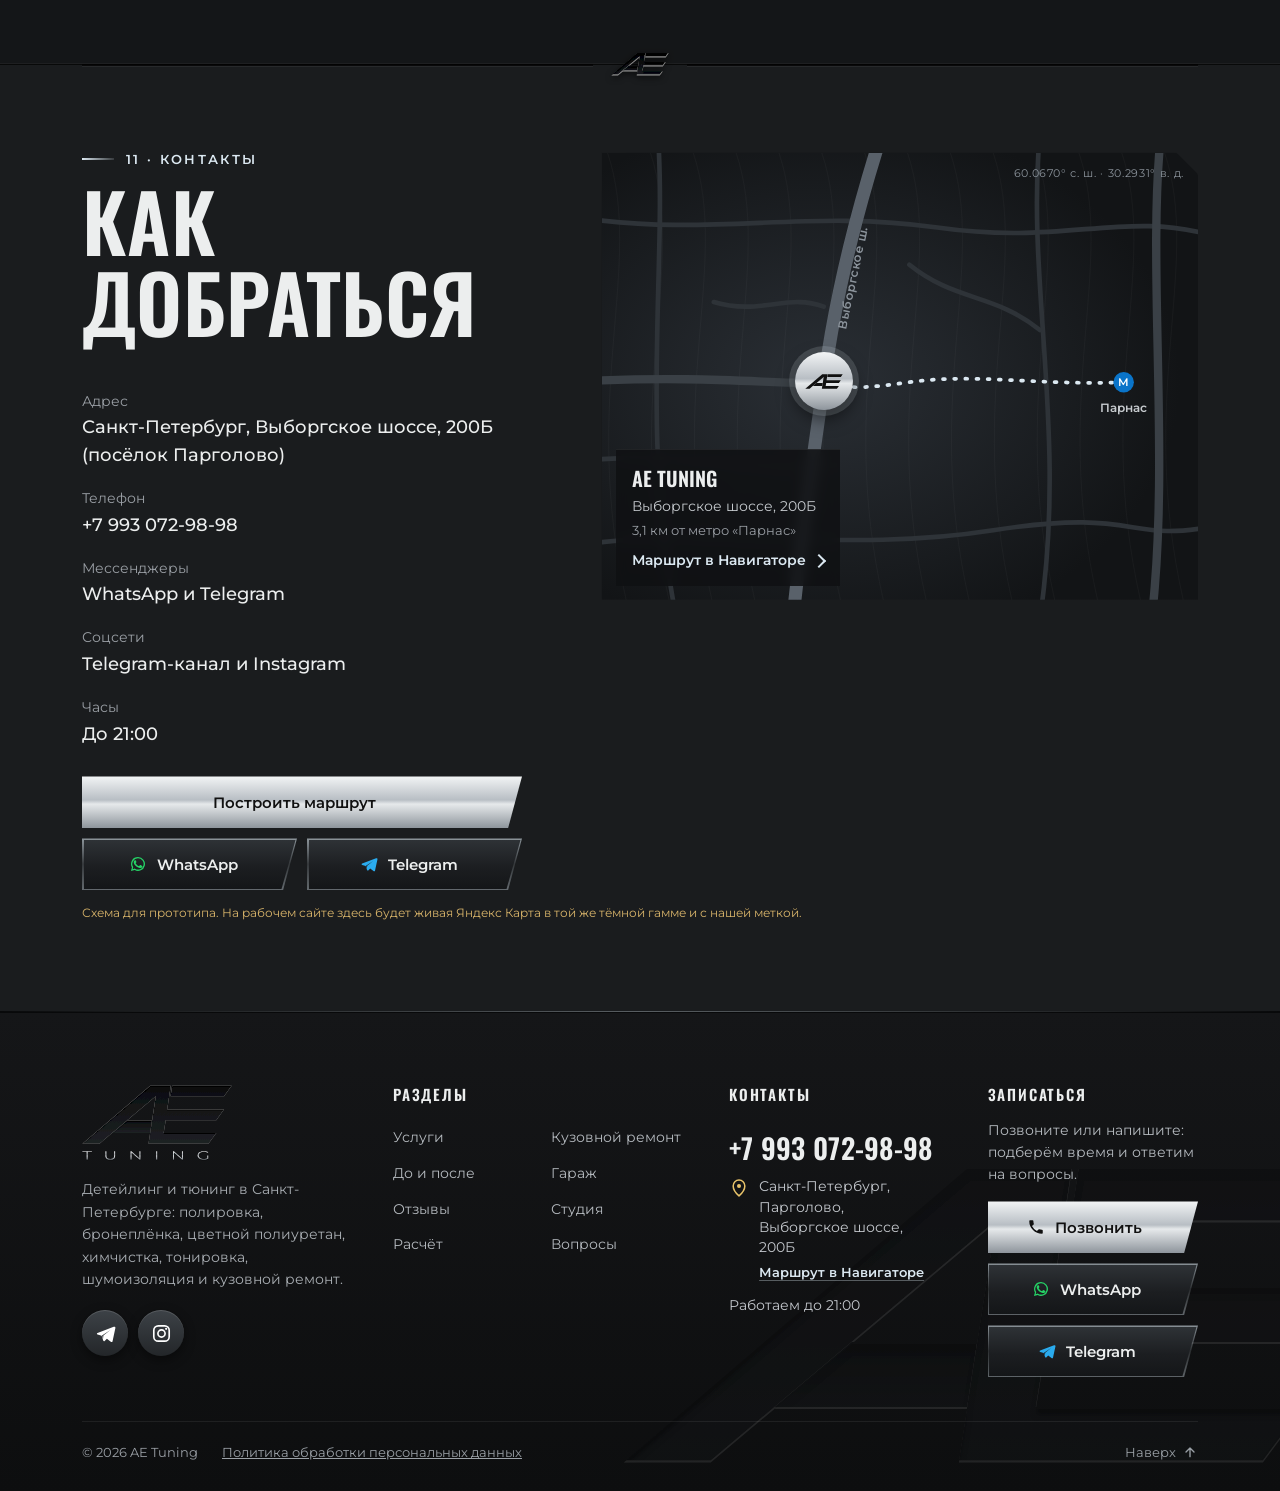
==== commit c17b89b2: "Версия 14: звонок, WhatsApp и Telegram, смена машин на первом экране - Везде одна группа связи: «Поз" ====
--- a/index.html
+++ b/index.html
@@ -30,7 +30,7 @@
     "addressCountry": "RU"
   },
   "hasMap": "https://yandex.ru/maps/org/ayetyuning/84785606799",
-  "sameAs": ["https://yandex.ru/maps/org/ayetyuning/84785606799", "https://instagram.com/aetun1ng"],
+  "sameAs": ["https://yandex.ru/maps/org/ayetyuning/84785606799", "https://www.instagram.com/aetun1ng", "https://t.me/aetunlng"],
   "priceRange": "от 2500 ₽",
   "currenciesAccepted": "RUB",
   "makesOffer": [
@@ -123,15 +123,17 @@
   </svg>
     </div>
     <h1>Детейлинг и тюнинг <span class="h1-sub">в Санкт-Петербурге</span></h1>
-    <div class="hvid">
-      <video id="heroVid" autoplay muted loop playsinline preload="auto" poster="img/hero_poster.jpg" aria-label="Mercedes-Benz E-класс в цветном полиуретане у ворот студии на закате"><source src="img/hero.mp4" type="video/mp4"></video>
-      <span class="vcap">Mercedes-Benz E-класс: цветной полиуретан и капот из карбона</span>
+    <div class="hvid" id="heroShow" aria-label="Наши работы">
+      <figure class="hs on"><video id="heroVid" autoplay muted loop playsinline preload="auto" poster="img/hero_poster.jpg" aria-label="Mercedes-Benz E-класс в цветном полиуретане у ворот студии на закате"><source src="img/hero.mp4" type="video/mp4"></video><figcaption><b>Mercedes-Benz E-класс</b><span>Цветной полиуретан и капот из карбона</span></figcaption></figure>
+      <figure class="hs"><img src="img/e34_34.jpg" alt="Красный BMW E34 4.6 в студии под шестигранными лампами" width="960" height="1280" loading="lazy" decoding="async" style="object-position:50% 62%"><figcaption><b>BMW E34 4.6</b><span>Глубокая полировка и керамика</span></figcaption></figure>
+      <figure class="hs"><img src="img/g20_34.jpg" alt="BMW 3 серии G20 в цветном защитном полиуретане" width="960" height="1280" loading="lazy" decoding="async" style="object-position:50% 60%"><figcaption><b>BMW 3 серии G20</b><span>Целиком в цветном полиуретане</span></figcaption></figure>
+      <figure class="hs"><img src="img/gts_rear.jpg" alt="Оранжевый Porsche Cayenne GTS под шестигранными лампами студии" width="960" height="1280" loading="lazy" decoding="async" style="object-position:50% 58%"><figcaption><b>Porsche Cayenne GTS</b><span>Тонировка фар и фонарей</span></figcaption></figure>
+      <div class="hs-dots"><button type="button" aria-label="Работа 1 из 4"><i></i></button><button type="button" aria-label="Работа 2 из 4"><i></i></button><button type="button" aria-label="Работа 3 из 4"><i></i></button><button type="button" aria-label="Работа 4 из 4"><i></i></button></div>
     </div>
     <p class="lead">Полировка, бронеплёнка, химчистка, тонировка и стайлинг салона на севере Питера. Выборгское шоссе, 200Б.</p>
     <div class="actions">
-      <a class="btn btn-metal" href="tel:+79930729898"><svg class="bi i-ph" viewBox="0 0 24 24" aria-hidden="true"><path d="M6.6 10.8a15.1 15.1 0 0 0 6.6 6.6l2.2-2.2c.3-.3.7-.4 1-.2 1.1.4 2.3.6 3.6.6.6 0 1 .4 1 1V20c0 .6-.4 1-1 1A17 17 0 0 1 3 4c0-.6.4-1 1-1h3.5c.6 0 1 .4 1 1 0 1.3.2 2.5.6 3.6.1.3 0 .7-.2 1z"/></svg><span class="lbl-m">Позвонить</span><span class="lbl-d">+7 993 072-98-98</span></a>
-      <a class="btn btn-ghost" href="https://t.me/+79930729898"><svg class="bi" viewBox="0 0 24 24" aria-hidden="true"><path d="M21.4 4.2 2.9 11.3c-1 .4-1 1.6.1 1.9l4.6 1.4 1.8 5.5c.2.7 1.1.9 1.6.4l2.6-2.4 4.8 3.5c.6.4 1.4.1 1.6-.6l3.3-15.4c.2-.9-.7-1.7-1.6-1.3zM9.6 14.4l-.4 3.7-1.2-3.9 9.6-6.3z"/></svg>Написать в Telegram</a>
-      <a class="calc-link" href="#raschet">Прикинуть стоимость онлайн<svg class="bi" viewBox="0 0 24 24" aria-hidden="true"><path d="M5 12h13M13 6l6 6-6 6" fill="none" stroke="currentColor" stroke-width="2" stroke-linecap="round" stroke-linejoin="round"/></svg></a>
+      <div class="cgrp"><a class="btn btn-metal" href="tel:+79930729898"><svg class="bi i-ph" viewBox="0 0 24 24" aria-hidden="true"><path d="M6.6 10.8a15.1 15.1 0 0 0 6.6 6.6l2.2-2.2c.3-.3.7-.4 1-.2 1.1.4 2.3.6 3.6.6.6 0 1 .4 1 1V20c0 .6-.4 1-1 1A17 17 0 0 1 3 4c0-.6.4-1 1-1h3.5c.6 0 1 .4 1 1 0 1.3.2 2.5.6 3.6.1.3 0 .7-.2 1z"/></svg><span class="lbl-m">Позвонить</span><span class="lbl-d">+7 993 072-98-98</span></a><a class="btn btn-ghost" href="https://wa.me/79930729898" target="_blank" rel="noopener"><svg class="bi i-wa" viewBox="0 0 24 24" aria-hidden="true"><path d="M12 2.6a9.3 9.3 0 0 0-8.1 13.9L2.6 21.4l5-1.3A9.3 9.3 0 1 0 12 2.6zm0 1.8a7.5 7.5 0 1 1-3.9 13.9l-.3-.2-2.9.8.8-2.8-.2-.3A7.5 7.5 0 0 1 12 4.4zM9.1 7.4c-.2-.4-.4-.4-.6-.4h-.5a1 1 0 0 0-.7.3c-.3.3-1 .9-1 2.3s1 2.7 1.1 2.9c.1.2 2 3.1 4.9 4.2 2.4.9 2.9.8 3.4.7.5-.1 1.7-.7 1.9-1.4.2-.7.2-1.3.2-1.4-.1-.1-.3-.2-.6-.4l-2-.9c-.3-.1-.5-.2-.7.2l-.9 1.1c-.2.2-.3.2-.6.1-.3-.2-1.3-.5-2.4-1.5-.9-.8-1.5-1.8-1.7-2.1-.2-.3 0-.5.1-.6l.5-.5c.1-.2.2-.3.3-.5.1-.2 0-.4 0-.5z"/></svg>WhatsApp</a><a class="btn btn-ghost" href="https://t.me/aetun1ng" target="_blank" rel="noopener"><svg class="bi" viewBox="0 0 24 24" aria-hidden="true"><path d="M21.4 4.2 2.9 11.3c-1 .4-1 1.6.1 1.9l4.6 1.4 1.8 5.5c.2.7 1.1.9 1.6.4l2.6-2.4 4.8 3.5c.6.4 1.4.1 1.6-.6l3.3-15.4c.2-.9-.7-1.7-1.6-1.3zM9.6 14.4l-.4 3.7-1.2-3.9 9.6-6.3z"/></svg>Telegram</a></div>
+      <a class="calc-link" href="#raschet">Рассчитать примерную стоимость<svg class="bi" viewBox="0 0 24 24" aria-hidden="true"><path d="M5 12h13M13 6l6 6-6 6" fill="none" stroke="currentColor" stroke-width="2" stroke-linecap="round" stroke-linejoin="round"/></svg></a>
     </div>
     <div class="meta">
       <a class="badge addr js-route" href="https://yandex.ru/maps/?rtext=~60.067030%2C30.293096&amp;rtt=auto" target="_blank" rel="noopener"><svg class="pin-i" viewBox="0 0 24 24" aria-hidden="true"><path d="M12 21.5s-7-6.3-7-12a7 7 0 0 1 14 0c0 5.7-7 12-7 12z"/><circle cx="12" cy="9.5" r="2.4"/></svg><span class="a-txt"><b>Выборгское ш., 200Б</b><span class="src">Маршрут в Навигаторе</span></span></a>
@@ -190,11 +192,11 @@
       </article>
       <article class="svc-row groove-b" data-svc="tonirovka" tabindex="0" role="button" aria-haspopup="dialog">
         <h3 data-mask>Тонировка</h3>
-        <div class="pic" data-wipe style="--tilt:1deg"><img src="img/tint.jpg" alt="Затонированные задние стёкла тёмного седана в студии" width="1200" height="900" loading="lazy"></div>
+        <div class="pic" data-wipe style="--tilt:1deg"><img src="img/tint.jpg" alt="Mercedes S-класс: мастер тонирует стёкла в студии AE Tuning" width="1200" height="900" loading="lazy"></div>
         <div class="info">
           <p class="price"><span class="ot">от</span> 5000 <span class="rub">₽</span></p>
-          <p class="desc">Плёнка на стёкла: в салоне меньше солнца и бликов, больше приватности.</p>
-          <dl class="spec groove-t"><div class="groove-b"><dt>Стёкла</dt><dd>задняя полусфера, боковые, лобовое</dd></div></dl>
+          <p class="desc">Плёнка на стёкла: в салоне меньше солнца и бликов, больше приватности. Тонируем и оптику.</p>
+          <dl class="spec groove-t"><div class="groove-b"><dt>Стёкла</dt><dd>задняя полусфера, боковые, лобовое</dd></div><div class="groove-b"><dt>Оптика</dt><dd>фары и задние фонари</dd></div></dl>
           <span class="more">Подробнее и запись</span>
         </div>
       </article>
@@ -252,13 +254,10 @@
           <li><span>Удаление вмятин без покраски</span><b><span class="ot">от</span> 2500 <span class="rub">₽</span></b></li>
           <li><span>Локальная покраска</span><b><span class="ot">от</span> 5000 <span class="rub">₽</span></b></li>
           <li><span>Покраска детали или всей машины</span><b><span class="ot">от</span> 70 000 <span class="rub">₽</span></b></li>
-          <li><span>Восстановление после ДТП</span><b>оценим по фото</b></li>
+          <li><span>Восстановление после ДТП</span><b class="est">назовём примерную цену</b></li>
         </ul>
-        <p class="kz-note">Пришлите фото повреждений в Telegram: назовём цену и срок до того, как вы приедете.</p>
-        <div class="kz-btns">
-          <a class="btn btn-metal" href="https://t.me/+79930729898">Прислать фото<svg class="bi" viewBox="0 0 24 24" aria-hidden="true"><path d="M5 12h13M13 6l6 6-6 6" fill="none" stroke="currentColor" stroke-width="2" stroke-linecap="round" stroke-linejoin="round"/></svg></a>
-          <a class="btn btn-ghost" href="tel:+79930729898"><svg class="bi i-ph" viewBox="0 0 24 24" aria-hidden="true"><path d="M6.6 10.8a15.1 15.1 0 0 0 6.6 6.6l2.2-2.2c.3-.3.7-.4 1-.2 1.1.4 2.3.6 3.6.6.6 0 1 .4 1 1V20c0 .6-.4 1-1 1A17 17 0 0 1 3 4c0-.6.4-1 1-1h3.5c.6 0 1 .4 1 1 0 1.3.2 2.5.6 3.6.1.3 0 .7-.2 1z"/></svg><span class="lbl-m">Позвонить</span><span class="lbl-d">+7 993 072-98-98</span></a>
-        </div>
+        <p class="kz-note">Пришлите фото повреждений в WhatsApp или Telegram: назовём примерную цену и срок до того, как вы приедете.</p>
+        <div class="cgrp kz-btns short"><a class="btn btn-metal" href="tel:+79930729898"><svg class="bi i-ph" viewBox="0 0 24 24" aria-hidden="true"><path d="M6.6 10.8a15.1 15.1 0 0 0 6.6 6.6l2.2-2.2c.3-.3.7-.4 1-.2 1.1.4 2.3.6 3.6.6.6 0 1 .4 1 1V20c0 .6-.4 1-1 1A17 17 0 0 1 3 4c0-.6.4-1 1-1h3.5c.6 0 1 .4 1 1 0 1.3.2 2.5.6 3.6.1.3 0 .7-.2 1z"/></svg><span class="lbl-m">Позвонить</span><span class="lbl-d">+7 993 072-98-98</span></a><a class="btn btn-ghost" href="https://wa.me/79930729898" target="_blank" rel="noopener"><svg class="bi i-wa" viewBox="0 0 24 24" aria-hidden="true"><path d="M12 2.6a9.3 9.3 0 0 0-8.1 13.9L2.6 21.4l5-1.3A9.3 9.3 0 1 0 12 2.6zm0 1.8a7.5 7.5 0 1 1-3.9 13.9l-.3-.2-2.9.8.8-2.8-.2-.3A7.5 7.5 0 0 1 12 4.4zM9.1 7.4c-.2-.4-.4-.4-.6-.4h-.5a1 1 0 0 0-.7.3c-.3.3-1 .9-1 2.3s1 2.7 1.1 2.9c.1.2 2 3.1 4.9 4.2 2.4.9 2.9.8 3.4.7.5-.1 1.7-.7 1.9-1.4.2-.7.2-1.3.2-1.4-.1-.1-.3-.2-.6-.4l-2-.9c-.3-.1-.5-.2-.7.2l-.9 1.1c-.2.2-.3.2-.6.1-.3-.2-1.3-.5-2.4-1.5-.9-.8-1.5-1.8-1.7-2.1-.2-.3 0-.5.1-.6l.5-.5c.1-.2.2-.3.3-.5.1-.2 0-.4 0-.5z"/></svg>WhatsApp</a><a class="btn btn-ghost" href="https://t.me/aetun1ng" target="_blank" rel="noopener"><svg class="bi" viewBox="0 0 24 24" aria-hidden="true"><path d="M21.4 4.2 2.9 11.3c-1 .4-1 1.6.1 1.9l4.6 1.4 1.8 5.5c.2.7 1.1.9 1.6.4l2.6-2.4 4.8 3.5c.6.4 1.4.1 1.6-.6l3.3-15.4c.2-.9-.7-1.7-1.6-1.3zM9.6 14.4l-.4 3.7-1.2-3.9 9.6-6.3z"/></svg>Telegram</a></div>
       </div>
       <div class="kz-cases">
       <article class="case" data-cat="kuzov">
@@ -288,7 +287,7 @@
   <div class="wrap">
     <div class="sec-head"><span class="eyebrow">03 · Работы</span><h2 data-mask>До и после</h2><p>Работы студии. Тяните ракель или переключайте «Было / Стало».</p></div>
     <div class="wchips" role="group" aria-label="Какие работы показать">
-      <button type="button" data-cat="kuzov" aria-pressed="true">Кузов <b>6</b></button>
+      <button type="button" data-cat="kuzov" aria-pressed="true">Кузов <b>5</b></button>
       <button type="button" data-cat="salon" aria-pressed="false">Салон <b>6</b></button>
       <button type="button" data-cat="motor" aria-pressed="false">Мотор и шумка <b>2</b></button>
     </div>
@@ -316,15 +315,6 @@
         <p class="cap">Следы касания на белом бампере.</p>
       </article>
       <article class="case" data-cat="kuzov">
-        <div class="frame split" data-wipe>
-          <img src="img/renault_5050.jpg" alt="Капот Renault: левая половина отполирована и блестит, правая ещё тусклая" loading="lazy" decoding="async">
-          <span class="mid" aria-hidden="true"></span>
-          <span class="tag l">После</span><span class="tag r">До</span>
-        </div>
-        <h3>Renault: полировка за день</h3>
-        <p class="cap">Утром машину отдали, вечером забрали.</p>
-      </article>
-      <article class="case" data-cat="kuzov">
         <div class="frame flip" data-wipe>
           <img class="b" src="img/m5hood_b.jpg" alt="Серебристый капот BMW M5 до работ" loading="lazy" decoding="async" style="object-position:50% 50%">
           <img class="a" src="img/m5hood_a.jpg" alt="Капот BMW M5 под кованый карбон после работ" loading="lazy" decoding="async" style="object-position:50% 50%">
@@ -434,9 +424,10 @@
         <p class="cap">Разобрали салон до металла, проклеили пол и арки.</p>
       </article>
     </div>
+    <button class="btn btn-ghost wmore" type="button" id="wMore" hidden>Показать ещё</button>
     <div class="cta-band" data-wipe>
-      <div class="cb-t"><h3>Хотите так же?</h3><p>Пришлите фото машины в Telegram или позвоните. Подскажем, что можно сделать и сколько это будет стоить.</p></div>
-      <div class="cb-b"><a class="btn btn-metal" href="tel:+79930729898"><svg class="bi i-ph" viewBox="0 0 24 24" aria-hidden="true"><path d="M6.6 10.8a15.1 15.1 0 0 0 6.6 6.6l2.2-2.2c.3-.3.7-.4 1-.2 1.1.4 2.3.6 3.6.6.6 0 1 .4 1 1V20c0 .6-.4 1-1 1A17 17 0 0 1 3 4c0-.6.4-1 1-1h3.5c.6 0 1 .4 1 1 0 1.3.2 2.5.6 3.6.1.3 0 .7-.2 1z"/></svg><span class="lbl-m">Позвонить</span><span class="lbl-d">+7 993 072-98-98</span></a><a class="btn btn-ghost" href="https://t.me/+79930729898"><svg class="bi" viewBox="0 0 24 24" aria-hidden="true"><path d="M21.4 4.2 2.9 11.3c-1 .4-1 1.6.1 1.9l4.6 1.4 1.8 5.5c.2.7 1.1.9 1.6.4l2.6-2.4 4.8 3.5c.6.4 1.4.1 1.6-.6l3.3-15.4c.2-.9-.7-1.7-1.6-1.3zM9.6 14.4l-.4 3.7-1.2-3.9 9.6-6.3z"/></svg>Написать в Telegram</a></div>
+      <div class="cb-t"><h3>Хотите так же?</h3><p>Пришлите фото машины в WhatsApp или Telegram, или просто позвоните. Подскажем, что можно сделать, и назовём примерную цену.</p></div>
+      <div class="cgrp cb-b"><a class="btn btn-metal" href="tel:+79930729898"><svg class="bi i-ph" viewBox="0 0 24 24" aria-hidden="true"><path d="M6.6 10.8a15.1 15.1 0 0 0 6.6 6.6l2.2-2.2c.3-.3.7-.4 1-.2 1.1.4 2.3.6 3.6.6.6 0 1 .4 1 1V20c0 .6-.4 1-1 1A17 17 0 0 1 3 4c0-.6.4-1 1-1h3.5c.6 0 1 .4 1 1 0 1.3.2 2.5.6 3.6.1.3 0 .7-.2 1z"/></svg><span class="lbl-m">Позвонить</span><span class="lbl-d">+7 993 072-98-98</span></a><a class="btn btn-ghost" href="https://wa.me/79930729898" target="_blank" rel="noopener"><svg class="bi i-wa" viewBox="0 0 24 24" aria-hidden="true"><path d="M12 2.6a9.3 9.3 0 0 0-8.1 13.9L2.6 21.4l5-1.3A9.3 9.3 0 1 0 12 2.6zm0 1.8a7.5 7.5 0 1 1-3.9 13.9l-.3-.2-2.9.8.8-2.8-.2-.3A7.5 7.5 0 0 1 12 4.4zM9.1 7.4c-.2-.4-.4-.4-.6-.4h-.5a1 1 0 0 0-.7.3c-.3.3-1 .9-1 2.3s1 2.7 1.1 2.9c.1.2 2 3.1 4.9 4.2 2.4.9 2.9.8 3.4.7.5-.1 1.7-.7 1.9-1.4.2-.7.2-1.3.2-1.4-.1-.1-.3-.2-.6-.4l-2-.9c-.3-.1-.5-.2-.7.2l-.9 1.1c-.2.2-.3.2-.6.1-.3-.2-1.3-.5-2.4-1.5-.9-.8-1.5-1.8-1.7-2.1-.2-.3 0-.5.1-.6l.5-.5c.1-.2.2-.3.3-.5.1-.2 0-.4 0-.5z"/></svg>WhatsApp</a><a class="btn btn-ghost" href="https://t.me/aetun1ng" target="_blank" rel="noopener"><svg class="bi" viewBox="0 0 24 24" aria-hidden="true"><path d="M21.4 4.2 2.9 11.3c-1 .4-1 1.6.1 1.9l4.6 1.4 1.8 5.5c.2.7 1.1.9 1.6.4l2.6-2.4 4.8 3.5c.6.4 1.4.1 1.6-.6l3.3-15.4c.2-.9-.7-1.7-1.6-1.3zM9.6 14.4l-.4 3.7-1.2-3.9 9.6-6.3z"/></svg>Telegram</a></div>
     </div>
   </div>
 </section>
@@ -445,30 +436,23 @@
 <section id="mashiny">
   <div class="wrap">
     <div class="sec-head"><span class="eyebrow">04 · Гараж</span><h2 data-mask>Машины у нас в гараже</h2><p>Откройте карточку с отметкой «Что делали»: там фото и список работ.</p></div>
-    <div class="ticker" aria-hidden="true"><div class="run"><span>BMW E34 4.6</span><span>BMW G20</span><span>Mercedes E-класс</span><span>Mercedes S-класс</span><span>Haval</span><span>Rolls-Royce Wraith</span><span>BMW M5</span><span>Porsche Cayenne</span><span>Porsche Taycan</span><span>Mercedes CLA</span><span>BMW E34 4.6</span><span>BMW G20</span><span>Mercedes E-класс</span><span>Mercedes S-класс</span><span>Haval</span><span>Rolls-Royce Wraith</span><span>BMW M5</span><span>Porsche Cayenne</span><span>Porsche Taycan</span><span>Mercedes CLA</span></div></div>
+    <div class="ticker" aria-hidden="true"><div class="run"><span>BMW E34 4.6</span><span>BMW G20</span><span>Mercedes E-класс</span><span>Mercedes S-класс</span><span>Porsche Cayenne GTS</span><span>Rolls-Royce Wraith</span><span>BMW M5</span><span>Porsche Cayenne</span><span>Porsche Taycan</span><span>Mercedes CLA</span><span>BMW E34 4.6</span><span>BMW G20</span><span>Mercedes E-класс</span><span>Mercedes S-класс</span><span>Porsche Cayenne GTS</span><span>Rolls-Royce Wraith</span><span>BMW M5</span><span>Porsche Cayenne</span><span>Porsche Taycan</span><span>Mercedes CLA</span></div></div>
     <div class="cars" id="cars">
       <figure class="car is-case" data-car="e34" tabindex="0" role="button" aria-haspopup="dialog" data-wipe><img src="img/e34_34.jpg" alt="Красный BMW E34 4.6 в студии под шестигранными лампами" width="960" height="1280" loading="lazy"><span class="cnt">7 фото</span><figcaption>BMW E34 4.6<span>Глубокая полировка, керамика</span><em class="more">Что делали</em></figcaption></figure>
       <figure class="car is-case" data-car="g20" tabindex="0" role="button" aria-haspopup="dialog" data-wipe><img src="img/g20_34.jpg" alt="BMW 3 серии G20 в цветном защитном полиуретане" width="960" height="1280" loading="lazy" style="object-position:50% 60%"><span class="cnt">6 фото</span><figcaption>BMW 3 серии G20<span>Цветной полиуретан целиком</span><em class="more">Что делали</em></figcaption></figure>
       <figure class="car is-case" data-car="w213" tabindex="0" role="button" aria-haspopup="dialog" data-wipe><img src="img/w213_34.jpg" alt="Mercedes-Benz E-класс в цветном полиуретане у ворот студии AE Tuning на закате" width="960" height="1280" loading="lazy" style="object-position:40% 70%"><span class="cnt">5 фото</span><figcaption>Mercedes-Benz E-класс<span>Полиуретан и капот из карбона</span><em class="more">Что делали</em></figcaption></figure>
       <figure class="car" data-wipe><img src="img/cayenne.jpg" alt="Porsche Cayenne с ретро-ливреей из полос в боксе студии" width="1200" height="900" loading="lazy" style="object-position:40% 60%"><figcaption>Porsche Cayenne<span>Ретро-ливрея</span></figcaption></figure>
-      <figure class="car" data-wipe><img src="img/haval.jpg" alt="Белый Haval с номерной рамкой AE Tuning у светящейся вывески студии" width="960" height="1280" loading="lazy" style="object-position:50% 40%"><figcaption>Haval<span>Тонировка</span></figcaption></figure>
+      <figure class="car is-case" data-car="gts" tabindex="0" role="button" aria-haspopup="dialog" data-wipe><img src="img/gts_rear.jpg" alt="Оранжевый Porsche Cayenne GTS под шестигранными лампами студии" width="960" height="1280" loading="lazy"><span class="cnt">2 фото</span><figcaption>Porsche Cayenne GTS<span>Тонировка фар и фонарей</span><em class="more">Что делали</em></figcaption></figure>
+      <figure class="car" data-wipe><img src="img/tint.jpg" alt="Mercedes S-класс: мастер тонирует стёкла в студии AE Tuning" width="1200" height="900" loading="lazy" style="object-position:24% 50%"><figcaption>Mercedes S-класс<span>Тонировка</span></figcaption></figure>
       <figure class="car" data-wipe><img src="img/rolls.jpg" alt="Rolls-Royce Wraith в студии" width="960" height="1280" loading="lazy"><figcaption>Rolls-Royce Wraith<span>Студия AE Tuning</span></figcaption></figure>
       <figure class="car" data-wipe><img src="img/bmw.jpg" alt="BMW M5 в студии, вид сзади" width="1200" height="1160" loading="lazy" style="object-position:60% 50%"><figcaption>BMW M5<span>Студия AE Tuning</span></figcaption></figure>
       <figure class="car" data-wipe><img src="img/front_after.jpg" alt="Mercedes CLA в матовом графите" width="719" height="640" loading="lazy"><figcaption>Mercedes CLA<span>Матовый графит</span></figcaption></figure>
-      <figure class="car is-case" data-car="e34" aria-hidden="true" tabindex="-1"><img src="img/e34_34.jpg" alt="Красный BMW E34 4.6 в студии под шестигранными лампами" width="960" height="1280" loading="lazy"><span class="cnt">7 фото</span><figcaption>BMW E34 4.6<span>Глубокая полировка, керамика</span><em class="more">Что делали</em></figcaption></figure>
-      <figure class="car is-case" data-car="g20" aria-hidden="true" tabindex="-1"><img src="img/g20_34.jpg" alt="BMW 3 серии G20 в цветном защитном полиуретане" width="960" height="1280" loading="lazy" style="object-position:50% 60%"><span class="cnt">6 фото</span><figcaption>BMW 3 серии G20<span>Цветной полиуретан целиком</span><em class="more">Что делали</em></figcaption></figure>
-      <figure class="car is-case" data-car="w213" aria-hidden="true" tabindex="-1"><img src="img/w213_34.jpg" alt="Mercedes-Benz E-класс в цветном полиуретане у ворот студии AE Tuning на закате" width="960" height="1280" loading="lazy" style="object-position:40% 70%"><span class="cnt">5 фото</span><figcaption>Mercedes-Benz E-класс<span>Полиуретан и капот из карбона</span><em class="more">Что делали</em></figcaption></figure>
-      <figure class="car" aria-hidden="true"><img src="img/cayenne.jpg" alt="Porsche Cayenne с ретро-ливреей из полос в боксе студии" width="1200" height="900" loading="lazy" style="object-position:40% 60%"><figcaption>Porsche Cayenne<span>Ретро-ливрея</span></figcaption></figure>
-      <figure class="car" aria-hidden="true"><img src="img/haval.jpg" alt="Белый Haval с номерной рамкой AE Tuning у светящейся вывески студии" width="960" height="1280" loading="lazy" style="object-position:50% 40%"><figcaption>Haval<span>Тонировка</span></figcaption></figure>
-      <figure class="car" aria-hidden="true"><img src="img/rolls.jpg" alt="Rolls-Royce Wraith в студии" width="960" height="1280" loading="lazy"><figcaption>Rolls-Royce Wraith<span>Студия AE Tuning</span></figcaption></figure>
-      <figure class="car" aria-hidden="true"><img src="img/bmw.jpg" alt="BMW M5 в студии, вид сзади" width="1200" height="1160" loading="lazy" style="object-position:60% 50%"><figcaption>BMW M5<span>Студия AE Tuning</span></figcaption></figure>
-      <figure class="car" aria-hidden="true"><img src="img/front_after.jpg" alt="Mercedes CLA в матовом графите" width="719" height="640" loading="lazy"><figcaption>Mercedes CLA<span>Матовый графит</span></figcaption></figure>
     </div>
     <div class="soc" data-wipe>
-      <h3 class="soc-h">Больше работ в наших соцсетях</h3>
+      <h3 class="soc-h">Больше наших работ и&nbsp;автомобильного контента</h3>
       <div class="soc-grid">
-        <a class="soc-card tg" href="https://t.me/aetun1ng" target="_blank" rel="noopener"><span class="soc-ico"><svg viewBox="0 0 24 24" aria-hidden="true"><path d="M21.4 4.2 2.9 11.3c-1 .4-1 1.6.1 1.9l4.6 1.4 1.8 5.5c.2.7 1.1.9 1.6.4l2.6-2.4 4.8 3.5c.6.4 1.4.1 1.6-.6l3.3-15.4c.2-.9-.7-1.7-1.6-1.3zM9.6 14.4l-.4 3.7-1.2-3.9 9.6-6.3z"/></svg></span><span class="soc-t"><b>Telegram-канал</b><span>@aetun1ng · свежие работы с описанием</span></span><span class="soc-go" aria-hidden="true"><svg viewBox="0 0 24 24"><path d="M5 12h13M13 6l6 6-6 6" fill="none" stroke="currentColor" stroke-width="2" stroke-linecap="round" stroke-linejoin="round"/></svg></span></a>
-        <a class="soc-card ig" href="https://instagram.com/aetun1ng" target="_blank" rel="noopener"><span class="soc-ico"><svg viewBox="0 0 24 24" aria-hidden="true"><rect x="3.2" y="3.2" width="17.6" height="17.6" rx="5.2" fill="none" stroke="currentColor" stroke-width="1.9"/><circle cx="12" cy="12" r="4.1" fill="none" stroke="currentColor" stroke-width="1.9"/><circle cx="17.3" cy="6.7" r="1.25" fill="currentColor"/></svg></span><span class="soc-t"><b>Instagram</b><span>@aetun1ng · фото и видео готовых машин</span></span><span class="soc-go" aria-hidden="true"><svg viewBox="0 0 24 24"><path d="M5 12h13M13 6l6 6-6 6" fill="none" stroke="currentColor" stroke-width="2" stroke-linecap="round" stroke-linejoin="round"/></svg></span></a>
+        <a class="soc-card tg" href="https://t.me/aetunlng" target="_blank" rel="noopener"><span class="soc-ico"><svg viewBox="0 0 24 24" aria-hidden="true"><path d="M21.4 4.2 2.9 11.3c-1 .4-1 1.6.1 1.9l4.6 1.4 1.8 5.5c.2.7 1.1.9 1.6.4l2.6-2.4 4.8 3.5c.6.4 1.4.1 1.6-.6l3.3-15.4c.2-.9-.7-1.7-1.6-1.3zM9.6 14.4l-.4 3.7-1.2-3.9 9.6-6.3z"/></svg></span><span class="soc-t"><b>Telegram-канал</b><span>Ætuning 2.0 · работы и автомобильный контент</span></span><span class="soc-go" aria-hidden="true"><svg viewBox="0 0 24 24"><path d="M5 12h13M13 6l6 6-6 6" fill="none" stroke="currentColor" stroke-width="2" stroke-linecap="round" stroke-linejoin="round"/></svg></span></a>
+        <a class="soc-card ig" href="https://www.instagram.com/aetun1ng" target="_blank" rel="noopener"><span class="soc-ico"><svg viewBox="0 0 24 24" aria-hidden="true"><rect x="3.2" y="3.2" width="17.6" height="17.6" rx="5.2" fill="none" stroke="currentColor" stroke-width="1.9"/><circle cx="12" cy="12" r="4.1" fill="none" stroke="currentColor" stroke-width="1.9"/><circle cx="17.3" cy="6.7" r="1.25" fill="currentColor"/></svg></span><span class="soc-t"><b>Instagram</b><span>@aetun1ng · фото и видео готовых машин</span></span><span class="soc-go" aria-hidden="true"><svg viewBox="0 0 24 24"><path d="M5 12h13M13 6l6 6-6 6" fill="none" stroke="currentColor" stroke-width="2" stroke-linecap="round" stroke-linejoin="round"/></svg></span></a>
       </div>
     </div>
   </div>
@@ -534,7 +518,8 @@
         <li><span>Контурная подсветка</span><b><span class="ot">от</span> 15 000 <span class="rub">₽</span></b></li>
         <li><span>Перешив потолка</span><b><span class="ot">от</span> 35 000 <span class="rub">₽</span></b></li>
       </ul>
-      <div class="sky-btns"><a class="btn btn-metal" href="tel:+79930729898"><svg class="bi i-ph" viewBox="0 0 24 24" aria-hidden="true"><path d="M6.6 10.8a15.1 15.1 0 0 0 6.6 6.6l2.2-2.2c.3-.3.7-.4 1-.2 1.1.4 2.3.6 3.6.6.6 0 1 .4 1 1V20c0 .6-.4 1-1 1A17 17 0 0 1 3 4c0-.6.4-1 1-1h3.5c.6 0 1 .4 1 1 0 1.3.2 2.5.6 3.6.1.3 0 .7-.2 1z"/></svg><span class="lbl-m">Позвонить</span><span class="lbl-d">+7 993 072-98-98</span></a><a class="btn btn-ghost" href="https://t.me/+79930729898"><svg class="bi" viewBox="0 0 24 24" aria-hidden="true"><path d="M21.4 4.2 2.9 11.3c-1 .4-1 1.6.1 1.9l4.6 1.4 1.8 5.5c.2.7 1.1.9 1.6.4l2.6-2.4 4.8 3.5c.6.4 1.4.1 1.6-.6l3.3-15.4c.2-.9-.7-1.7-1.6-1.3zM9.6 14.4l-.4 3.7-1.2-3.9 9.6-6.3z"/></svg>Написать в Telegram</a></div>
+      <div class="sky-real"><p>Наши работы</p><figure><img src="img/star1.jpg" alt="Звёздное небо в потолке салона: светящиеся точки вокруг люка" width="960" height="563" loading="lazy"></figure><figure><img src="img/star2.jpg" alt="Звёздное небо вдоль потолка над задними сиденьями" width="960" height="585" loading="lazy"></figure></div>
+      <div class="cgrp sky-btns mid"><a class="btn btn-metal" href="tel:+79930729898"><svg class="bi i-ph" viewBox="0 0 24 24" aria-hidden="true"><path d="M6.6 10.8a15.1 15.1 0 0 0 6.6 6.6l2.2-2.2c.3-.3.7-.4 1-.2 1.1.4 2.3.6 3.6.6.6 0 1 .4 1 1V20c0 .6-.4 1-1 1A17 17 0 0 1 3 4c0-.6.4-1 1-1h3.5c.6 0 1 .4 1 1 0 1.3.2 2.5.6 3.6.1.3 0 .7-.2 1z"/></svg><span class="lbl-m">Позвонить</span><span class="lbl-d">+7 993 072-98-98</span></a><a class="btn btn-ghost" href="https://wa.me/79930729898" target="_blank" rel="noopener"><svg class="bi i-wa" viewBox="0 0 24 24" aria-hidden="true"><path d="M12 2.6a9.3 9.3 0 0 0-8.1 13.9L2.6 21.4l5-1.3A9.3 9.3 0 1 0 12 2.6zm0 1.8a7.5 7.5 0 1 1-3.9 13.9l-.3-.2-2.9.8.8-2.8-.2-.3A7.5 7.5 0 0 1 12 4.4zM9.1 7.4c-.2-.4-.4-.4-.6-.4h-.5a1 1 0 0 0-.7.3c-.3.3-1 .9-1 2.3s1 2.7 1.1 2.9c.1.2 2 3.1 4.9 4.2 2.4.9 2.9.8 3.4.7.5-.1 1.7-.7 1.9-1.4.2-.7.2-1.3.2-1.4-.1-.1-.3-.2-.6-.4l-2-.9c-.3-.1-.5-.2-.7.2l-.9 1.1c-.2.2-.3.2-.6.1-.3-.2-1.3-.5-2.4-1.5-.9-.8-1.5-1.8-1.7-2.1-.2-.3 0-.5.1-.6l.5-.5c.1-.2.2-.3.3-.5.1-.2 0-.4 0-.5z"/></svg>WhatsApp</a><a class="btn btn-ghost" href="https://t.me/aetun1ng" target="_blank" rel="noopener"><svg class="bi" viewBox="0 0 24 24" aria-hidden="true"><path d="M21.4 4.2 2.9 11.3c-1 .4-1 1.6.1 1.9l4.6 1.4 1.8 5.5c.2.7 1.1.9 1.6.4l2.6-2.4 4.8 3.5c.6.4 1.4.1 1.6-.6l3.3-15.4c.2-.9-.7-1.7-1.6-1.3zM9.6 14.4l-.4 3.7-1.2-3.9 9.6-6.3z"/></svg>Telegram</a></div>
     </div>
   </div>
 </section>
@@ -579,7 +564,7 @@
         <div class="qsum" aria-live="polite"><span>Ориентировочная стоимость</span><b id="sum2">0 <span class="rub">₽</span></b></div>
         <div class="qnav">
           <button class="btn btn-ghost" type="button" id="qBack">Назад</button>
-          <button class="btn btn-metal" type="button" id="qNext">Дальше</button>
+          <button class="btn btn-metal" type="button" id="qNext" hidden>Узнать точную цену</button>
           <button class="btn btn-metal" type="submit" id="qSend">Отправить заявку</button>
         </div>
         <div class="qmsg" id="qMsg" role="status"></div>
@@ -602,7 +587,7 @@
       <li class="xcard"><img class="ico" src="img/cx_tools.png" alt="" width="240" height="180" loading="lazy"><h3>Ремонт авто</h3><p>Обслуживание и ремонт в нашем боксе.</p><span class="xprice"><span class="ot">от</span> 5000 <span class="rub">₽</span></span></li>
       <li class="xcard"><img class="ico" src="img/cx_doc.png" alt="" width="240" height="180" loading="lazy"><h3>Страхование</h3><p>Поможем оформить страховку.</p><span class="xprice"><span class="ot">от</span> 2000 <span class="rub">₽</span></span></li>
       <li class="xcard"><img class="ico" src="img/cx_tow.png" alt="" width="240" height="180" loading="lazy"><h3>Эвакуация и помощь</h3><p>Приедем, если машина встала на дороге.</p><span class="xprice"><span class="ot">от</span> 2000 <span class="rub">₽</span></span></li>
-      <li class="xcard xcta"><img class="ico" src="img/cx_phone.png" alt="" width="240" height="180" loading="lazy"><h3>Нужно что-то ещё?</h3><p>Позвоните или напишите: решим вопрос с машиной или подскажем, к кому обратиться.</p><span class="xb"><a class="btn btn-metal" href="tel:+79930729898"><svg class="bi i-ph" viewBox="0 0 24 24" aria-hidden="true"><path d="M6.6 10.8a15.1 15.1 0 0 0 6.6 6.6l2.2-2.2c.3-.3.7-.4 1-.2 1.1.4 2.3.6 3.6.6.6 0 1 .4 1 1V20c0 .6-.4 1-1 1A17 17 0 0 1 3 4c0-.6.4-1 1-1h3.5c.6 0 1 .4 1 1 0 1.3.2 2.5.6 3.6.1.3 0 .7-.2 1z"/></svg><span class="lbl-m">Позвонить</span><span class="lbl-d">+7 993 072-98-98</span></a><a class="btn btn-ghost" href="https://t.me/+79930729898"><svg class="bi" viewBox="0 0 24 24" aria-hidden="true"><path d="M21.4 4.2 2.9 11.3c-1 .4-1 1.6.1 1.9l4.6 1.4 1.8 5.5c.2.7 1.1.9 1.6.4l2.6-2.4 4.8 3.5c.6.4 1.4.1 1.6-.6l3.3-15.4c.2-.9-.7-1.7-1.6-1.3zM9.6 14.4l-.4 3.7-1.2-3.9 9.6-6.3z"/></svg>Telegram</a></span></li>
+      <li class="xcard xcta"><img class="ico" src="img/cx_phone.png" alt="" width="240" height="180" loading="lazy"><h3>Нужно что-то ещё?</h3><p>Позвоните или напишите: решим вопрос с машиной или подскажем, к кому обратиться.</p><div class="xb cgrp short"><a class="btn btn-metal" href="tel:+79930729898"><svg class="bi i-ph" viewBox="0 0 24 24" aria-hidden="true"><path d="M6.6 10.8a15.1 15.1 0 0 0 6.6 6.6l2.2-2.2c.3-.3.7-.4 1-.2 1.1.4 2.3.6 3.6.6.6 0 1 .4 1 1V20c0 .6-.4 1-1 1A17 17 0 0 1 3 4c0-.6.4-1 1-1h3.5c.6 0 1 .4 1 1 0 1.3.2 2.5.6 3.6.1.3 0 .7-.2 1z"/></svg><span class="lbl-m">Позвонить</span><span class="lbl-d">+7 993 072-98-98</span></a><a class="btn btn-ghost" href="https://wa.me/79930729898" target="_blank" rel="noopener"><svg class="bi i-wa" viewBox="0 0 24 24" aria-hidden="true"><path d="M12 2.6a9.3 9.3 0 0 0-8.1 13.9L2.6 21.4l5-1.3A9.3 9.3 0 1 0 12 2.6zm0 1.8a7.5 7.5 0 1 1-3.9 13.9l-.3-.2-2.9.8.8-2.8-.2-.3A7.5 7.5 0 0 1 12 4.4zM9.1 7.4c-.2-.4-.4-.4-.6-.4h-.5a1 1 0 0 0-.7.3c-.3.3-1 .9-1 2.3s1 2.7 1.1 2.9c.1.2 2 3.1 4.9 4.2 2.4.9 2.9.8 3.4.7.5-.1 1.7-.7 1.9-1.4.2-.7.2-1.3.2-1.4-.1-.1-.3-.2-.6-.4l-2-.9c-.3-.1-.5-.2-.7.2l-.9 1.1c-.2.2-.3.2-.6.1-.3-.2-1.3-.5-2.4-1.5-.9-.8-1.5-1.8-1.7-2.1-.2-.3 0-.5.1-.6l.5-.5c.1-.2.2-.3.3-.5.1-.2 0-.4 0-.5z"/></svg>WhatsApp</a><a class="btn btn-ghost" href="https://t.me/aetun1ng" target="_blank" rel="noopener"><svg class="bi" viewBox="0 0 24 24" aria-hidden="true"><path d="M21.4 4.2 2.9 11.3c-1 .4-1 1.6.1 1.9l4.6 1.4 1.8 5.5c.2.7 1.1.9 1.6.4l2.6-2.4 4.8 3.5c.6.4 1.4.1 1.6-.6l3.3-15.4c.2-.9-.7-1.7-1.6-1.3zM9.6 14.4l-.4 3.7-1.2-3.9 9.6-6.3z"/></svg>Telegram</a></div></li>
     </ul>
   </div>
 </section>
@@ -627,16 +612,18 @@
 <section class="contact" id="kontakty">
   <div class="wrap grid">
     <div>
-      <div class="sec-head"><span class="eyebrow">11 · Контакты</span><h2 data-mask>Как нас найти</h2></div>
+      <div class="sec-head"><span class="eyebrow">11 · Контакты</span><h2 data-mask>Как добраться</h2></div>
       <dl>
         <div><dt>Адрес</dt><dd>Санкт-Петербург, Выборгское шоссе, 200Б (посёлок Парголово)</dd></div>
         <div><dt>Телефон</dt><dd><a href="tel:+79930729898">+7 993 072-98-98</a></dd></div>
-        <div><dt>Работы</dt><dd><a href="https://t.me/aetun1ng">Telegram</a> и <a href="https://instagram.com/aetun1ng">Instagram</a>: @aetun1ng</dd></div>
+        <div><dt>Мессенджеры</dt><dd><a href="https://wa.me/79930729898" target="_blank" rel="noopener">WhatsApp</a> и <a href="https://t.me/aetun1ng" target="_blank" rel="noopener">Telegram</a></dd></div>
+        <div><dt>Соцсети</dt><dd><a href="https://t.me/aetunlng" target="_blank" rel="noopener">Telegram-канал</a> и <a href="https://www.instagram.com/aetun1ng" target="_blank" rel="noopener">Instagram</a></dd></div>
         <div><dt>Часы</dt><dd>До 21:00</dd></div>
       </dl>
       <div class="cbtns">
         <a class="btn btn-metal js-route" href="https://yandex.ru/maps/?rtext=~60.067030%2C30.293096&amp;rtt=auto" target="_blank" rel="noopener">Построить маршрут</a>
-        <a class="btn btn-ghost" href="https://t.me/+79930729898"><svg class="bi" viewBox="0 0 24 24" aria-hidden="true"><path d="M21.4 4.2 2.9 11.3c-1 .4-1 1.6.1 1.9l4.6 1.4 1.8 5.5c.2.7 1.1.9 1.6.4l2.6-2.4 4.8 3.5c.6.4 1.4.1 1.6-.6l3.3-15.4c.2-.9-.7-1.7-1.6-1.3zM9.6 14.4l-.4 3.7-1.2-3.9 9.6-6.3z"/></svg>Написать в Telegram</a>
+        <a class="btn btn-ghost" href="https://wa.me/79930729898" target="_blank" rel="noopener"><svg class="bi i-wa" viewBox="0 0 24 24" aria-hidden="true"><path d="M12 2.6a9.3 9.3 0 0 0-8.1 13.9L2.6 21.4l5-1.3A9.3 9.3 0 1 0 12 2.6zm0 1.8a7.5 7.5 0 1 1-3.9 13.9l-.3-.2-2.9.8.8-2.8-.2-.3A7.5 7.5 0 0 1 12 4.4zM9.1 7.4c-.2-.4-.4-.4-.6-.4h-.5a1 1 0 0 0-.7.3c-.3.3-1 .9-1 2.3s1 2.7 1.1 2.9c.1.2 2 3.1 4.9 4.2 2.4.9 2.9.8 3.4.7.5-.1 1.7-.7 1.9-1.4.2-.7.2-1.3.2-1.4-.1-.1-.3-.2-.6-.4l-2-.9c-.3-.1-.5-.2-.7.2l-.9 1.1c-.2.2-.3.2-.6.1-.3-.2-1.3-.5-2.4-1.5-.9-.8-1.5-1.8-1.7-2.1-.2-.3 0-.5.1-.6l.5-.5c.1-.2.2-.3.3-.5.1-.2 0-.4 0-.5z"/></svg>WhatsApp</a>
+        <a class="btn btn-ghost" href="https://t.me/aetun1ng" target="_blank" rel="noopener"><svg class="bi" viewBox="0 0 24 24" aria-hidden="true"><path d="M21.4 4.2 2.9 11.3c-1 .4-1 1.6.1 1.9l4.6 1.4 1.8 5.5c.2.7 1.1.9 1.6.4l2.6-2.4 4.8 3.5c.6.4 1.4.1 1.6-.6l3.3-15.4c.2-.9-.7-1.7-1.6-1.3zM9.6 14.4l-.4 3.7-1.2-3.9 9.6-6.3z"/></svg>Telegram</a>
       </div>
     </div>
     <a class="map js-route" href="https://yandex.ru/maps/?rtext=~60.067030%2C30.293096&amp;rtt=auto" target="_blank" rel="noopener" aria-label="Открыть маршрут до AE Tuning в Яндекс Навигаторе">
@@ -671,7 +658,6 @@
 </a>
   </div>
   <div class="wrap"><p class="map-note todo">Схема для прототипа. На рабочем сайте здесь будет живая Яндекс Карта в той же тёмной гамме и с нашей меткой.</p>
-    <svg class="wm" viewBox="1034 585 812 430" aria-hidden="true"><use href="#aeG" fill="url(#cavD)" filter="url(#engD)"/><use href="#tunG" fill="url(#polish)" filter="url(#inlay)"/></svg>
   </div>
 </section>
 
@@ -683,8 +669,7 @@
     <p class="long" id="dlgLong"></p>
     <dl class="spec groove-t" id="dlgSpec"></dl>
     <div class="acts">
-      <a class="btn btn-metal" href="tel:+79930729898"><svg class="bi i-ph" viewBox="0 0 24 24" aria-hidden="true"><path d="M6.6 10.8a15.1 15.1 0 0 0 6.6 6.6l2.2-2.2c.3-.3.7-.4 1-.2 1.1.4 2.3.6 3.6.6.6 0 1 .4 1 1V20c0 .6-.4 1-1 1A17 17 0 0 1 3 4c0-.6.4-1 1-1h3.5c.6 0 1 .4 1 1 0 1.3.2 2.5.6 3.6.1.3 0 .7-.2 1z"/></svg><span class="lbl-m">Позвонить</span><span class="lbl-d">+7 993 072-98-98</span></a>
-      <a class="btn btn-ghost" href="https://t.me/+79930729898"><svg class="bi" viewBox="0 0 24 24" aria-hidden="true"><path d="M21.4 4.2 2.9 11.3c-1 .4-1 1.6.1 1.9l4.6 1.4 1.8 5.5c.2.7 1.1.9 1.6.4l2.6-2.4 4.8 3.5c.6.4 1.4.1 1.6-.6l3.3-15.4c.2-.9-.7-1.7-1.6-1.3zM9.6 14.4l-.4 3.7-1.2-3.9 9.6-6.3z"/></svg>Написать в Telegram</a>
+      <div class="cgrp"><a class="btn btn-metal" href="tel:+79930729898"><svg class="bi i-ph" viewBox="0 0 24 24" aria-hidden="true"><path d="M6.6 10.8a15.1 15.1 0 0 0 6.6 6.6l2.2-2.2c.3-.3.7-.4 1-.2 1.1.4 2.3.6 3.6.6.6 0 1 .4 1 1V20c0 .6-.4 1-1 1A17 17 0 0 1 3 4c0-.6.4-1 1-1h3.5c.6 0 1 .4 1 1 0 1.3.2 2.5.6 3.6.1.3 0 .7-.2 1z"/></svg><span class="lbl-m">Позвонить</span><span class="lbl-d">+7 993 072-98-98</span></a><a class="btn btn-ghost" href="https://wa.me/79930729898" target="_blank" rel="noopener"><svg class="bi i-wa" viewBox="0 0 24 24" aria-hidden="true"><path d="M12 2.6a9.3 9.3 0 0 0-8.1 13.9L2.6 21.4l5-1.3A9.3 9.3 0 1 0 12 2.6zm0 1.8a7.5 7.5 0 1 1-3.9 13.9l-.3-.2-2.9.8.8-2.8-.2-.3A7.5 7.5 0 0 1 12 4.4zM9.1 7.4c-.2-.4-.4-.4-.6-.4h-.5a1 1 0 0 0-.7.3c-.3.3-1 .9-1 2.3s1 2.7 1.1 2.9c.1.2 2 3.1 4.9 4.2 2.4.9 2.9.8 3.4.7.5-.1 1.7-.7 1.9-1.4.2-.7.2-1.3.2-1.4-.1-.1-.3-.2-.6-.4l-2-.9c-.3-.1-.5-.2-.7.2l-.9 1.1c-.2.2-.3.2-.6.1-.3-.2-1.3-.5-2.4-1.5-.9-.8-1.5-1.8-1.7-2.1-.2-.3 0-.5.1-.6l.5-.5c.1-.2.2-.3.3-.5.1-.2 0-.4 0-.5z"/></svg>WhatsApp</a><a class="btn btn-ghost" href="https://t.me/aetun1ng" target="_blank" rel="noopener"><svg class="bi" viewBox="0 0 24 24" aria-hidden="true"><path d="M21.4 4.2 2.9 11.3c-1 .4-1 1.6.1 1.9l4.6 1.4 1.8 5.5c.2.7 1.1.9 1.6.4l2.6-2.4 4.8 3.5c.6.4 1.4.1 1.6-.6l3.3-15.4c.2-.9-.7-1.7-1.6-1.3zM9.6 14.4l-.4 3.7-1.2-3.9 9.6-6.3z"/></svg>Telegram</a></div>
       <button class="lnk" type="button" id="dlgCalc">Добавить в расчёт стоимости</button>
     </div>
     <p class="seo todo">На рабочем сайте у каждой услуги будет своя страница с адресом вроде /polirovka. Это нужно для поиска.</p>
@@ -701,8 +686,7 @@
     <p class="note todo" id="carNote" hidden></p>
     <div class="acts">
       <p class="want">Хотите так же? Позвоните или напишите, обсудим вашу машину.</p>
-      <a class="btn btn-metal" href="tel:+79930729898"><svg class="bi i-ph" viewBox="0 0 24 24" aria-hidden="true"><path d="M6.6 10.8a15.1 15.1 0 0 0 6.6 6.6l2.2-2.2c.3-.3.7-.4 1-.2 1.1.4 2.3.6 3.6.6.6 0 1 .4 1 1V20c0 .6-.4 1-1 1A17 17 0 0 1 3 4c0-.6.4-1 1-1h3.5c.6 0 1 .4 1 1 0 1.3.2 2.5.6 3.6.1.3 0 .7-.2 1z"/></svg><span class="lbl-m">Позвонить</span><span class="lbl-d">+7 993 072-98-98</span></a>
-      <a class="btn btn-ghost" href="https://t.me/+79930729898"><svg class="bi" viewBox="0 0 24 24" aria-hidden="true"><path d="M21.4 4.2 2.9 11.3c-1 .4-1 1.6.1 1.9l4.6 1.4 1.8 5.5c.2.7 1.1.9 1.6.4l2.6-2.4 4.8 3.5c.6.4 1.4.1 1.6-.6l3.3-15.4c.2-.9-.7-1.7-1.6-1.3zM9.6 14.4l-.4 3.7-1.2-3.9 9.6-6.3z"/></svg>Написать в Telegram</a>
+      <div class="cgrp"><a class="btn btn-metal" href="tel:+79930729898"><svg class="bi i-ph" viewBox="0 0 24 24" aria-hidden="true"><path d="M6.6 10.8a15.1 15.1 0 0 0 6.6 6.6l2.2-2.2c.3-.3.7-.4 1-.2 1.1.4 2.3.6 3.6.6.6 0 1 .4 1 1V20c0 .6-.4 1-1 1A17 17 0 0 1 3 4c0-.6.4-1 1-1h3.5c.6 0 1 .4 1 1 0 1.3.2 2.5.6 3.6.1.3 0 .7-.2 1z"/></svg><span class="lbl-m">Позвонить</span><span class="lbl-d">+7 993 072-98-98</span></a><a class="btn btn-ghost" href="https://wa.me/79930729898" target="_blank" rel="noopener"><svg class="bi i-wa" viewBox="0 0 24 24" aria-hidden="true"><path d="M12 2.6a9.3 9.3 0 0 0-8.1 13.9L2.6 21.4l5-1.3A9.3 9.3 0 1 0 12 2.6zm0 1.8a7.5 7.5 0 1 1-3.9 13.9l-.3-.2-2.9.8.8-2.8-.2-.3A7.5 7.5 0 0 1 12 4.4zM9.1 7.4c-.2-.4-.4-.4-.6-.4h-.5a1 1 0 0 0-.7.3c-.3.3-1 .9-1 2.3s1 2.7 1.1 2.9c.1.2 2 3.1 4.9 4.2 2.4.9 2.9.8 3.4.7.5-.1 1.7-.7 1.9-1.4.2-.7.2-1.3.2-1.4-.1-.1-.3-.2-.6-.4l-2-.9c-.3-.1-.5-.2-.7.2l-.9 1.1c-.2.2-.3.2-.6.1-.3-.2-1.3-.5-2.4-1.5-.9-.8-1.5-1.8-1.7-2.1-.2-.3 0-.5.1-.6l.5-.5c.1-.2.2-.3.3-.5.1-.2 0-.4 0-.5z"/></svg>WhatsApp</a><a class="btn btn-ghost" href="https://t.me/aetun1ng" target="_blank" rel="noopener"><svg class="bi" viewBox="0 0 24 24" aria-hidden="true"><path d="M21.4 4.2 2.9 11.3c-1 .4-1 1.6.1 1.9l4.6 1.4 1.8 5.5c.2.7 1.1.9 1.6.4l2.6-2.4 4.8 3.5c.6.4 1.4.1 1.6-.6l3.3-15.4c.2-.9-.7-1.7-1.6-1.3zM9.6 14.4l-.4 3.7-1.2-3.9 9.6-6.3z"/></svg>Telegram</a></div>
     </div>
   </div>
 </dialog>
@@ -730,7 +714,7 @@
       <div class="f-brand">
         <a class="f-logo" href="#top" aria-label="AE Tuning, наверх"><svg viewBox="1034 585 812 430" aria-hidden="true"><use href="#aeG" fill="url(#cavD)" filter="url(#engD)"/><use href="#tunG" fill="url(#polish)" filter="url(#inlay)"/></svg></a>
         <p>Детейлинг и тюнинг в Санкт-Петербурге: полировка, бронеплёнка, цветной полиуретан, химчистка, тонировка, шумоизоляция и кузовной ремонт.</p>
-        <div class="f-soc"><a class="f-s tg" href="https://t.me/aetun1ng" aria-label="Telegram-канал AE Tuning" target="_blank" rel="noopener"><svg viewBox="0 0 24 24" aria-hidden="true"><path d="M21.4 4.2 2.9 11.3c-1 .4-1 1.6.1 1.9l4.6 1.4 1.8 5.5c.2.7 1.1.9 1.6.4l2.6-2.4 4.8 3.5c.6.4 1.4.1 1.6-.6l3.3-15.4c.2-.9-.7-1.7-1.6-1.3zM9.6 14.4l-.4 3.7-1.2-3.9 9.6-6.3z"/></svg></a><a class="f-s ig" href="https://instagram.com/aetun1ng" aria-label="Instagram AE Tuning" target="_blank" rel="noopener"><svg viewBox="0 0 24 24" aria-hidden="true"><rect x="3.2" y="3.2" width="17.6" height="17.6" rx="5.2" fill="none" stroke="currentColor" stroke-width="1.9"/><circle cx="12" cy="12" r="4.1" fill="none" stroke="currentColor" stroke-width="1.9"/><circle cx="17.3" cy="6.7" r="1.25" fill="currentColor"/></svg></a></div>
+        <div class="f-soc"><a class="f-s tg" href="https://t.me/aetunlng" aria-label="Telegram-канал AE Tuning" target="_blank" rel="noopener"><svg viewBox="0 0 24 24" aria-hidden="true"><path d="M21.4 4.2 2.9 11.3c-1 .4-1 1.6.1 1.9l4.6 1.4 1.8 5.5c.2.7 1.1.9 1.6.4l2.6-2.4 4.8 3.5c.6.4 1.4.1 1.6-.6l3.3-15.4c.2-.9-.7-1.7-1.6-1.3zM9.6 14.4l-.4 3.7-1.2-3.9 9.6-6.3z"/></svg></a><a class="f-s ig" href="https://www.instagram.com/aetun1ng" aria-label="Instagram AE Tuning" target="_blank" rel="noopener"><svg viewBox="0 0 24 24" aria-hidden="true"><rect x="3.2" y="3.2" width="17.6" height="17.6" rx="5.2" fill="none" stroke="currentColor" stroke-width="1.9"/><circle cx="12" cy="12" r="4.1" fill="none" stroke="currentColor" stroke-width="1.9"/><circle cx="17.3" cy="6.7" r="1.25" fill="currentColor"/></svg></a></div>
       </div>
       <nav class="f-nav" aria-label="Разделы сайта">
         <b>Разделы</b>
@@ -745,7 +729,7 @@
       <div class="f-cta">
         <b>Записаться</b>
         <p>Позвоните или напишите: подберём время и ответим на вопросы.</p>
-        <a class="btn btn-metal" href="tel:+79930729898"><svg class="bi i-ph" viewBox="0 0 24 24" aria-hidden="true"><path d="M6.6 10.8a15.1 15.1 0 0 0 6.6 6.6l2.2-2.2c.3-.3.7-.4 1-.2 1.1.4 2.3.6 3.6.6.6 0 1 .4 1 1V20c0 .6-.4 1-1 1A17 17 0 0 1 3 4c0-.6.4-1 1-1h3.5c.6 0 1 .4 1 1 0 1.3.2 2.5.6 3.6.1.3 0 .7-.2 1z"/></svg><span class="lbl-m">Позвонить</span><span class="lbl-d">+7 993 072-98-98</span></a><a class="btn btn-ghost" href="https://t.me/+79930729898"><svg class="bi" viewBox="0 0 24 24" aria-hidden="true"><path d="M21.4 4.2 2.9 11.3c-1 .4-1 1.6.1 1.9l4.6 1.4 1.8 5.5c.2.7 1.1.9 1.6.4l2.6-2.4 4.8 3.5c.6.4 1.4.1 1.6-.6l3.3-15.4c.2-.9-.7-1.7-1.6-1.3zM9.6 14.4l-.4 3.7-1.2-3.9 9.6-6.3z"/></svg>Telegram</a>
+        <div class="cgrp short"><a class="btn btn-metal" href="tel:+79930729898"><svg class="bi i-ph" viewBox="0 0 24 24" aria-hidden="true"><path d="M6.6 10.8a15.1 15.1 0 0 0 6.6 6.6l2.2-2.2c.3-.3.7-.4 1-.2 1.1.4 2.3.6 3.6.6.6 0 1 .4 1 1V20c0 .6-.4 1-1 1A17 17 0 0 1 3 4c0-.6.4-1 1-1h3.5c.6 0 1 .4 1 1 0 1.3.2 2.5.6 3.6.1.3 0 .7-.2 1z"/></svg><span class="lbl-m">Позвонить</span><span class="lbl-d">+7 993 072-98-98</span></a><a class="btn btn-ghost" href="https://wa.me/79930729898" target="_blank" rel="noopener"><svg class="bi i-wa" viewBox="0 0 24 24" aria-hidden="true"><path d="M12 2.6a9.3 9.3 0 0 0-8.1 13.9L2.6 21.4l5-1.3A9.3 9.3 0 1 0 12 2.6zm0 1.8a7.5 7.5 0 1 1-3.9 13.9l-.3-.2-2.9.8.8-2.8-.2-.3A7.5 7.5 0 0 1 12 4.4zM9.1 7.4c-.2-.4-.4-.4-.6-.4h-.5a1 1 0 0 0-.7.3c-.3.3-1 .9-1 2.3s1 2.7 1.1 2.9c.1.2 2 3.1 4.9 4.2 2.4.9 2.9.8 3.4.7.5-.1 1.7-.7 1.9-1.4.2-.7.2-1.3.2-1.4-.1-.1-.3-.2-.6-.4l-2-.9c-.3-.1-.5-.2-.7.2l-.9 1.1c-.2.2-.3.2-.6.1-.3-.2-1.3-.5-2.4-1.5-.9-.8-1.5-1.8-1.7-2.1-.2-.3 0-.5.1-.6l.5-.5c.1-.2.2-.3.3-.5.1-.2 0-.4 0-.5z"/></svg>WhatsApp</a><a class="btn btn-ghost" href="https://t.me/aetun1ng" target="_blank" rel="noopener"><svg class="bi" viewBox="0 0 24 24" aria-hidden="true"><path d="M21.4 4.2 2.9 11.3c-1 .4-1 1.6.1 1.9l4.6 1.4 1.8 5.5c.2.7 1.1.9 1.6.4l2.6-2.4 4.8 3.5c.6.4 1.4.1 1.6-.6l3.3-15.4c.2-.9-.7-1.7-1.6-1.3zM9.6 14.4l-.4 3.7-1.2-3.9 9.6-6.3z"/></svg>Telegram</a></div>
       </div>
     </div>
     <div class="f-bot">
@@ -758,7 +742,8 @@
 
 <nav class="dock" aria-label="Связаться">
   <a class="call" href="tel:+79930729898"><svg class="bi i-ph" viewBox="0 0 24 24" aria-hidden="true"><path d="M6.6 10.8a15.1 15.1 0 0 0 6.6 6.6l2.2-2.2c.3-.3.7-.4 1-.2 1.1.4 2.3.6 3.6.6.6 0 1 .4 1 1V20c0 .6-.4 1-1 1A17 17 0 0 1 3 4c0-.6.4-1 1-1h3.5c.6 0 1 .4 1 1 0 1.3.2 2.5.6 3.6.1.3 0 .7-.2 1z"/></svg>Позвонить</a>
-  <a href="https://t.me/+79930729898"><svg class="bi" viewBox="0 0 24 24" aria-hidden="true"><path d="M21.4 4.2 2.9 11.3c-1 .4-1 1.6.1 1.9l4.6 1.4 1.8 5.5c.2.7 1.1.9 1.6.4l2.6-2.4 4.8 3.5c.6.4 1.4.1 1.6-.6l3.3-15.4c.2-.9-.7-1.7-1.6-1.3zM9.6 14.4l-.4 3.7-1.2-3.9 9.6-6.3z"/></svg>Telegram</a>
+  <a href="https://wa.me/79930729898" target="_blank" rel="noopener"><svg class="bi i-wa" viewBox="0 0 24 24" aria-hidden="true"><path d="M12 2.6a9.3 9.3 0 0 0-8.1 13.9L2.6 21.4l5-1.3A9.3 9.3 0 1 0 12 2.6zm0 1.8a7.5 7.5 0 1 1-3.9 13.9l-.3-.2-2.9.8.8-2.8-.2-.3A7.5 7.5 0 0 1 12 4.4zM9.1 7.4c-.2-.4-.4-.4-.6-.4h-.5a1 1 0 0 0-.7.3c-.3.3-1 .9-1 2.3s1 2.7 1.1 2.9c.1.2 2 3.1 4.9 4.2 2.4.9 2.9.8 3.4.7.5-.1 1.7-.7 1.9-1.4.2-.7.2-1.3.2-1.4-.1-.1-.3-.2-.6-.4l-2-.9c-.3-.1-.5-.2-.7.2l-.9 1.1c-.2.2-.3.2-.6.1-.3-.2-1.3-.5-2.4-1.5-.9-.8-1.5-1.8-1.7-2.1-.2-.3 0-.5.1-.6l.5-.5c.1-.2.2-.3.3-.5.1-.2 0-.4 0-.5z"/></svg>WhatsApp</a>
+  <a href="https://t.me/aetun1ng" target="_blank" rel="noopener"><svg class="bi" viewBox="0 0 24 24" aria-hidden="true"><path d="M21.4 4.2 2.9 11.3c-1 .4-1 1.6.1 1.9l4.6 1.4 1.8 5.5c.2.7 1.1.9 1.6.4l2.6-2.4 4.8 3.5c.6.4 1.4.1 1.6-.6l3.3-15.4c.2-.9-.7-1.7-1.6-1.3zM9.6 14.4l-.4 3.7-1.2-3.9 9.6-6.3z"/></svg>Telegram</a>
   <a class="js-route" href="https://yandex.ru/maps/?rtext=~60.067030%2C30.293096&amp;rtt=auto" target="_blank" rel="noopener"><svg class="pin-i" viewBox="0 0 24 24" aria-hidden="true"><path d="M12 21.5s-7-6.3-7-12a7 7 0 0 1 14 0c0 5.7-7 12-7 12z"/><circle cx="12" cy="9.5" r="2.4"/></svg>Маршрут</a>
 </nav>
 
--- a/css/style.css
+++ b/css/style.css
@@ -927,5 +927,86 @@
 }
 @media (min-width:900px){ .xcard img.ico{width:80px;height:60px} }
 
+/* ===== v14 ===== */
+.btn{white-space:nowrap}
+.btn .bi.i-wa{fill:#25d366}
+/* Группа связи: звонок главный, WhatsApp и Telegram рядом */
+.cgrp{display:flex;flex-wrap:wrap;gap:10px}
+.cgrp .btn-metal{flex:1 1 100%}
+.cgrp .btn-ghost{flex:1 1 0;min-width:0;padding:0 calc(12px + var(--c)) 0 14px}
+@media (min-width:600px){
+  .cgrp .btn-metal{flex:0 0 auto}
+  .cgrp .btn-ghost{flex:0 0 auto;padding:0 calc(18px + var(--c)) 0 18px}
+}
+.cgrp.short .lbl-d{display:none}
+.cgrp.short .lbl-m{display:inline}
+.cgrp.short .btn-metal{flex:1 1 100%}
+.cgrp.short .btn-ghost{flex:1 1 0;padding:0 calc(10px + var(--c)) 0 12px}
+.hero .actions .cgrp{flex-basis:100%}
+.hero .actions .cgrp .btn{padding-left:16px;padding-right:calc(14px + var(--c))}
+.foot .f-cta .btn{margin:0}
+.foot .f-cta .cgrp{max-width:330px}
+.svc-dlg .acts .cgrp{flex-basis:100%}
+.xcta .xb{margin-top:14px}
+
+/* Первый экран: смена машин */
+.hvid .hs{position:absolute;inset:0;margin:0;opacity:0;transition:opacity 1.1s ease}
+.hvid .hs.on{opacity:1;z-index:1}
+.hvid .hs img,.hvid .hs video{display:block;width:100%;height:100%;object-fit:cover}
+.hvid .hs.on img{animation:hsZoom 7.5s linear both}
+@keyframes hsZoom{from{transform:scale(1.02)}to{transform:scale(1.1)}}
+.hs figcaption{position:absolute;left:12px;bottom:12px;z-index:2;max-width:calc(100% - 24px);display:flex;flex-direction:column;gap:3px;padding:9px 13px 10px;background:rgba(14,15,17,.8);-webkit-backdrop-filter:blur(6px);backdrop-filter:blur(6px)}
+.hs figcaption b{font-family:var(--display);font-weight:600;font-size:16px;line-height:1.05;letter-spacing:.02em;text-transform:uppercase;color:var(--paper)}
+.hs figcaption span{font-size:12.5px;line-height:1.3;color:#c4c8cd}
+.hs-dots{position:absolute;right:8px;top:6px;z-index:3;display:flex}
+.hs-dots button{padding:10px 4px;background:none;border:0;cursor:pointer}
+.hs-dots i{position:relative;display:block;width:24px;height:3px;overflow:hidden;background:rgba(255,255,255,.32);box-shadow:0 1px 3px rgba(0,0,0,.5)}
+.hs-dots i::after{content:"";position:absolute;inset:0;background:#f3f5f6;transform:scaleX(0);transform-origin:0 50%}
+.hs-dots .on i::after{animation:hsProg 6s linear forwards}
+@keyframes hsProg{to{transform:scaleX(1)}}
+@media (min-width:900px){ .hs figcaption{left:16px;bottom:16px} .hs figcaption b{font-size:18px} .hs figcaption span{font-size:13px} }
+@media (prefers-reduced-motion:reduce){ .hvid .hs.on img{animation:none} .hs-dots .on i::after{animation:none;transform:none} .hvid .hs{transition:none} }
+
+/* Все услуги и цены: названия и цены на одном уровне */
+@media (min-width:640px){
+  .gtile .gname{min-height:2.1em;display:flex;align-items:flex-end}
+  .gtile .gprev{min-height:2.9em;display:-webkit-box;-webkit-line-clamp:2;-webkit-box-orient:vertical;overflow:hidden}
+}
+
+/* Кузов: «назовём примерную цену» */
+.kz-prices b.est{max-width:9.5em;font-family:var(--body);font-size:14px;font-weight:600;line-height:1.25;text-align:right;white-space:normal;color:var(--lamp)}
+
+/* Заголовки: «Й» и «Ё» не налезают на строку выше */
+.sec-head h2,.sky h2{line-height:1.02}
+
+/* До и после: «Показать ещё» */
+.wmore{display:flex;width:100%;margin-top:14px}
+.wmore[hidden]{display:none}
+@media (min-width:600px){ .wmore{display:inline-flex;width:auto} }
+
+/* Звёздное небо: наши работы */
+.sky-real{display:grid;grid-template-columns:1fr 1fr;gap:6px;max-width:440px;margin:0 0 24px}
+.sky-real p{grid-column:1/-1;margin:0 0 4px;font-size:12px;font-weight:600;letter-spacing:.14em;text-transform:uppercase;color:var(--mute)}
+.sky-real figure{margin:0;aspect-ratio:16/10;overflow:hidden;background:#111;box-shadow:0 8px 20px rgba(0,0,0,.45)}
+.sky-real img{width:100%;height:100%;object-fit:cover}
+
+/* Нижняя панель: четыре кнопки */
+.dock{grid-template-columns:repeat(4,1fr)}
+.dock a.call{flex-direction:column;gap:3px;font-size:12px}
+.dock a:nth-child(2) svg{fill:#25d366}
+.dock a:nth-child(3) svg{fill:#2aabee;color:inherit}
+.dock a:nth-child(4) svg{color:#e9c46a}
+
+
+/* v14: узкие колонки */
+.cgrp.mid .lbl-d{display:none}
+.cgrp.mid .lbl-m{display:inline}
+.kz-btns.short,.cbtns{max-width:440px}
+.cbtns{gap:10px}
+.cbtns .btn-metal{flex:1 1 100%}
+.cbtns .btn-ghost{flex:1 1 0;min-width:0;padding:0 calc(10px + var(--c)) 0 12px}
+.foot .cgrp.short .btn-ghost{flex:1 1 100%;justify-content:center}
+@media (max-width:599px){ .hero .actions .cgrp .btn-ghost{flex:1 1 0} }
+
 .yw-frame{padding:0;min-height:0;background:#fff;overflow:hidden}
 .yw-frame iframe{height:640px}
